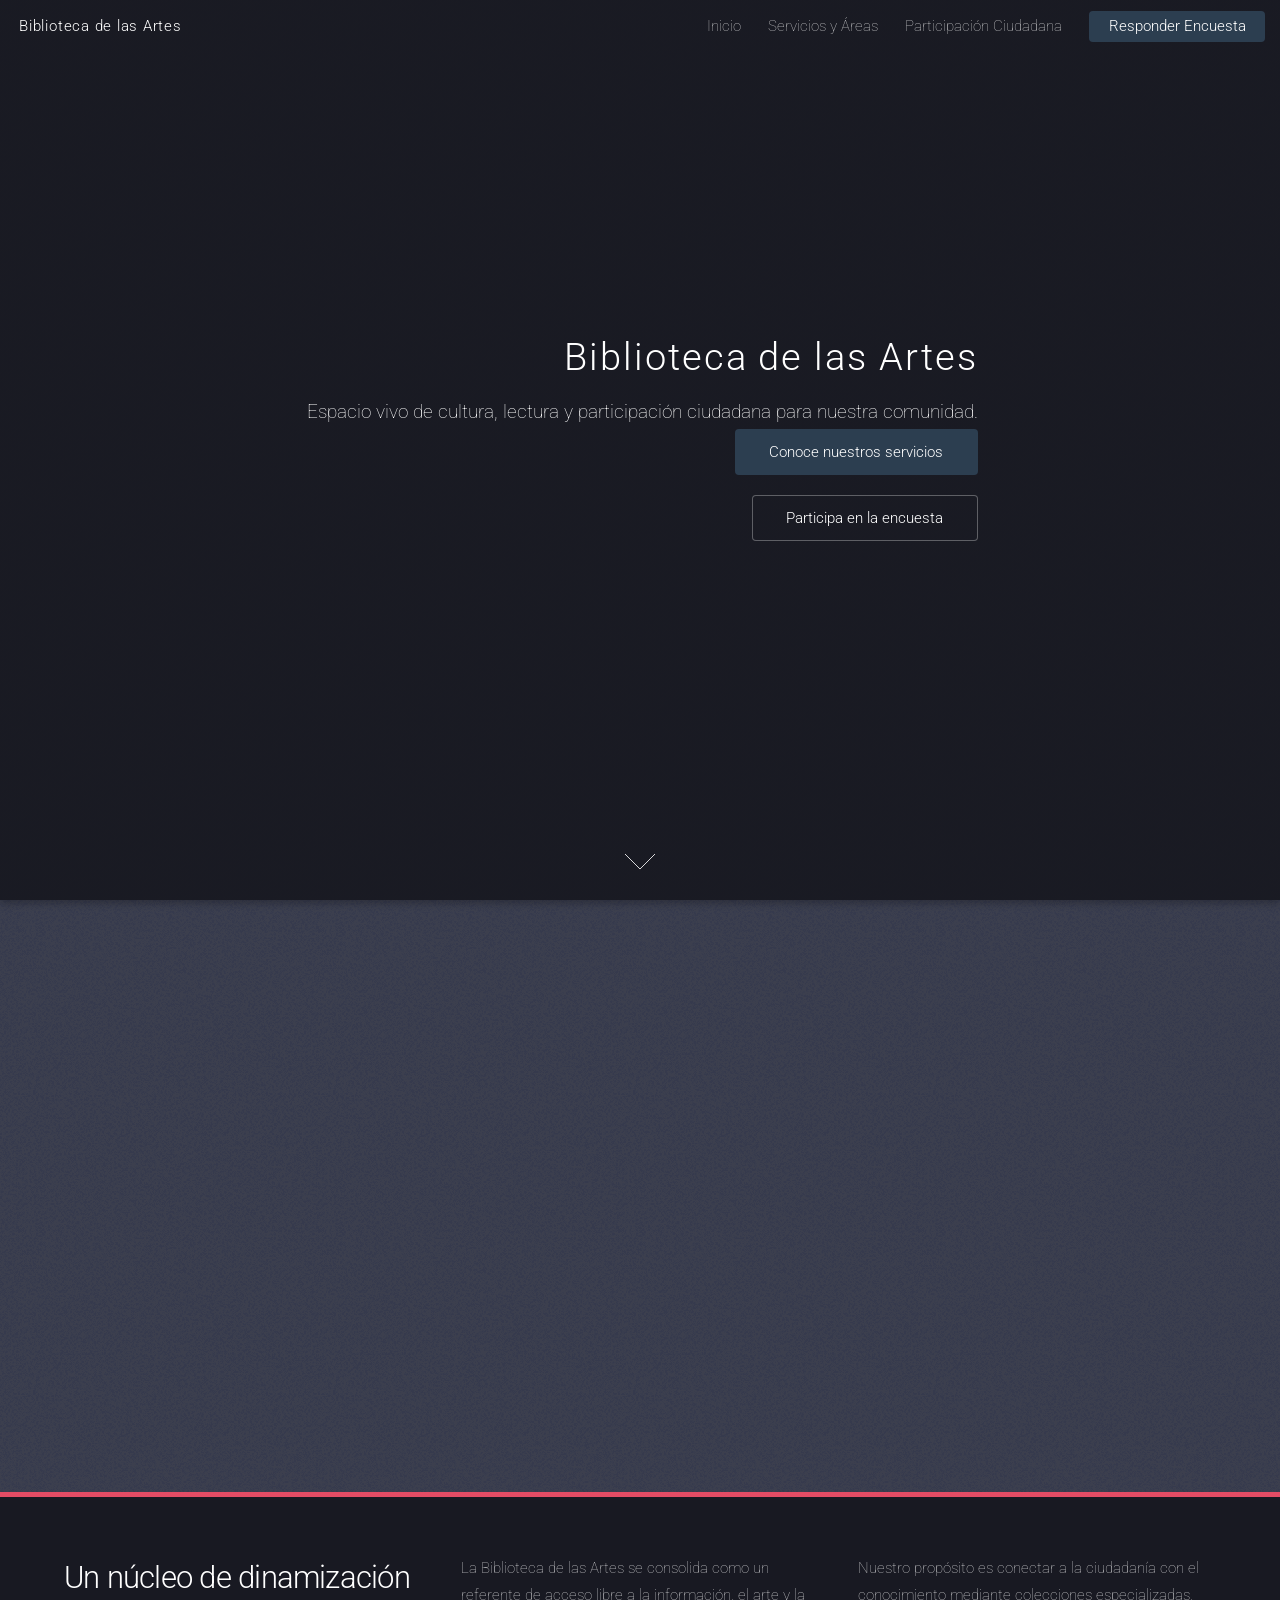
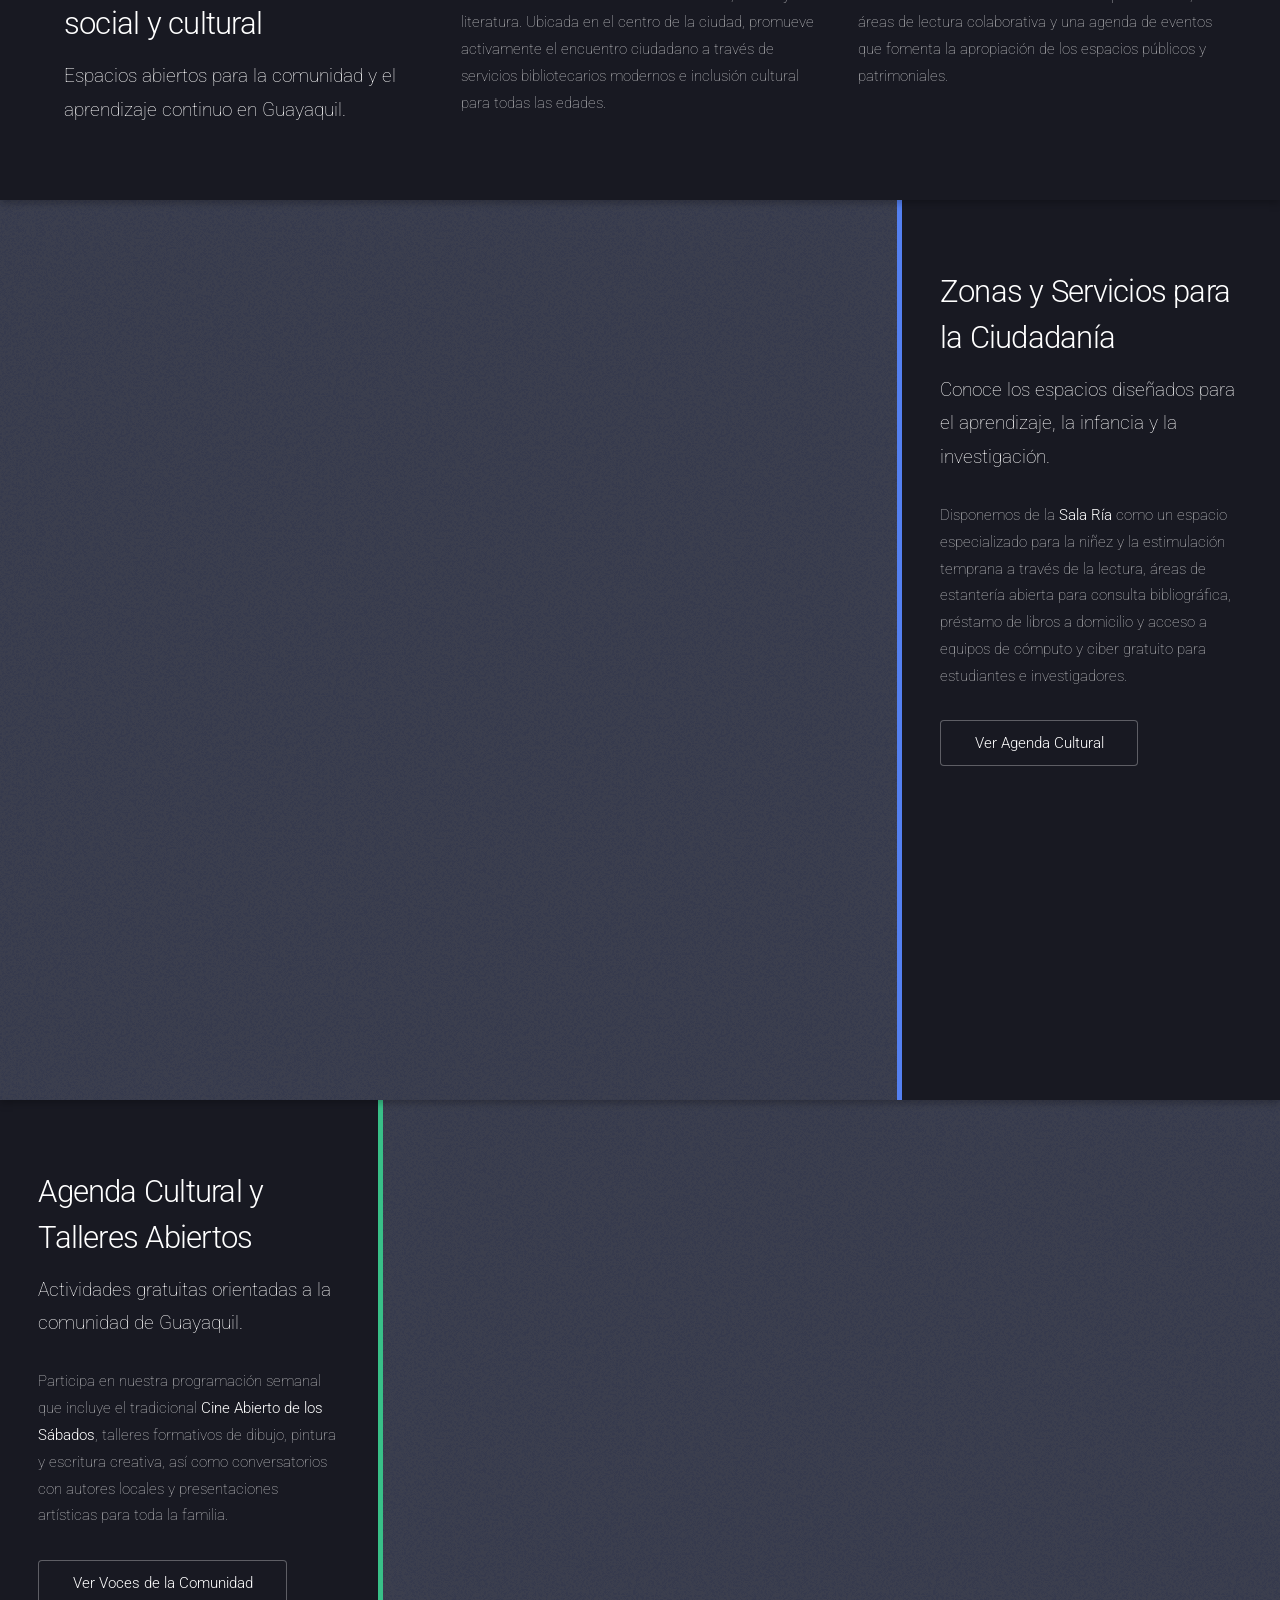
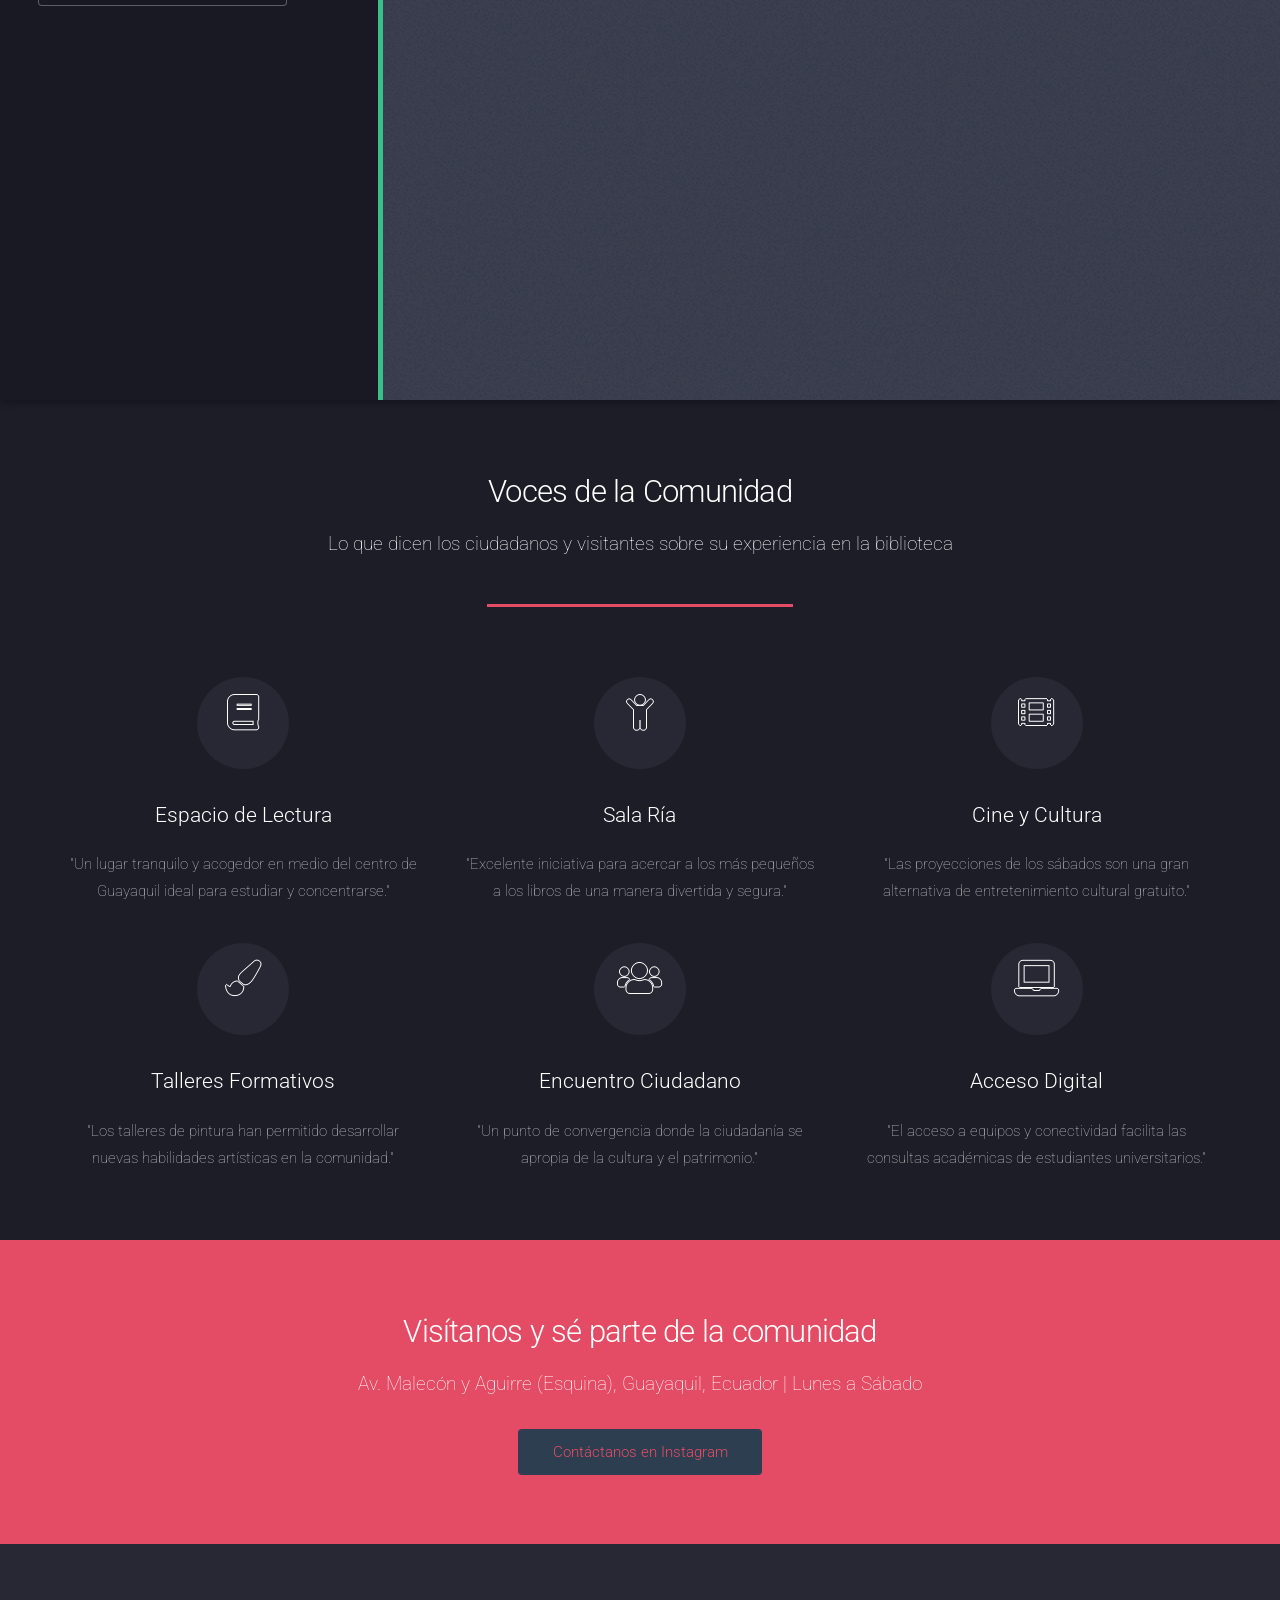
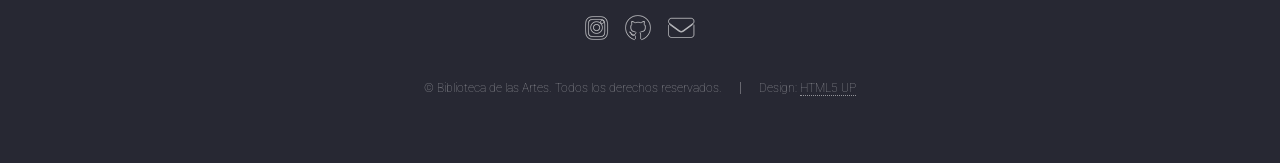
==== index.html @ ed542884 "feat: actualizar Header" ====
<!DOCTYPE HTML>
<!--
	Landed by HTML5 UP
	html5up.net | @ajlkn
	Free for personal and commercial use under the CCA 3.0 license (html5up.net/license)
-->
<html>
	<head>
		<title>Biblioteca de las Artes | Explorando la cultura con la web</title>
		<meta charset="utf-8" />
		<meta name="viewport" content="width=device-width, initial-scale=1, user-scalable=no" />
		<link rel="stylesheet" href="assets/css/main.css" />
		<noscript><link rel="stylesheet" href="assets/css/noscript.css" /></noscript>
	</head>
	<body class="is-preload landing">
		<div id="page-wrapper">

			<!-- Header -->
				<header id="header">
					<h1 id="logo"><a href="index.html">Biblioteca de las Artes</a></h1>
					<nav id="nav">
						<ul>
							<li><a href="index.html">Inicio</a></li>
							<li>
								<a href="#servicios">Servicios y Áreas</a>
								<ul>
									<li><a href="#talleres">Talleres y Eventos</a></li>
									<li><a href="#colecciones">Colecciones Especiales</a></li>
									<li><a href="#espacios">Reserva de Espacios</a></li>
								</ul>
							</li>
							<li><a href="no-sidebar.html">Participación Ciudadana</a></li>
							<li><a href="#encuesta" class="button primary">Responder Encuesta</a></li>
						</ul>
					</nav>
				</header>

			<!-- Banner -->
				<section id="banner">
					<div class="content">
						<header>
							<h2>Biblioteca de las Artes</h2>
							<p>Espacio vivo de cultura, lectura y participación ciudadana para nuestra comunidad.</p>
						</header>
						<ul class="actions stacked">
							<li><a href="#servicios" class="button primary scrolly">Conoce nuestros servicios</a></li>
							<li><a href="#encuesta" class="button scrolly">Participa en la encuesta</a></li>
						</ul>
					</div>
					<a href="#servicios" class="goto-next scrolly">Siguiente</a>
				</section>

			<!-- One: Sobre el Espacio -->
				<section id="one" class="spotlight style1 bottom">
					<span class="image fit main"><img src="images/pic02.jpg" alt="Espacios de la Biblioteca" /></span>
					<div class="content">
						<div class="container">
							<div class="row">
								<div class="col-4 col-12-medium">
									<header>
										<h2>Un núcleo de dinamización social y cultural</h2>
										<p>Espacios abiertos para la comunidad y el aprendizaje continuo en Guayaquil.</p>
									</header>
								</div>
								<div class="col-4 col-12-medium">
									<p>La Biblioteca de las Artes se consolida como un referente de acceso libre a la información, el arte y la literatura. Ubicada en el centro de la ciudad, promueve activamente el encuentro ciudadano a través de servicios bibliotecarios modernos e inclusión cultural para todas las edades.</p>
								</div>
								<div class="col-4 col-12-medium">
									<p>Nuestro propósito es conectar a la ciudadanía con el conocimiento mediante colecciones especializadas, áreas de lectura colaborativa y una agenda de eventos que fomenta la apropiación de los espacios públicos y patrimoniales.</p>
								</div>
							</div>
						</div>
					</div>
					<a href="#two" class="more scrolly">Saber más</a>
				</section>

			<!-- Two -->
				<section id="two" class="spotlight style2 right">
					<span class="image fit main"><img src="images/pic03.jpg" alt="Zonas y Servicios" /></span>
					<div class="content">
						<header>
							<h2>Zonas y Servicios para la Ciudadanía</h2>
							<p>Conoce los espacios diseñados para el aprendizaje, la infancia y la investigación.</p>
						</header>
						<p>Disponemos de la <strong>Sala Ría</strong> como un espacio especializado para la niñez y la estimulación temprana a través de la lectura, áreas de estantería abierta para consulta bibliográfica, préstamo de libros a domicilio y acceso a equipos de cómputo y ciber gratuito para estudiantes e investigadores.</p>
						<ul class="actions">
							<li><a href="#three" class="button">Ver Agenda Cultural</a></li>
						</ul>
					</div>
					<a href="#three" class="more scrolly">Saber más</a>
				</section>

			<!-- Three -->
				<section id="three" class="spotlight style3 left">
					<span class="image fit main bottom"><img src="images/pic04.jpg" alt="Agenda Cultural" /></span>
					<div class="content">
						<header>
							<h2>Agenda Cultural y Talleres Abiertos</h2>
							<p>Actividades gratuitas orientadas a la comunidad de Guayaquil.</p>
						</header>
						<p>Participa en nuestra programación semanal que incluye el tradicional <strong>Cine Abierto de los Sábados</strong>, talleres formativos de dibujo, pintura y escritura creativa, así como conversatorios con autores locales y presentaciones artísticas para toda la familia.</p>
						<ul class="actions">
							<li><a href="#four" class="button">Ver Voces de la Comunidad</a></li>
						</ul>
					</div>
					<a href="#four" class="more scrolly">Saber más</a>
				</section>

			<!-- Four-->
				<section id="four" class="wrapper style1 special fade-up">
					<div class="container">
						<header class="major">
							<h2>Voces de la Comunidad</h2>
							<p>Lo que dicen los ciudadanos y visitantes sobre su experiencia en la biblioteca</p>
						</header>
						<div class="box alt">
							<div class="row gtr-uniform">
								<section class="col-4 col-6-medium col-12-xsmall">
									<span class="icon solid alt major fa-book"></span>
									<h3>Espacio de Lectura</h3>
									<p>"Un lugar tranquilo y acogedor en medio del centro de Guayaquil ideal para estudiar y concentrarse."</p>
								</section>
								<section class="col-4 col-6-medium col-12-xsmall">
									<span class="icon solid alt major fa-child"></span>
									<h3>Sala Ría</h3>
									<p>"Excelente iniciativa para acercar a los más pequeños a los libros de una manera divertida y segura."</p>
								</section>
								<section class="col-4 col-6-medium col-12-xsmall">
									<span class="icon solid alt major fa-film"></span>
									<h3>Cine y Cultura</h3>
                                    <p>"Las proyecciones de los sábados son una gran alternativa de entretenimiento cultural gratuito."</p>
								</section>
								<section class="col-4 col-6-medium col-12-xsmall">
									<span class="icon solid alt major fa-paint-brush"></span>
									<h3>Talleres Formativos</h3>
									<p>"Los talleres de pintura han permitido desarrollar nuevas habilidades artísticas en la comunidad."</p>
								</section>
								<section class="col-4 col-6-medium col-12-xsmall">
									<span class="icon solid alt major fa-users"></span>
									<h3>Encuentro Ciudadano</h3>
									<p>"Un punto de convergencia donde la ciudadanía se apropia de la cultura y el patrimonio."</p>
								</section>
								<section class="col-4 col-6-medium col-12-xsmall">
									<span class="icon solid alt major fa-laptop"></span>
									<h3>Acceso Digital</h3>
									<p>"El acceso a equipos y conectividad facilita las consultas académicas de estudiantes universitarios."</p>
								</section>
							</div>
						</div>
					</div>
				</section>


			<!-- Five: Contacto -->
				<section id="five" class="wrapper style2 special fade">
					<div class="container">
						<header>
							<h2>Visítanos y sé parte de la comunidad</h2>
							<p>Av. Malecón y Aguirre (Esquina), Guayaquil, Ecuador | Lunes a Sábado</p>
						</header>
						<ul class="actions special">
							<li><a href="https://www.instagram.com/bibliouartes" target="_blank" class="button primary">Contáctanos en Instagram</a></li>
						</ul>
					</div>
				</section>

			<!-- Footer -->
				<footer id="footer">
					<ul class="icons">
						<li><a href="https://www.instagram.com/bibliouartes" target="_blank" class="icon brands alt fa-instagram"><span class="label">Instagram</span></a></li>
						<li><a href="https://github.com/CBalla-05/explorando-la-cultura-con-la-web" target="_blank" class="icon brands alt fa-github"><span class="label">GitHub</span></a></li>
						<li><a href="mailto:biblioteca@artes.edu.ec" class="icon solid alt fa-envelope"><span class="label">Email</span></a></li>
					</ul>
					<ul class="copyright">
						<li>&copy; Biblioteca de las Artes. Todos los derechos reservados.</li><li>Design: <a href="http://html5up.net">HTML5 UP</a></li>
					</ul>
				</footer>

		</div>

		<!-- Scripts -->
			<script src="assets/js/jquery.min.js"></script>
			<script src="assets/js/jquery.scrolly.min.js"></script>
			<script src="assets/js/jquery.dropotron.min.js"></script>
			<script src="assets/js/jquery.scrollex.min.js"></script>
			<script src="assets/js/browser.min.js"></script>
			<script src="assets/js/breakpoints.min.js"></script>
			<script src="assets/js/util.js"></script>
			<script src="assets/js/main.js"></script>

	</body>
</html>
---- assets/css/main.css ----
@import url("fontawesome-all.min.css");
@import url("https://fonts.googleapis.com/css?family=Roboto:100,300,100italic,300italic");

/*
	Landed by HTML5 UP
	html5up.net | @ajlkn
	Free for personal and commercial use under the CCA 3.0 license (html5up.net/license)
*/

html, body, div, span, applet, object,
iframe, h1, h2, h3, h4, h5, h6, p, blockquote,
pre, a, abbr, acronym, address, big, cite,
code, del, dfn, em, img, ins, kbd, q, s, samp,
small, strike, strong, sub, sup, tt, var, b,
u, i, center, dl, dt, dd, ol, ul, li, fieldset,
form, label, legend, table, caption, tbody,
tfoot, thead, tr, th, td, article, aside,
canvas, details, embed, figure, figcaption,
footer, header, hgroup, menu, nav, output, ruby,
section, summary, time, mark, audio, video {
	margin: 0;
	padding: 0;
	border: 0;
	font-size: 100%;
	font: inherit;
	vertical-align: baseline;}

article, aside, details, figcaption, figure,
footer, header, hgroup, menu, nav, section {
	display: block;}

body {
	line-height: 1;
}

ol, ul {
	list-style: none;
}

blockquote, q {
	quotes: none;
}

	blockquote:before, blockquote:after, q:before, q:after {
		content: '';
		content: none;
	}

table {
	border-collapse: collapse;
	border-spacing: 0;
}

body {
	-webkit-text-size-adjust: none;
}

mark {
	background-color: transparent;
	color: inherit;
}

input::-moz-focus-inner {
	border: 0;
	padding: 0;
}

input, select, textarea {
	-moz-appearance: none;
	-webkit-appearance: none;
	-ms-appearance: none;
	appearance: none;
}

/* Basic */

	html {
		box-sizing: border-box;
	}

	*, *:before, *:after {
		box-sizing: inherit;
	}

	html, body {
		background: #1c1d26;
	}

	body.is-preload *, body.is-preload *:before, body.is-preload *:after {
		-moz-animation: none !important;
		-webkit-animation: none !important;
		-ms-animation: none !important;
		animation: none !important;
		-moz-transition: none !important;
		-webkit-transition: none !important;
		-ms-transition: none !important;
		transition: none !important;
	}

	body, input, select, textarea {
		color: rgba(255, 255, 255, 0.75);
		font-family: "Roboto", Helvetica, sans-serif;
		font-size: 15pt;
		font-weight: 100;
		line-height: 1.75em;
	}

	a {
		-moz-transition: border-color 0.2s ease-in-out, color 0.2s ease-in-out;
		-webkit-transition: border-color 0.2s ease-in-out, color 0.2s ease-in-out;
		-ms-transition: border-color 0.2s ease-in-out, color 0.2s ease-in-out;
		transition: border-color 0.2s ease-in-out, color 0.2s ease-in-out;
		border-bottom: dotted 1px;
		color: #e44c65;
		text-decoration: none;
	}

		a:hover {
			color: #e44c65 !important;
			border-bottom-color: transparent;
		}

	strong, b {
		color: #ffffff;
		font-weight: 300;
	}

	em, i {
		font-style: italic;
	}

	p {
		margin: 0 0 2em 0;
	}

	h1, h2, h3, h4, h5, h6 {
		color: #ffffff;
		font-weight: 300;
		line-height: 1em;
		margin: 0 0 1em 0;
	}

		h1 a, h2 a, h3 a, h4 a, h5 a, h6 a {
			color: inherit;
			border: 0;
		}

	h2 {
		font-size: 2em;
		line-height: 1.5em;
		letter-spacing: -0.025em;
	}

	h3 {
		font-size: 1.35em;
		line-height: 1.5em;
	}

	h4 {
		font-size: 1.1em;
		line-height: 1.5em;
	}

	h5 {
		font-size: 0.9em;
		line-height: 1.5em;
	}

	h6 {
		font-size: 0.7em;
		line-height: 1.5em;
	}

	sub {
		font-size: 0.8em;
		position: relative;
		top: 0.5em;
	}

	sup {
		font-size: 0.8em;
		position: relative;
		top: -0.5em;
	}

	hr {
		border: 0;
		border-bottom: solid 1px rgba(255, 255, 255, 0.3);
		margin: 3em 0;
	}

		hr.major {
			margin: 4em 0;
		}

	blockquote {
		border-left: solid 4px rgba(255, 255, 255, 0.3);
		font-style: italic;
		margin: 0 0 2em 0;
		padding: 0.5em 0 0.5em 2em;
	}

	code {
		background: rgba(255, 255, 255, 0.075);
		border-radius: 4px;
		font-family: "Courier New", monospace;
		font-size: 0.9em;
		margin: 0 0.25em;
		padding: 0.25em 0.65em;
	}

	pre {
		-webkit-overflow-scrolling: touch;
		font-family: "Courier New", monospace;
		font-size: 0.9em;
		margin: 0 0 2em 0;
	}

		pre code {
			display: block;
			line-height: 1.75em;
			padding: 1em 1.5em;
			overflow-x: auto;
		}

	.align-left {
		text-align: left;
	}

	.align-center {
		text-align: center;
	}

	.align-right {
		text-align: right;
	}

/* Loader */

	@-moz-keyframes spinner-show {
		0% {
			opacity: 0;
		}

		100% {
			opacity: 1;
		}
	}

	@-webkit-keyframes spinner-show {
		0% {
			opacity: 0;
		}

		100% {
			opacity: 1;
		}
	}

	@-ms-keyframes spinner-show {
		0% {
			opacity: 0;
		}

		100% {
			opacity: 1;
		}
	}

	@keyframes spinner-show {
		0% {
			opacity: 0;
		}

		100% {
			opacity: 1;
		}
	}

	@-moz-keyframes spinner-hide {
		0% {
			color: rgba(255, 255, 255, 0.15);
			z-index: 100001;
			-moz-transform: scale(1) rotate(0deg);
			-webkit-transform: scale(1) rotate(0deg);
			-ms-transform: scale(1) rotate(0deg);
			transform: scale(1) rotate(0deg);
		}

		99% {
			color: #1c1d26;
			z-index: 100001;
			-moz-transform: scale(0.5) rotate(360deg);
			-webkit-transform: scale(0.5) rotate(360deg);
			-ms-transform: scale(0.5) rotate(360deg);
			transform: scale(0.5) rotate(360deg);
		}

		100% {
			color: #1c1d26;
			z-index: -1;
			-moz-transform: scale(0.5) rotate(360deg);
			-webkit-transform: scale(0.5) rotate(360deg);
			-ms-transform: scale(0.5) rotate(360deg);
			transform: scale(0.5) rotate(360deg);
		}
	}

	@-webkit-keyframes spinner-hide {
		0% {
			color: rgba(255, 255, 255, 0.15);
			z-index: 100001;
			-moz-transform: scale(1) rotate(0deg);
			-webkit-transform: scale(1) rotate(0deg);
			-ms-transform: scale(1) rotate(0deg);
			transform: scale(1) rotate(0deg);
		}

		99% {
			color: #1c1d26;
			z-index: 100001;
			-moz-transform: scale(0.5) rotate(360deg);
			-webkit-transform: scale(0.5) rotate(360deg);
			-ms-transform: scale(0.5) rotate(360deg);
			transform: scale(0.5) rotate(360deg);
		}

		100% {
			color: #1c1d26;
			z-index: -1;
			-moz-transform: scale(0.5) rotate(360deg);
			-webkit-transform: scale(0.5) rotate(360deg);
			-ms-transform: scale(0.5) rotate(360deg);
			transform: scale(0.5) rotate(360deg);
		}
	}

	@-ms-keyframes spinner-hide {
		0% {
			color: rgba(255, 255, 255, 0.15);
			z-index: 100001;
			-moz-transform: scale(1) rotate(0deg);
			-webkit-transform: scale(1) rotate(0deg);
			-ms-transform: scale(1) rotate(0deg);
			transform: scale(1) rotate(0deg);
		}

		99% {
			color: #1c1d26;
			z-index: 100001;
			-moz-transform: scale(0.5) rotate(360deg);
			-webkit-transform: scale(0.5) rotate(360deg);
			-ms-transform: scale(0.5) rotate(360deg);
			transform: scale(0.5) rotate(360deg);
		}

		100% {
			color: #1c1d26;
			z-index: -1;
			-moz-transform: scale(0.5) rotate(360deg);
			-webkit-transform: scale(0.5) rotate(360deg);
			-ms-transform: scale(0.5) rotate(360deg);
			transform: scale(0.5) rotate(360deg);
		}
	}

	@keyframes spinner-hide {
		0% {
			color: rgba(255, 255, 255, 0.15);
			z-index: 100001;
			-moz-transform: scale(1) rotate(0deg);
			-webkit-transform: scale(1) rotate(0deg);
			-ms-transform: scale(1) rotate(0deg);
			transform: scale(1) rotate(0deg);
		}

		99% {
			color: #1c1d26;
			z-index: 100001;
			-moz-transform: scale(0.5) rotate(360deg);
			-webkit-transform: scale(0.5) rotate(360deg);
			-ms-transform: scale(0.5) rotate(360deg);
			transform: scale(0.5) rotate(360deg);
		}

		100% {
			color: #1c1d26;
			z-index: -1;
			-moz-transform: scale(0.5) rotate(360deg);
			-webkit-transform: scale(0.5) rotate(360deg);
			-ms-transform: scale(0.5) rotate(360deg);
			transform: scale(0.5) rotate(360deg);
		}
	}

	@-moz-keyframes spinner-rotate {
		0% {
			-moz-transform: scale(1) rotate(0deg);
			-webkit-transform: scale(1) rotate(0deg);
			-ms-transform: scale(1) rotate(0deg);
			transform: scale(1) rotate(0deg);
		}

		100% {
			-moz-transform: scale(1) rotate(360deg);
			-webkit-transform: scale(1) rotate(360deg);
			-ms-transform: scale(1) rotate(360deg);
			transform: scale(1) rotate(360deg);
		}
	}

	@-webkit-keyframes spinner-rotate {
		0% {
			-moz-transform: scale(1) rotate(0deg);
			-webkit-transform: scale(1) rotate(0deg);
			-ms-transform: scale(1) rotate(0deg);
			transform: scale(1) rotate(0deg);
		}

		100% {
			-moz-transform: scale(1) rotate(360deg);
			-webkit-transform: scale(1) rotate(360deg);
			-ms-transform: scale(1) rotate(360deg);
			transform: scale(1) rotate(360deg);
		}
	}

	@-ms-keyframes spinner-rotate {
		0% {
			-moz-transform: scale(1) rotate(0deg);
			-webkit-transform: scale(1) rotate(0deg);
			-ms-transform: scale(1) rotate(0deg);
			transform: scale(1) rotate(0deg);
		}

		100% {
			-moz-transform: scale(1) rotate(360deg);
			-webkit-transform: scale(1) rotate(360deg);
			-ms-transform: scale(1) rotate(360deg);
			transform: scale(1) rotate(360deg);
		}
	}

	@keyframes spinner-rotate {
		0% {
			-moz-transform: scale(1) rotate(0deg);
			-webkit-transform: scale(1) rotate(0deg);
			-ms-transform: scale(1) rotate(0deg);
			transform: scale(1) rotate(0deg);
		}

		100% {
			-moz-transform: scale(1) rotate(360deg);
			-webkit-transform: scale(1) rotate(360deg);
			-ms-transform: scale(1) rotate(360deg);
			transform: scale(1) rotate(360deg);
		}
	}

	@-moz-keyframes overlay-hide {
		0% {
			opacity: 1;
			z-index: 100000;
		}

		15% {
			opacity: 1;
			z-index: 100000;
		}

		99% {
			opacity: 0;
			z-index: 100000;
		}

		100% {
			opacity: 0;
			z-index: -1;
		}
	}

	@-webkit-keyframes overlay-hide {
		0% {
			opacity: 1;
			z-index: 100000;
		}

		15% {
			opacity: 1;
			z-index: 100000;
		}

		99% {
			opacity: 0;
			z-index: 100000;
		}

		100% {
			opacity: 0;
			z-index: -1;
		}
	}

	@-ms-keyframes overlay-hide {
		0% {
			opacity: 1;
			z-index: 100000;
		}

		15% {
			opacity: 1;
			z-index: 100000;
		}

		99% {
			opacity: 0;
			z-index: 100000;
		}

		100% {
			opacity: 0;
			z-index: -1;
		}
	}

	@keyframes overlay-hide {
		0% {
			opacity: 1;
			z-index: 100000;
		}

		15% {
			opacity: 1;
			z-index: 100000;
		}

		99% {
			opacity: 0;
			z-index: 100000;
		}

		100% {
			opacity: 0;
			z-index: -1;
		}
	}

	body.landing {
		text-decoration: none;
	}

		body.landing:before {
			-moz-osx-font-smoothing: grayscale;
			-webkit-font-smoothing: antialiased;
			display: inline-block;
			font-style: normal;
			font-variant: normal;
			text-rendering: auto;
			line-height: 1;
			text-transform: none !important;
			font-family: 'Font Awesome 5 Free';
			font-weight: 900;
		}

		body.landing:before {
			-moz-animation: spinner-show 1.5s 1 0.25s ease forwards, spinner-hide 0.25s ease-in-out forwards !important;
			-webkit-animation: spinner-show 1.5s 1 0.25s ease forwards, spinner-hide 0.25s ease-in-out forwards !important;
			-ms-animation: spinner-show 1.5s 1 0.25s ease forwards, spinner-hide 0.25s ease-in-out forwards !important;
			animation: spinner-show 1.5s 1 0.25s ease forwards, spinner-hide 0.25s ease-in-out forwards !important;
			-moz-transform-origin: 50% 50%;
			-webkit-transform-origin: 50% 50%;
			-ms-transform-origin: 50% 50%;
			transform-origin: 50% 50%;
			color: rgba(255, 255, 255, 0.15);
			content: '\f1ce';
			cursor: default;
			display: block;
			font-size: 2em;
			height: 2em;
			left: 50%;
			line-height: 2em;
			margin: -1em 0 0 -1em;
			opacity: 0;
			position: fixed;
			text-align: center;
			top: 50%;
			width: 2em;
			z-index: -1;
		}

		body.landing:after {
			-moz-animation: overlay-hide 1.5s ease-in forwards !important;
			-webkit-animation: overlay-hide 1.5s ease-in forwards !important;
			-ms-animation: overlay-hide 1.5s ease-in forwards !important;
			animation: overlay-hide 1.5s ease-in forwards !important;
			background: #1c1d26;
			content: '';
			display: block;
			height: 100%;
			left: 0;
			opacity: 0;
			position: fixed;
			top: 0;
			width: 100%;
			z-index: -1;
		}

		body.landing.is-preload:before {
			-moz-animation: spinner-show 1.5s 1 0.25s ease forwards, spinner-rotate 0.75s infinite linear !important;
			-webkit-animation: spinner-show 1.5s 1 0.25s ease forwards, spinner-rotate 0.75s infinite linear !important;
			-ms-animation: spinner-show 1.5s 1 0.25s ease forwards, spinner-rotate 0.75s infinite linear !important;
			animation: spinner-show 1.5s 1 0.25s ease forwards, spinner-rotate 0.75s infinite linear !important;
			z-index: 100001;
		}

		body.landing.is-preload:after {
			-moz-animation: none !important;
			-webkit-animation: none !important;
			-ms-animation: none !important;
			animation: none !important;
			opacity: 1;
			z-index: 100000;
		}

	@media (-webkit-min-device-pixel-ratio: 2) {

		body.landing:before {
			line-height: 2.025em;
		}

	}

/* Container */

	.container {
		margin: 0 auto;
		max-width: calc(100% - 4em);
		width: 70em;
	}

		.container.xsmall {
			width: 17.5em;
		}

		.container.small {
			width: 35em;
		}

		.container.medium {
			width: 52.5em;
		}

		.container.large {
			width: 87.5em;
		}

		.container.xlarge {
			width: 105em;
		}

		.container.max {
			width: 100%;
		}

		@media screen and (max-width: 1280px) {

			.container {
				width: 90%;
				max-width: 100%;
			}

		}

		@media screen and (max-width: 980px) {

			.container {
				width: 100% !important;
			}

		}

/* Row */

	.row {
		display: flex;
		flex-wrap: wrap;
		box-sizing: border-box;
		align-items: stretch;
	}

		.row > * {
			box-sizing: border-box;
		}

		.row.gtr-uniform > * > :last-child {
			margin-bottom: 0;
		}

		.row.aln-left {
			justify-content: flex-start;
		}

		.row.aln-center {
			justify-content: center;
		}

		.row.aln-right {
			justify-content: flex-end;
		}

		.row.aln-top {
			align-items: flex-start;
		}

		.row.aln-middle {
			align-items: center;
		}

		.row.aln-bottom {
			align-items: flex-end;
		}

		.row > .imp {
			order: -1;
		}

		.row > .col-1 {
			width: 8.33333%;
		}

		.row > .off-1 {
			margin-left: 8.33333%;
		}

		.row > .col-2 {
			width: 16.66667%;
		}

		.row > .off-2 {
			margin-left: 16.66667%;
		}

		.row > .col-3 {
			width: 25%;
		}

		.row > .off-3 {
			margin-left: 25%;
		}

		.row > .col-4 {
			width: 33.33333%;
		}

		.row > .off-4 {
			margin-left: 33.33333%;
		}

		.row > .col-5 {
			width: 41.66667%;
		}

		.row > .off-5 {
			margin-left: 41.66667%;
		}

		.row > .col-6 {
			width: 50%;
		}

		.row > .off-6 {
			margin-left: 50%;
		}

		.row > .col-7 {
			width: 58.33333%;
		}

		.row > .off-7 {
			margin-left: 58.33333%;
		}

		.row > .col-8 {
			width: 66.66667%;
		}

		.row > .off-8 {
			margin-left: 66.66667%;
		}

		.row > .col-9 {
			width: 75%;
		}

		.row > .off-9 {
			margin-left: 75%;
		}

		.row > .col-10 {
			width: 83.33333%;
		}

		.row > .off-10 {
			margin-left: 83.33333%;
		}

		.row > .col-11 {
			width: 91.66667%;
		}

		.row > .off-11 {
			margin-left: 91.66667%;
		}

		.row > .col-12 {
			width: 100%;
		}

		.row > .off-12 {
			margin-left: 100%;
		}

		.row.gtr-0 {
			margin-top: 0;
			margin-left: 0em;
		}

			.row.gtr-0 > * {
				padding: 0 0 0 0em;
			}

			.row.gtr-0.gtr-uniform {
				margin-top: 0em;
			}

				.row.gtr-0.gtr-uniform > * {
					padding-top: 0em;
				}

		.row.gtr-25 {
			margin-top: 0;
			margin-left: -0.625em;
		}

			.row.gtr-25 > * {
				padding: 0 0 0 0.625em;
			}

			.row.gtr-25.gtr-uniform {
				margin-top: -0.625em;
			}

				.row.gtr-25.gtr-uniform > * {
					padding-top: 0.625em;
				}

		.row.gtr-50 {
			margin-top: 0;
			margin-left: -1.25em;
		}

			.row.gtr-50 > * {
				padding: 0 0 0 1.25em;
			}

			.row.gtr-50.gtr-uniform {
				margin-top: -1.25em;
			}

				.row.gtr-50.gtr-uniform > * {
					padding-top: 1.25em;
				}

		.row {
			margin-top: 0;
			margin-left: -2.5em;
		}

			.row > * {
				padding: 0 0 0 2.5em;
			}

			.row.gtr-uniform {
				margin-top: -2.5em;
			}

				.row.gtr-uniform > * {
					padding-top: 2.5em;
				}

		.row.gtr-150 {
			margin-top: 0;
			margin-left: -3.75em;
		}

			.row.gtr-150 > * {
				padding: 0 0 0 3.75em;
			}

			.row.gtr-150.gtr-uniform {
				margin-top: -3.75em;
			}

				.row.gtr-150.gtr-uniform > * {
					padding-top: 3.75em;
				}

		.row.gtr-200 {
			margin-top: 0;
			margin-left: -5em;
		}

			.row.gtr-200 > * {
				padding: 0 0 0 5em;
			}

			.row.gtr-200.gtr-uniform {
				margin-top: -5em;
			}

				.row.gtr-200.gtr-uniform > * {
					padding-top: 5em;
				}

		@media screen and (max-width: 1680px) {

			.row {
				display: flex;
				flex-wrap: wrap;
				box-sizing: border-box;
				align-items: stretch;
			}

				.row > * {
					box-sizing: border-box;
				}

				.row.gtr-uniform > * > :last-child {
					margin-bottom: 0;
				}

				.row.aln-left {
					justify-content: flex-start;
				}

				.row.aln-center {
					justify-content: center;
				}

				.row.aln-right {
					justify-content: flex-end;
				}

				.row.aln-top {
					align-items: flex-start;
				}

				.row.aln-middle {
					align-items: center;
				}

				.row.aln-bottom {
					align-items: flex-end;
				}

				.row > .imp-xlarge {
					order: -1;
				}

				.row > .col-1-xlarge {
					width: 8.33333%;
				}

				.row > .off-1-xlarge {
					margin-left: 8.33333%;
				}

				.row > .col-2-xlarge {
					width: 16.66667%;
				}

				.row > .off-2-xlarge {
					margin-left: 16.66667%;
				}

				.row > .col-3-xlarge {
					width: 25%;
				}

				.row > .off-3-xlarge {
					margin-left: 25%;
				}

				.row > .col-4-xlarge {
					width: 33.33333%;
				}

				.row > .off-4-xlarge {
					margin-left: 33.33333%;
				}

				.row > .col-5-xlarge {
					width: 41.66667%;
				}

				.row > .off-5-xlarge {
					margin-left: 41.66667%;
				}

				.row > .col-6-xlarge {
					width: 50%;
				}

				.row > .off-6-xlarge {
					margin-left: 50%;
				}

				.row > .col-7-xlarge {
					width: 58.33333%;
				}

				.row > .off-7-xlarge {
					margin-left: 58.33333%;
				}

				.row > .col-8-xlarge {
					width: 66.66667%;
				}

				.row > .off-8-xlarge {
					margin-left: 66.66667%;
				}

				.row > .col-9-xlarge {
					width: 75%;
				}

				.row > .off-9-xlarge {
					margin-left: 75%;
				}

				.row > .col-10-xlarge {
					width: 83.33333%;
				}

				.row > .off-10-xlarge {
					margin-left: 83.33333%;
				}

				.row > .col-11-xlarge {
					width: 91.66667%;
				}

				.row > .off-11-xlarge {
					margin-left: 91.66667%;
				}

				.row > .col-12-xlarge {
					width: 100%;
				}

				.row > .off-12-xlarge {
					margin-left: 100%;
				}

				.row.gtr-0 {
					margin-top: 0;
					margin-left: 0em;
				}

					.row.gtr-0 > * {
						padding: 0 0 0 0em;
					}

					.row.gtr-0.gtr-uniform {
						margin-top: 0em;
					}

						.row.gtr-0.gtr-uniform > * {
							padding-top: 0em;
						}

				.row.gtr-25 {
					margin-top: 0;
					margin-left: -0.625em;
				}

					.row.gtr-25 > * {
						padding: 0 0 0 0.625em;
					}

					.row.gtr-25.gtr-uniform {
						margin-top: -0.625em;
					}

						.row.gtr-25.gtr-uniform > * {
							padding-top: 0.625em;
						}

				.row.gtr-50 {
					margin-top: 0;
					margin-left: -1.25em;
				}

					.row.gtr-50 > * {
						padding: 0 0 0 1.25em;
					}

					.row.gtr-50.gtr-uniform {
						margin-top: -1.25em;
					}

						.row.gtr-50.gtr-uniform > * {
							padding-top: 1.25em;
						}

				.row {
					margin-top: 0;
					margin-left: -2.5em;
				}

					.row > * {
						padding: 0 0 0 2.5em;
					}

					.row.gtr-uniform {
						margin-top: -2.5em;
					}

						.row.gtr-uniform > * {
							padding-top: 2.5em;
						}

				.row.gtr-150 {
					margin-top: 0;
					margin-left: -3.75em;
				}

					.row.gtr-150 > * {
						padding: 0 0 0 3.75em;
					}

					.row.gtr-150.gtr-uniform {
						margin-top: -3.75em;
					}

						.row.gtr-150.gtr-uniform > * {
							padding-top: 3.75em;
						}

				.row.gtr-200 {
					margin-top: 0;
					margin-left: -5em;
				}

					.row.gtr-200 > * {
						padding: 0 0 0 5em;
					}

					.row.gtr-200.gtr-uniform {
						margin-top: -5em;
					}

						.row.gtr-200.gtr-uniform > * {
							padding-top: 5em;
						}

		}

		@media screen and (max-width: 1280px) {

			.row {
				display: flex;
				flex-wrap: wrap;
				box-sizing: border-box;
				align-items: stretch;
			}

				.row > * {
					box-sizing: border-box;
				}

				.row.gtr-uniform > * > :last-child {
					margin-bottom: 0;
				}

				.row.aln-left {
					justify-content: flex-start;
				}

				.row.aln-center {
					justify-content: center;
				}

				.row.aln-right {
					justify-content: flex-end;
				}

				.row.aln-top {
					align-items: flex-start;
				}

				.row.aln-middle {
					align-items: center;
				}

				.row.aln-bottom {
					align-items: flex-end;
				}

				.row > .imp-large {
					order: -1;
				}

				.row > .col-1-large {
					width: 8.33333%;
				}

				.row > .off-1-large {
					margin-left: 8.33333%;
				}

				.row > .col-2-large {
					width: 16.66667%;
				}

				.row > .off-2-large {
					margin-left: 16.66667%;
				}

				.row > .col-3-large {
					width: 25%;
				}

				.row > .off-3-large {
					margin-left: 25%;
				}

				.row > .col-4-large {
					width: 33.33333%;
				}

				.row > .off-4-large {
					margin-left: 33.33333%;
				}

				.row > .col-5-large {
					width: 41.66667%;
				}

				.row > .off-5-large {
					margin-left: 41.66667%;
				}

				.row > .col-6-large {
					width: 50%;
				}

				.row > .off-6-large {
					margin-left: 50%;
				}

				.row > .col-7-large {
					width: 58.33333%;
				}

				.row > .off-7-large {
					margin-left: 58.33333%;
				}

				.row > .col-8-large {
					width: 66.66667%;
				}

				.row > .off-8-large {
					margin-left: 66.66667%;
				}

				.row > .col-9-large {
					width: 75%;
				}

				.row > .off-9-large {
					margin-left: 75%;
				}

				.row > .col-10-large {
					width: 83.33333%;
				}

				.row > .off-10-large {
					margin-left: 83.33333%;
				}

				.row > .col-11-large {
					width: 91.66667%;
				}

				.row > .off-11-large {
					margin-left: 91.66667%;
				}

				.row > .col-12-large {
					width: 100%;
				}

				.row > .off-12-large {
					margin-left: 100%;
				}

				.row.gtr-0 {
					margin-top: 0;
					margin-left: 0em;
				}

					.row.gtr-0 > * {
						padding: 0 0 0 0em;
					}

					.row.gtr-0.gtr-uniform {
						margin-top: 0em;
					}

						.row.gtr-0.gtr-uniform > * {
							padding-top: 0em;
						}

				.row.gtr-25 {
					margin-top: 0;
					margin-left: -0.625em;
				}

					.row.gtr-25 > * {
						padding: 0 0 0 0.625em;
					}

					.row.gtr-25.gtr-uniform {
						margin-top: -0.625em;
					}

						.row.gtr-25.gtr-uniform > * {
							padding-top: 0.625em;
						}

				.row.gtr-50 {
					margin-top: 0;
					margin-left: -1.25em;
				}

					.row.gtr-50 > * {
						padding: 0 0 0 1.25em;
					}

					.row.gtr-50.gtr-uniform {
						margin-top: -1.25em;
					}

						.row.gtr-50.gtr-uniform > * {
							padding-top: 1.25em;
						}

				.row {
					margin-top: 0;
					margin-left: -2.5em;
				}

					.row > * {
						padding: 0 0 0 2.5em;
					}

					.row.gtr-uniform {
						margin-top: -2.5em;
					}

						.row.gtr-uniform > * {
							padding-top: 2.5em;
						}

				.row.gtr-150 {
					margin-top: 0;
					margin-left: -3.75em;
				}

					.row.gtr-150 > * {
						padding: 0 0 0 3.75em;
					}

					.row.gtr-150.gtr-uniform {
						margin-top: -3.75em;
					}

						.row.gtr-150.gtr-uniform > * {
							padding-top: 3.75em;
						}

				.row.gtr-200 {
					margin-top: 0;
					margin-left: -5em;
				}

					.row.gtr-200 > * {
						padding: 0 0 0 5em;
					}

					.row.gtr-200.gtr-uniform {
						margin-top: -5em;
					}

						.row.gtr-200.gtr-uniform > * {
							padding-top: 5em;
						}

		}

		@media screen and (max-width: 980px) {

			.row {
				display: flex;
				flex-wrap: wrap;
				box-sizing: border-box;
				align-items: stretch;
			}

				.row > * {
					box-sizing: border-box;
				}

				.row.gtr-uniform > * > :last-child {
					margin-bottom: 0;
				}

				.row.aln-left {
					justify-content: flex-start;
				}

				.row.aln-center {
					justify-content: center;
				}

				.row.aln-right {
					justify-content: flex-end;
				}

				.row.aln-top {
					align-items: flex-start;
				}

				.row.aln-middle {
					align-items: center;
				}

				.row.aln-bottom {
					align-items: flex-end;
				}

				.row > .imp-medium {
					order: -1;
				}

				.row > .col-1-medium {
					width: 8.33333%;
				}

				.row > .off-1-medium {
					margin-left: 8.33333%;
				}

				.row > .col-2-medium {
					width: 16.66667%;
				}

				.row > .off-2-medium {
					margin-left: 16.66667%;
				}

				.row > .col-3-medium {
					width: 25%;
				}

				.row > .off-3-medium {
					margin-left: 25%;
				}

				.row > .col-4-medium {
					width: 33.33333%;
				}

				.row > .off-4-medium {
					margin-left: 33.33333%;
				}

				.row > .col-5-medium {
					width: 41.66667%;
				}

				.row > .off-5-medium {
					margin-left: 41.66667%;
				}

				.row > .col-6-medium {
					width: 50%;
				}

				.row > .off-6-medium {
					margin-left: 50%;
				}

				.row > .col-7-medium {
					width: 58.33333%;
				}

				.row > .off-7-medium {
					margin-left: 58.33333%;
				}

				.row > .col-8-medium {
					width: 66.66667%;
				}

				.row > .off-8-medium {
					margin-left: 66.66667%;
				}

				.row > .col-9-medium {
					width: 75%;
				}

				.row > .off-9-medium {
					margin-left: 75%;
				}

				.row > .col-10-medium {
					width: 83.33333%;
				}

				.row > .off-10-medium {
					margin-left: 83.33333%;
				}

				.row > .col-11-medium {
					width: 91.66667%;
				}

				.row > .off-11-medium {
					margin-left: 91.66667%;
				}

				.row > .col-12-medium {
					width: 100%;
				}

				.row > .off-12-medium {
					margin-left: 100%;
				}

				.row.gtr-0 {
					margin-top: 0;
					margin-left: 0em;
				}

					.row.gtr-0 > * {
						padding: 0 0 0 0em;
					}

					.row.gtr-0.gtr-uniform {
						margin-top: 0em;
					}

						.row.gtr-0.gtr-uniform > * {
							padding-top: 0em;
						}

				.row.gtr-25 {
					margin-top: 0;
					margin-left: -0.625em;
				}

					.row.gtr-25 > * {
						padding: 0 0 0 0.625em;
					}

					.row.gtr-25.gtr-uniform {
						margin-top: -0.625em;
					}

						.row.gtr-25.gtr-uniform > * {
							padding-top: 0.625em;
						}

				.row.gtr-50 {
					margin-top: 0;
					margin-left: -1.25em;
				}

					.row.gtr-50 > * {
						padding: 0 0 0 1.25em;
					}

					.row.gtr-50.gtr-uniform {
						margin-top: -1.25em;
					}

						.row.gtr-50.gtr-uniform > * {
							padding-top: 1.25em;
						}

				.row {
					margin-top: 0;
					margin-left: -2.5em;
				}

					.row > * {
						padding: 0 0 0 2.5em;
					}

					.row.gtr-uniform {
						margin-top: -2.5em;
					}

						.row.gtr-uniform > * {
							padding-top: 2.5em;
						}

				.row.gtr-150 {
					margin-top: 0;
					margin-left: -3.75em;
				}

					.row.gtr-150 > * {
						padding: 0 0 0 3.75em;
					}

					.row.gtr-150.gtr-uniform {
						margin-top: -3.75em;
					}

						.row.gtr-150.gtr-uniform > * {
							padding-top: 3.75em;
						}

				.row.gtr-200 {
					margin-top: 0;
					margin-left: -5em;
				}

					.row.gtr-200 > * {
						padding: 0 0 0 5em;
					}

					.row.gtr-200.gtr-uniform {
						margin-top: -5em;
					}

						.row.gtr-200.gtr-uniform > * {
							padding-top: 5em;
						}

		}

		@media screen and (max-width: 736px) {

			.row {
				display: flex;
				flex-wrap: wrap;
				box-sizing: border-box;
				align-items: stretch;
			}

				.row > * {
					box-sizing: border-box;
				}

				.row.gtr-uniform > * > :last-child {
					margin-bottom: 0;
				}

				.row.aln-left {
					justify-content: flex-start;
				}

				.row.aln-center {
					justify-content: center;
				}

				.row.aln-right {
					justify-content: flex-end;
				}

				.row.aln-top {
					align-items: flex-start;
				}

				.row.aln-middle {
					align-items: center;
				}

				.row.aln-bottom {
					align-items: flex-end;
				}

				.row > .imp-small {
					order: -1;
				}

				.row > .col-1-small {
					width: 8.33333%;
				}

				.row > .off-1-small {
					margin-left: 8.33333%;
				}

				.row > .col-2-small {
					width: 16.66667%;
				}

				.row > .off-2-small {
					margin-left: 16.66667%;
				}

				.row > .col-3-small {
					width: 25%;
				}

				.row > .off-3-small {
					margin-left: 25%;
				}

				.row > .col-4-small {
					width: 33.33333%;
				}

				.row > .off-4-small {
					margin-left: 33.33333%;
				}

				.row > .col-5-small {
					width: 41.66667%;
				}

				.row > .off-5-small {
					margin-left: 41.66667%;
				}

				.row > .col-6-small {
					width: 50%;
				}

				.row > .off-6-small {
					margin-left: 50%;
				}

				.row > .col-7-small {
					width: 58.33333%;
				}

				.row > .off-7-small {
					margin-left: 58.33333%;
				}

				.row > .col-8-small {
					width: 66.66667%;
				}

				.row > .off-8-small {
					margin-left: 66.66667%;
				}

				.row > .col-9-small {
					width: 75%;
				}

				.row > .off-9-small {
					margin-left: 75%;
				}

				.row > .col-10-small {
					width: 83.33333%;
				}

				.row > .off-10-small {
					margin-left: 83.33333%;
				}

				.row > .col-11-small {
					width: 91.66667%;
				}

				.row > .off-11-small {
					margin-left: 91.66667%;
				}

				.row > .col-12-small {
					width: 100%;
				}

				.row > .off-12-small {
					margin-left: 100%;
				}

				.row.gtr-0 {
					margin-top: 0;
					margin-left: 0em;
				}

					.row.gtr-0 > * {
						padding: 0 0 0 0em;
					}

					.row.gtr-0.gtr-uniform {
						margin-top: 0em;
					}

						.row.gtr-0.gtr-uniform > * {
							padding-top: 0em;
						}

				.row.gtr-25 {
					margin-top: 0;
					margin-left: -0.625em;
				}

					.row.gtr-25 > * {
						padding: 0 0 0 0.625em;
					}

					.row.gtr-25.gtr-uniform {
						margin-top: -0.625em;
					}

						.row.gtr-25.gtr-uniform > * {
							padding-top: 0.625em;
						}

				.row.gtr-50 {
					margin-top: 0;
					margin-left: -1.25em;
				}

					.row.gtr-50 > * {
						padding: 0 0 0 1.25em;
					}

					.row.gtr-50.gtr-uniform {
						margin-top: -1.25em;
					}

						.row.gtr-50.gtr-uniform > * {
							padding-top: 1.25em;
						}

				.row {
					margin-top: 0;
					margin-left: -2.5em;
				}

					.row > * {
						padding: 0 0 0 2.5em;
					}

					.row.gtr-uniform {
						margin-top: -2.5em;
					}

						.row.gtr-uniform > * {
							padding-top: 2.5em;
						}

				.row.gtr-150 {
					margin-top: 0;
					margin-left: -3.75em;
				}

					.row.gtr-150 > * {
						padding: 0 0 0 3.75em;
					}

					.row.gtr-150.gtr-uniform {
						margin-top: -3.75em;
					}

						.row.gtr-150.gtr-uniform > * {
							padding-top: 3.75em;
						}

				.row.gtr-200 {
					margin-top: 0;
					margin-left: -5em;
				}

					.row.gtr-200 > * {
						padding: 0 0 0 5em;
					}

					.row.gtr-200.gtr-uniform {
						margin-top: -5em;
					}

						.row.gtr-200.gtr-uniform > * {
							padding-top: 5em;
						}

		}

		@media screen and (max-width: 480px) {

			.row {
				display: flex;
				flex-wrap: wrap;
				box-sizing: border-box;
				align-items: stretch;
			}

				.row > * {
					box-sizing: border-box;
				}

				.row.gtr-uniform > * > :last-child {
					margin-bottom: 0;
				}

				.row.aln-left {
					justify-content: flex-start;
				}

				.row.aln-center {
					justify-content: center;
				}

				.row.aln-right {
					justify-content: flex-end;
				}

				.row.aln-top {
					align-items: flex-start;
				}

				.row.aln-middle {
					align-items: center;
				}

				.row.aln-bottom {
					align-items: flex-end;
				}

				.row > .imp-xsmall {
					order: -1;
				}

				.row > .col-1-xsmall {
					width: 8.33333%;
				}

				.row > .off-1-xsmall {
					margin-left: 8.33333%;
				}

				.row > .col-2-xsmall {
					width: 16.66667%;
				}

				.row > .off-2-xsmall {
					margin-left: 16.66667%;
				}

				.row > .col-3-xsmall {
					width: 25%;
				}

				.row > .off-3-xsmall {
					margin-left: 25%;
				}

				.row > .col-4-xsmall {
					width: 33.33333%;
				}

				.row > .off-4-xsmall {
					margin-left: 33.33333%;
				}

				.row > .col-5-xsmall {
					width: 41.66667%;
				}

				.row > .off-5-xsmall {
					margin-left: 41.66667%;
				}

				.row > .col-6-xsmall {
					width: 50%;
				}

				.row > .off-6-xsmall {
					margin-left: 50%;
				}

				.row > .col-7-xsmall {
					width: 58.33333%;
				}

				.row > .off-7-xsmall {
					margin-left: 58.33333%;
				}

				.row > .col-8-xsmall {
					width: 66.66667%;
				}

				.row > .off-8-xsmall {
					margin-left: 66.66667%;
				}

				.row > .col-9-xsmall {
					width: 75%;
				}

				.row > .off-9-xsmall {
					margin-left: 75%;
				}

				.row > .col-10-xsmall {
					width: 83.33333%;
				}

				.row > .off-10-xsmall {
					margin-left: 83.33333%;
				}

				.row > .col-11-xsmall {
					width: 91.66667%;
				}

				.row > .off-11-xsmall {
					margin-left: 91.66667%;
				}

				.row > .col-12-xsmall {
					width: 100%;
				}

				.row > .off-12-xsmall {
					margin-left: 100%;
				}

				.row.gtr-0 {
					margin-top: 0;
					margin-left: 0em;
				}

					.row.gtr-0 > * {
						padding: 0 0 0 0em;
					}

					.row.gtr-0.gtr-uniform {
						margin-top: 0em;
					}

						.row.gtr-0.gtr-uniform > * {
							padding-top: 0em;
						}

				.row.gtr-25 {
					margin-top: 0;
					margin-left: -0.625em;
				}

					.row.gtr-25 > * {
						padding: 0 0 0 0.625em;
					}

					.row.gtr-25.gtr-uniform {
						margin-top: -0.625em;
					}

						.row.gtr-25.gtr-uniform > * {
							padding-top: 0.625em;
						}

				.row.gtr-50 {
					margin-top: 0;
					margin-left: -1.25em;
				}

					.row.gtr-50 > * {
						padding: 0 0 0 1.25em;
					}

					.row.gtr-50.gtr-uniform {
						margin-top: -1.25em;
					}

						.row.gtr-50.gtr-uniform > * {
							padding-top: 1.25em;
						}

				.row {
					margin-top: 0;
					margin-left: -2.5em;
				}

					.row > * {
						padding: 0 0 0 2.5em;
					}

					.row.gtr-uniform {
						margin-top: -2.5em;
					}

						.row.gtr-uniform > * {
							padding-top: 2.5em;
						}

				.row.gtr-150 {
					margin-top: 0;
					margin-left: -3.75em;
				}

					.row.gtr-150 > * {
						padding: 0 0 0 3.75em;
					}

					.row.gtr-150.gtr-uniform {
						margin-top: -3.75em;
					}

						.row.gtr-150.gtr-uniform > * {
							padding-top: 3.75em;
						}

				.row.gtr-200 {
					margin-top: 0;
					margin-left: -5em;
				}

					.row.gtr-200 > * {
						padding: 0 0 0 5em;
					}

					.row.gtr-200.gtr-uniform {
						margin-top: -5em;
					}

						.row.gtr-200.gtr-uniform > * {
							padding-top: 5em;
						}

		}

/* Section/Article */

	section.special, article.special {
		text-align: center;
	}

	header p {
		color: #ffffff;
		position: relative;
		margin: 0 0 1.5em 0;
	}

	header h2 + p {
		font-size: 1.25em;
		margin-top: -1em;
		line-height: 1.75em;
	}

	header h3 + p {
		font-size: 1.1em;
		margin-top: -0.8em;
		line-height: 1.75em;
	}

	header h4 + p,
	header h5 + p,
	header h6 + p {
		font-size: 0.9em;
		margin-top: -0.6em;
		line-height: 1.5em;
	}

	header.major {
		margin: 0 0 4em 0;
		position: relative;
		text-align: center;
	}

		header.major:after {
			background: #e44c65;
			content: '';
			display: inline-block;
			height: 0.2em;
			max-width: 20em;
			width: 75%;
		}

	footer.major {
		margin: 4em 0 0 0;
	}

/* Form */

	form {
		margin: 0 0 2em 0;
	}

		form.cta {
			max-width: 35em;
			margin-left: auto;
			margin-right: auto;
		}

	label {
		color: #ffffff;
		display: block;
		font-size: 0.9em;
		font-weight: 300;
		margin: 0 0 1em 0;
	}

	input[type="text"],
	input[type="password"],
	input[type="email"],
	select,
	textarea {
		-moz-appearance: none;
		-webkit-appearance: none;
		-ms-appearance: none;
		appearance: none;
		-moz-transition: border-color 0.2s ease-in-out;
		-webkit-transition: border-color 0.2s ease-in-out;
		-ms-transition: border-color 0.2s ease-in-out;
		transition: border-color 0.2s ease-in-out;
		background: transparent;
		border-radius: 4px;
		border: solid 1px rgba(255, 255, 255, 0.3);
		color: inherit;
		display: block;
		outline: 0;
		padding: 0 1em;
		text-decoration: none;
		width: 100%;
	}

		input[type="text"]:invalid,
		input[type="password"]:invalid,
		input[type="email"]:invalid,
		select:invalid,
		textarea:invalid {
			box-shadow: none;
		}

		input[type="text"]:focus,
		input[type="password"]:focus,
		input[type="email"]:focus,
		select:focus,
		textarea:focus {
			border-color: #e44c65;
		}

	select {
		background-image: url("data:image/svg+xml;charset=utf8,%3Csvg xmlns='http://www.w3.org/2000/svg' width='40' height='40' preserveAspectRatio='none' viewBox='0 0 40 40'%3E%3Cpath d='M9.4,12.3l10.4,10.4l10.4-10.4c0.2-0.2,0.5-0.4,0.9-0.4c0.3,0,0.6,0.1,0.9,0.4l3.3,3.3c0.2,0.2,0.4,0.5,0.4,0.9 c0,0.4-0.1,0.6-0.4,0.9L20.7,31.9c-0.2,0.2-0.5,0.4-0.9,0.4c-0.3,0-0.6-0.1-0.9-0.4L4.3,17.3c-0.2-0.2-0.4-0.5-0.4-0.9 c0-0.4,0.1-0.6,0.4-0.9l3.3-3.3c0.2-0.2,0.5-0.4,0.9-0.4S9.1,12.1,9.4,12.3z' fill='rgba(255, 255, 255, 0.3)' /%3E%3C/svg%3E");
		background-size: 1.25rem;
		background-repeat: no-repeat;
		background-position: calc(100% - 1rem) center;
		height: 3em;
		padding-right: 3em;
		text-overflow: ellipsis;
	}

		select option {
			color: #ffffff;
			background: #1c1d26;
		}

		select:focus::-ms-value {
			background-color: transparent;
		}

		select::-ms-expand {
			display: none;
		}

	input[type="text"],
	input[type="password"],
	input[type="email"],
	select {
		height: 3em;
	}

	textarea {
		padding: 0.75em 1em;
	}

	input[type="checkbox"],
	input[type="radio"] {
		-moz-appearance: none;
		-webkit-appearance: none;
		-ms-appearance: none;
		appearance: none;
		display: block;
		float: left;
		margin-right: -2em;
		opacity: 0;
		width: 1em;
		z-index: -1;
	}

		input[type="checkbox"] + label,
		input[type="radio"] + label {
			text-decoration: none;
			color: rgba(255, 255, 255, 0.75);
			cursor: pointer;
			display: inline-block;
			font-size: 1em;
			font-weight: 100;
			padding-left: 2.55em;
			padding-right: 0.75em;
			position: relative;
		}

			input[type="checkbox"] + label:before,
			input[type="radio"] + label:before {
				-moz-osx-font-smoothing: grayscale;
				-webkit-font-smoothing: antialiased;
				display: inline-block;
				font-style: normal;
				font-variant: normal;
				text-rendering: auto;
				line-height: 1;
				text-transform: none !important;
				font-family: 'Font Awesome 5 Free';
				font-weight: 900;
			}

			input[type="checkbox"] + label:before,
			input[type="radio"] + label:before {
				border-radius: 4px;
				border: solid 1px rgba(255, 255, 255, 0.3);
				content: '';
				display: inline-block;
				font-size: 0.8em;
				height: 2.25em;
				left: 0;
				line-height: 2.25em;
				position: absolute;
				text-align: center;
				top: 0;
				width: 2.25em;
			}

		input[type="checkbox"]:checked + label:before,
		input[type="radio"]:checked + label:before {
			background: rgba(255, 255, 255, 0.25);
			color: #ffffff;
			content: '\f00c';
		}

		input[type="checkbox"]:focus + label:before,
		input[type="radio"]:focus + label:before {
			border-color: #e44c65;
		}

	input[type="checkbox"] + label:before {
		border-radius: 4px;
	}

	input[type="radio"] + label:before {
		border-radius: 100%;
	}

	::-webkit-input-placeholder {
		color: rgba(255, 255, 255, 0.5) !important;
		opacity: 1.0;
	}

	:-moz-placeholder {
		color: rgba(255, 255, 255, 0.5) !important;
		opacity: 1.0;
	}

	::-moz-placeholder {
		color: rgba(255, 255, 255, 0.5) !important;
		opacity: 1.0;
	}

	:-ms-input-placeholder {
		color: rgba(255, 255, 255, 0.5) !important;
		opacity: 1.0;
	}

/* Box */

	.box {
		border-radius: 4px;
		border: solid 1px rgba(255, 255, 255, 0.3);
		margin-bottom: 2em;
		padding: 1.5em;
	}

		.box > :last-child,
		.box > :last-child > :last-child,
		.box > :last-child > :last-child > :last-child {
			margin-bottom: 0;
		}

		.box.alt {
			border: 0;
			border-radius: 0;
			padding: 0;
		}

/* Icon */

	.icon {
		text-decoration: none;
		border-bottom: none;
		position: relative;
	}

		.icon:before {
			-moz-osx-font-smoothing: grayscale;
			-webkit-font-smoothing: antialiased;
			display: inline-block;
			font-style: normal;
			font-variant: normal;
			text-rendering: auto;
			line-height: 1;
			text-transform: none !important;
			font-family: 'Font Awesome 5 Free';
			font-weight: 400;
		}

		.icon > .label {
			display: none;
		}

		.icon:before {
			line-height: inherit;
		}

		.icon.solid:before {
			font-weight: 900 !important;
		}

		.icon.brands:before {
			font-family: 'Font Awesome 5 Brands' !important;
		}

		.icon.alt {
			text-decoration: none;
		}

			.icon.alt:before {
				-moz-osx-font-smoothing: grayscale;
				-webkit-font-smoothing: antialiased;
				display: inline-block;
				font-style: normal;
				font-variant: normal;
				text-rendering: auto;
				line-height: 1;
				text-transform: none !important;
				font-family: 'Font Awesome 5 Free';
				font-weight: 400;
			}

			.icon.alt:before {
				color: #1c1d26 !important;
				text-shadow: 1px 0 0 #ffffff, -1px 0 0 #ffffff, 0 1px 0 #ffffff, 0 -1px 0 #ffffff;
			}

		.icon.major {
			background: #272833;
			border-radius: 100%;
			cursor: default;
			display: inline-block;
			height: 6em;
			line-height: 5.65em;
			margin: 0 0 2em 0;
			text-align: center;
			width: 6em;
		}

			.icon.major:before {
				font-size: 2.25em;
			}

			.icon.major.alt {
				text-decoration: none;
			}

				.icon.major.alt:before {
					-moz-osx-font-smoothing: grayscale;
					-webkit-font-smoothing: antialiased;
					display: inline-block;
					font-style: normal;
					font-variant: normal;
					text-rendering: auto;
					line-height: 1;
					text-transform: none !important;
					font-family: 'Font Awesome 5 Free';
					font-weight: 400;
				}

				.icon.major.alt:before {
					color: #272833 !important;
					text-shadow: 1px 0 0 #ffffff, -1px 0 0 #ffffff, 0 1px 0 #ffffff, 0 -1px 0 #ffffff;
				}

/* Image */

	.image {
		border-radius: 4px;
		border: 0;
		display: inline-block;
		position: relative;
		overflow: hidden;
	}

		.image:before {
			content: '';
			display: block;
			position: absolute;
			left: 0;
			top: 0;
			background-image: url("images/overlay.png");
			width: 100%;
			height: 100%;
			z-index: 1;
		}

		.image img {
			border-radius: 4px;
			display: block;
		}

		.image.left {
			float: left;
			margin: 0 1.5em 1em 0;
			top: 0.25em;
		}

		.image.right {
			float: right;
			margin: 0 0 1em 1.5em;
			top: 0.25em;
		}

		.image.left, .image.right {
			max-width: 40%;
		}

			.image.left img, .image.right img {
				width: 100%;
			}

		.image.fit {
			display: block;
			margin: 0 0 2em 0;
			width: 100%;
		}

			.image.fit img {
				width: 100%;
			}

/* List */

	ol {
		list-style: decimal;
		margin: 0 0 2em 0;
		padding-left: 1.25em;
	}

		ol li {
			padding-left: 0.25em;
		}

	ul {
		list-style: disc;
		margin: 0 0 2em 0;
		padding-left: 1em;
	}

		ul li {
			padding-left: 0.5em;
		}

		ul.alt {
			list-style: none;
			padding-left: 0;
		}

			ul.alt li {
				border-top: solid 1px rgba(255, 255, 255, 0.3);
				padding: 0.5em 0;
			}

				ul.alt li:first-child {
					border-top: 0;
					padding-top: 0;
				}

	dl {
		margin: 0 0 2em 0;
	}

/* Icons */

	ul.icons {
		cursor: default;
		list-style: none;
		padding-left: 0;
	}

		ul.icons li {
			display: inline-block;
			height: 2.5em;
			line-height: 2.5em;
			padding: 0 0.5em;
		}

			ul.icons li .icon {
				font-size: 0.8em;
			}

				ul.icons li .icon:before {
					font-size: 2em;
				}

/* Actions */

	ul.actions {
		display: -moz-flex;
		display: -webkit-flex;
		display: -ms-flex;
		display: flex;
		cursor: default;
		list-style: none;
		margin-left: -1em;
		padding-left: 0;
	}

		ul.actions li {
			padding: 0 0 0 1em;
			vertical-align: middle;
		}

		ul.actions.special {
			-moz-justify-content: center;
			-webkit-justify-content: center;
			-ms-justify-content: center;
			justify-content: center;
			width: 100%;
			margin-left: 0;
		}

			ul.actions.special li:first-child {
				padding-left: 0;
			}

		ul.actions.stacked {
			-moz-flex-direction: column;
			-webkit-flex-direction: column;
			-ms-flex-direction: column;
			flex-direction: column;
			margin-left: 0;
		}

			ul.actions.stacked li {
				padding: 1.3em 0 0 0;
			}

				ul.actions.stacked li:first-child {
					padding-top: 0;
				}

		ul.actions.fit {
			width: calc(100% + 1em);
		}

			ul.actions.fit li {
				-moz-flex-grow: 1;
				-webkit-flex-grow: 1;
				-ms-flex-grow: 1;
				flex-grow: 1;
				-moz-flex-shrink: 1;
				-webkit-flex-shrink: 1;
				-ms-flex-shrink: 1;
				flex-shrink: 1;
				width: 100%;
			}

				ul.actions.fit li > * {
					width: 100%;
				}

			ul.actions.fit.stacked {
				width: 100%;
			}

		@media screen and (max-width: 480px) {

			ul.actions:not(.fixed) {
				-moz-flex-direction: column;
				-webkit-flex-direction: column;
				-ms-flex-direction: column;
				flex-direction: column;
				margin-left: 0;
				width: 100% !important;
			}

				ul.actions:not(.fixed) li {
					-moz-flex-grow: 1;
					-webkit-flex-grow: 1;
					-ms-flex-grow: 1;
					flex-grow: 1;
					-moz-flex-shrink: 1;
					-webkit-flex-shrink: 1;
					-ms-flex-shrink: 1;
					flex-shrink: 1;
					padding: 1em 0 0 0;
					text-align: center;
					width: 100%;
				}

					ul.actions:not(.fixed) li > * {
						width: 100%;
					}

					ul.actions:not(.fixed) li:first-child {
						padding-top: 0;
					}

					ul.actions:not(.fixed) li input[type="submit"],
					ul.actions:not(.fixed) li input[type="reset"],
					ul.actions:not(.fixed) li input[type="button"],
					ul.actions:not(.fixed) li button,
					ul.actions:not(.fixed) li .button {
						width: 100%;
					}

						ul.actions:not(.fixed) li input[type="submit"].icon:before,
						ul.actions:not(.fixed) li input[type="reset"].icon:before,
						ul.actions:not(.fixed) li input[type="button"].icon:before,
						ul.actions:not(.fixed) li button.icon:before,
						ul.actions:not(.fixed) li .button.icon:before {
							margin-left: -0.5em;
						}

		}

/* Table */

	.table-wrapper {
		-webkit-overflow-scrolling: touch;
		overflow-x: auto;
	}

	table {
		margin: 0 0 2em 0;
		width: 100%;
	}

		table tbody tr {
			border: solid 1px rgba(255, 255, 255, 0.3);
			border-left: 0;
			border-right: 0;
		}

			table tbody tr:nth-child(2n + 1) {
				background-color: rgba(255, 255, 255, 0.075);
			}

		table td {
			padding: 0.75em 0.75em;
		}

		table th {
			color: #ffffff;
			font-size: 0.9em;
			font-weight: 300;
			padding: 0 0.75em 0.75em 0.75em;
			text-align: left;
		}

		table thead {
			border-bottom: solid 1px rgba(255, 255, 255, 0.3);
		}

		table tfoot {
			border-top: solid 1px rgba(255, 255, 255, 0.3);
		}

		table.alt {
			border-collapse: separate;
		}

			table.alt tbody tr td {
				border: solid 1px rgba(255, 255, 255, 0.3);
				border-left-width: 0;
				border-top-width: 0;
			}

				table.alt tbody tr td:first-child {
					border-left-width: 1px;
				}

			table.alt tbody tr:first-child td {
				border-top-width: 1px;
			}

			table.alt thead {
				border-bottom: 0;
			}

			table.alt tfoot {
				border-top: 0;
			}

/* Button */

	input[type="submit"],
	input[type="reset"],
	input[type="button"],
	.button {
		-moz-appearance: none;
		-webkit-appearance: none;
		-ms-appearance: none;
		appearance: none;
		-moz-transition: background-color 0.2s ease-in-out, color 0.2s ease-in-out, box-shadow 0.2s ease-in-out;
		-webkit-transition: background-color 0.2s ease-in-out, color 0.2s ease-in-out, box-shadow 0.2s ease-in-out;
		-ms-transition: background-color 0.2s ease-in-out, color 0.2s ease-in-out, box-shadow 0.2s ease-in-out;
		transition: background-color 0.2s ease-in-out, color 0.2s ease-in-out, box-shadow 0.2s ease-in-out;
		background-color: transparent;
		border-radius: 4px;
		border: 0;
		box-shadow: inset 0 0 0 1px rgba(255, 255, 255, 0.3);
		color: #ffffff !important;
		cursor: pointer;
		display: inline-block;
		font-weight: 300;
		height: 3em;
		line-height: 3em;
		padding: 0 2.25em;
		text-align: center;
		text-decoration: none;
		white-space: nowrap;
	}

		input[type="submit"]:hover, input[type="submit"]:active,
		input[type="reset"]:hover,
		input[type="reset"]:active,
		input[type="button"]:hover,
		input[type="button"]:active,
		.button:hover,
		.button:active {
			box-shadow: inset 0 0 0 1px #e44c65;
			color: #e44c65 !important;
		}

		input[type="submit"]:active,
		input[type="reset"]:active,
		input[type="button"]:active,
		.button:active {
			background-color: rgba(228, 76, 101, 0.15);
		}

		input[type="submit"].icon:before,
		input[type="reset"].icon:before,
		input[type="button"].icon:before,
		.button.icon:before {
			margin-right: 0.5em;
		}

		input[type="submit"].fit,
		input[type="reset"].fit,
		input[type="button"].fit,
		.button.fit {
			width: 100%;
		}

		input[type="submit"].small,
		input[type="reset"].small,
		input[type="button"].small,
		.button.small {
			font-size: 0.8em;
		}

		input[type="submit"].large,
		input[type="reset"].large,
		input[type="button"].large,
		.button.large {
			font-size: 1.35em;
		}

		input[type="submit"].primary,
		input[type="reset"].primary,
		input[type="button"].primary,
		.button.primary {
			background-color: #e44c65;
			box-shadow: none;
			color: #ffffff !important;
		}

			input[type="submit"].primary:hover,
			input[type="reset"].primary:hover,
			input[type="button"].primary:hover,
			.button.primary:hover {
				background-color: #e76278;
			}

			input[type="submit"].primary:active,
			input[type="reset"].primary:active,
			input[type="button"].primary:active,
			.button.primary:active {
				background-color: #e13652;
			}

		input[type="submit"].disabled, input[type="submit"]:disabled,
		input[type="reset"].disabled,
		input[type="reset"]:disabled,
		input[type="button"].disabled,
		input[type="button"]:disabled,
		.button.disabled,
		.button:disabled {
			background-color: rgba(255, 255, 255, 0.3) !important;
			box-shadow: none !important;
			color: #ffffff !important;
			cursor: default;
			opacity: 0.25;
		}

/* Goto Next */

	.goto-next {
		border: 0;
		bottom: 0;
		display: block;
		height: 5em;
		left: 50%;
		margin: 0 0 0 -5em;
		overflow: hidden;
		position: absolute;
		text-indent: 10em;
		white-space: nowrap;
		width: 10em;
		z-index: 1;
	}

		.goto-next:before {
			background-image: url("images/arrow.svg");
			background-position: center center;
			background-repeat: no-repeat;
			background-size: contain;
			content: '';
			display: block;
			height: 1.5em;
			left: 50%;
			margin: -0.75em 0 0 -1em;
			position: absolute;
			top: 50%;
			width: 2em;
			z-index: 1;
		}

/* Spotlight */

	.spotlight {
		background-attachment: fixed;
		background-position: center center;
		background-size: cover;
		box-shadow: 0 0.25em 0.5em 0 rgba(0, 0, 0, 0.25);
		height: 100vh;
		overflow: hidden;
		position: relative;
	}

		.spotlight:nth-last-of-type(1) {
			z-index: 1;
		}

		.spotlight:nth-last-of-type(2) {
			z-index: 2;
		}

		.spotlight:nth-last-of-type(3) {
			z-index: 3;
		}

		.spotlight:nth-last-of-type(4) {
			z-index: 4;
		}

		.spotlight:nth-last-of-type(5) {
			z-index: 5;
		}

		.spotlight:nth-last-of-type(6) {
			z-index: 6;
		}

		.spotlight:nth-last-of-type(7) {
			z-index: 7;
		}

		.spotlight:nth-last-of-type(8) {
			z-index: 8;
		}

		.spotlight:nth-last-of-type(9) {
			z-index: 9;
		}

		.spotlight:nth-last-of-type(10) {
			z-index: 10;
		}

		.spotlight:nth-last-of-type(11) {
			z-index: 11;
		}

		.spotlight:nth-last-of-type(12) {
			z-index: 12;
		}

		.spotlight:nth-last-of-type(13) {
			z-index: 13;
		}

		.spotlight:nth-last-of-type(14) {
			z-index: 14;
		}

		.spotlight:nth-last-of-type(15) {
			z-index: 15;
		}

		.spotlight:nth-last-of-type(16) {
			z-index: 16;
		}

		.spotlight:nth-last-of-type(17) {
			z-index: 17;
		}

		.spotlight:nth-last-of-type(18) {
			z-index: 18;
		}

		.spotlight:nth-last-of-type(19) {
			z-index: 19;
		}

		.spotlight:nth-last-of-type(20) {
			z-index: 20;
		}

		.spotlight:before {
			background-image: url("images/overlay.png");
			content: '';
			display: block;
			height: 100%;
			left: 0;
			top: 0;
			width: 100%;
		}

		.spotlight .image.main {
			display: none;
		}

			.spotlight .image.main img {
				position: relative;
			}

		.spotlight .content {
			-moz-transform: translate(0,0);
			-webkit-transform: translate(0,0);
			-ms-transform: translate(0,0);
			transform: translate(0,0);
			-moz-transition: -moz-transform 1s ease, opacity 1s ease;
			-webkit-transition: -webkit-transform 1s ease, opacity 1s ease;
			-ms-transition: -ms-transform 1s ease, opacity 1s ease;
			transition: transform 1s ease, opacity 1s ease;
			background: rgba(23, 24, 32, 0.95);
			border-style: solid;
			opacity: 1;
			position: absolute;
		}

		.spotlight .goto-next {
			-moz-transform: translate(0,0);
			-webkit-transform: translate(0,0);
			-ms-transform: translate(0,0);
			transform: translate(0,0);
			-moz-transition: -moz-transform 0.75s ease, opacity 1s ease-in;
			-webkit-transition: -webkit-transform 0.75s ease, opacity 1s ease-in;
			-ms-transition: -ms-transform 0.75s ease, opacity 1s ease-in;
			transition: transform 0.75s ease, opacity 1s ease-in;
			-moz-transition-delay: 0.5s;
			-webkit-transition-delay: 0.5s;
			-ms-transition-delay: 0.5s;
			transition-delay: 0.5s;
			opacity: 1;
		}

		.spotlight.top .content, .spotlight.bottom .content {
			left: 0;
			padding: 5.1em 0 3.1em 0;
			width: 100%;
		}

		.spotlight.top .content {
			border-bottom-width: 0.35em;
			top: 0;
		}

		.spotlight.bottom .content {
			border-top-width: 0.35em;
			bottom: 0;
		}

		.spotlight.left .content, .spotlight.right .content {
			height: 101%;
			padding: 6em 3em;
			top: 0;
			width: 28em;
		}

		.spotlight.left .content {
			border-right-width: 0.35em;
			left: 0;
		}

		.spotlight.right .content {
			border-left-width: 0.35em;
			right: 0;
		}

		.spotlight.style1 .content {
			border-color: #e44c65;
		}

		.spotlight.style2 .content {
			border-color: #5480f1;
		}

		.spotlight.style3 .content {
			border-color: #39c088;
		}

		.spotlight.inactive .content {
			opacity: 0;
		}

		.spotlight.inactive .goto-next {
			-moz-transform: translate(0,1.5em);
			-webkit-transform: translate(0,1.5em);
			-ms-transform: translate(0,1.5em);
			transform: translate(0,1.5em);
			opacity: 0;
		}

		.spotlight.inactive.top .content {
			-moz-transform: translate(0,-5em);
			-webkit-transform: translate(0,-5em);
			-ms-transform: translate(0,-5em);
			transform: translate(0,-5em);
		}

		.spotlight.inactive.bottom .content {
			-moz-transform: translate(0,5em);
			-webkit-transform: translate(0,5em);
			-ms-transform: translate(0,5em);
			transform: translate(0,5em);
		}

		.spotlight.inactive.left .content {
			-moz-transform: translate(-5em,0);
			-webkit-transform: translate(-5em,0);
			-ms-transform: translate(-5em,0);
			transform: translate(-5em,0);
		}

		.spotlight.inactive.right .content {
			-moz-transform: translate(5em,0);
			-webkit-transform: translate(5em,0);
			-ms-transform: translate(5em,0);
			transform: translate(5em,0);
		}

	body.is-touch .spotlight {
		background-attachment: scroll;
	}

/* Wrapper */

	.wrapper {
		padding: 6em 0 4em 0;
	}

		.wrapper.style2 {
			background: #e44c65;
		}

			.wrapper.style2 input[type="text"]:focus,
			.wrapper.style2 input[type="password"]:focus,
			.wrapper.style2 input[type="email"]:focus,
			.wrapper.style2 select:focus,
			.wrapper.style2 textarea:focus {
				border-color: rgba(255, 255, 255, 0.5);
			}

			.wrapper.style2 input[type="submit"]:hover, .wrapper.style2 input[type="submit"]:active,
			.wrapper.style2 input[type="reset"]:hover,
			.wrapper.style2 input[type="reset"]:active,
			.wrapper.style2 input[type="button"]:hover,
			.wrapper.style2 input[type="button"]:active,
			.wrapper.style2 .button:hover,
			.wrapper.style2 .button:active {
				background-color: rgba(255, 255, 255, 0.075) !important;
				box-shadow: inset 0 0 0 1px rgba(255, 255, 255, 0.5) !important;
				color: #ffffff !important;
			}

			.wrapper.style2 input[type="submit"]:active,
			.wrapper.style2 input[type="reset"]:active,
			.wrapper.style2 input[type="button"]:active,
			.wrapper.style2 .button:active {
				background-color: rgba(255, 255, 255, 0.25) !important;
			}

			.wrapper.style2 input[type="submit"].primary,
			.wrapper.style2 input[type="reset"].primary,
			.wrapper.style2 input[type="button"].primary,
			.wrapper.style2 .button.primary {
				background-color: #ffffff;
				color: #e44c65 !important;
			}

				.wrapper.style2 input[type="submit"].primary:hover, .wrapper.style2 input[type="submit"].primary:active,
				.wrapper.style2 input[type="reset"].primary:hover,
				.wrapper.style2 input[type="reset"].primary:active,
				.wrapper.style2 input[type="button"].primary:hover,
				.wrapper.style2 input[type="button"].primary:active,
				.wrapper.style2 .button.primary:hover,
				.wrapper.style2 .button.primary:active {
					background-color: rgba(255, 255, 255, 0.075) !important;
					box-shadow: inset 0 0 0 1px rgba(255, 255, 255, 0.5) !important;
					color: #ffffff !important;
				}

				.wrapper.style2 input[type="submit"].primary:active,
				.wrapper.style2 input[type="reset"].primary:active,
				.wrapper.style2 input[type="button"].primary:active,
				.wrapper.style2 .button.primary:active {
					background-color: rgba(255, 255, 255, 0.25) !important;
				}

		.wrapper.fade-down > .container {
			-moz-transform: translate(0,0);
			-webkit-transform: translate(0,0);
			-ms-transform: translate(0,0);
			transform: translate(0,0);
			-moz-transition: -moz-transform 1s ease, opacity 1s ease;
			-webkit-transition: -webkit-transform 1s ease, opacity 1s ease;
			-ms-transition: -ms-transform 1s ease, opacity 1s ease;
			transition: transform 1s ease, opacity 1s ease;
			opacity: 1;
		}

		.wrapper.fade-down.inactive > .container {
			-moz-transform: translate(0,-1em);
			-webkit-transform: translate(0,-1em);
			-ms-transform: translate(0,-1em);
			transform: translate(0,-1em);
			opacity: 0;
		}

		.wrapper.fade-up > .container {
			-moz-transform: translate(0,0);
			-webkit-transform: translate(0,0);
			-ms-transform: translate(0,0);
			transform: translate(0,0);
			-moz-transition: -moz-transform 1s ease, opacity 1s ease;
			-webkit-transition: -webkit-transform 1s ease, opacity 1s ease;
			-ms-transition: -ms-transform 1s ease, opacity 1s ease;
			transition: transform 1s ease, opacity 1s ease;
			opacity: 1;
		}

		.wrapper.fade-up.inactive > .container {
			-moz-transform: translate(0,1em);
			-webkit-transform: translate(0,1em);
			-ms-transform: translate(0,1em);
			transform: translate(0,1em);
			opacity: 0;
		}

		.wrapper.fade > .container {
			-moz-transition: opacity 1s ease;
			-webkit-transition: opacity 1s ease;
			-ms-transition: opacity 1s ease;
			transition: opacity 1s ease;
			opacity: 1;
		}

		.wrapper.fade.inactive > .container {
			opacity: 0;
		}

/* Dropotron */

	.dropotron {
		background: rgba(39, 40, 51, 0.965);
		border-radius: 4px;
		box-shadow: 0 0.075em 0.35em 0 rgba(0, 0, 0, 0.125);
		list-style: none;
		margin-top: calc(-0.25em + 1px);
		min-width: 12em;
		padding: 0.25em 0;
	}

		.dropotron > li {
			border-top: solid 1px rgba(255, 255, 255, 0.035);
			padding: 0;
		}

			.dropotron > li a, .dropotron > li span {
				border: 0;
				color: rgba(255, 255, 255, 0.75);
				display: block;
				padding: 0.1em 1em;
				text-decoration: none;
			}

			.dropotron > li:first-child {
				border-top: 0;
			}

			.dropotron > li.active > a, .dropotron > li.active > span {
				color: #e44c65;
			}

		.dropotron.level-0 {
			font-size: 0.8em;
			margin-top: 1em;
		}

			.dropotron.level-0:before {
				-moz-transform: rotate(45deg);
				-webkit-transform: rotate(45deg);
				-ms-transform: rotate(45deg);
				transform: rotate(45deg);
				background: #272833;
				content: '';
				display: block;
				height: 1em;
				position: absolute;
				right: 1.5em;
				top: -0.5em;
				width: 1em;
			}

	body.landing .dropotron.level-0 {
		margin-top: 0;
	}

/* Header */

	#page-wrapper {
		padding-top: 3.5em;
	}

	#header {
		background: rgba(39, 40, 51, 0.965);
		box-shadow: 0 0 0.25em 0 rgba(0, 0, 0, 0.25);
		cursor: default;
		height: 3.5em;
		left: 0;
		line-height: 3.5em;
		position: fixed;
		top: 0;
		width: 100%;
		z-index: 100;
	}

		#header h1 {
			height: inherit;
			left: 1.25em;
			line-height: inherit;
			margin: 0;
			position: absolute;
			top: 0;
		}

		#header nav {
			position: absolute;
			right: 1em;
			top: 0;
		}

			#header nav ul {
				margin: 0;
			}

				#header nav ul li {
					display: inline-block;
					margin-left: 1em;
				}

					#header nav ul li a, #header nav ul li span {
						border: 0;
						color: inherit;
						display: inline-block;
						height: inherit;
						line-height: inherit;
						outline: 0;
					}

						#header nav ul li a.button, #header nav ul li span.button {
							height: 2em;
							line-height: 2em;
							padding: 0 1.25em;
						}

						#header nav ul li a:not(.button):before, #header nav ul li span:not(.button):before {
							margin-right: 0.5em;
						}

					#header nav ul li.active > a, #header nav ul li.active > span {
						color: #e44c65;
					}

					#header nav ul li > ul {
						display: none;
					}

	body.landing #page-wrapper {
		padding-top: 0;
	}

	body.landing #header {
		background: transparent;
		box-shadow: none;
		position: absolute;
	}

/* Banner */

	#banner {
		background-attachment: fixed;
		background-color: #272833;
		background-image: url("../../images/banner.jpg");
		background-position: center center;
		background-size: cover;
		box-shadow: 0 0.25em 0.5em 0 rgba(0, 0, 0, 0.25);
		min-height: 100vh;
		position: relative;
		text-align: center;
		z-index: 21;
	}

		#banner:before {
			content: '';
			display: inline-block;
			height: 100vh;
			vertical-align: middle;
			width: 1%;
		}

		#banner:after {
			background-image: -moz-linear-gradient(top, rgba(23, 24, 32, 0.95), rgba(23, 24, 32, 0.95)), url("images/overlay.png");;
			background-image: -webkit-linear-gradient(top, rgba(23, 24, 32, 0.95), rgba(23, 24, 32, 0.95)), url("images/overlay.png");;
			background-image: -ms-linear-gradient(top, rgba(23, 24, 32, 0.95), rgba(23, 24, 32, 0.95)), url("images/overlay.png");;
			background-image: linear-gradient(top, rgba(23, 24, 32, 0.95), rgba(23, 24, 32, 0.95)), url("images/overlay.png");;
			content: '';
			display: block;
			height: 100%;
			left: 0;
			position: absolute;
			top: 0;
			width: 100%;
		}

		#banner .content {
			display: inline-block;
			margin-right: 1%;
			max-width: 95%;
			padding: 6em;
			position: relative;
			text-align: right;
			vertical-align: middle;
			z-index: 1;
		}

			#banner .content header {
				display: inline-block;
				vertical-align: middle;
			}

				#banner .content header h2 {
					font-size: 2.5em;
					margin: 0;
				}

				#banner .content header p {
					margin: 0.5em 0 0 0;
					top: 0;
				}

			#banner .content .image {
				border-radius: 100%;
				display: inline-block;
				height: 18em;
				margin-left: 3em;
				vertical-align: middle;
				width: 18em;
			}

				#banner .content .image img {
					border-radius: 100%;
					display: block;
					width: 100%;
				}

	body.is-touch #banner {
		background-attachment: scroll;
	}

/* Footer */

	#footer {
		background: #272833;
		padding: 6em 0;
		text-align: center;
	}

		#footer .icons .icon.alt {
			text-decoration: none;
		}

			#footer .icons .icon.alt:before {
				-moz-osx-font-smoothing: grayscale;
				-webkit-font-smoothing: antialiased;
				display: inline-block;
				font-style: normal;
				font-variant: normal;
				text-rendering: auto;
				line-height: 1;
				text-transform: none !important;
				font-family: 'Font Awesome 5 Free';
				font-weight: 400;
			}

			#footer .icons .icon.alt:before {
				color: #272833 !important;
				text-shadow: 1px 0 0 rgba(255, 255, 255, 0.5), -1px 0 0 rgba(255, 255, 255, 0.5), 0 1px 0 rgba(255, 255, 255, 0.5), 0 -1px 0 rgba(255, 255, 255, 0.5);
			}

		#footer .copyright {
			color: rgba(255, 255, 255, 0.5);
			font-size: 0.8em;
			line-height: 1em;
			margin: 2em 0 0 0;
			padding: 0;
			text-align: center;
		}

			#footer .copyright li {
				border-left: solid 1px rgba(255, 255, 255, 0.3);
				display: inline-block;
				list-style: none;
				margin-left: 1.5em;
				padding-left: 1.5em;
			}

				#footer .copyright li:first-child {
					border-left: 0;
					margin-left: 0;
					padding-left: 0;
				}

				#footer .copyright li a {
					color: inherit;
				}

/* XLarge */

	@media screen and (max-width: 1680px) {

		/* Basic */

			body, input, select, textarea {
				font-size: 13pt;
			}

	}

/* Large */

	@media screen and (max-width: 1280px) {

		/* Basic */

			body, input, select, textarea {
				font-size: 11.5pt;
			}

		/* Spotlight */

			.spotlight.top .content {
				padding: 3.825em 0 1.825em 0;
			}

			.spotlight.bottom .content {
				padding: 3.825em 0 2.95em 0;
			}

			.spotlight.left .content, .spotlight.right .content {
				padding: 4.5em 2.5em;
				width: 25em;
			}

		/* Wrapper */

			.wrapper {
				padding: 4.5em 0 2.5em 0;
			}

		/* Dropotron */

			.dropotron.level-0 {
				font-size: 1em;
			}

		/* Banner */

			#banner .content {
				padding: 4.5em;
			}

		/* Footer */

			#footer {
				padding: 4.5em 0;
			}

	}

/* Medium */

	@media screen and (max-width: 980px) {

		/* Basic */

			body, input, select, textarea {
				font-size: 12pt;
			}

		/* Spotlight */

			.spotlight {
				background-attachment: scroll;
				height: auto;
			}

				.spotlight .image.main {
					display: block;
					margin: 0;
					max-height: 40vh;
					overflow: hidden;
				}

				.spotlight .content {
					background-color: #1c1d26;
					border-width: 0 !important;
					border-top-width: 0.35em !important;
					bottom: auto !important;
					left: auto !important;
					padding: 4.5em 2.5em 2.5em 2.5em !important;
					position: relative;
					right: auto !important;
					text-align: center;
					top: auto !important;
					width: 100% !important;
				}

					.spotlight .content ul.actions {
						-moz-justify-content: center;
						-webkit-justify-content: center;
						-ms-justify-content: center;
						justify-content: center;
						width: 100%;
						margin-left: 0;
					}

						.spotlight .content ul.actions li:first-child {
							padding-left: 0;
						}

				.spotlight .goto-next {
					display: none;
				}

		/* Wrapper */

			.wrapper {
				padding: 4.5em 2.5em 2.5em 2.5em;
			}

		/* Banner */

			#banner {
				background-attachment: scroll;
			}

				#banner .goto-next {
					height: 7em;
				}

				#banner .content {
					padding: 9em 0;
					text-align: center;
				}

					#banner .content header {
						display: block;
						margin: 0 0 2em 0;
						text-align: center;
					}

					#banner .content .image {
						margin: 0;
					}

		/* Footer */

			#footer {
				padding: 4.5em 0;
			}

	}

/* Small */

	#navPanel, #titleBar {
		display: none;
	}

	@media screen and (max-width: 736px) {

		/* Basic */

			html, body {
				overflow-x: hidden;
			}

			body, input, select, textarea {
				font-size: 12pt;
			}

			h2 {
				font-size: 1.5em;
			}

			h3 {
				font-size: 1.2em;
			}

			h4 {
				font-size: 1em;
			}

		/* Section/Article */

			header p br {
				display: none;
			}

			header h2 + p {
				font-size: 1em;
			}

			header h3 + p {
				font-size: 1em;
			}

			header h4 + p,
			header h5 + p,
			header h6 + p {
				font-size: 0.9em;
			}

			header.major {
				margin: 0 0 2em 0;
			}

		/* Goto Next */

			.goto-next:before {
				height: 0.8em;
				margin: -0.4em 0 0 -0.6em;
				width: 1.2em;
			}

		/* Spotlight */

			.spotlight {
				box-shadow: 0 0.125em 0.5em 0 rgba(0, 0, 0, 0.25);
			}

				.spotlight .image.main {
					max-height: 60vh;
				}

				.spotlight .content {
					border-top-width: 0.2em !important;
					padding: 3.25em 1.5em 1.25em 1.5em !important;
				}

		/* Wrapper */

			.wrapper {
				padding: 3.25em 1.5em 1.25em 1.5em;
			}

		/* Header */

			#header {
				display: none;
			}

		/* Banner */

			#banner {
				box-shadow: 0 0.125em 0.5em 0 rgba(0, 0, 0, 0.25);
				min-height: calc(100vh - 44px);
			}

				#banner:before {
					height: calc(100vh - 44px);
				}

				#banner .content {
					padding: 4.0625em 1.5em 4.875em 1.5em;
				}

					#banner .content header h2 {
						font-size: 1.5em;
					}

					#banner .content .image {
						height: 9em;
						width: 9em;
					}

		/* Nav */

			#page-wrapper {
				-moz-backface-visibility: hidden;
				-webkit-backface-visibility: hidden;
				-ms-backface-visibility: hidden;
				backface-visibility: hidden;
				-moz-transition: -moz-transform 0.5s ease;
				-webkit-transition: -webkit-transform 0.5s ease;
				-ms-transition: -ms-transform 0.5s ease;
				transition: transform 0.5s ease;
				padding-bottom: 1px;
				padding-top: 44px !important;
			}

			#titleBar {
				-moz-backface-visibility: hidden;
				-webkit-backface-visibility: hidden;
				-ms-backface-visibility: hidden;
				backface-visibility: hidden;
				-moz-transition: -moz-transform 0.5s ease;
				-webkit-transition: -webkit-transform 0.5s ease;
				-ms-transition: -ms-transform 0.5s ease;
				transition: transform 0.5s ease;
				display: block;
				height: 44px;
				left: 0;
				position: fixed;
				top: 0;
				width: 100%;
				z-index: 10001;
				background: #272833;
				box-shadow: 0 0.125em 0.125em 0 rgba(0, 0, 0, 0.125);
			}

				#titleBar .title {
					color: #ffffff;
					display: block;
					font-weight: 300;
					height: 44px;
					line-height: 44px;
					text-align: center;
				}

					#titleBar .title a {
						color: inherit;
						border: 0;
					}

				#titleBar .toggle {
					text-decoration: none;
					height: 60px;
					left: 0;
					position: absolute;
					top: 0;
					width: 90px;
					outline: 0;
					border: 0;
				}

					#titleBar .toggle:before {
						-moz-osx-font-smoothing: grayscale;
						-webkit-font-smoothing: antialiased;
						display: inline-block;
						font-style: normal;
						font-variant: normal;
						text-rendering: auto;
						line-height: 1;
						text-transform: none !important;
						font-family: 'Font Awesome 5 Free';
						font-weight: 900;
					}

					#titleBar .toggle:before {
						background: #e44c65;
						color: rgba(255, 255, 255, 0.5);
						content: '\f0c9';
						display: block;
						font-size: 18px;
						height: 44px;
						left: 0;
						line-height: 44px;
						position: absolute;
						text-align: center;
						top: 0;
						width: 54px;
					}

			#navPanel {
				-moz-backface-visibility: hidden;
				-webkit-backface-visibility: hidden;
				-ms-backface-visibility: hidden;
				backface-visibility: hidden;
				-moz-transform: translateX(-275px);
				-webkit-transform: translateX(-275px);
				-ms-transform: translateX(-275px);
				transform: translateX(-275px);
				-moz-transition: -moz-transform 0.5s ease;
				-webkit-transition: -webkit-transform 0.5s ease;
				-ms-transition: -ms-transform 0.5s ease;
				transition: transform 0.5s ease;
				display: block;
				height: 100%;
				left: 0;
				overflow-y: auto;
				position: fixed;
				top: 0;
				width: 275px;
				z-index: 10002;
				background: #181920;
				padding: 0.75em 1.25em;
			}

				#navPanel .link {
					border: 0;
					border-top: solid 1px rgba(255, 255, 255, 0.05);
					color: rgba(255, 255, 255, 0.75);
					display: block;
					height: 3em;
					line-height: 3em;
					text-decoration: none;
				}

					#navPanel .link:hover {
						color: inherit !important;
					}

					#navPanel .link:first-child {
						border-top: 0;
					}

					#navPanel .link.depth-0 {
						color: #ffffff;
						font-weight: 300;
					}

					#navPanel .link .indent-1 {
						display: inline-block;
						width: 1.25em;
					}

					#navPanel .link .indent-2 {
						display: inline-block;
						width: 2.5em;
					}

					#navPanel .link .indent-3 {
						display: inline-block;
						width: 3.75em;
					}

					#navPanel .link .indent-4 {
						display: inline-block;
						width: 5em;
					}

					#navPanel .link .indent-5 {
						display: inline-block;
						width: 6.25em;
					}

			body.navPanel-visible #page-wrapper {
				-moz-transform: translateX(275px);
				-webkit-transform: translateX(275px);
				-ms-transform: translateX(275px);
				transform: translateX(275px);
			}

			body.navPanel-visible #titleBar {
				-moz-transform: translateX(275px);
				-webkit-transform: translateX(275px);
				-ms-transform: translateX(275px);
				transform: translateX(275px);
			}

			body.navPanel-visible #navPanel {
				-moz-transform: translateX(0);
				-webkit-transform: translateX(0);
				-ms-transform: translateX(0);
				transform: translateX(0);
			}

		/* Footer */

			#footer {
				padding: 3.25em 1.5em;
			}

	}

/* XSmall */

	@media screen and (max-width: 480px) {

		/* Basic */

			html, body {
				min-width: 320px;
			}

			body, input, select, textarea {
				font-size: 12pt;
			}

		/* Button */

			input[type="submit"],
			input[type="reset"],
			input[type="button"],
			.button {
				padding: 0;
			}

		/* Spotlight */

			.spotlight .image.main {
				max-height: 50vh;
			}

			.spotlight .content {
				padding: 3em 1.25em 1em 1.25em !important;
			}

		/* Wrapper */

			.wrapper {
				padding: 3em 1.25em 1em 1.25em;
			}

		/* Banner */

			#banner .content {
				padding: 3em 1.5625em 5.25em 1.5625em;
			}

		/* Footer */

			#footer {
				padding: 3em 1.25em;
			}

				#footer .copyright {
					line-height: inherit;
				}

					#footer .copyright li {
						border-left: 0;
						display: block;
						margin: 0;
						padding: 0;
					}

	}

/* ==========================================================
   Personalización visual para la Biblioteca de las Artes
   Sprint 2 - Identidad cultural y artística
   ========================================================== */

/* Cambiar el color de acento principal de los botones y elementos interactivos */
.button.primary, 
input[type="submit"].primary, 
input[type="button"].primary, 
button.primary {
    background-color: #2c3e50 !important; /* Azul institucional sobrio */
}

.button.primary:hover, 
input[type="submit"].primary:hover, 
input[type="submit"]:hover {
    background-color: #34495e !important;
}

/* Consistencia visual en los títulos principales y la cabecera */
#banner h2, #header h1 a {
    letter-spacing: 0.05em;
}
---- assets/css/noscript.css ----
/*
	Landed by HTML5 UP
	html5up.net | @ajlkn
	Free for personal and commercial use under the CCA 3.0 license (html5up.net/license)
*/

/* Loader */

	body.landing.is-preload:before {
		display: none;
	}

	body.landing.is-preload:after {
		display: none;
	}
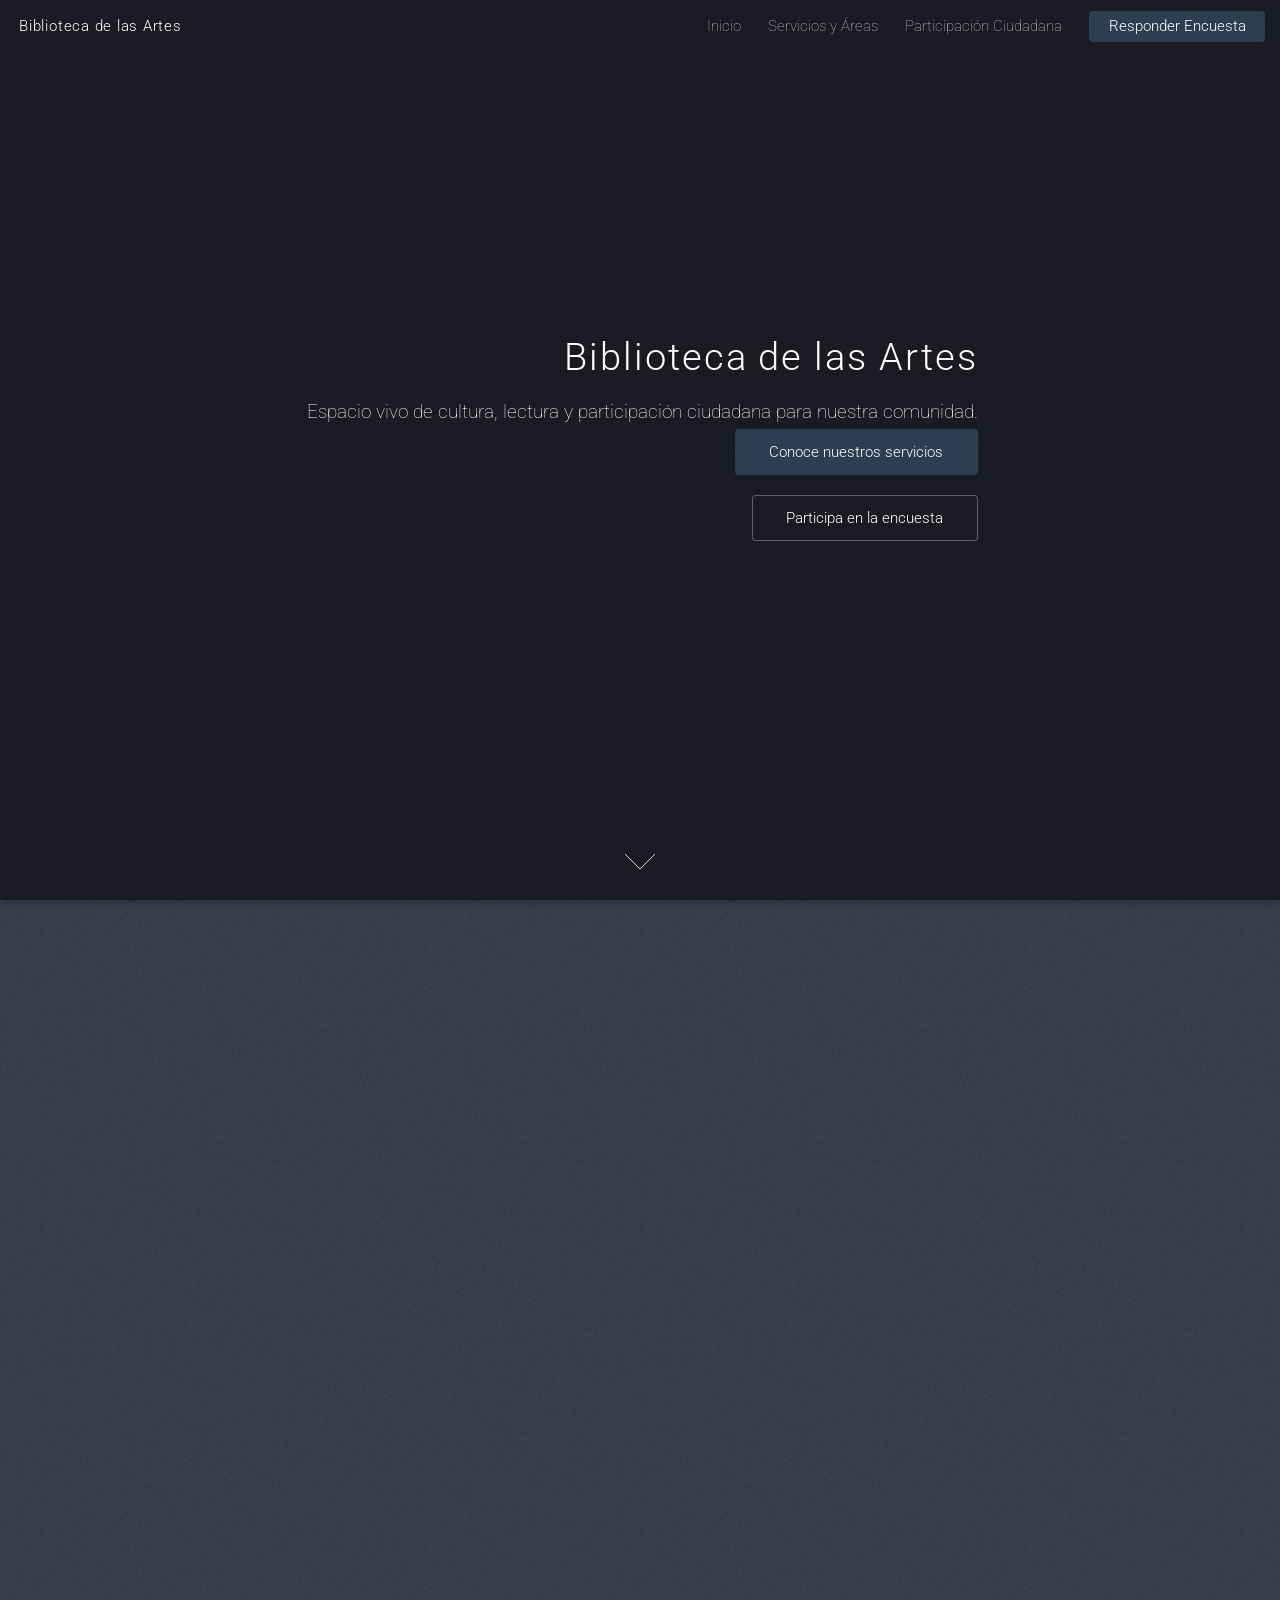
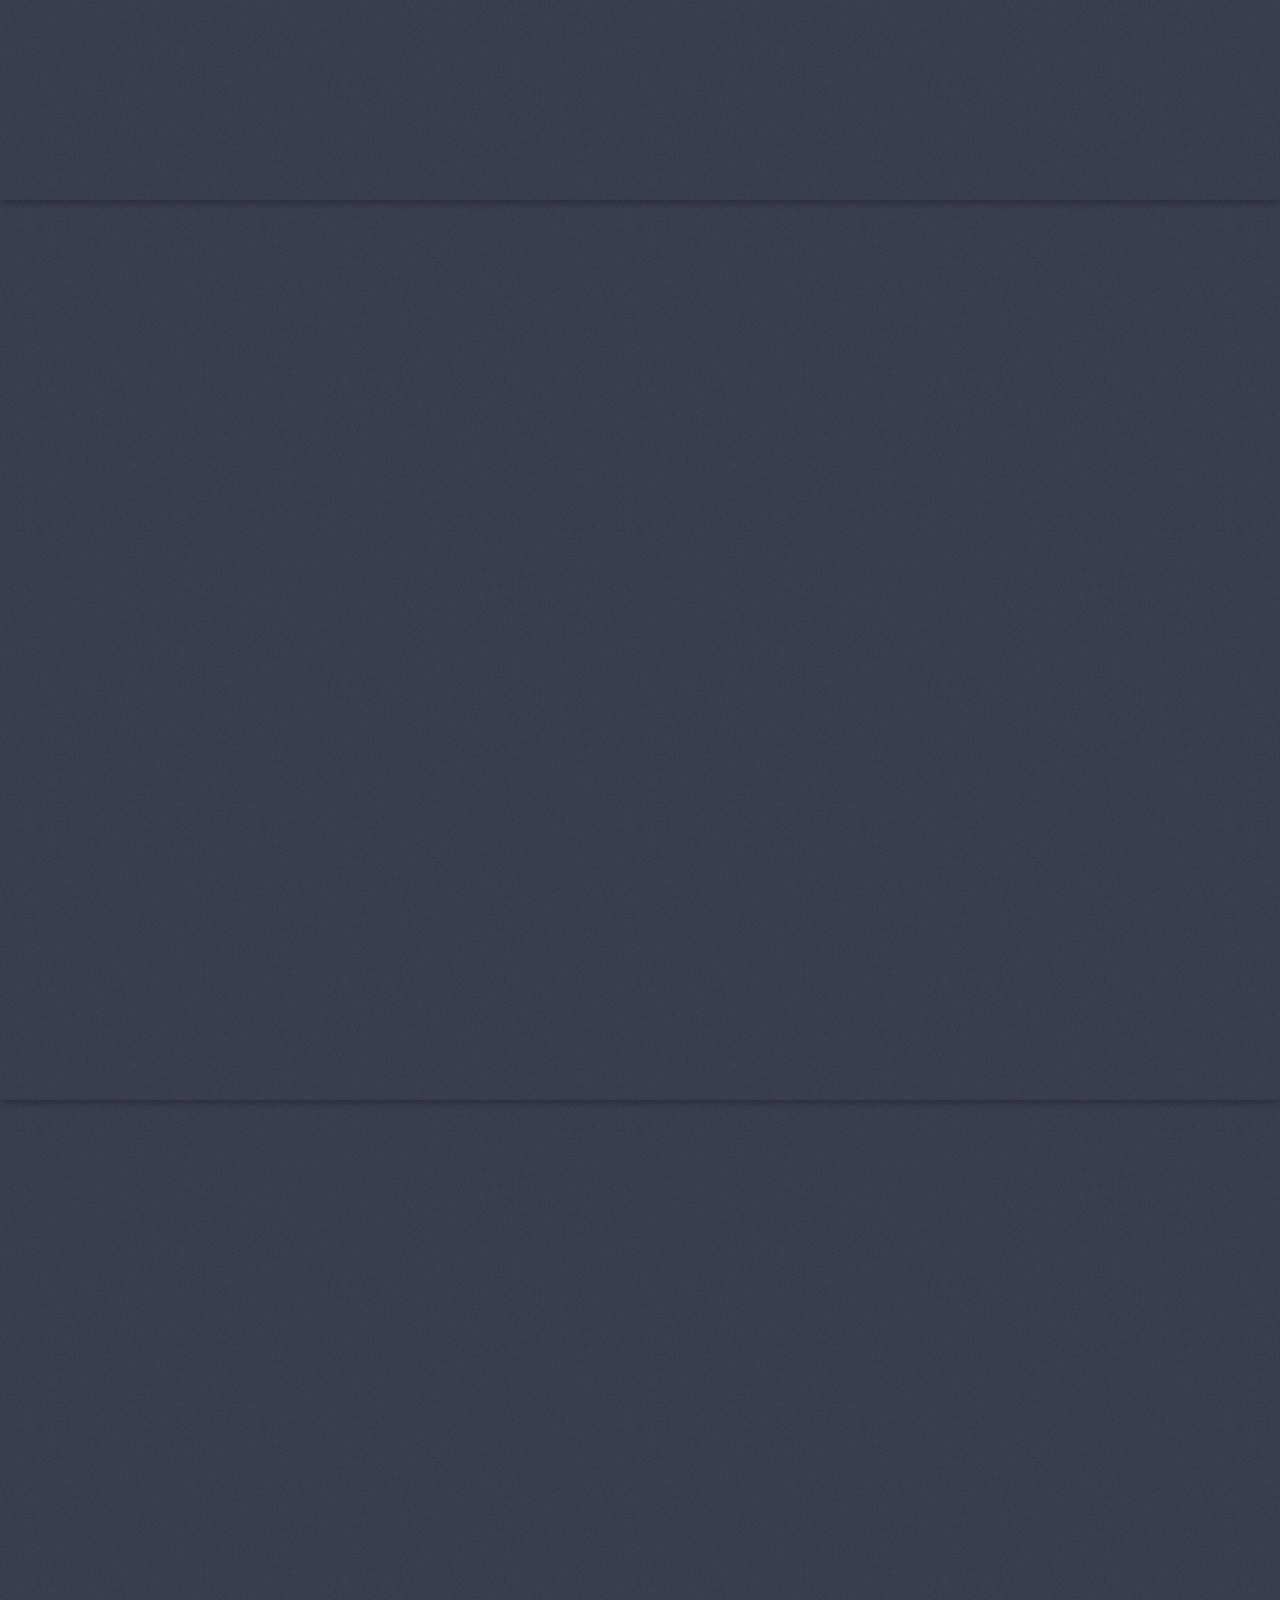
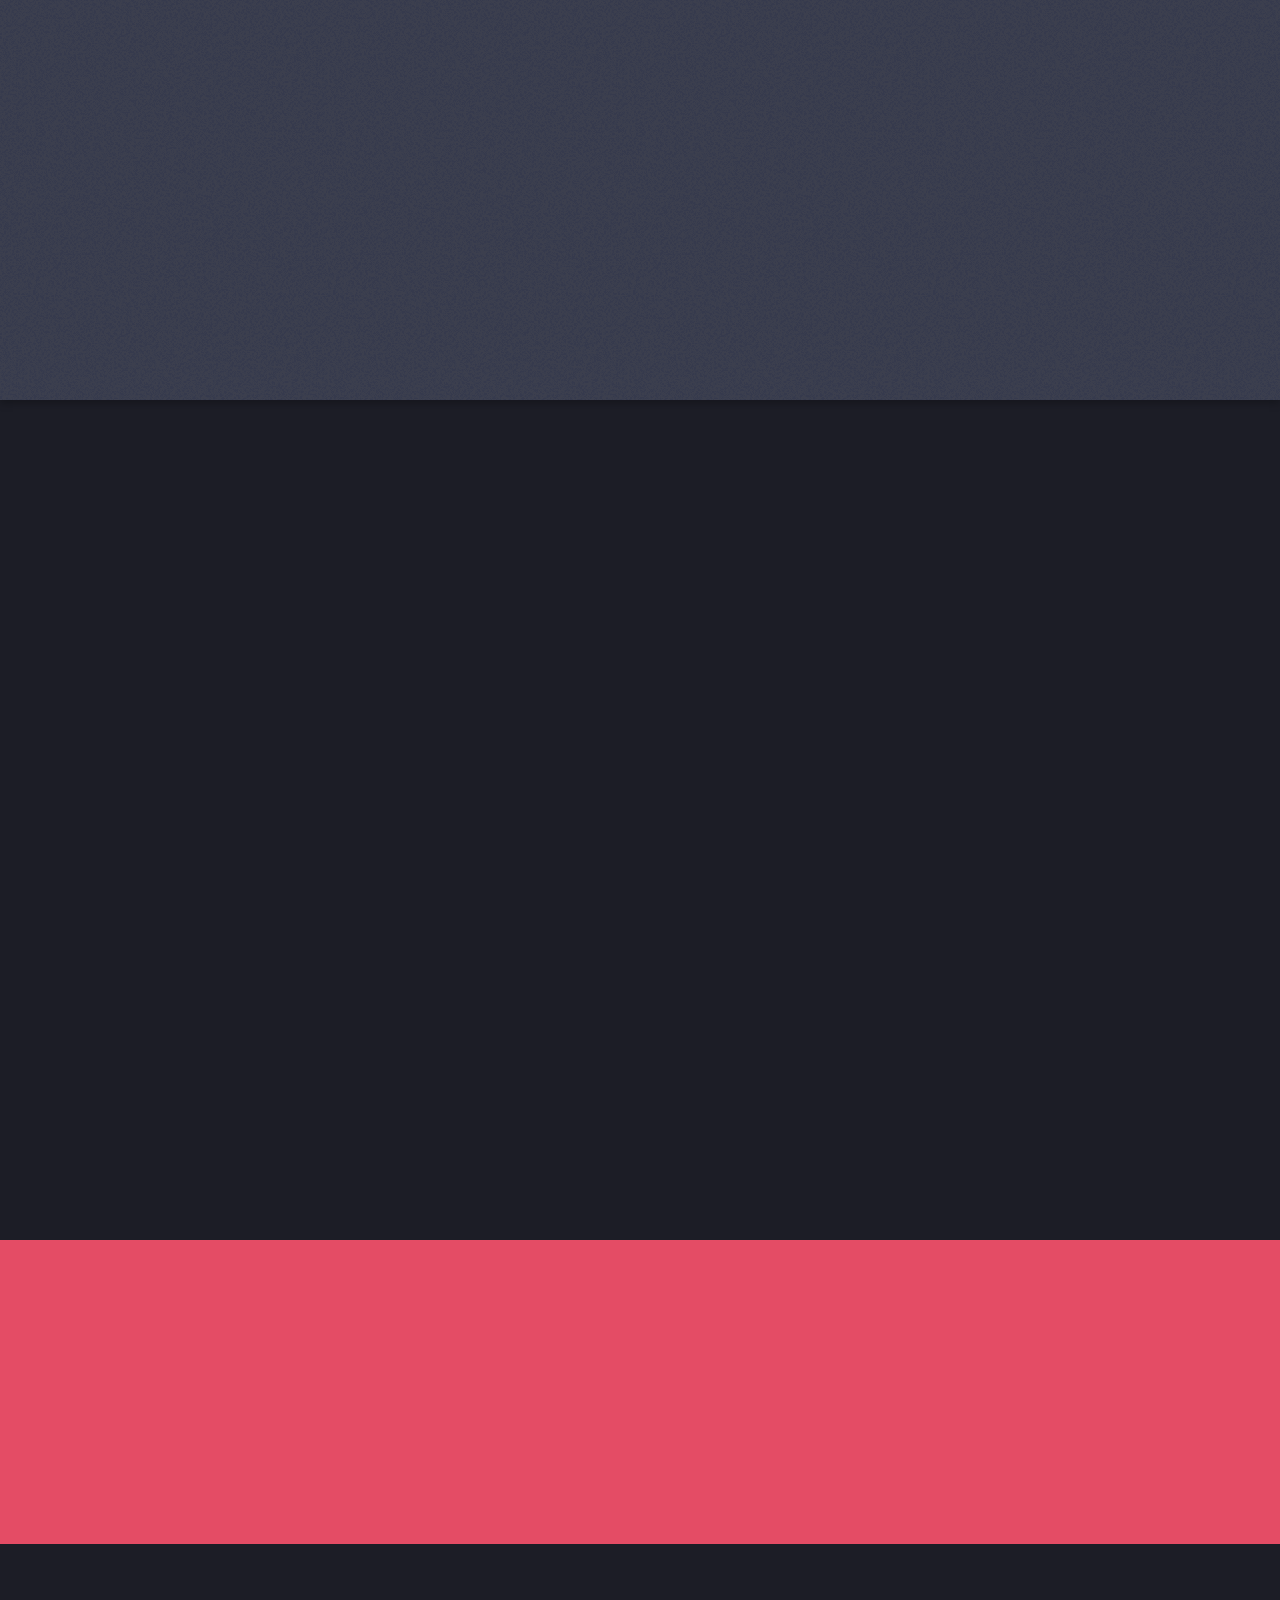
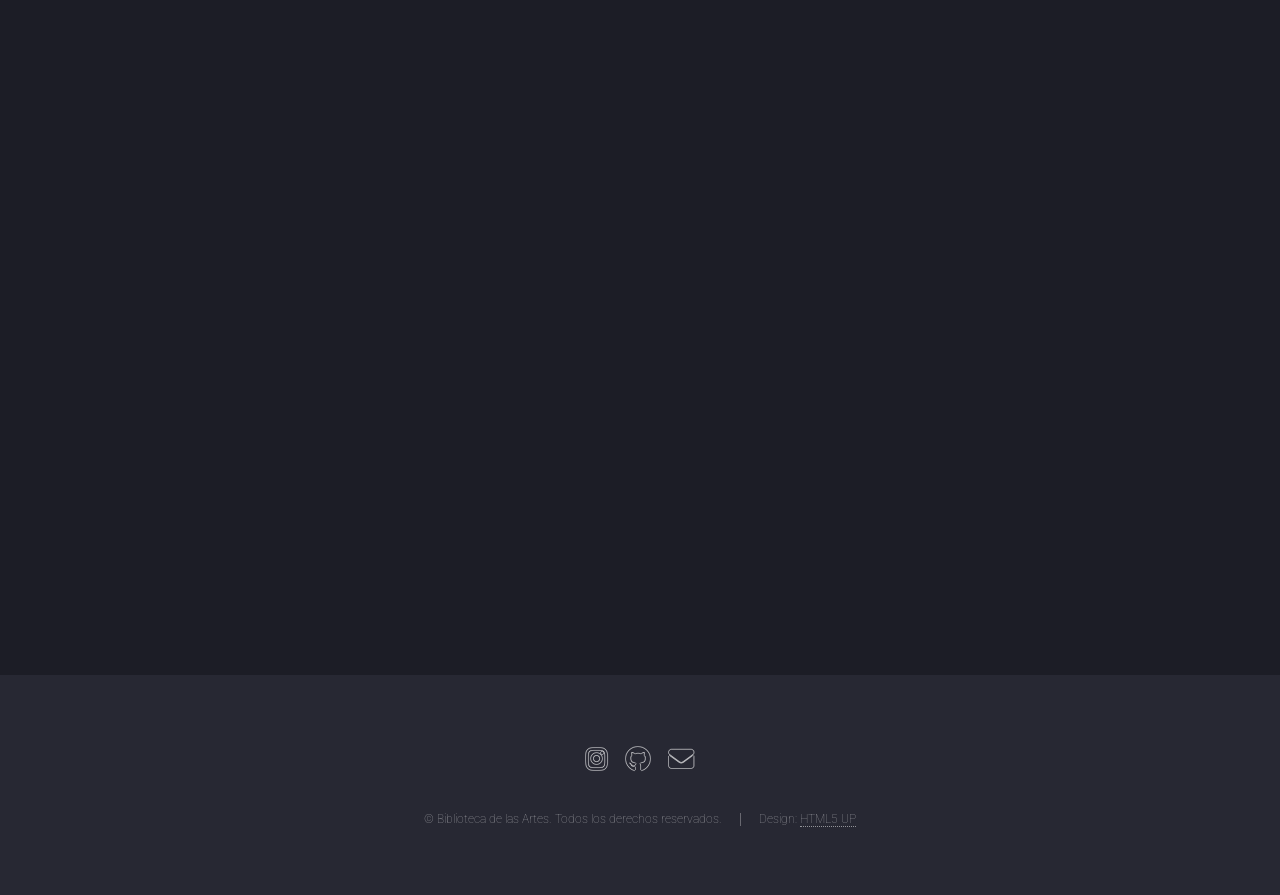
==== commit 1faa4edf: "feat: agregar formulario de encuesta de participacion ciudadana en index.html" ====
--- a/index.html
+++ b/index.html
@@ -163,6 +163,44 @@
 						</ul>
 					</div>
 				</section>
+				
+			<!-- Sección Encuesta y Formulario de Participación -->
+				<section id="encuesta" class="wrapper style1 special fade-up">
+					<div class="container">
+						<header class="major">
+							<h2>Encuesta de Participación Ciudadana</h2>
+							<p>Tu opinión es fundamental para mejorar nuestros servicios culturales y espacios de lectura.</p>
+						</header>
+
+						<form method="post" action="#" class="cta">
+							<div class="row gtr-uniform">
+								<div class="col-6 col-12-xsmall">
+									<input type="text" name="name" id="name" value="" placeholder="Nombre completo" required />
+								</div>
+								<div class="col-6 col-12-xsmall">
+									<input type="email" name="email" id="email" value="" placeholder="Correo electrónico" required />
+								</div>
+								<div class="col-12">
+									<select name="frecuencia" id="frecuencia" required>
+										<option value="">¿Con qué frecuencia visitas la Biblioteca de las Artes?</option>
+										<option value="semanal">Varias veces a la semana</option>
+										<option value="mensual">Una o dos veces al mes</option>
+										<option value="eventual">Ocasionalmente para eventos</option>
+										<option value="primera_vez">Es mi primera vez / En línea</option>
+									</select>
+								</div>
+								<div class="col-12">
+									<textarea name="sugerencias" id="sugerencias" placeholder="¿Qué talleres, colecciones o actividades te gustaría que implementemos?" rows="4"></textarea>
+								</div>
+								<div class="col-12">
+									<ul class="actions special">
+										<li><input type="submit" value="Enviar Encuesta" class="primary" /></li>
+									</ul>
+								</div>
+							</div>
+						</form>
+					</div>
+				</section>
 
 			<!-- Footer -->
 				<footer id="footer">
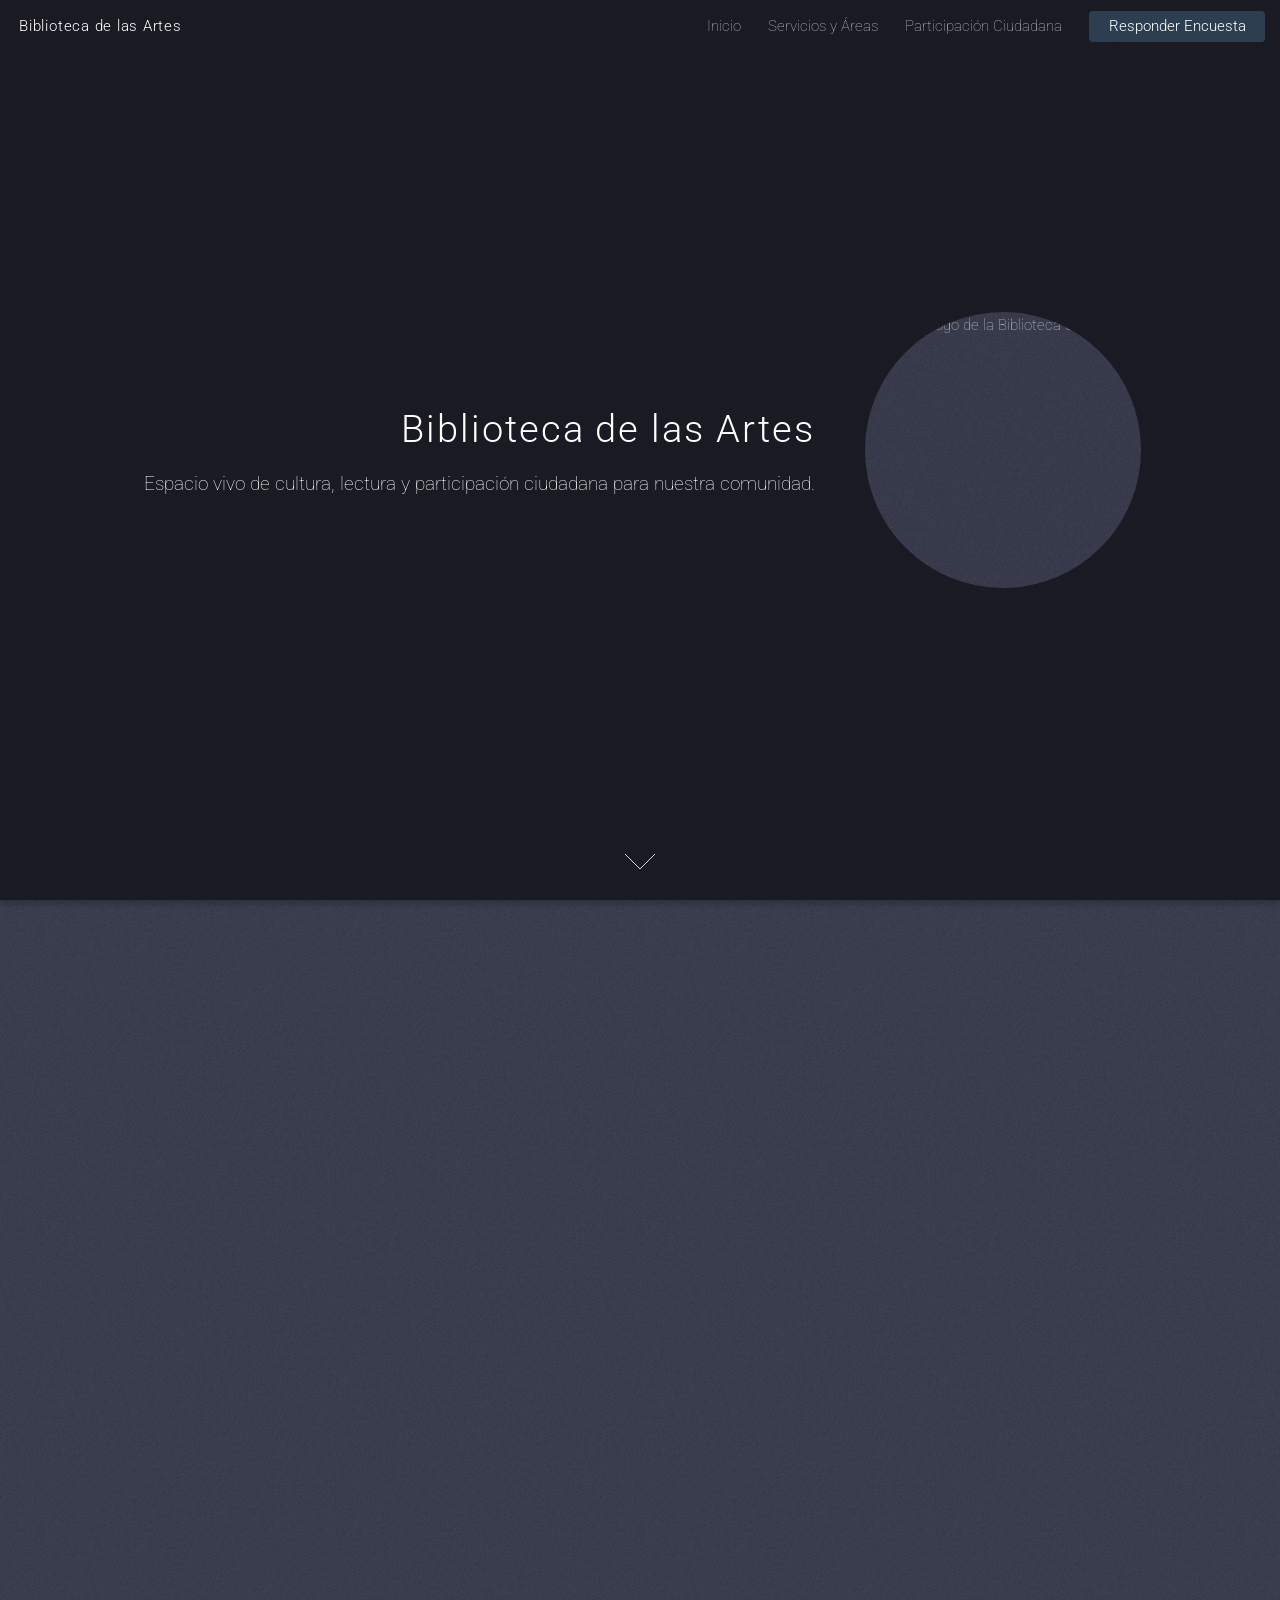
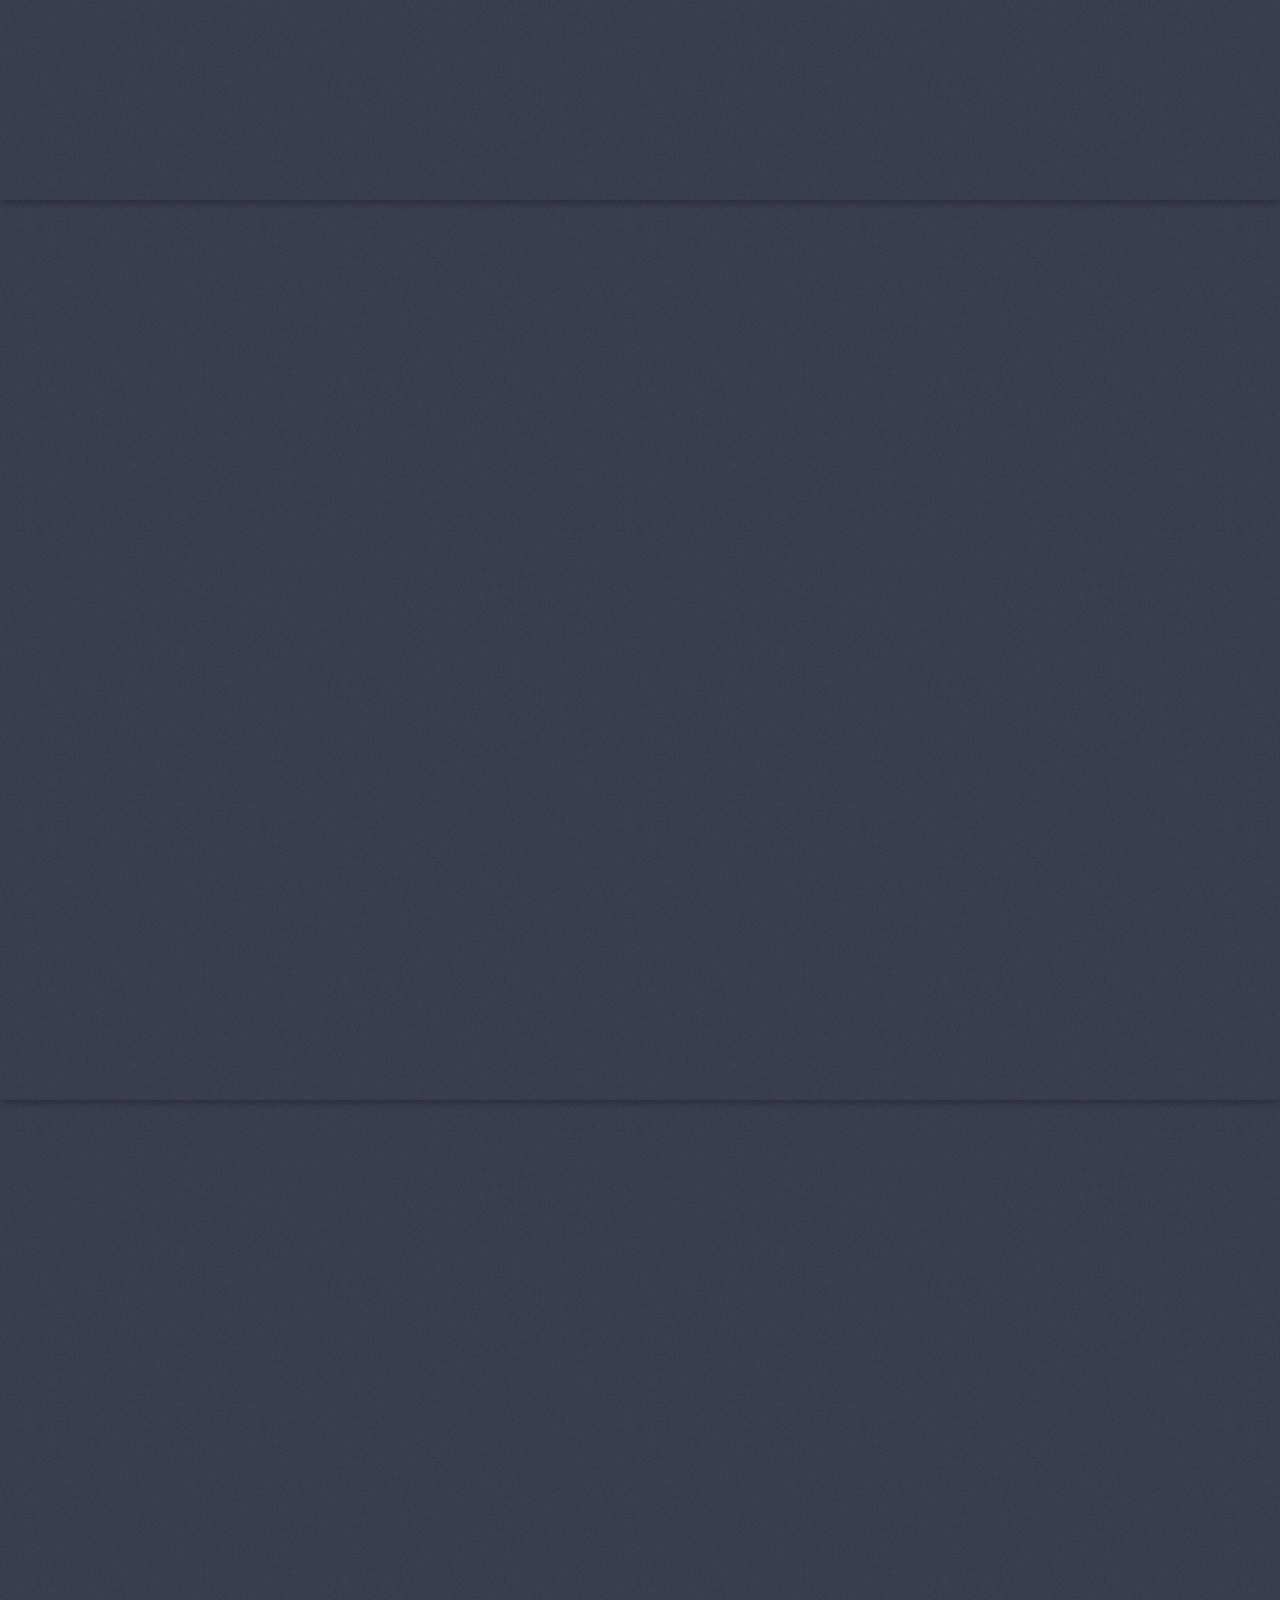
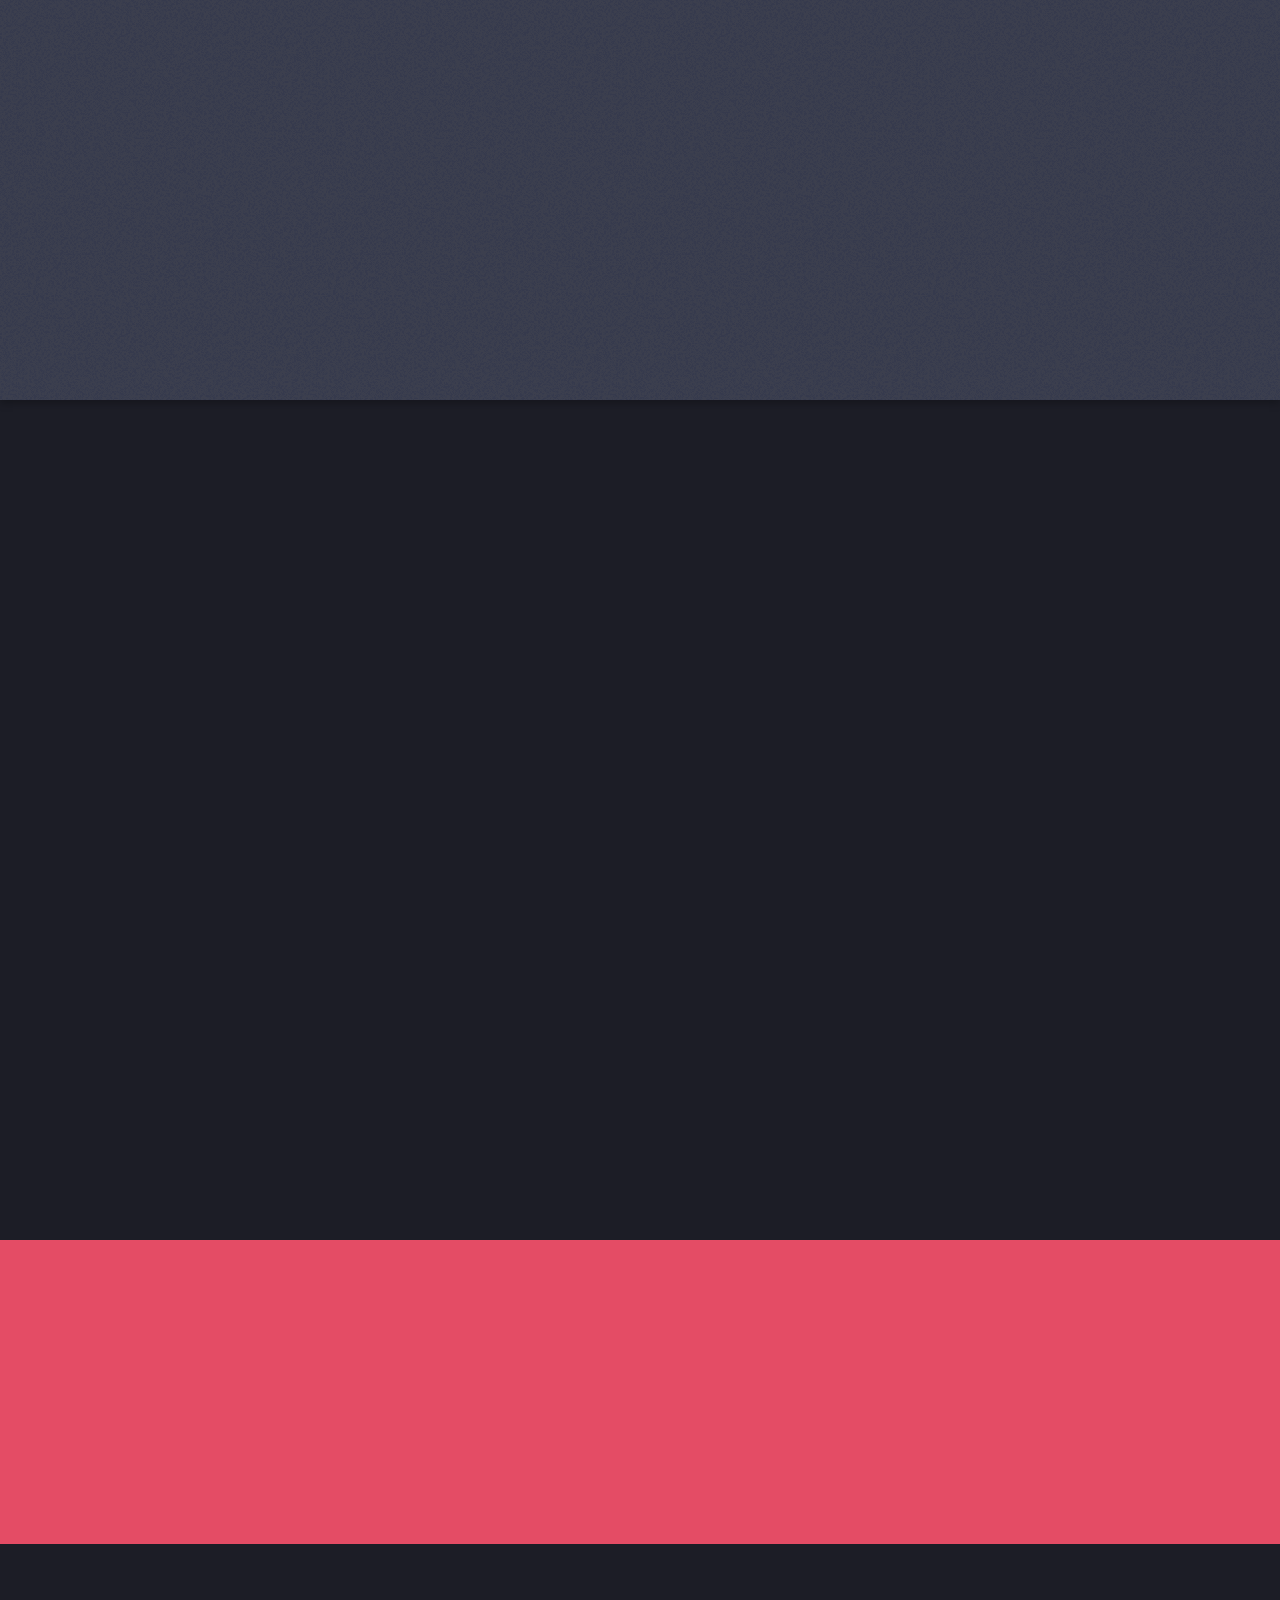
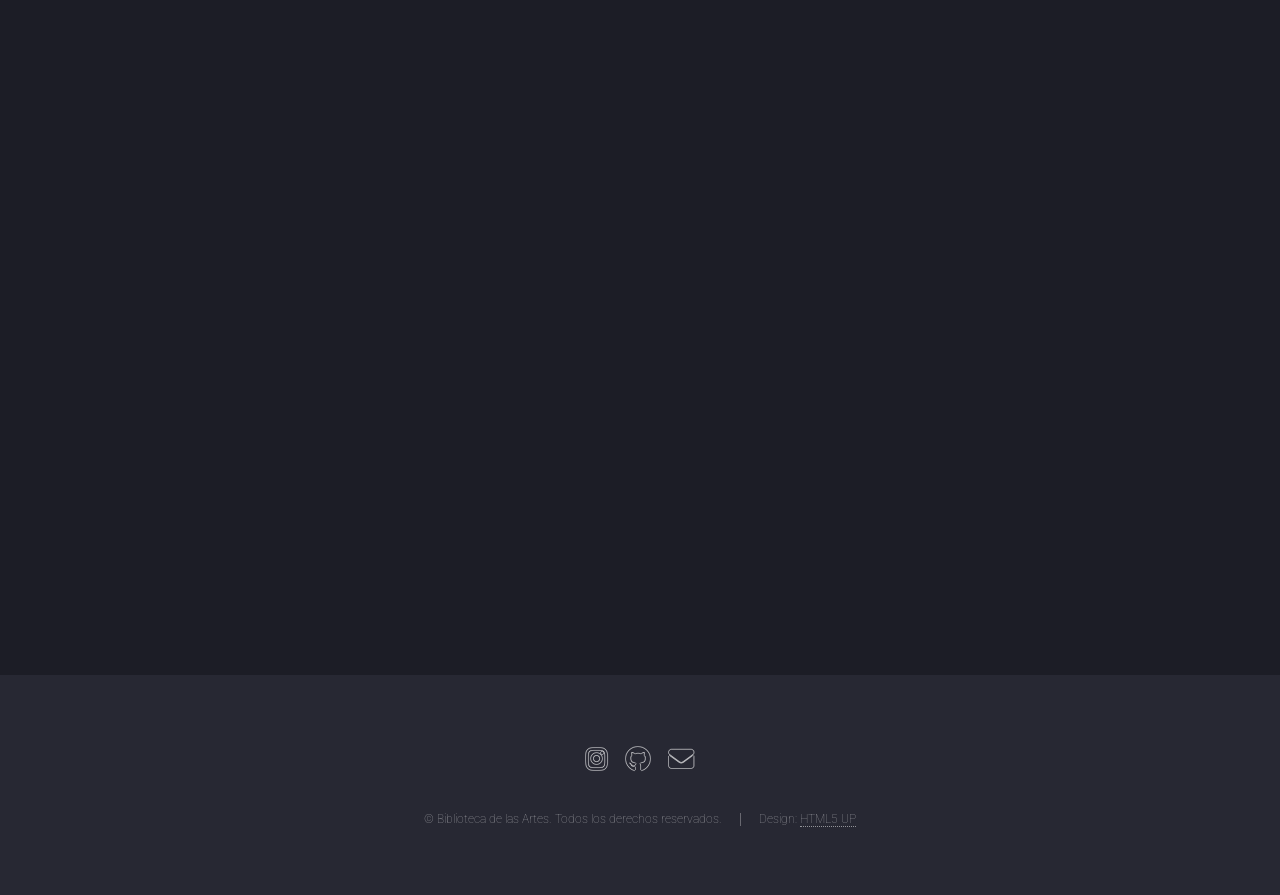
==== commit 32f72b95: "feat: agregar imagen del logo de la biblioteca en la carpeta images y actualizar el banner" ====
--- a/index.html
+++ b/index.html
@@ -42,10 +42,7 @@
 							<h2>Biblioteca de las Artes</h2>
 							<p>Espacio vivo de cultura, lectura y participación ciudadana para nuestra comunidad.</p>
 						</header>
-						<ul class="actions stacked">
-							<li><a href="#servicios" class="button primary scrolly">Conoce nuestros servicios</a></li>
-							<li><a href="#encuesta" class="button scrolly">Participa en la encuesta</a></li>
-						</ul>
+						<span class="image"><img src="images/logo-biblioteca.jpg" alt="Logo de la Biblioteca de las Artes" /></span>
 					</div>
 					<a href="#servicios" class="goto-next scrolly">Siguiente</a>
 				</section>
@@ -163,7 +160,7 @@
 						</ul>
 					</div>
 				</section>
-				
+
 			<!-- Sección Encuesta y Formulario de Participación -->
 				<section id="encuesta" class="wrapper style1 special fade-up">
 					<div class="container">
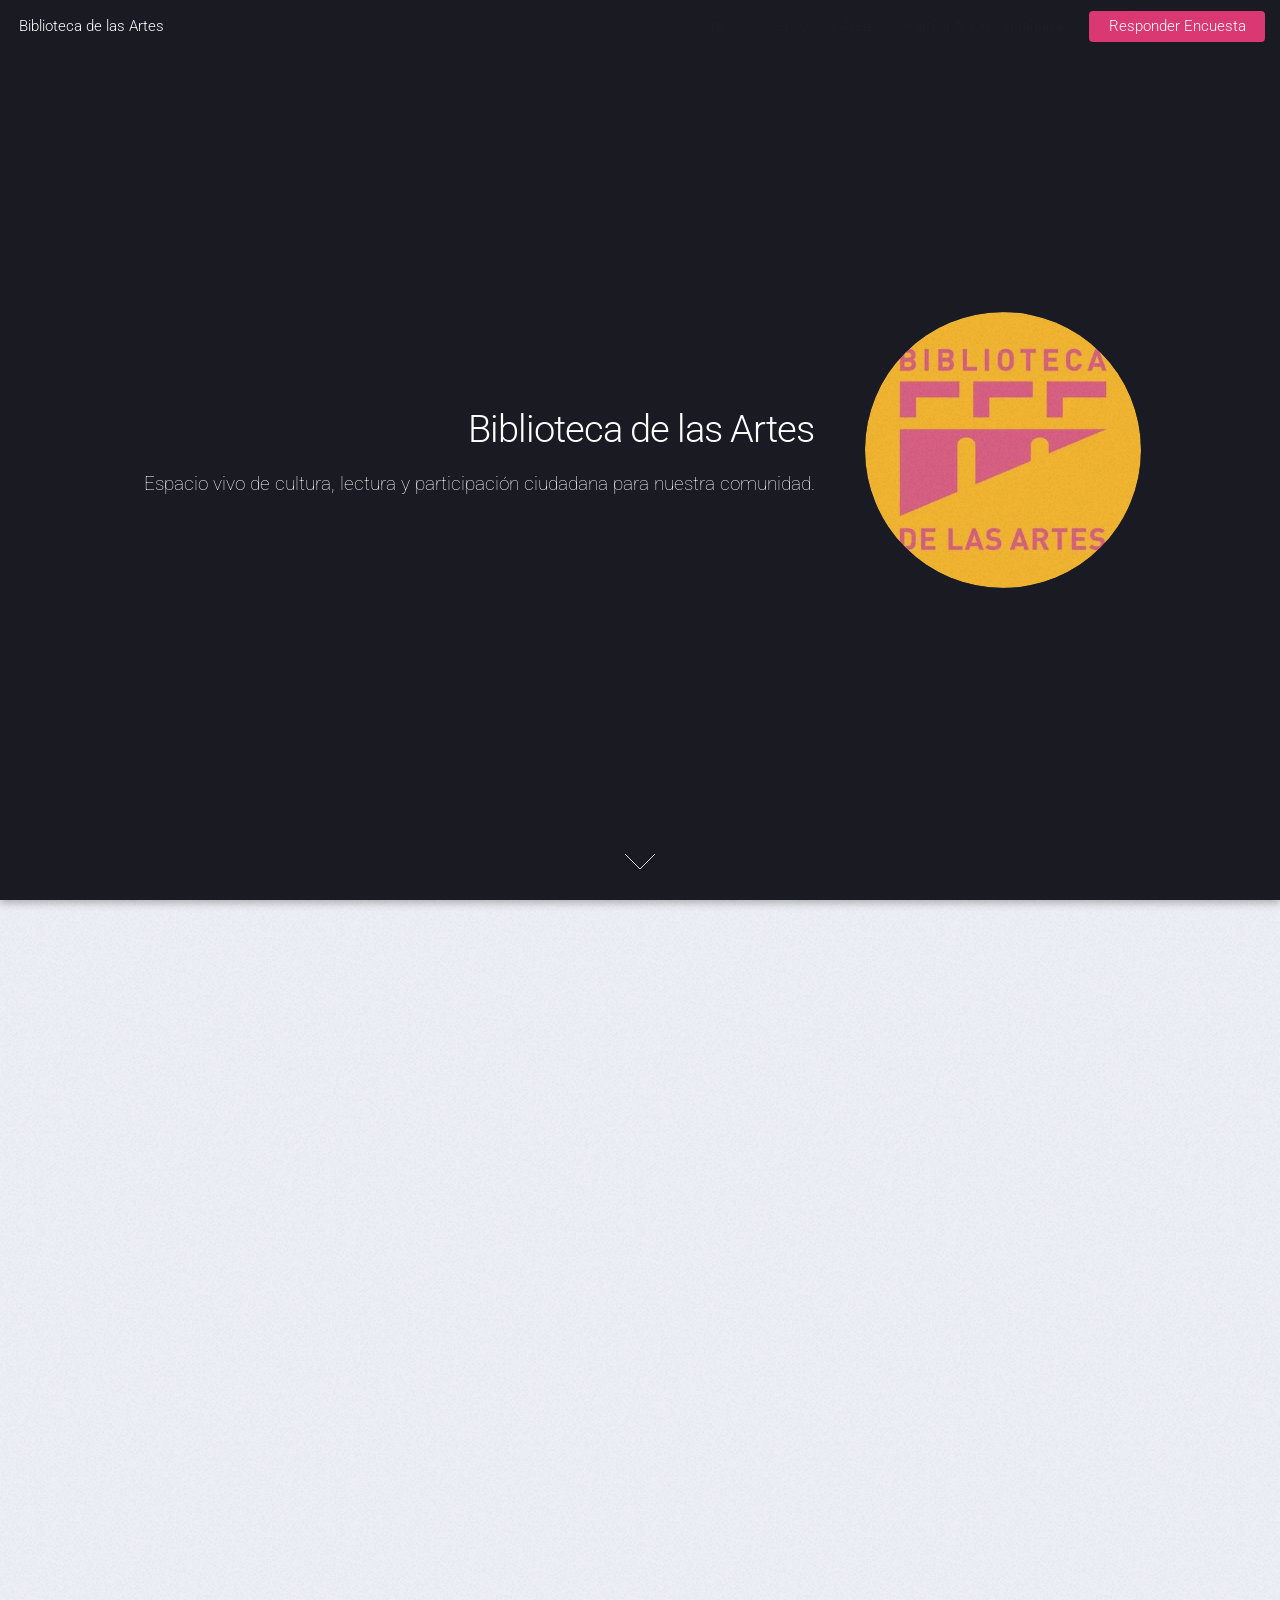
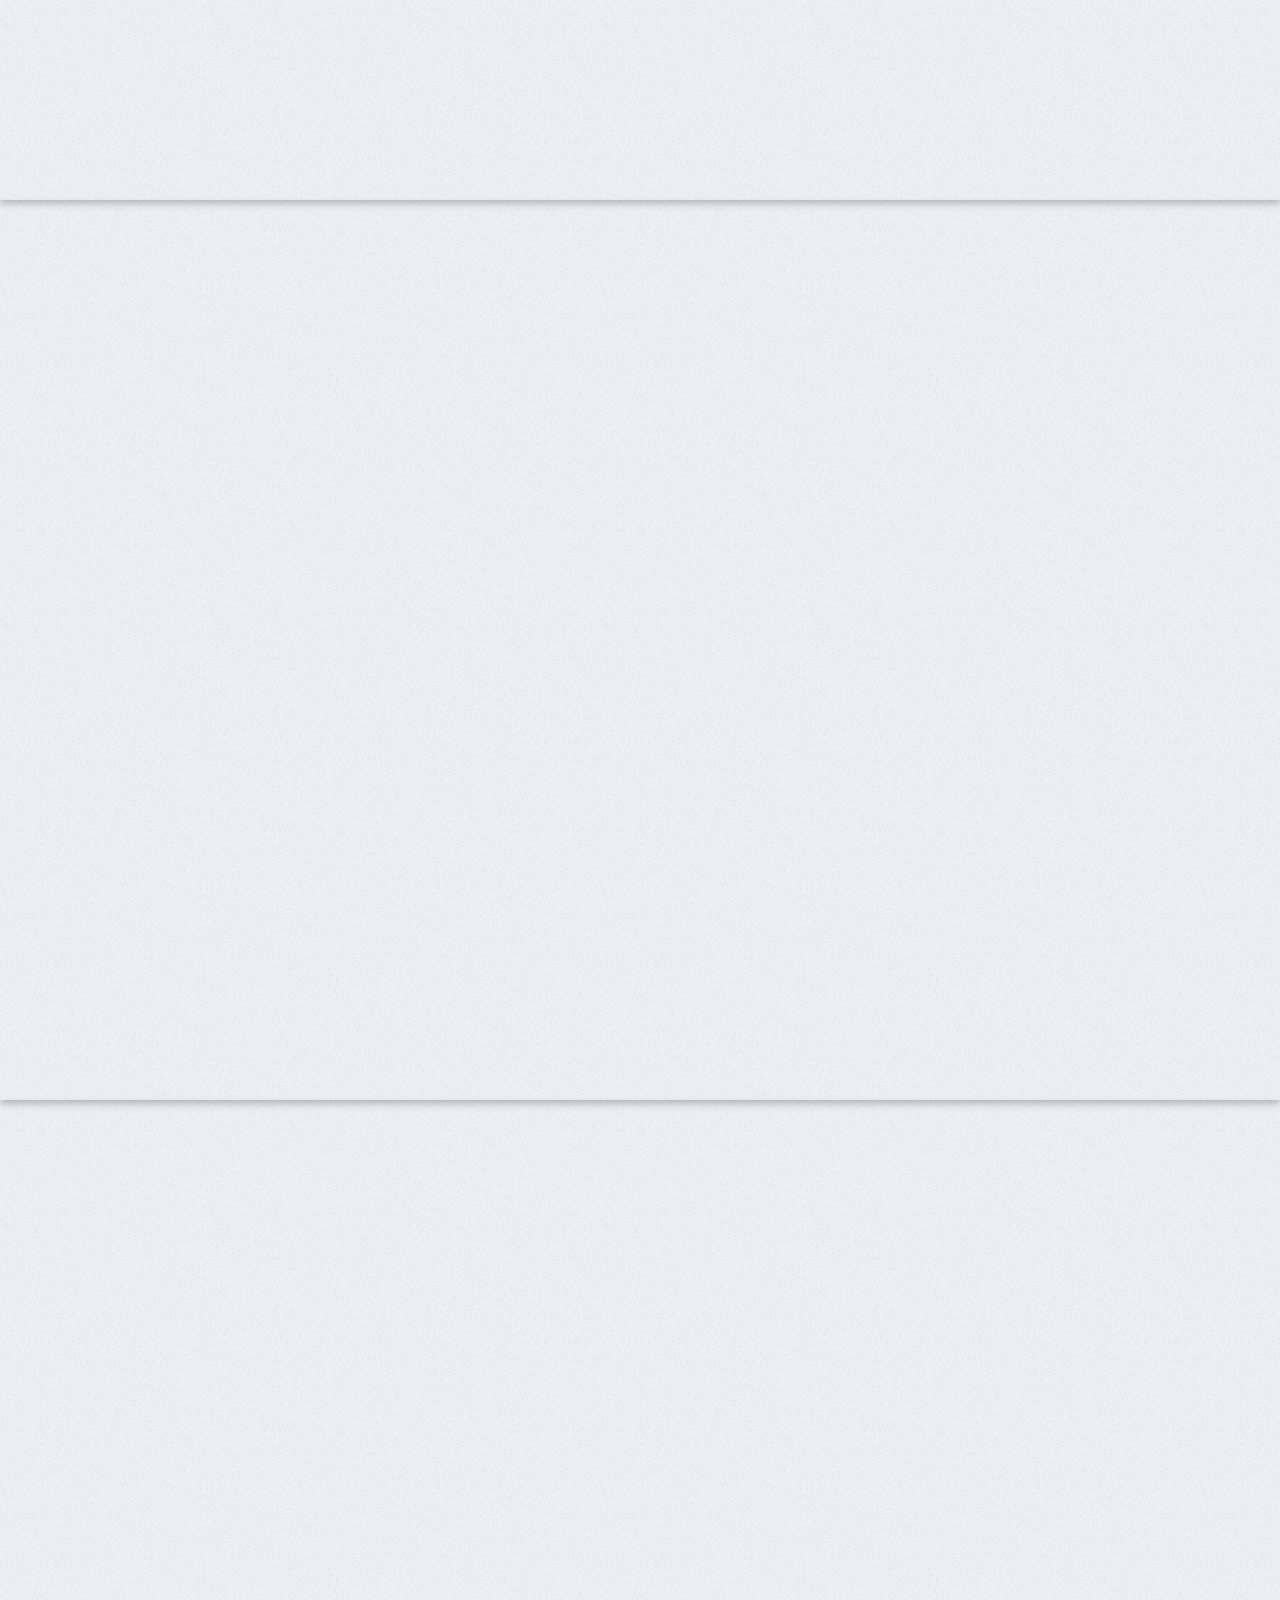
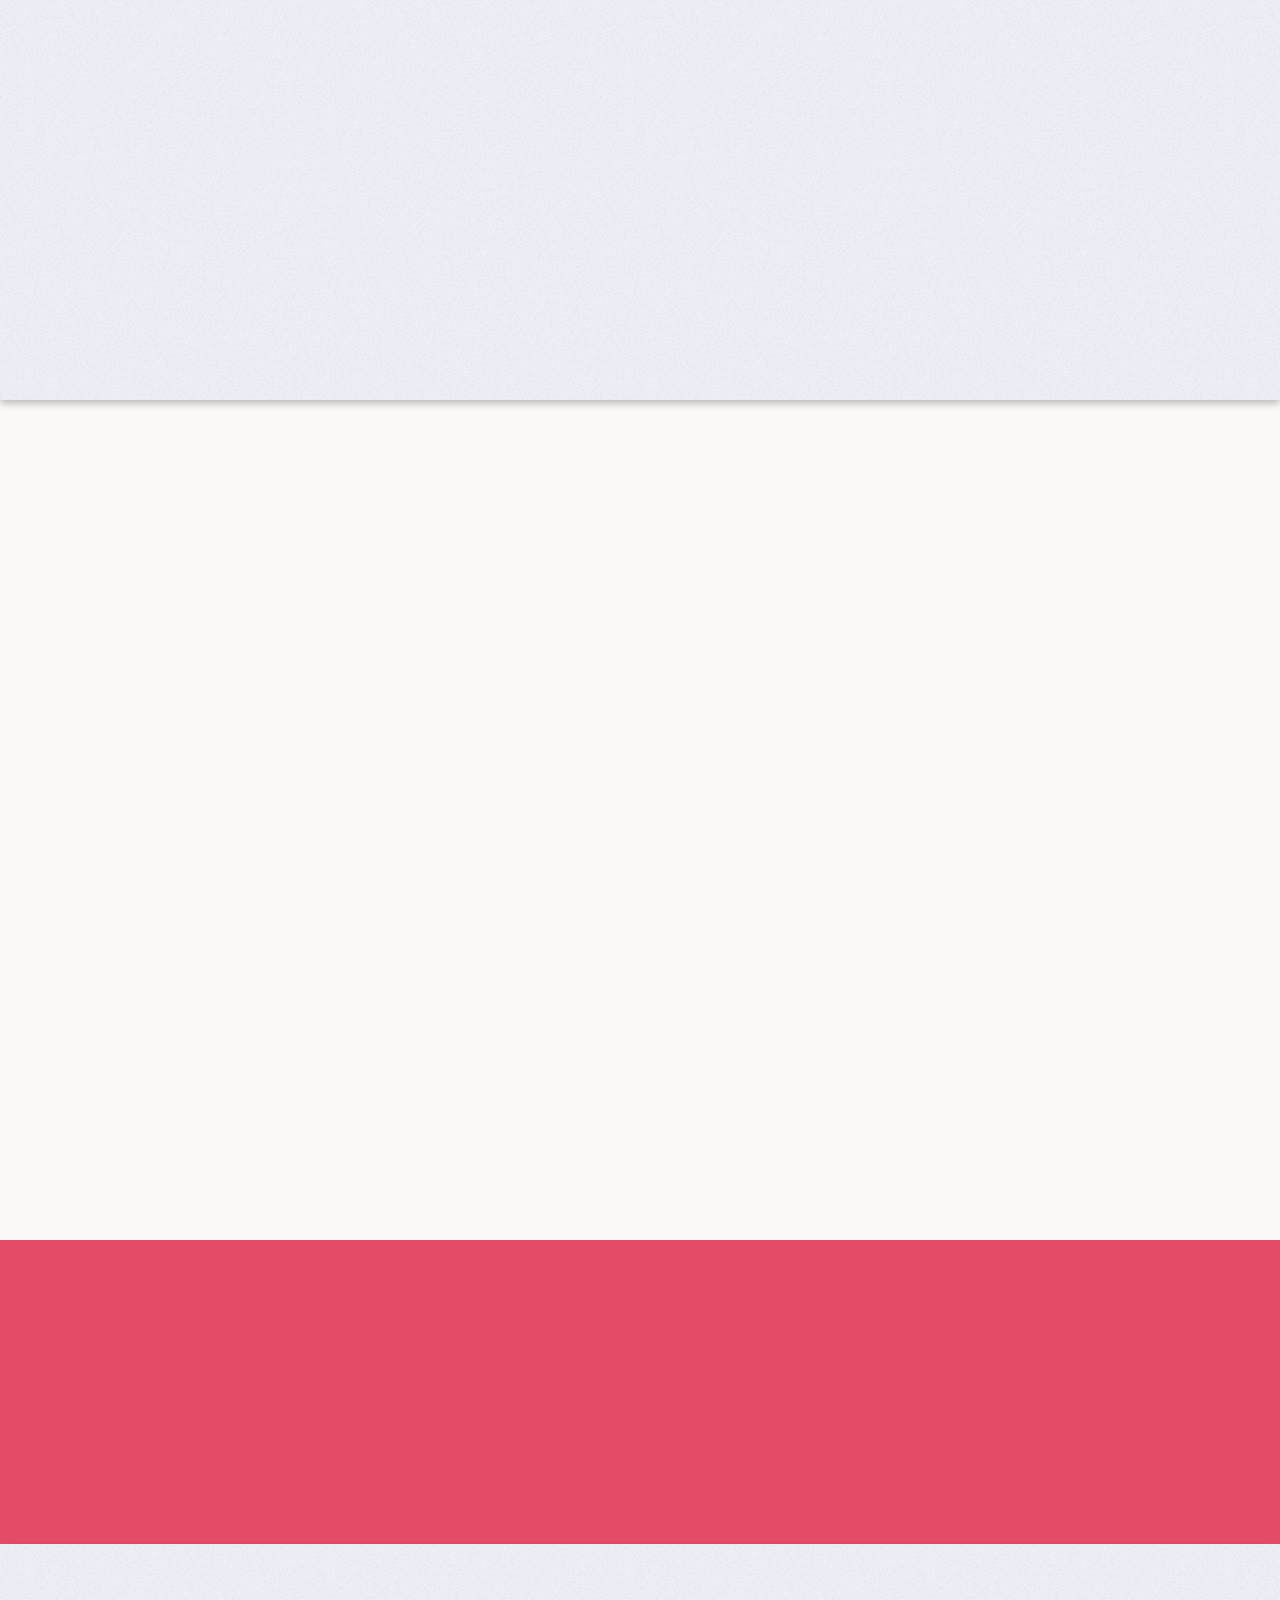
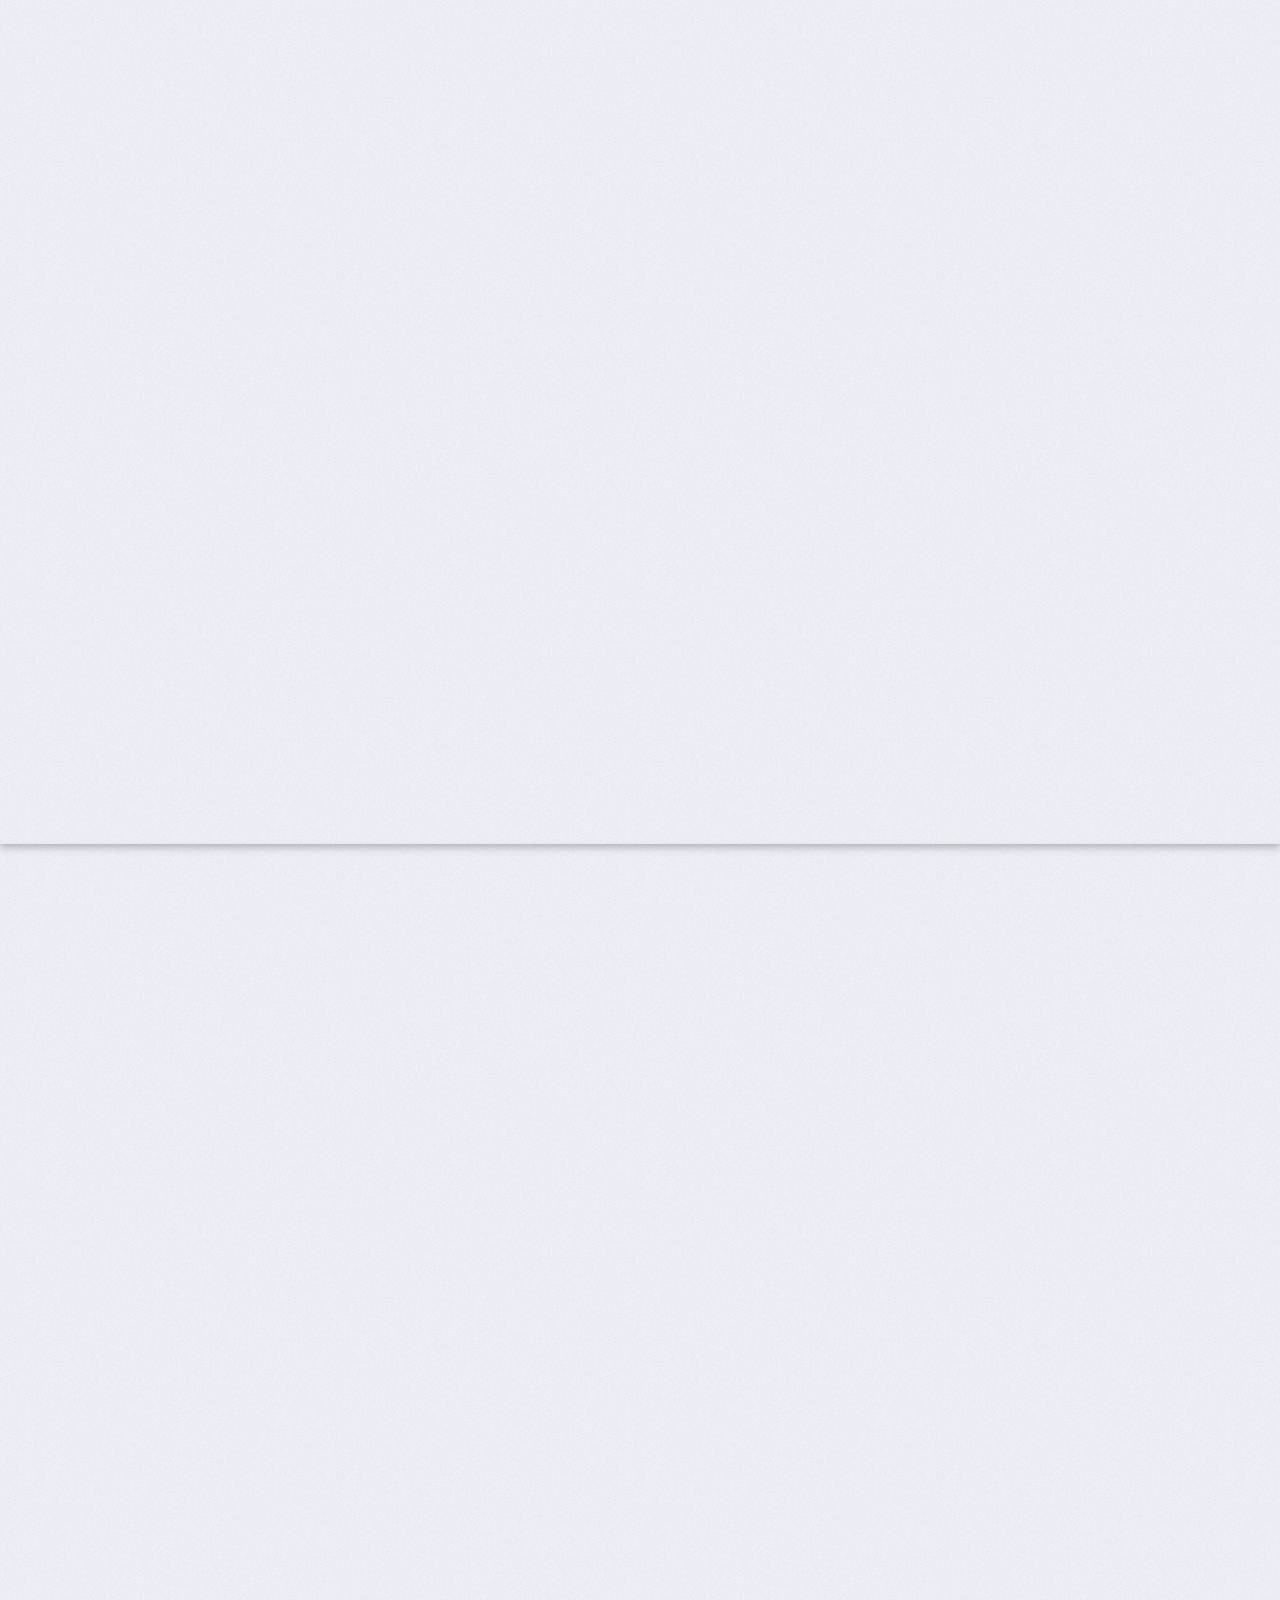
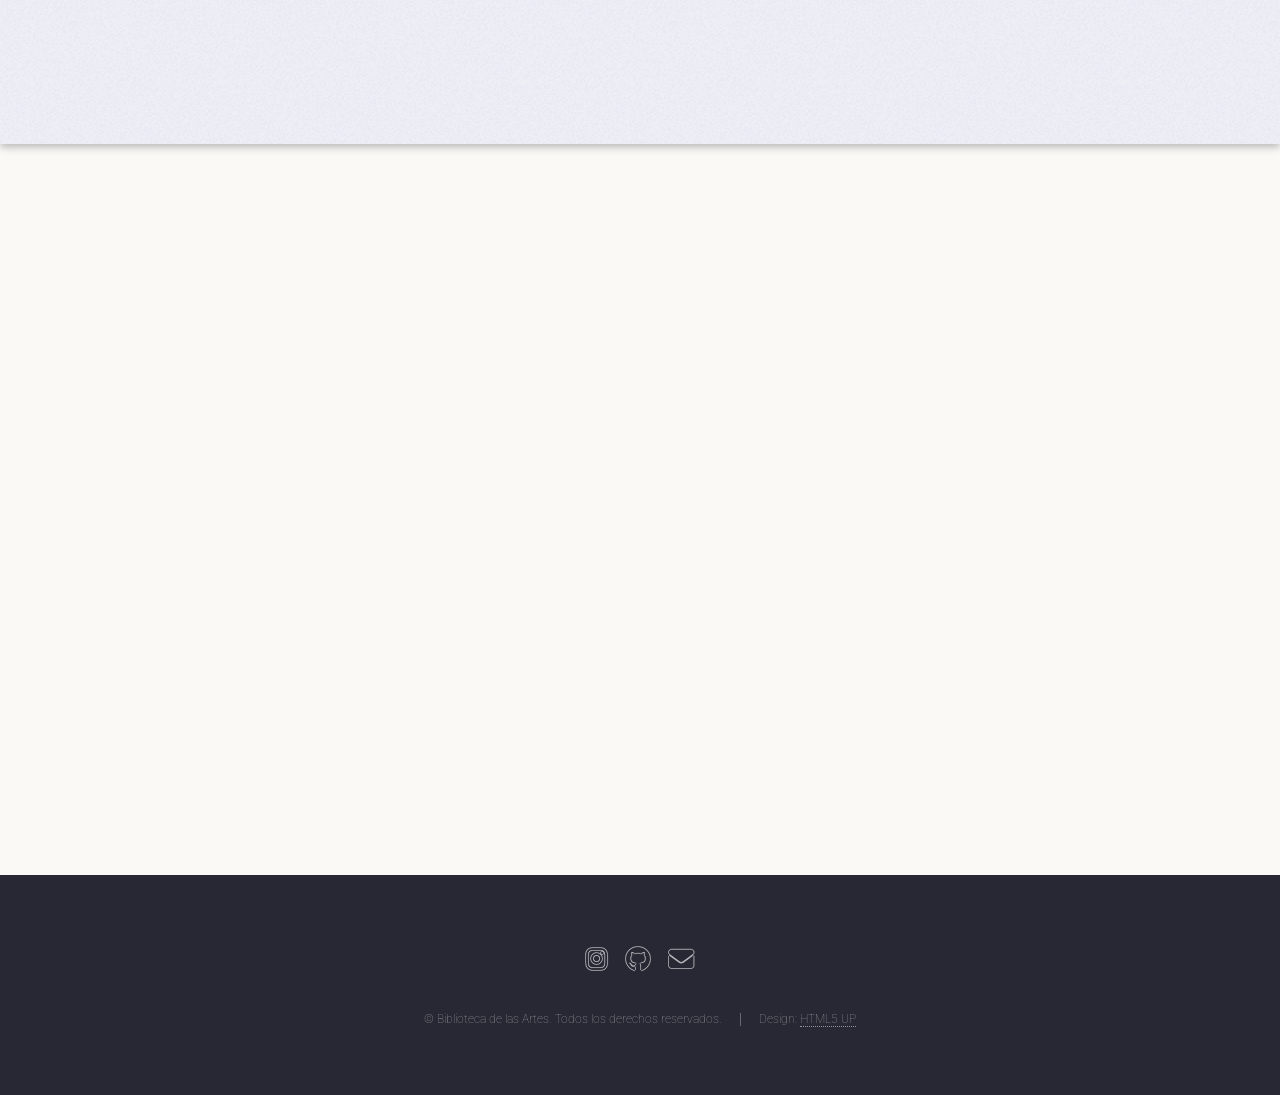
==== commit 8ce24631: "Servicios Culturales y el spotlight 2 Talleres y Agenda Cultural" ====
--- a/index.html
+++ b/index.html
@@ -160,7 +160,45 @@
 						</ul>
 					</div>
 				</section>
-
+			<!-- Spotlight 1: Servicios Culturales -->
+				<section id="servicios" class="spotlight style1 bottom">
+					<span class="image main"><img src="images/pic02.jpg" alt="Salas de lectura de la Biblioteca de las Artes" /></span>
+					<div class="content">
+						<div class="container">
+							<div class="row">
+								<div class="col-4 col-12-medium">
+									<header>
+										<h2>Espacios de Aprendizaje y Creación</h2>
+										<p>Infraestructura diseñada para la investigación artística y el encuentro comunitario.</p>
+									</header>
+								</div>
+								<div class="col-4 col-12-medium">
+									<p>Contamos con salas de lectura general, estantería abierta, mediateca y áreas de estudio colaborativo. La biblioteca facilita el acceso libre a fuentes biblio-hemerográficas especializadas en artes visuales, música, cine y literatura.</p>
+								</div>
+								<div class="col-4 col-12-medium">
+									<p>Además, promovemos actividades de vinculación con la sociedad mediante talleres infantiles, clubes de lectura y exposiciones temporales abiertas a todo el público.</p>
+								</div>
+							</div>
+						</div>
+					</div>
+					<a href="#talleres" class="goto-next scrolly">Siguiente</a>
+				</section>
+
+			<!-- Spotlight 2: Talleres y Agenda Cultural -->
+				<section id="talleres" class="spotlight style2 right">
+					<span class="image main"><img src="images/pic03.jpg" alt="Taller de artes plásticas en la biblioteca" /></span>
+					<div class="content">
+						<header>
+							<h2>Agenda y Talleres Comunitarios</h2>
+							<p>Formación continua e intercambio cultural para todas las edades.</p>
+						</header>
+						<p>Participa en nuestros programas mensuales que incluyen laboratorios de escritura creativa, talleres de encuadernación, proyecciones cinematográficas y conversatorios con artistas locales e internacionales.</p>
+						<ul class="actions">
+							<li><a href="left-sidebar.html" class="button">Ver Agenda de Eventos</a></li>
+						</ul>
+					</div>
+					<a href="#encuesta" class="goto-next scrolly">Siguiente</a>
+				</section>
 			<!-- Sección Encuesta y Formulario de Participación -->
 				<section id="encuesta" class="wrapper style1 special fade-up">
 					<div class="container">
--- a/assets/css/main.css
+++ b/assets/css/main.css
@@ -4115,21 +4115,35 @@
    Sprint 2 - Identidad cultural y artística
    ========================================================== */
 
-/* Cambiar el color de acento principal de los botones y elementos interactivos */
-.button.primary, 
+/* Variables con la paleta de colores oficial */
+:root {
+    --brand-yellow: #F4C430;   /* Amarillo institucional */
+    --brand-magenta: #D93873;  /* Magenta / Rosa Artes (Acento destacado) */
+    --brand-dark: #1F2421;     /* Texto oscuro para contraste visual */
+    --brand-bg: #FAF9F6;       /* Fondo claro tipo papel/lectura */
+}
+
+/* 1. Fondo general adaptado */
+body, #page-wrapper {
+    background-color: var(--brand-bg) !important;
+    color: var(--brand-dark);
+}
+
+/* 2. Botones Primarios (Ajustado en Magenta con texto blanco para legibilidad alta) */
 input[type="submit"].primary, 
+input[type="reset"].primary, 
 input[type="button"].primary, 
-button.primary {
-    background-color: #2c3e50 !important; /* Azul institucional sobrio */
+.button.primary {
+    background-color: var(--brand-magenta) !important;
+    color: #ffffff !important;
+    box-shadow: none !important;
+    border: none;
 }
 
-.button.primary:hover, 
 input[type="submit"].primary:hover, 
-input[type="submit"]:hover {
-    background-color: #34495e !important;
+input[type="reset"].primary:hover, 
+input[type="button"].primary:hover, 
+.button.primary:hover {
+    background-color: #b82a5c !important; /* Magenta un poco más oscuro al pasar el cursor */
+    color: #ffffff !important;
 }
-
-/* Consistencia visual en los títulos principales y la cabecera */
-#banner h2, #header h1 a {
-    letter-spacing: 0.05em;
-}
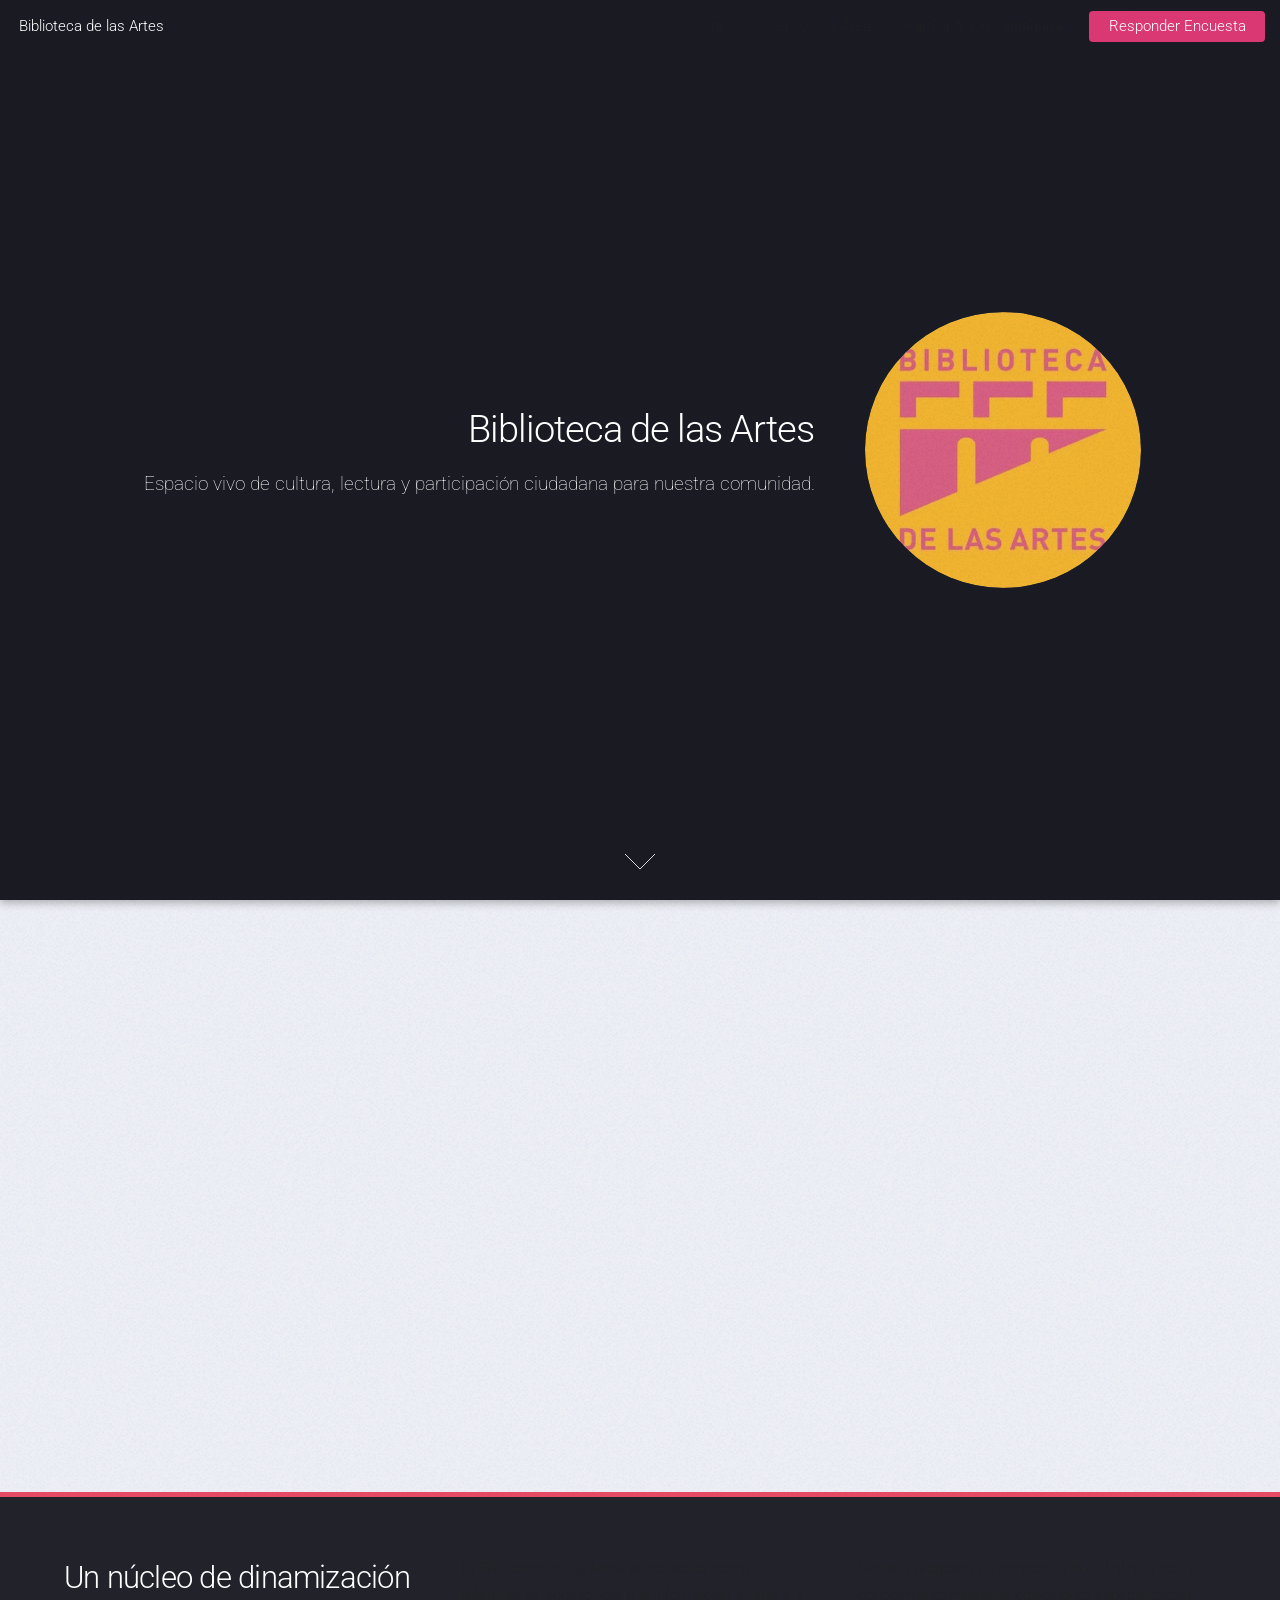
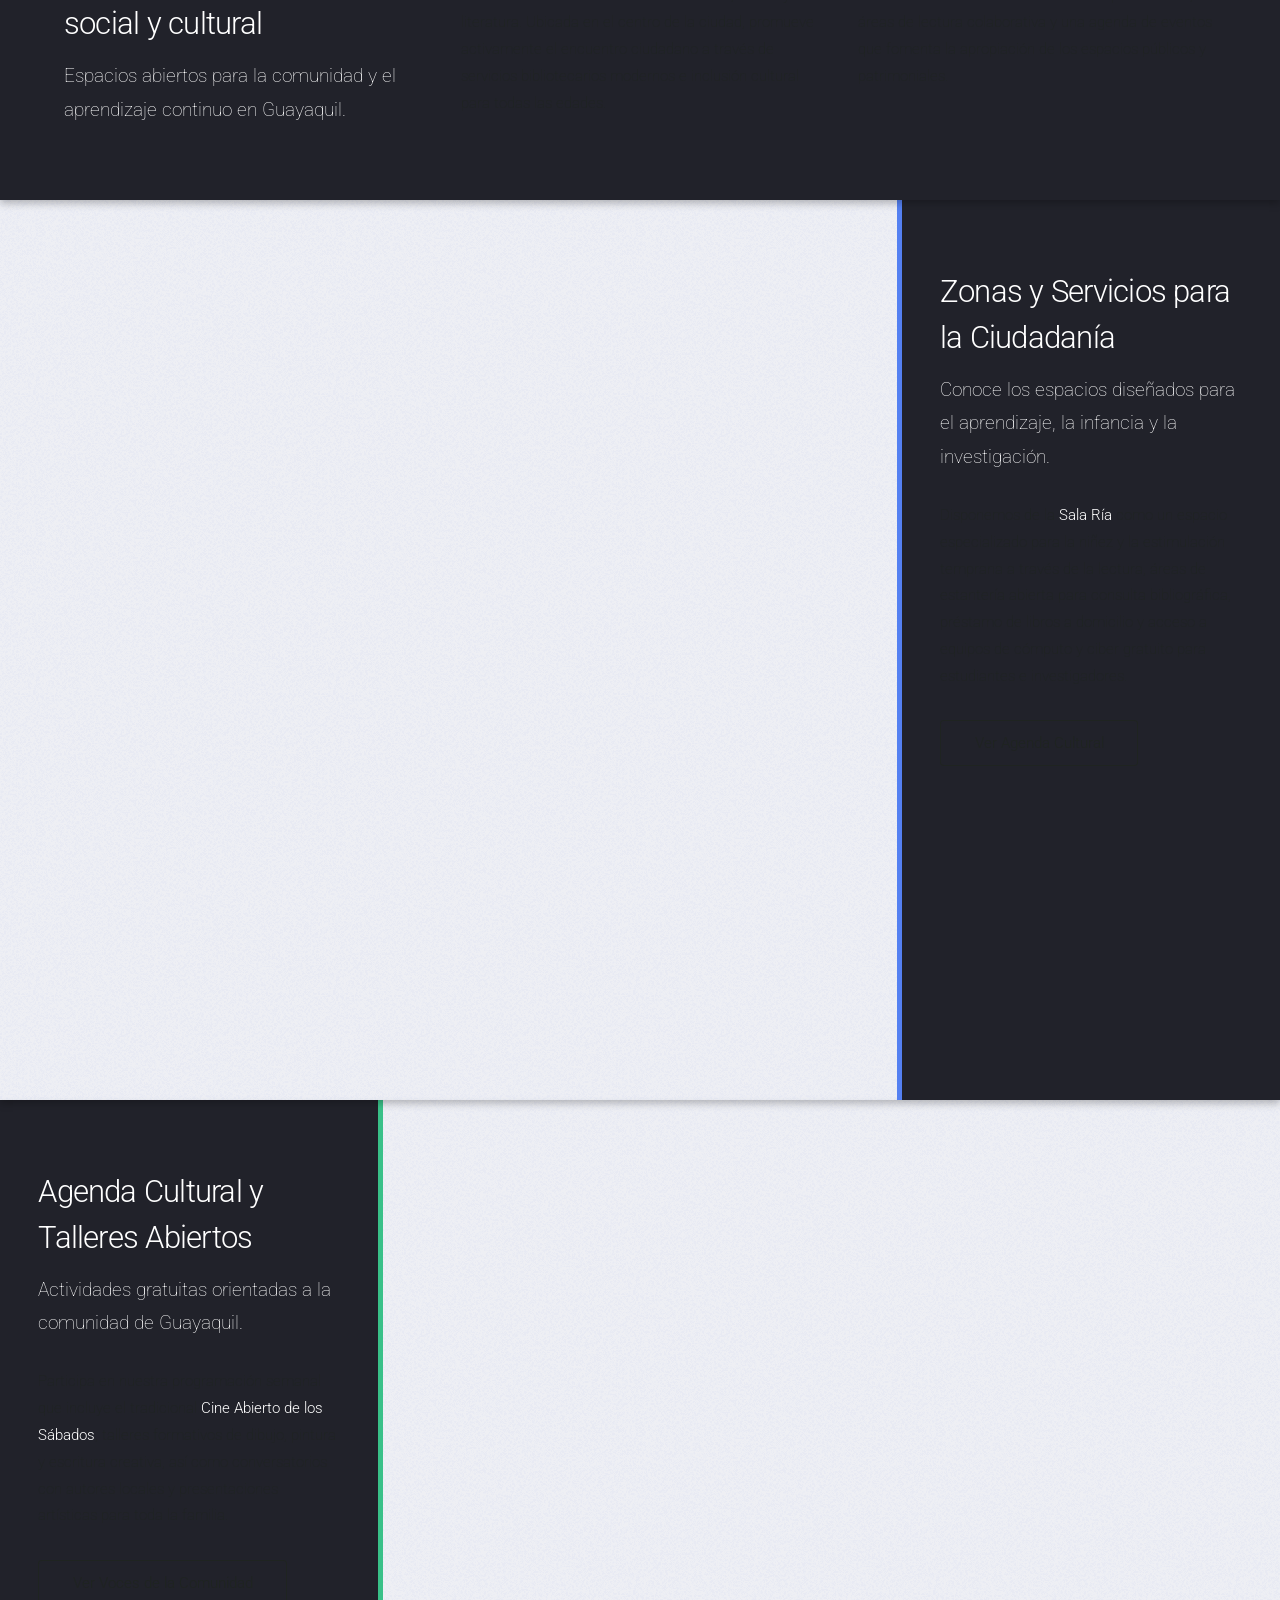
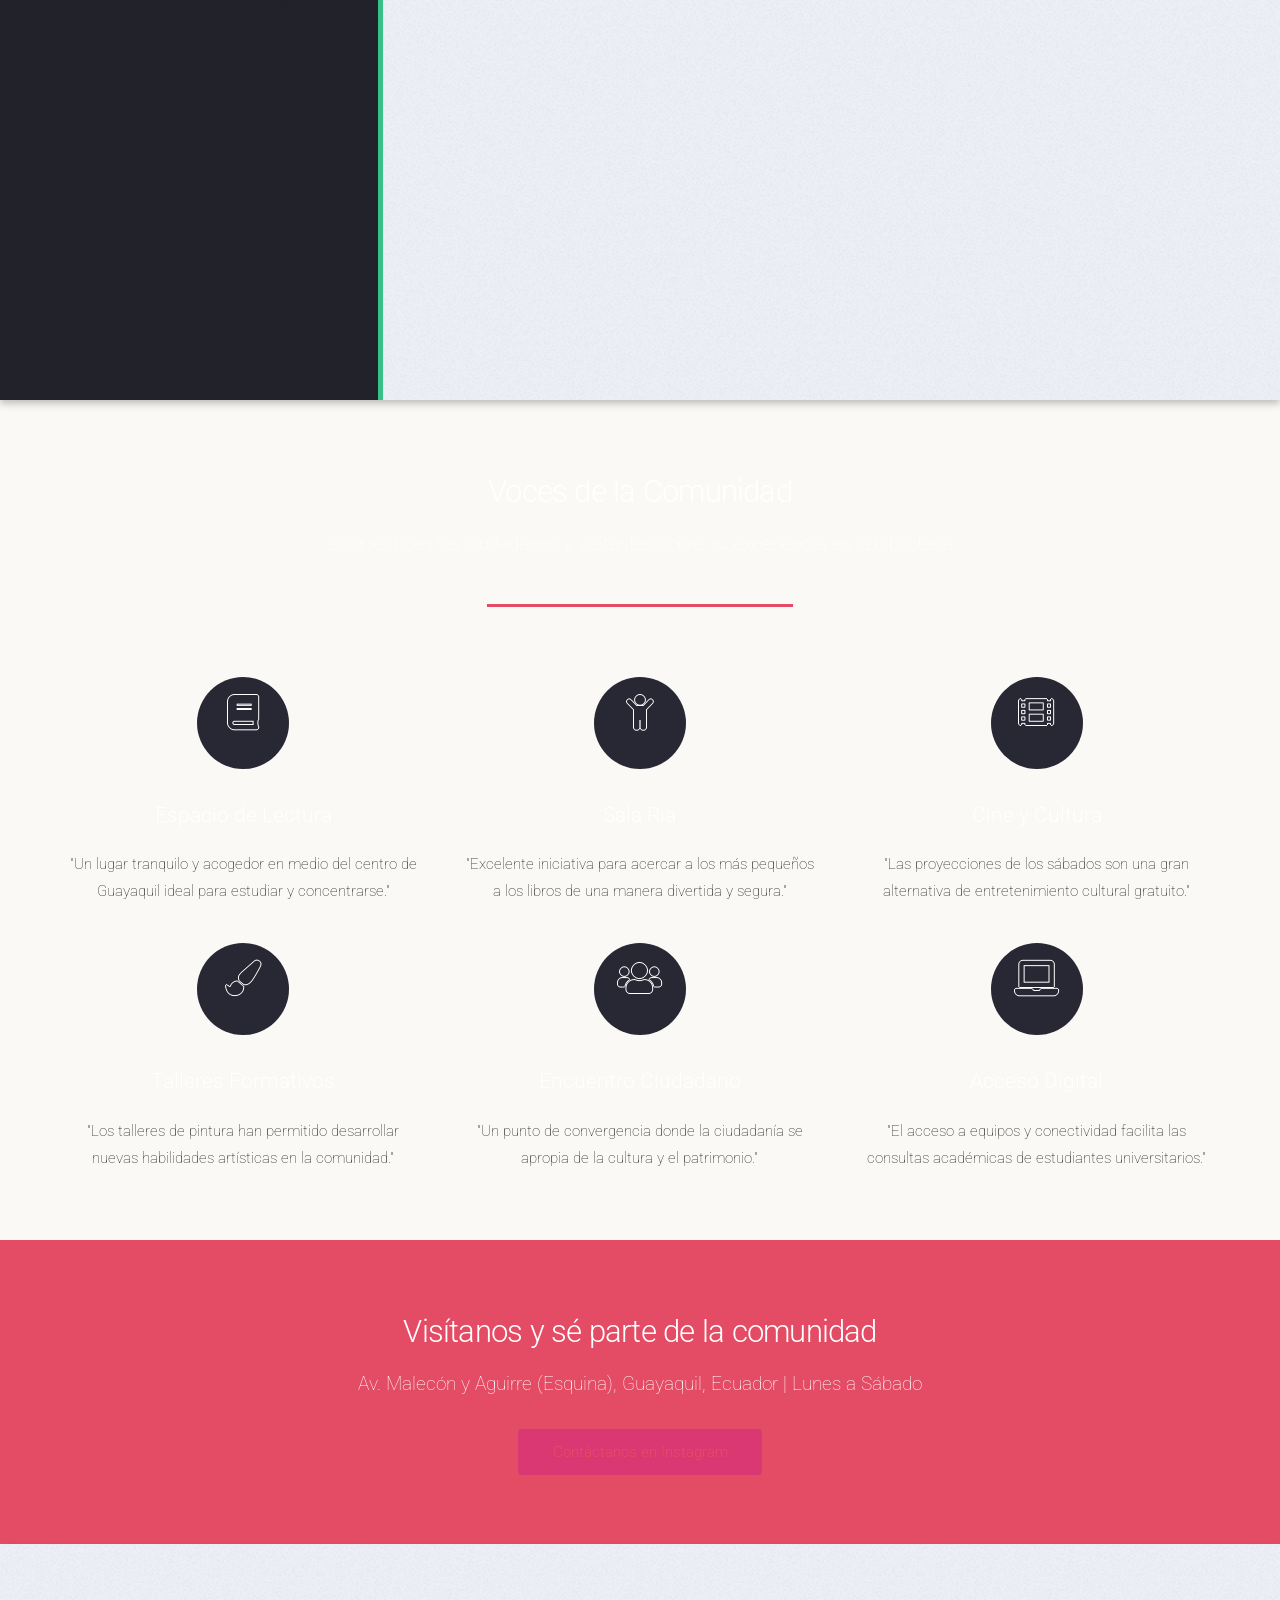
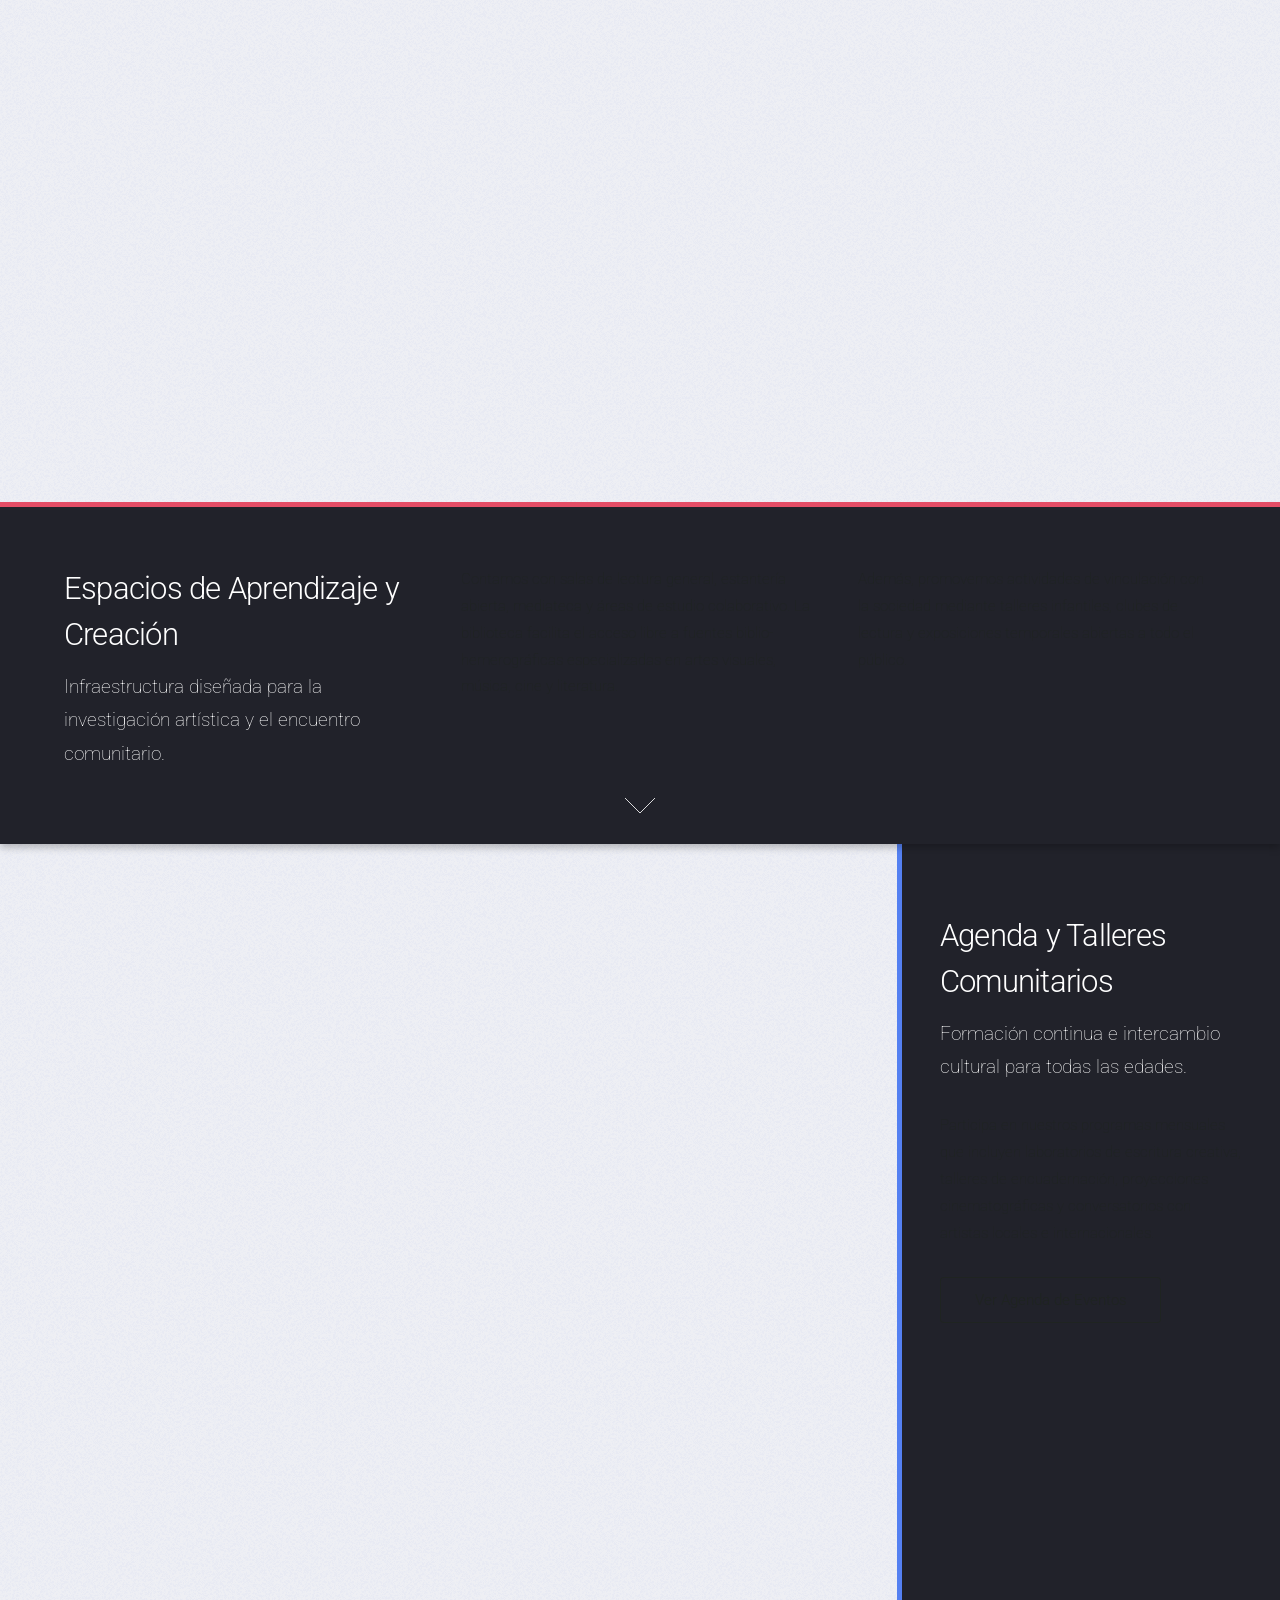
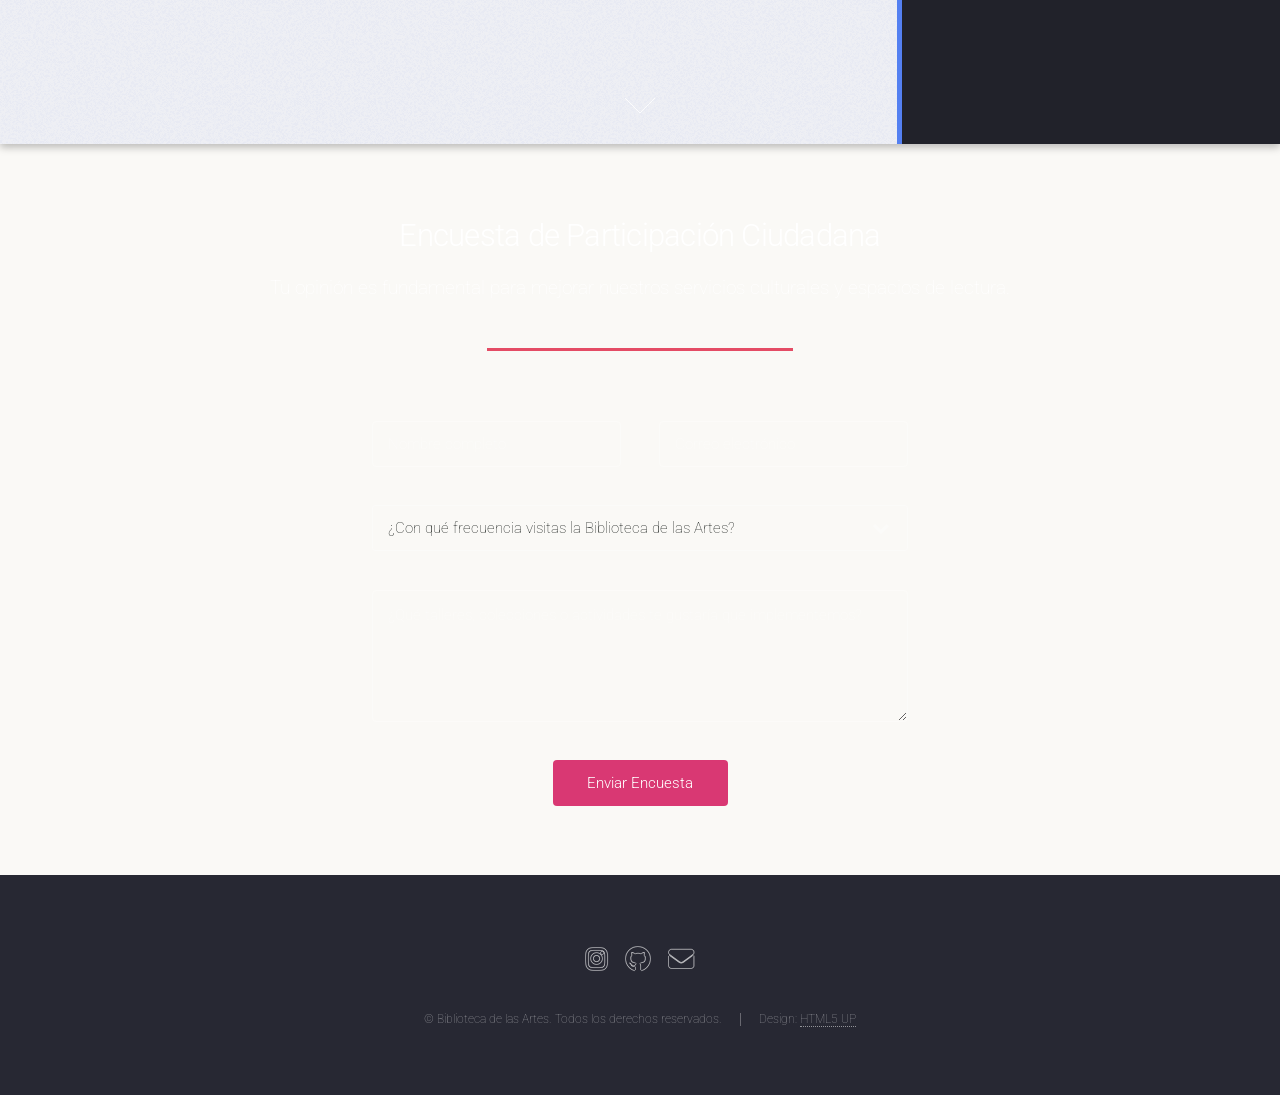
==== commit 30d04839: "Se agrego en el archivo main.css Botones secundarios" ====
--- a/index.html
+++ b/index.html
@@ -253,8 +253,8 @@
 
 		<!-- Scripts -->
 			<script src="assets/js/jquery.min.js"></script>
+			<script src="assets/js/jquery.dropotron.min.js"></script>
 			<script src="assets/js/jquery.scrolly.min.js"></script>
-			<script src="assets/js/jquery.dropotron.min.js"></script>
 			<script src="assets/js/jquery.scrollex.min.js"></script>
 			<script src="assets/js/browser.min.js"></script>
 			<script src="assets/js/breakpoints.min.js"></script>
--- a/assets/css/main.css
+++ b/assets/css/main.css
@@ -4147,3 +4147,22 @@
     background-color: #b82a5c !important; /* Magenta un poco más oscuro al pasar el cursor */
     color: #ffffff !important;
 }
+
+/* 3. Botones Secundarios */
+.button, 
+input[type="submit"], 
+input[type="reset"], 
+input[type="button"] {
+    box-shadow: inset 0 0 0 1px var(--brand-dark) !important;
+    color: var(--brand-dark) !important;
+}
+
+.button:hover, 
+input[type="submit"]:hover, 
+input[type="reset"]:hover, 
+input[type="button"]:hover {
+    box-shadow: inset 0 0 0 1px var(--brand-magenta) !important;
+    color: var(--brand-magenta) !important;
+}
+
+
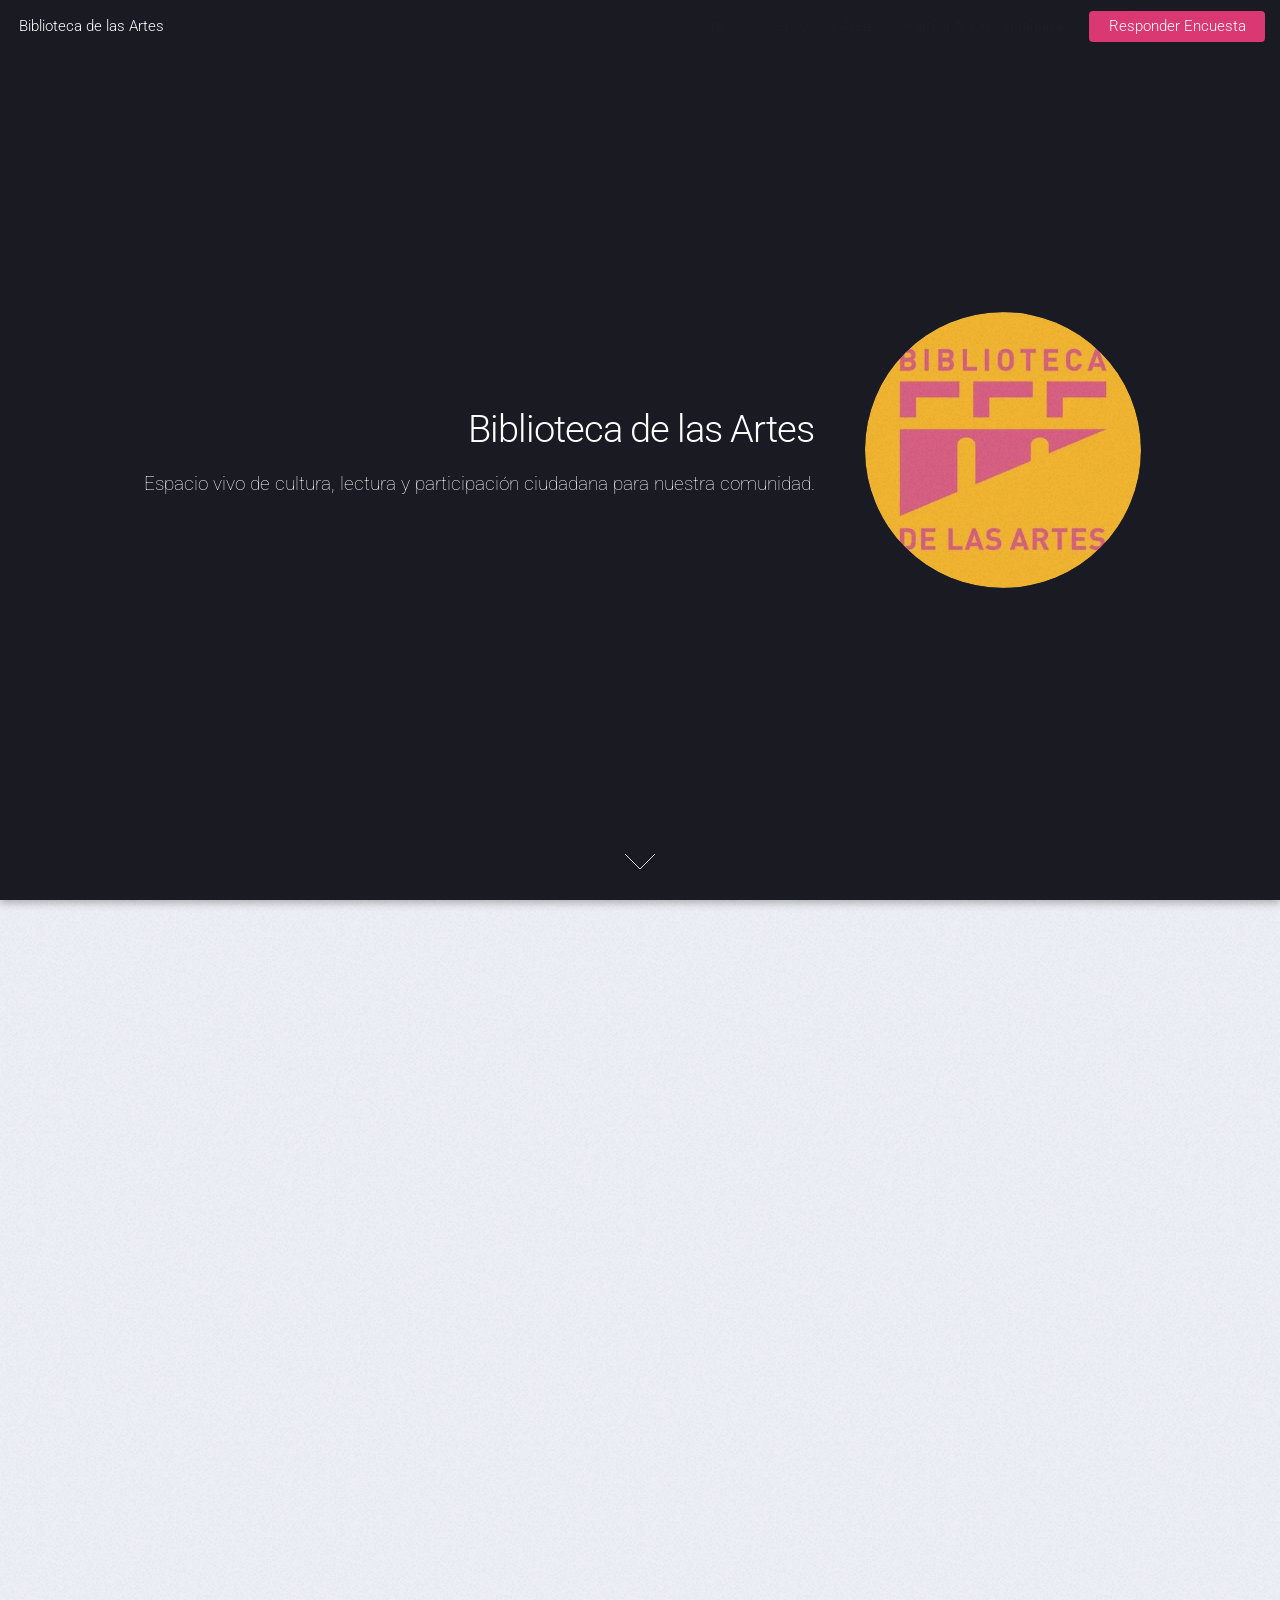
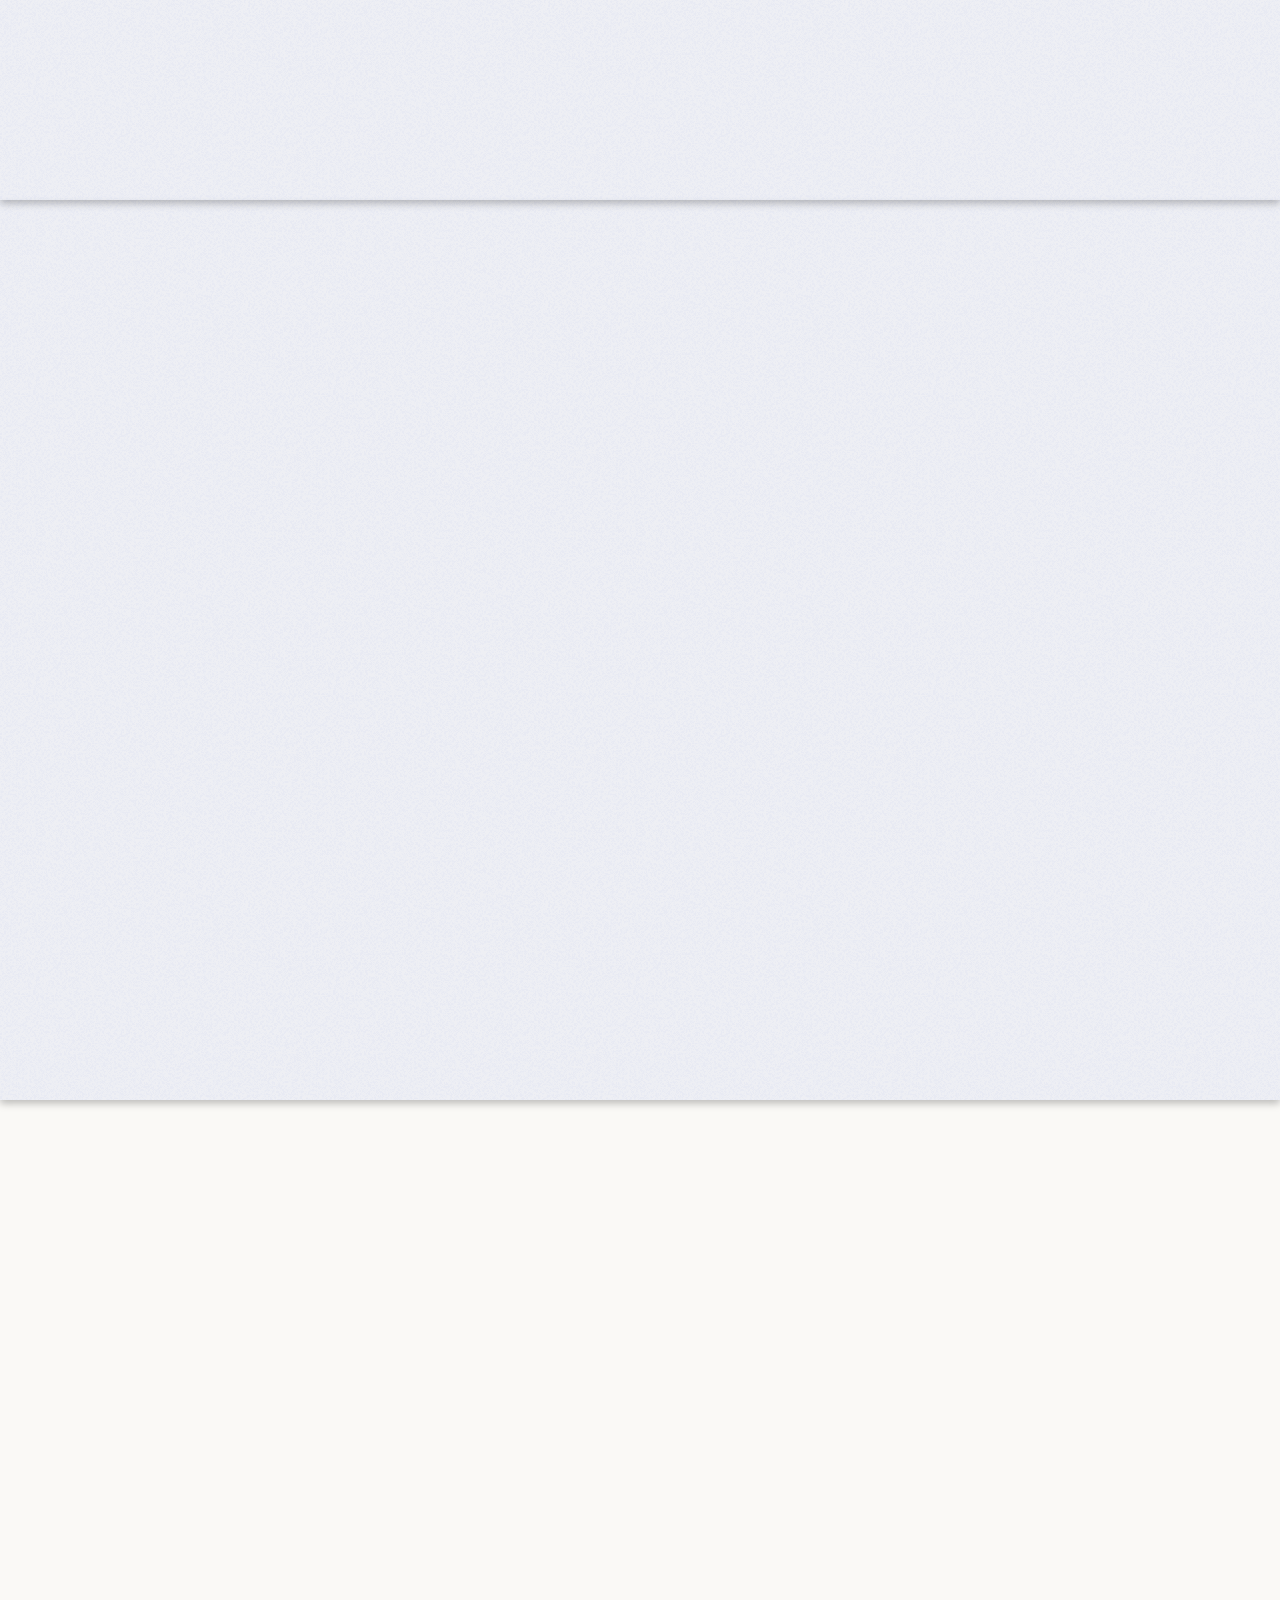
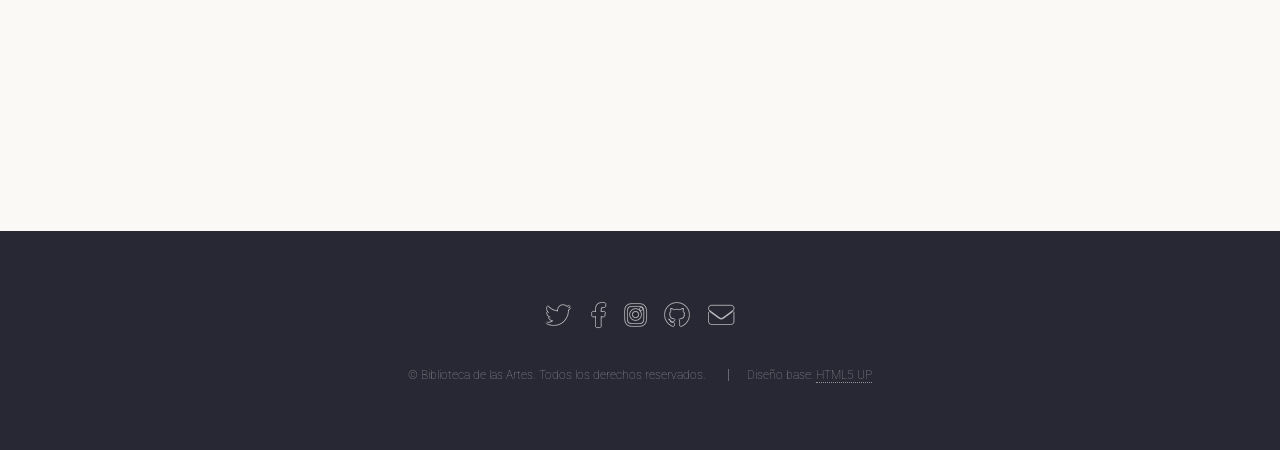
==== commit 1c7abf70: "feat: corregir secciones y cambiar footer" ====
--- a/index.html
+++ b/index.html
@@ -47,119 +47,6 @@
 					<a href="#servicios" class="goto-next scrolly">Siguiente</a>
 				</section>
 
-			<!-- One: Sobre el Espacio -->
-				<section id="one" class="spotlight style1 bottom">
-					<span class="image fit main"><img src="images/pic02.jpg" alt="Espacios de la Biblioteca" /></span>
-					<div class="content">
-						<div class="container">
-							<div class="row">
-								<div class="col-4 col-12-medium">
-									<header>
-										<h2>Un núcleo de dinamización social y cultural</h2>
-										<p>Espacios abiertos para la comunidad y el aprendizaje continuo en Guayaquil.</p>
-									</header>
-								</div>
-								<div class="col-4 col-12-medium">
-									<p>La Biblioteca de las Artes se consolida como un referente de acceso libre a la información, el arte y la literatura. Ubicada en el centro de la ciudad, promueve activamente el encuentro ciudadano a través de servicios bibliotecarios modernos e inclusión cultural para todas las edades.</p>
-								</div>
-								<div class="col-4 col-12-medium">
-									<p>Nuestro propósito es conectar a la ciudadanía con el conocimiento mediante colecciones especializadas, áreas de lectura colaborativa y una agenda de eventos que fomenta la apropiación de los espacios públicos y patrimoniales.</p>
-								</div>
-							</div>
-						</div>
-					</div>
-					<a href="#two" class="more scrolly">Saber más</a>
-				</section>
-
-			<!-- Two -->
-				<section id="two" class="spotlight style2 right">
-					<span class="image fit main"><img src="images/pic03.jpg" alt="Zonas y Servicios" /></span>
-					<div class="content">
-						<header>
-							<h2>Zonas y Servicios para la Ciudadanía</h2>
-							<p>Conoce los espacios diseñados para el aprendizaje, la infancia y la investigación.</p>
-						</header>
-						<p>Disponemos de la <strong>Sala Ría</strong> como un espacio especializado para la niñez y la estimulación temprana a través de la lectura, áreas de estantería abierta para consulta bibliográfica, préstamo de libros a domicilio y acceso a equipos de cómputo y ciber gratuito para estudiantes e investigadores.</p>
-						<ul class="actions">
-							<li><a href="#three" class="button">Ver Agenda Cultural</a></li>
-						</ul>
-					</div>
-					<a href="#three" class="more scrolly">Saber más</a>
-				</section>
-
-			<!-- Three -->
-				<section id="three" class="spotlight style3 left">
-					<span class="image fit main bottom"><img src="images/pic04.jpg" alt="Agenda Cultural" /></span>
-					<div class="content">
-						<header>
-							<h2>Agenda Cultural y Talleres Abiertos</h2>
-							<p>Actividades gratuitas orientadas a la comunidad de Guayaquil.</p>
-						</header>
-						<p>Participa en nuestra programación semanal que incluye el tradicional <strong>Cine Abierto de los Sábados</strong>, talleres formativos de dibujo, pintura y escritura creativa, así como conversatorios con autores locales y presentaciones artísticas para toda la familia.</p>
-						<ul class="actions">
-							<li><a href="#four" class="button">Ver Voces de la Comunidad</a></li>
-						</ul>
-					</div>
-					<a href="#four" class="more scrolly">Saber más</a>
-				</section>
-
-			<!-- Four-->
-				<section id="four" class="wrapper style1 special fade-up">
-					<div class="container">
-						<header class="major">
-							<h2>Voces de la Comunidad</h2>
-							<p>Lo que dicen los ciudadanos y visitantes sobre su experiencia en la biblioteca</p>
-						</header>
-						<div class="box alt">
-							<div class="row gtr-uniform">
-								<section class="col-4 col-6-medium col-12-xsmall">
-									<span class="icon solid alt major fa-book"></span>
-									<h3>Espacio de Lectura</h3>
-									<p>"Un lugar tranquilo y acogedor en medio del centro de Guayaquil ideal para estudiar y concentrarse."</p>
-								</section>
-								<section class="col-4 col-6-medium col-12-xsmall">
-									<span class="icon solid alt major fa-child"></span>
-									<h3>Sala Ría</h3>
-									<p>"Excelente iniciativa para acercar a los más pequeños a los libros de una manera divertida y segura."</p>
-								</section>
-								<section class="col-4 col-6-medium col-12-xsmall">
-									<span class="icon solid alt major fa-film"></span>
-									<h3>Cine y Cultura</h3>
-                                    <p>"Las proyecciones de los sábados son una gran alternativa de entretenimiento cultural gratuito."</p>
-								</section>
-								<section class="col-4 col-6-medium col-12-xsmall">
-									<span class="icon solid alt major fa-paint-brush"></span>
-									<h3>Talleres Formativos</h3>
-									<p>"Los talleres de pintura han permitido desarrollar nuevas habilidades artísticas en la comunidad."</p>
-								</section>
-								<section class="col-4 col-6-medium col-12-xsmall">
-									<span class="icon solid alt major fa-users"></span>
-									<h3>Encuentro Ciudadano</h3>
-									<p>"Un punto de convergencia donde la ciudadanía se apropia de la cultura y el patrimonio."</p>
-								</section>
-								<section class="col-4 col-6-medium col-12-xsmall">
-									<span class="icon solid alt major fa-laptop"></span>
-									<h3>Acceso Digital</h3>
-									<p>"El acceso a equipos y conectividad facilita las consultas académicas de estudiantes universitarios."</p>
-								</section>
-							</div>
-						</div>
-					</div>
-				</section>
-
-
-			<!-- Five: Contacto -->
-				<section id="five" class="wrapper style2 special fade">
-					<div class="container">
-						<header>
-							<h2>Visítanos y sé parte de la comunidad</h2>
-							<p>Av. Malecón y Aguirre (Esquina), Guayaquil, Ecuador | Lunes a Sábado</p>
-						</header>
-						<ul class="actions special">
-							<li><a href="https://www.instagram.com/bibliouartes" target="_blank" class="button primary">Contáctanos en Instagram</a></li>
-						</ul>
-					</div>
-				</section>
 			<!-- Spotlight 1: Servicios Culturales -->
 				<section id="servicios" class="spotlight style1 bottom">
 					<span class="image main"><img src="images/pic02.jpg" alt="Salas de lectura de la Biblioteca de las Artes" /></span>
@@ -199,6 +86,7 @@
 					</div>
 					<a href="#encuesta" class="goto-next scrolly">Siguiente</a>
 				</section>
+
 			<!-- Sección Encuesta y Formulario de Participación -->
 				<section id="encuesta" class="wrapper style1 special fade-up">
 					<div class="container">
@@ -240,12 +128,15 @@
 			<!-- Footer -->
 				<footer id="footer">
 					<ul class="icons">
-						<li><a href="https://www.instagram.com/bibliouartes" target="_blank" class="icon brands alt fa-instagram"><span class="label">Instagram</span></a></li>
-						<li><a href="https://github.com/CBalla-05/explorando-la-cultura-con-la-web" target="_blank" class="icon brands alt fa-github"><span class="label">GitHub</span></a></li>
-						<li><a href="mailto:biblioteca@artes.edu.ec" class="icon solid alt fa-envelope"><span class="label">Email</span></a></li>
+						<li><a href="#" class="icon brands alt fa-twitter"><span class="label">Twitter</span></a></li>
+						<li><a href="#" class="icon brands alt fa-facebook-f"><span class="label">Facebook</span></a></li>
+						<li><a href="#" class="icon brands alt fa-instagram"><span class="label">Instagram</span></a></li>
+						<li><a href="#" class="icon brands alt fa-github"><span class="label">GitHub</span></a></li>
+						<li><a href="#" class="icon solid alt fa-envelope"><span class="label">Email</span></a></li>
 					</ul>
 					<ul class="copyright">
-						<li>&copy; Biblioteca de las Artes. Todos los derechos reservados.</li><li>Design: <a href="http://html5up.net">HTML5 UP</a></li>
+						<li>&copy; Biblioteca de las Artes. Todos los derechos reservados.</li>
+						<li>Diseño base: <a href="http://html5up.net">HTML5 UP</a></li>
 					</ul>
 				</footer>
 
--- a/assets/css/main.css
+++ b/assets/css/main.css
@@ -4165,4 +4165,17 @@
     color: var(--brand-magenta) !important;
 }
 
-
+/* 4. Enlaces del sitio */
+a {
+    color: var(--brand-magenta);
+}
+
+a:hover {
+    color: var(--brand-dark) !important;
+}
+
+/* 5. Línea decorativa del título */
+header.major:after {
+    background: var(--brand-yellow) !important;
+    height: 0.25em !important;
+}
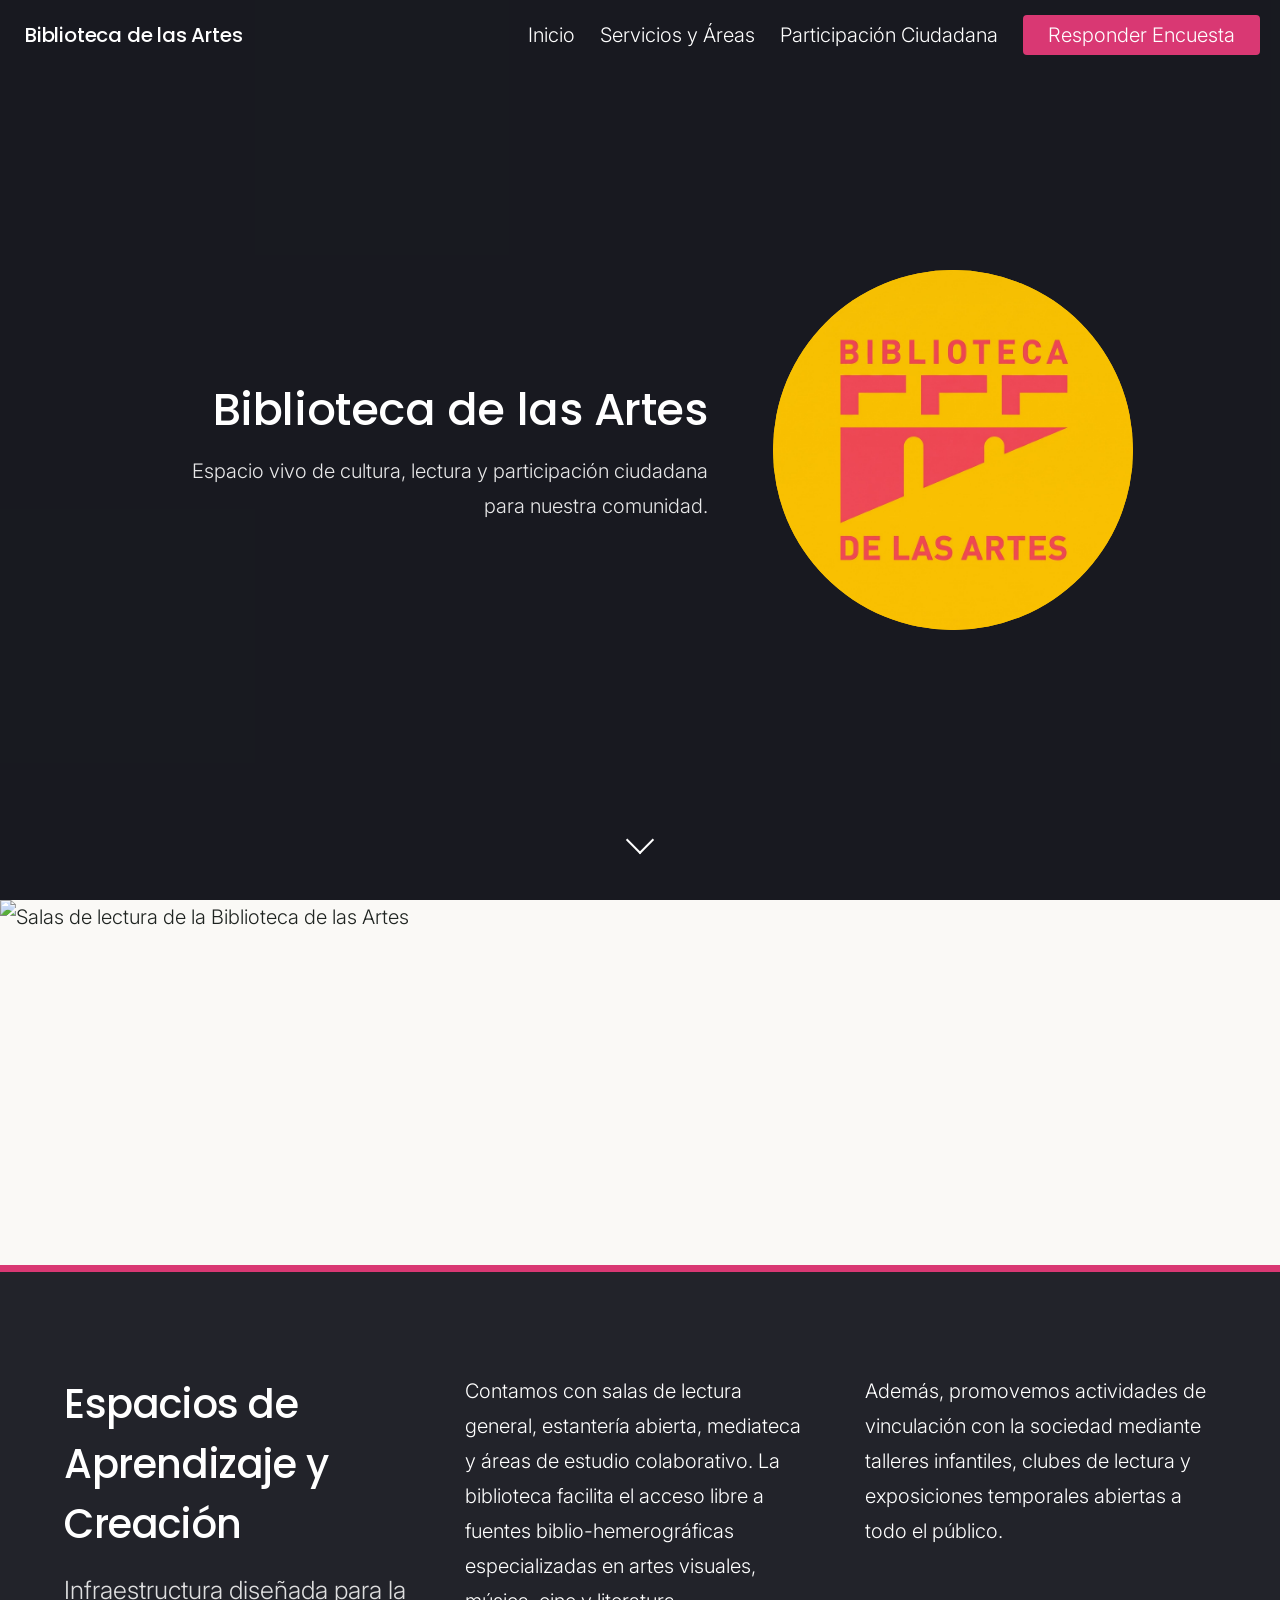
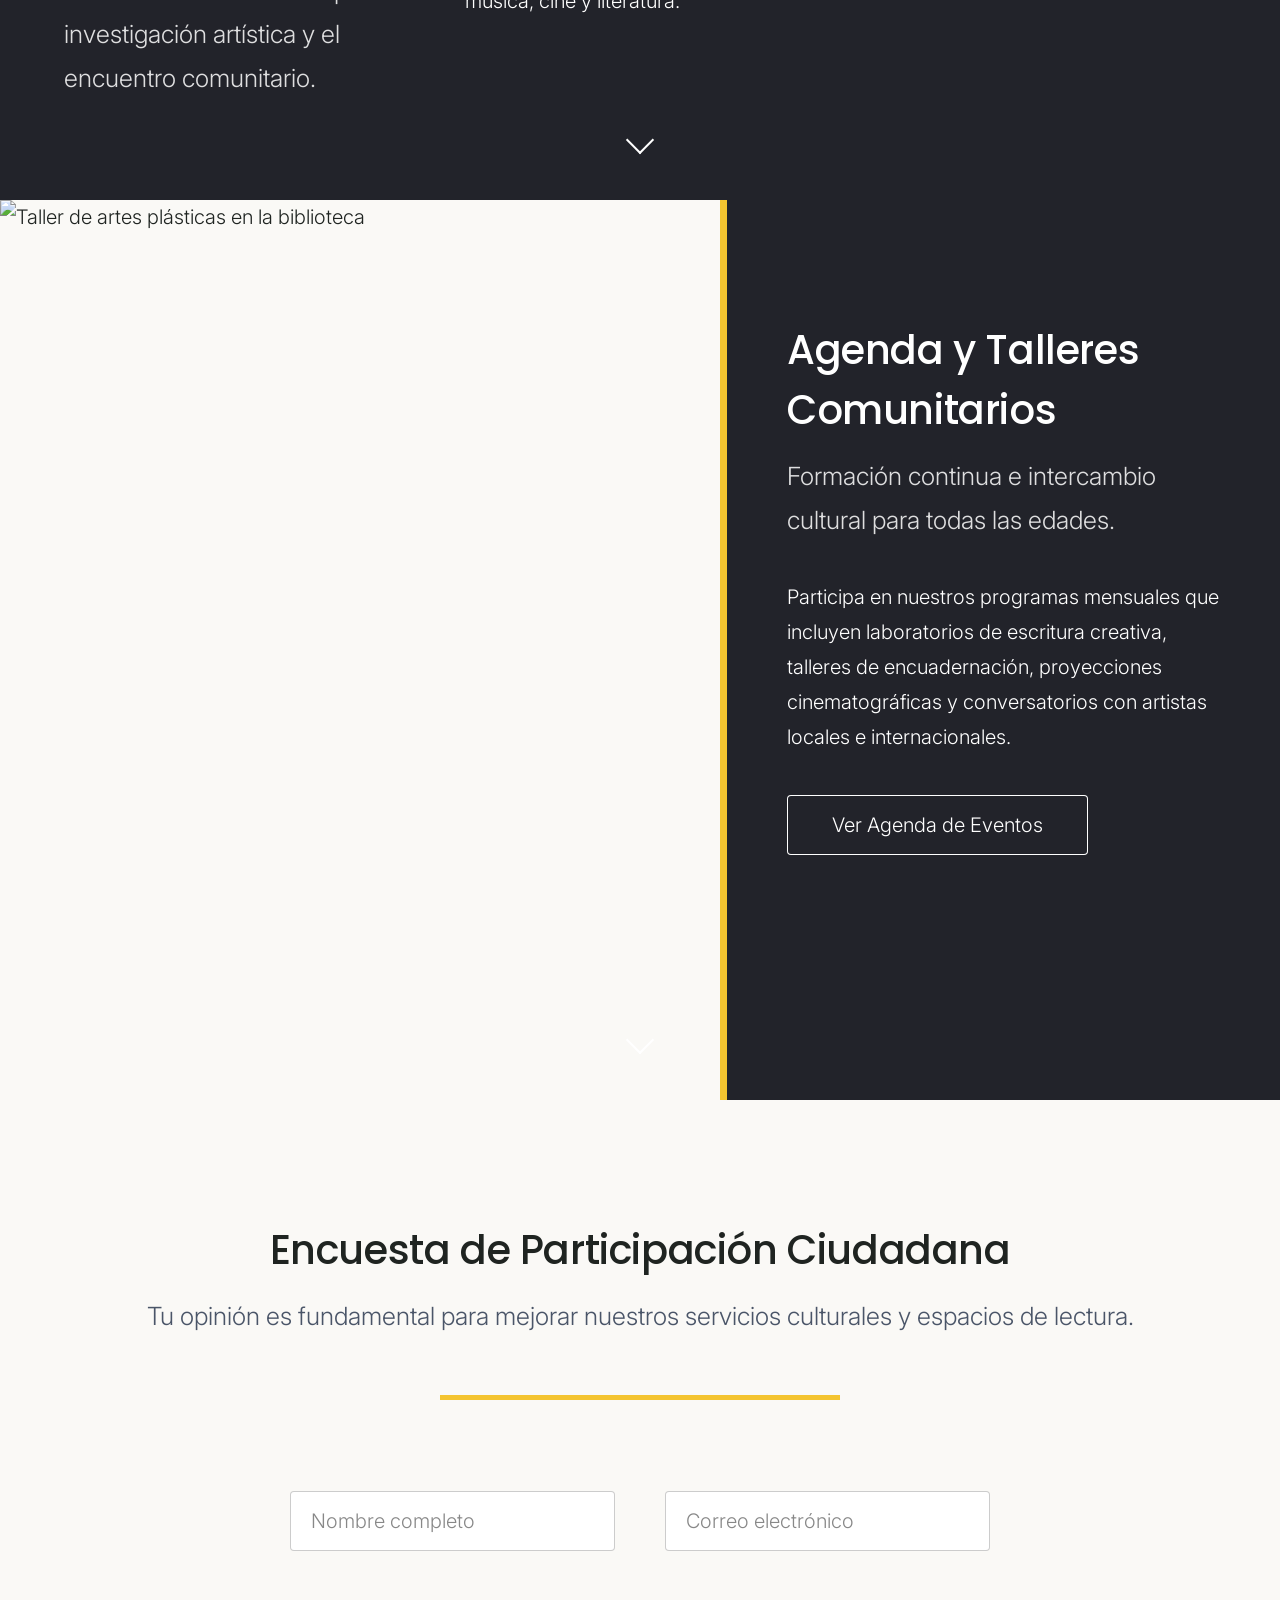
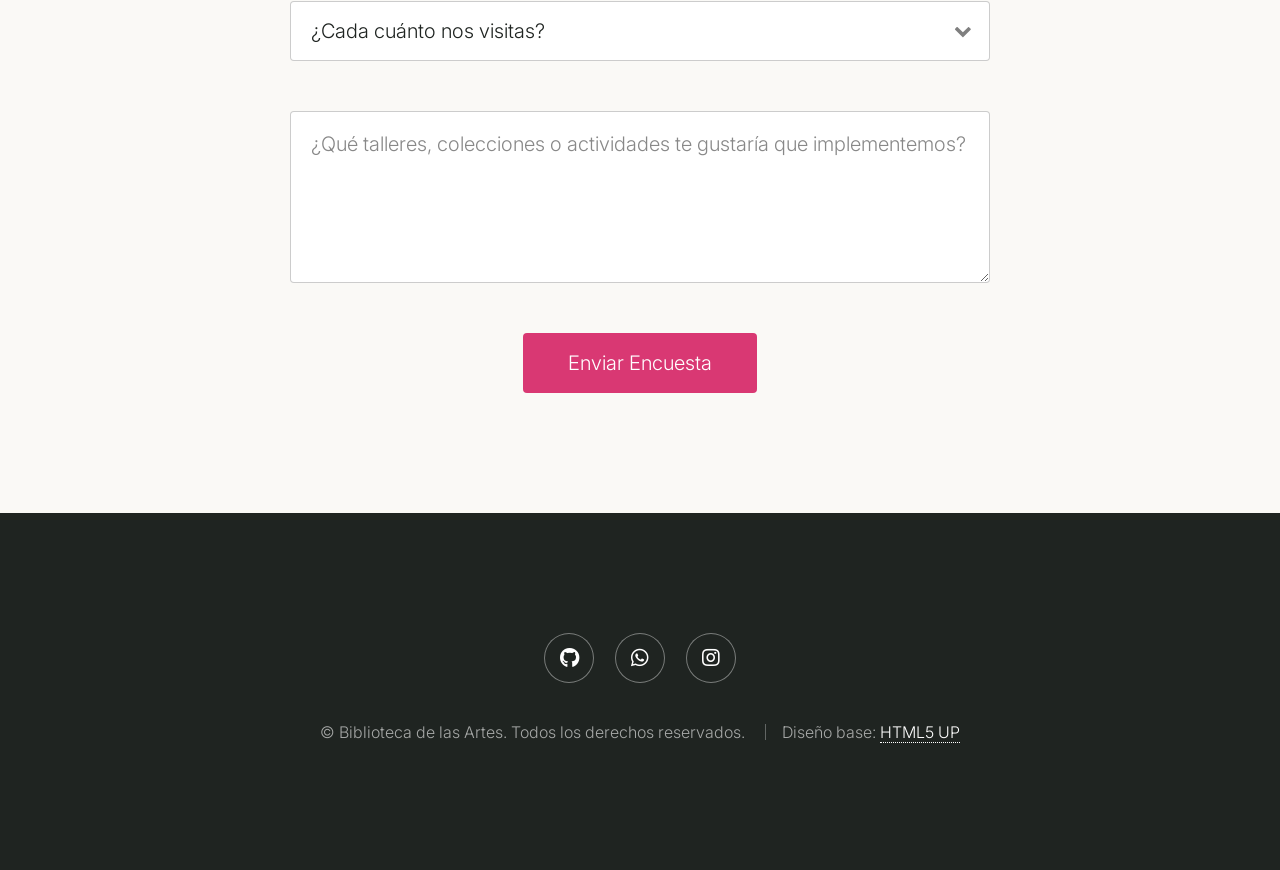
==== commit 6f9ec56c: "fix: Se se modifico en el HTML la parte de enlaces de redes, y en el main.css se corrigio problemas " ====
--- a/index.html
+++ b/index.html
@@ -8,7 +8,7 @@
 	<head>
 		<title>Biblioteca de las Artes | Explorando la cultura con la web</title>
 		<meta charset="utf-8" />
-		<meta name="viewport" content="width=device-width, initial-scale=1, user-scalable=no" />
+		<meta name="viewport" content="width=device-width, initial-scale=1" />
 		<link rel="stylesheet" href="assets/css/main.css" />
 		<noscript><link rel="stylesheet" href="assets/css/noscript.css" /></noscript>
 	</head>
@@ -42,7 +42,7 @@
 							<h2>Biblioteca de las Artes</h2>
 							<p>Espacio vivo de cultura, lectura y participación ciudadana para nuestra comunidad.</p>
 						</header>
-						<span class="image"><img src="images/logo-biblioteca.jpg" alt="Logo de la Biblioteca de las Artes" /></span>
+						<span class="image"><img src="images/logo-biblioteca.png" alt="Logo de la Biblioteca de las Artes" /></span>
 					</div>
 					<a href="#servicios" class="goto-next scrolly">Siguiente</a>
 				</section>
@@ -105,7 +105,7 @@
 								</div>
 								<div class="col-12">
 									<select name="frecuencia" id="frecuencia" required>
-										<option value="">¿Con qué frecuencia visitas la Biblioteca de las Artes?</option>
+										<option value="">¿Cada cuánto nos visitas?</option>
 										<option value="semanal">Varias veces a la semana</option>
 										<option value="mensual">Una o dos veces al mes</option>
 										<option value="eventual">Ocasionalmente para eventos</option>
@@ -128,11 +128,9 @@
 			<!-- Footer -->
 				<footer id="footer">
 					<ul class="icons">
-						<li><a href="#" class="icon brands alt fa-twitter"><span class="label">Twitter</span></a></li>
-						<li><a href="#" class="icon brands alt fa-facebook-f"><span class="label">Facebook</span></a></li>
-						<li><a href="#" class="icon brands alt fa-instagram"><span class="label">Instagram</span></a></li>
-						<li><a href="#" class="icon brands alt fa-github"><span class="label">GitHub</span></a></li>
-						<li><a href="#" class="icon solid alt fa-envelope"><span class="label">Email</span></a></li>
+						<li><a href="https://github.com/cballa-05" class="icon brands alt fa-github" target="_blank" rel="noopener" aria-label="GitHub"><span class="label">GitHub</span></a></li>
+						<li><a href="https://whatsapp.com/channel/0029VarUfghHltYImKMChr0y" class="icon brands alt fa-whatsapp" target="_blank" rel="noopener" aria-label="WhatsApp"><span class="label">WhatsApp</span></a></li>
+						<li><a href="https://www.instagram.com/bibliouartes?utm_source=ig_web_button_share_sheet&rpxt=ZDNlZDc0MzIxNw==" class="icon brands alt fa-instagram" target="_blank" rel="noopener" aria-label="Instagram"><span class="label">Instagram</span></a></li>
 					</ul>
 					<ul class="copyright">
 						<li>&copy; Biblioteca de las Artes. Todos los derechos reservados.</li>
--- a/assets/css/main.css
+++ b/assets/css/main.css
@@ -1,5 +1,5 @@
 @import url("fontawesome-all.min.css");
-@import url("https://fonts.googleapis.com/css?family=Roboto:100,300,100italic,300italic");
+@import url("https://fonts.googleapis.com/css2?family=Inter:wght@300;400;500&family=Poppins:wght@300;400;500;600&display=swap");
 
 /*
 	Landed by HTML5 UP
@@ -83,7 +83,7 @@
 	}
 
 	html, body {
-		background: #1c1d26;
+		background: #FAF9F6;
 	}
 
 	body.is-preload *, body.is-preload *:before, body.is-preload *:after {
@@ -98,10 +98,10 @@
 	}
 
 	body, input, select, textarea {
-		color: rgba(255, 255, 255, 0.75);
-		font-family: "Roboto", Helvetica, sans-serif;
+		color: #1F2421;
+		font-family: "Inter", "Open Sans", Helvetica, Arial, sans-serif;
 		font-size: 15pt;
-		font-weight: 100;
+		font-weight: 300;
 		line-height: 1.75em;
 	}
 
@@ -111,18 +111,18 @@
 		-ms-transition: border-color 0.2s ease-in-out, color 0.2s ease-in-out;
 		transition: border-color 0.2s ease-in-out, color 0.2s ease-in-out;
 		border-bottom: dotted 1px;
-		color: #e44c65;
+		color: #D93873;
 		text-decoration: none;
 	}
 
 		a:hover {
-			color: #e44c65 !important;
+			color: #1F2421 !important;
 			border-bottom-color: transparent;
 		}
 
 	strong, b {
-		color: #ffffff;
-		font-weight: 300;
+		color: #1F2421;
+		font-weight: 400;
 	}
 
 	em, i {
@@ -134,7 +134,7 @@
 	}
 
 	h1, h2, h3, h4, h5, h6 {
-		color: #ffffff;
+		color: #1F2421;
 		font-weight: 300;
 		line-height: 1em;
 		margin: 0 0 1em 0;
@@ -185,7 +185,7 @@
 
 	hr {
 		border: 0;
-		border-bottom: solid 1px rgba(255, 255, 255, 0.3);
+		border-bottom: solid 1px rgba(0, 0, 0, 0.15);
 		margin: 3em 0;
 	}
 
@@ -194,14 +194,14 @@
 		}
 
 	blockquote {
-		border-left: solid 4px rgba(255, 255, 255, 0.3);
+		border-left: solid 4px #D93873;
 		font-style: italic;
 		margin: 0 0 2em 0;
 		padding: 0.5em 0 0.5em 2em;
 	}
 
 	code {
-		background: rgba(255, 255, 255, 0.075);
+		background: rgba(0, 0, 0, 0.05);
 		border-radius: 4px;
 		font-family: "Courier New", monospace;
 		font-size: 0.9em;
@@ -235,401 +235,6 @@
 		text-align: right;
 	}
 
-/* Loader */
-
-	@-moz-keyframes spinner-show {
-		0% {
-			opacity: 0;
-		}
-
-		100% {
-			opacity: 1;
-		}
-	}
-
-	@-webkit-keyframes spinner-show {
-		0% {
-			opacity: 0;
-		}
-
-		100% {
-			opacity: 1;
-		}
-	}
-
-	@-ms-keyframes spinner-show {
-		0% {
-			opacity: 0;
-		}
-
-		100% {
-			opacity: 1;
-		}
-	}
-
-	@keyframes spinner-show {
-		0% {
-			opacity: 0;
-		}
-
-		100% {
-			opacity: 1;
-		}
-	}
-
-	@-moz-keyframes spinner-hide {
-		0% {
-			color: rgba(255, 255, 255, 0.15);
-			z-index: 100001;
-			-moz-transform: scale(1) rotate(0deg);
-			-webkit-transform: scale(1) rotate(0deg);
-			-ms-transform: scale(1) rotate(0deg);
-			transform: scale(1) rotate(0deg);
-		}
-
-		99% {
-			color: #1c1d26;
-			z-index: 100001;
-			-moz-transform: scale(0.5) rotate(360deg);
-			-webkit-transform: scale(0.5) rotate(360deg);
-			-ms-transform: scale(0.5) rotate(360deg);
-			transform: scale(0.5) rotate(360deg);
-		}
-
-		100% {
-			color: #1c1d26;
-			z-index: -1;
-			-moz-transform: scale(0.5) rotate(360deg);
-			-webkit-transform: scale(0.5) rotate(360deg);
-			-ms-transform: scale(0.5) rotate(360deg);
-			transform: scale(0.5) rotate(360deg);
-		}
-	}
-
-	@-webkit-keyframes spinner-hide {
-		0% {
-			color: rgba(255, 255, 255, 0.15);
-			z-index: 100001;
-			-moz-transform: scale(1) rotate(0deg);
-			-webkit-transform: scale(1) rotate(0deg);
-			-ms-transform: scale(1) rotate(0deg);
-			transform: scale(1) rotate(0deg);
-		}
-
-		99% {
-			color: #1c1d26;
-			z-index: 100001;
-			-moz-transform: scale(0.5) rotate(360deg);
-			-webkit-transform: scale(0.5) rotate(360deg);
-			-ms-transform: scale(0.5) rotate(360deg);
-			transform: scale(0.5) rotate(360deg);
-		}
-
-		100% {
-			color: #1c1d26;
-			z-index: -1;
-			-moz-transform: scale(0.5) rotate(360deg);
-			-webkit-transform: scale(0.5) rotate(360deg);
-			-ms-transform: scale(0.5) rotate(360deg);
-			transform: scale(0.5) rotate(360deg);
-		}
-	}
-
-	@-ms-keyframes spinner-hide {
-		0% {
-			color: rgba(255, 255, 255, 0.15);
-			z-index: 100001;
-			-moz-transform: scale(1) rotate(0deg);
-			-webkit-transform: scale(1) rotate(0deg);
-			-ms-transform: scale(1) rotate(0deg);
-			transform: scale(1) rotate(0deg);
-		}
-
-		99% {
-			color: #1c1d26;
-			z-index: 100001;
-			-moz-transform: scale(0.5) rotate(360deg);
-			-webkit-transform: scale(0.5) rotate(360deg);
-			-ms-transform: scale(0.5) rotate(360deg);
-			transform: scale(0.5) rotate(360deg);
-		}
-
-		100% {
-			color: #1c1d26;
-			z-index: -1;
-			-moz-transform: scale(0.5) rotate(360deg);
-			-webkit-transform: scale(0.5) rotate(360deg);
-			-ms-transform: scale(0.5) rotate(360deg);
-			transform: scale(0.5) rotate(360deg);
-		}
-	}
-
-	@keyframes spinner-hide {
-		0% {
-			color: rgba(255, 255, 255, 0.15);
-			z-index: 100001;
-			-moz-transform: scale(1) rotate(0deg);
-			-webkit-transform: scale(1) rotate(0deg);
-			-ms-transform: scale(1) rotate(0deg);
-			transform: scale(1) rotate(0deg);
-		}
-
-		99% {
-			color: #1c1d26;
-			z-index: 100001;
-			-moz-transform: scale(0.5) rotate(360deg);
-			-webkit-transform: scale(0.5) rotate(360deg);
-			-ms-transform: scale(0.5) rotate(360deg);
-			transform: scale(0.5) rotate(360deg);
-		}
-
-		100% {
-			color: #1c1d26;
-			z-index: -1;
-			-moz-transform: scale(0.5) rotate(360deg);
-			-webkit-transform: scale(0.5) rotate(360deg);
-			-ms-transform: scale(0.5) rotate(360deg);
-			transform: scale(0.5) rotate(360deg);
-		}
-	}
-
-	@-moz-keyframes spinner-rotate {
-		0% {
-			-moz-transform: scale(1) rotate(0deg);
-			-webkit-transform: scale(1) rotate(0deg);
-			-ms-transform: scale(1) rotate(0deg);
-			transform: scale(1) rotate(0deg);
-		}
-
-		100% {
-			-moz-transform: scale(1) rotate(360deg);
-			-webkit-transform: scale(1) rotate(360deg);
-			-ms-transform: scale(1) rotate(360deg);
-			transform: scale(1) rotate(360deg);
-		}
-	}
-
-	@-webkit-keyframes spinner-rotate {
-		0% {
-			-moz-transform: scale(1) rotate(0deg);
-			-webkit-transform: scale(1) rotate(0deg);
-			-ms-transform: scale(1) rotate(0deg);
-			transform: scale(1) rotate(0deg);
-		}
-
-		100% {
-			-moz-transform: scale(1) rotate(360deg);
-			-webkit-transform: scale(1) rotate(360deg);
-			-ms-transform: scale(1) rotate(360deg);
-			transform: scale(1) rotate(360deg);
-		}
-	}
-
-	@-ms-keyframes spinner-rotate {
-		0% {
-			-moz-transform: scale(1) rotate(0deg);
-			-webkit-transform: scale(1) rotate(0deg);
-			-ms-transform: scale(1) rotate(0deg);
-			transform: scale(1) rotate(0deg);
-		}
-
-		100% {
-			-moz-transform: scale(1) rotate(360deg);
-			-webkit-transform: scale(1) rotate(360deg);
-			-ms-transform: scale(1) rotate(360deg);
-			transform: scale(1) rotate(360deg);
-		}
-	}
-
-	@keyframes spinner-rotate {
-		0% {
-			-moz-transform: scale(1) rotate(0deg);
-			-webkit-transform: scale(1) rotate(0deg);
-			-ms-transform: scale(1) rotate(0deg);
-			transform: scale(1) rotate(0deg);
-		}
-
-		100% {
-			-moz-transform: scale(1) rotate(360deg);
-			-webkit-transform: scale(1) rotate(360deg);
-			-ms-transform: scale(1) rotate(360deg);
-			transform: scale(1) rotate(360deg);
-		}
-	}
-
-	@-moz-keyframes overlay-hide {
-		0% {
-			opacity: 1;
-			z-index: 100000;
-		}
-
-		15% {
-			opacity: 1;
-			z-index: 100000;
-		}
-
-		99% {
-			opacity: 0;
-			z-index: 100000;
-		}
-
-		100% {
-			opacity: 0;
-			z-index: -1;
-		}
-	}
-
-	@-webkit-keyframes overlay-hide {
-		0% {
-			opacity: 1;
-			z-index: 100000;
-		}
-
-		15% {
-			opacity: 1;
-			z-index: 100000;
-		}
-
-		99% {
-			opacity: 0;
-			z-index: 100000;
-		}
-
-		100% {
-			opacity: 0;
-			z-index: -1;
-		}
-	}
-
-	@-ms-keyframes overlay-hide {
-		0% {
-			opacity: 1;
-			z-index: 100000;
-		}
-
-		15% {
-			opacity: 1;
-			z-index: 100000;
-		}
-
-		99% {
-			opacity: 0;
-			z-index: 100000;
-		}
-
-		100% {
-			opacity: 0;
-			z-index: -1;
-		}
-	}
-
-	@keyframes overlay-hide {
-		0% {
-			opacity: 1;
-			z-index: 100000;
-		}
-
-		15% {
-			opacity: 1;
-			z-index: 100000;
-		}
-
-		99% {
-			opacity: 0;
-			z-index: 100000;
-		}
-
-		100% {
-			opacity: 0;
-			z-index: -1;
-		}
-	}
-
-	body.landing {
-		text-decoration: none;
-	}
-
-		body.landing:before {
-			-moz-osx-font-smoothing: grayscale;
-			-webkit-font-smoothing: antialiased;
-			display: inline-block;
-			font-style: normal;
-			font-variant: normal;
-			text-rendering: auto;
-			line-height: 1;
-			text-transform: none !important;
-			font-family: 'Font Awesome 5 Free';
-			font-weight: 900;
-		}
-
-		body.landing:before {
-			-moz-animation: spinner-show 1.5s 1 0.25s ease forwards, spinner-hide 0.25s ease-in-out forwards !important;
-			-webkit-animation: spinner-show 1.5s 1 0.25s ease forwards, spinner-hide 0.25s ease-in-out forwards !important;
-			-ms-animation: spinner-show 1.5s 1 0.25s ease forwards, spinner-hide 0.25s ease-in-out forwards !important;
-			animation: spinner-show 1.5s 1 0.25s ease forwards, spinner-hide 0.25s ease-in-out forwards !important;
-			-moz-transform-origin: 50% 50%;
-			-webkit-transform-origin: 50% 50%;
-			-ms-transform-origin: 50% 50%;
-			transform-origin: 50% 50%;
-			color: rgba(255, 255, 255, 0.15);
-			content: '\f1ce';
-			cursor: default;
-			display: block;
-			font-size: 2em;
-			height: 2em;
-			left: 50%;
-			line-height: 2em;
-			margin: -1em 0 0 -1em;
-			opacity: 0;
-			position: fixed;
-			text-align: center;
-			top: 50%;
-			width: 2em;
-			z-index: -1;
-		}
-
-		body.landing:after {
-			-moz-animation: overlay-hide 1.5s ease-in forwards !important;
-			-webkit-animation: overlay-hide 1.5s ease-in forwards !important;
-			-ms-animation: overlay-hide 1.5s ease-in forwards !important;
-			animation: overlay-hide 1.5s ease-in forwards !important;
-			background: #1c1d26;
-			content: '';
-			display: block;
-			height: 100%;
-			left: 0;
-			opacity: 0;
-			position: fixed;
-			top: 0;
-			width: 100%;
-			z-index: -1;
-		}
-
-		body.landing.is-preload:before {
-			-moz-animation: spinner-show 1.5s 1 0.25s ease forwards, spinner-rotate 0.75s infinite linear !important;
-			-webkit-animation: spinner-show 1.5s 1 0.25s ease forwards, spinner-rotate 0.75s infinite linear !important;
-			-ms-animation: spinner-show 1.5s 1 0.25s ease forwards, spinner-rotate 0.75s infinite linear !important;
-			animation: spinner-show 1.5s 1 0.25s ease forwards, spinner-rotate 0.75s infinite linear !important;
-			z-index: 100001;
-		}
-
-		body.landing.is-preload:after {
-			-moz-animation: none !important;
-			-webkit-animation: none !important;
-			-ms-animation: none !important;
-			animation: none !important;
-			opacity: 1;
-			z-index: 100000;
-		}
-
-	@media (-webkit-min-device-pixel-ratio: 2) {
-
-		body.landing:before {
-			line-height: 2.025em;
-		}
-
-	}
-
 /* Container */
 
 	.container {
@@ -686,1465 +291,49 @@
 		flex-wrap: wrap;
 		box-sizing: border-box;
 		align-items: stretch;
+		margin-top: 0;
+		margin-left: -2.5em;
 	}
 
 		.row > * {
 			box-sizing: border-box;
-		}
-
-		.row.gtr-uniform > * > :last-child {
-			margin-bottom: 0;
-		}
-
-		.row.aln-left {
-			justify-content: flex-start;
-		}
-
-		.row.aln-center {
-			justify-content: center;
-		}
-
-		.row.aln-right {
-			justify-content: flex-end;
-		}
-
-		.row.aln-top {
-			align-items: flex-start;
-		}
-
-		.row.aln-middle {
-			align-items: center;
-		}
-
-		.row.aln-bottom {
-			align-items: flex-end;
-		}
-
-		.row > .imp {
-			order: -1;
-		}
-
-		.row > .col-1 {
-			width: 8.33333%;
-		}
-
-		.row > .off-1 {
-			margin-left: 8.33333%;
-		}
-
-		.row > .col-2 {
-			width: 16.66667%;
-		}
-
-		.row > .off-2 {
-			margin-left: 16.66667%;
-		}
-
-		.row > .col-3 {
-			width: 25%;
-		}
-
-		.row > .off-3 {
-			margin-left: 25%;
-		}
-
-		.row > .col-4 {
-			width: 33.33333%;
-		}
-
-		.row > .off-4 {
-			margin-left: 33.33333%;
-		}
-
-		.row > .col-5 {
-			width: 41.66667%;
-		}
-
-		.row > .off-5 {
-			margin-left: 41.66667%;
-		}
-
-		.row > .col-6 {
-			width: 50%;
-		}
-
-		.row > .off-6 {
-			margin-left: 50%;
-		}
-
-		.row > .col-7 {
-			width: 58.33333%;
-		}
-
-		.row > .off-7 {
-			margin-left: 58.33333%;
-		}
-
-		.row > .col-8 {
-			width: 66.66667%;
-		}
-
-		.row > .off-8 {
-			margin-left: 66.66667%;
-		}
-
-		.row > .col-9 {
-			width: 75%;
-		}
-
-		.row > .off-9 {
-			margin-left: 75%;
-		}
-
-		.row > .col-10 {
-			width: 83.33333%;
-		}
-
-		.row > .off-10 {
-			margin-left: 83.33333%;
-		}
-
-		.row > .col-11 {
-			width: 91.66667%;
-		}
-
-		.row > .off-11 {
-			margin-left: 91.66667%;
-		}
-
-		.row > .col-12 {
-			width: 100%;
-		}
-
-		.row > .off-12 {
-			margin-left: 100%;
-		}
-
-		.row.gtr-0 {
-			margin-top: 0;
-			margin-left: 0em;
-		}
-
-			.row.gtr-0 > * {
-				padding: 0 0 0 0em;
-			}
-
-			.row.gtr-0.gtr-uniform {
-				margin-top: 0em;
-			}
-
-				.row.gtr-0.gtr-uniform > * {
-					padding-top: 0em;
-				}
-
-		.row.gtr-25 {
-			margin-top: 0;
-			margin-left: -0.625em;
-		}
-
-			.row.gtr-25 > * {
-				padding: 0 0 0 0.625em;
-			}
-
-			.row.gtr-25.gtr-uniform {
-				margin-top: -0.625em;
-			}
-
-				.row.gtr-25.gtr-uniform > * {
-					padding-top: 0.625em;
-				}
-
-		.row.gtr-50 {
-			margin-top: 0;
-			margin-left: -1.25em;
-		}
-
-			.row.gtr-50 > * {
-				padding: 0 0 0 1.25em;
-			}
-
-			.row.gtr-50.gtr-uniform {
-				margin-top: -1.25em;
-			}
-
-				.row.gtr-50.gtr-uniform > * {
-					padding-top: 1.25em;
-				}
-
-		.row {
-			margin-top: 0;
-			margin-left: -2.5em;
-		}
-
-			.row > * {
-				padding: 0 0 0 2.5em;
-			}
-
-			.row.gtr-uniform {
-				margin-top: -2.5em;
-			}
-
-				.row.gtr-uniform > * {
-					padding-top: 2.5em;
-				}
-
-		.row.gtr-150 {
-			margin-top: 0;
-			margin-left: -3.75em;
-		}
-
-			.row.gtr-150 > * {
-				padding: 0 0 0 3.75em;
-			}
-
-			.row.gtr-150.gtr-uniform {
-				margin-top: -3.75em;
-			}
-
-				.row.gtr-150.gtr-uniform > * {
-					padding-top: 3.75em;
-				}
-
-		.row.gtr-200 {
-			margin-top: 0;
-			margin-left: -5em;
-		}
-
-			.row.gtr-200 > * {
-				padding: 0 0 0 5em;
-			}
-
-			.row.gtr-200.gtr-uniform {
-				margin-top: -5em;
-			}
-
-				.row.gtr-200.gtr-uniform > * {
-					padding-top: 5em;
-				}
-
-		@media screen and (max-width: 1680px) {
-
-			.row {
-				display: flex;
-				flex-wrap: wrap;
-				box-sizing: border-box;
-				align-items: stretch;
-			}
-
-				.row > * {
-					box-sizing: border-box;
-				}
-
-				.row.gtr-uniform > * > :last-child {
-					margin-bottom: 0;
-				}
-
-				.row.aln-left {
-					justify-content: flex-start;
-				}
-
-				.row.aln-center {
-					justify-content: center;
-				}
-
-				.row.aln-right {
-					justify-content: flex-end;
-				}
-
-				.row.aln-top {
-					align-items: flex-start;
-				}
-
-				.row.aln-middle {
-					align-items: center;
-				}
-
-				.row.aln-bottom {
-					align-items: flex-end;
-				}
-
-				.row > .imp-xlarge {
-					order: -1;
-				}
-
-				.row > .col-1-xlarge {
-					width: 8.33333%;
-				}
-
-				.row > .off-1-xlarge {
-					margin-left: 8.33333%;
-				}
-
-				.row > .col-2-xlarge {
-					width: 16.66667%;
-				}
-
-				.row > .off-2-xlarge {
-					margin-left: 16.66667%;
-				}
-
-				.row > .col-3-xlarge {
-					width: 25%;
-				}
-
-				.row > .off-3-xlarge {
-					margin-left: 25%;
-				}
-
-				.row > .col-4-xlarge {
-					width: 33.33333%;
-				}
-
-				.row > .off-4-xlarge {
-					margin-left: 33.33333%;
-				}
-
-				.row > .col-5-xlarge {
-					width: 41.66667%;
-				}
-
-				.row > .off-5-xlarge {
-					margin-left: 41.66667%;
-				}
-
-				.row > .col-6-xlarge {
-					width: 50%;
-				}
-
-				.row > .off-6-xlarge {
-					margin-left: 50%;
-				}
-
-				.row > .col-7-xlarge {
-					width: 58.33333%;
-				}
-
-				.row > .off-7-xlarge {
-					margin-left: 58.33333%;
-				}
-
-				.row > .col-8-xlarge {
-					width: 66.66667%;
-				}
-
-				.row > .off-8-xlarge {
-					margin-left: 66.66667%;
-				}
-
-				.row > .col-9-xlarge {
-					width: 75%;
-				}
-
-				.row > .off-9-xlarge {
-					margin-left: 75%;
-				}
-
-				.row > .col-10-xlarge {
-					width: 83.33333%;
-				}
-
-				.row > .off-10-xlarge {
-					margin-left: 83.33333%;
-				}
-
-				.row > .col-11-xlarge {
-					width: 91.66667%;
-				}
-
-				.row > .off-11-xlarge {
-					margin-left: 91.66667%;
-				}
-
-				.row > .col-12-xlarge {
-					width: 100%;
-				}
-
-				.row > .off-12-xlarge {
-					margin-left: 100%;
-				}
-
-				.row.gtr-0 {
-					margin-top: 0;
-					margin-left: 0em;
-				}
-
-					.row.gtr-0 > * {
-						padding: 0 0 0 0em;
-					}
-
-					.row.gtr-0.gtr-uniform {
-						margin-top: 0em;
-					}
-
-						.row.gtr-0.gtr-uniform > * {
-							padding-top: 0em;
-						}
-
-				.row.gtr-25 {
-					margin-top: 0;
-					margin-left: -0.625em;
-				}
-
-					.row.gtr-25 > * {
-						padding: 0 0 0 0.625em;
-					}
-
-					.row.gtr-25.gtr-uniform {
-						margin-top: -0.625em;
-					}
-
-						.row.gtr-25.gtr-uniform > * {
-							padding-top: 0.625em;
-						}
-
-				.row.gtr-50 {
-					margin-top: 0;
-					margin-left: -1.25em;
-				}
-
-					.row.gtr-50 > * {
-						padding: 0 0 0 1.25em;
-					}
-
-					.row.gtr-50.gtr-uniform {
-						margin-top: -1.25em;
-					}
-
-						.row.gtr-50.gtr-uniform > * {
-							padding-top: 1.25em;
-						}
-
-				.row {
-					margin-top: 0;
-					margin-left: -2.5em;
-				}
-
-					.row > * {
-						padding: 0 0 0 2.5em;
-					}
-
-					.row.gtr-uniform {
-						margin-top: -2.5em;
-					}
-
-						.row.gtr-uniform > * {
-							padding-top: 2.5em;
-						}
-
-				.row.gtr-150 {
-					margin-top: 0;
-					margin-left: -3.75em;
-				}
-
-					.row.gtr-150 > * {
-						padding: 0 0 0 3.75em;
-					}
-
-					.row.gtr-150.gtr-uniform {
-						margin-top: -3.75em;
-					}
-
-						.row.gtr-150.gtr-uniform > * {
-							padding-top: 3.75em;
-						}
-
-				.row.gtr-200 {
-					margin-top: 0;
-					margin-left: -5em;
-				}
-
-					.row.gtr-200 > * {
-						padding: 0 0 0 5em;
-					}
-
-					.row.gtr-200.gtr-uniform {
-						margin-top: -5em;
-					}
-
-						.row.gtr-200.gtr-uniform > * {
-							padding-top: 5em;
-						}
-
-		}
-
-		@media screen and (max-width: 1280px) {
-
-			.row {
-				display: flex;
-				flex-wrap: wrap;
-				box-sizing: border-box;
-				align-items: stretch;
-			}
-
-				.row > * {
-					box-sizing: border-box;
-				}
-
-				.row.gtr-uniform > * > :last-child {
-					margin-bottom: 0;
-				}
-
-				.row.aln-left {
-					justify-content: flex-start;
-				}
-
-				.row.aln-center {
-					justify-content: center;
-				}
-
-				.row.aln-right {
-					justify-content: flex-end;
-				}
-
-				.row.aln-top {
-					align-items: flex-start;
-				}
-
-				.row.aln-middle {
-					align-items: center;
-				}
-
-				.row.aln-bottom {
-					align-items: flex-end;
-				}
-
-				.row > .imp-large {
-					order: -1;
-				}
-
-				.row > .col-1-large {
-					width: 8.33333%;
-				}
-
-				.row > .off-1-large {
-					margin-left: 8.33333%;
-				}
-
-				.row > .col-2-large {
-					width: 16.66667%;
-				}
-
-				.row > .off-2-large {
-					margin-left: 16.66667%;
-				}
-
-				.row > .col-3-large {
-					width: 25%;
-				}
-
-				.row > .off-3-large {
-					margin-left: 25%;
-				}
-
-				.row > .col-4-large {
-					width: 33.33333%;
-				}
-
-				.row > .off-4-large {
-					margin-left: 33.33333%;
-				}
-
-				.row > .col-5-large {
-					width: 41.66667%;
-				}
-
-				.row > .off-5-large {
-					margin-left: 41.66667%;
-				}
-
-				.row > .col-6-large {
-					width: 50%;
-				}
-
-				.row > .off-6-large {
-					margin-left: 50%;
-				}
-
-				.row > .col-7-large {
-					width: 58.33333%;
-				}
-
-				.row > .off-7-large {
-					margin-left: 58.33333%;
-				}
-
-				.row > .col-8-large {
-					width: 66.66667%;
-				}
-
-				.row > .off-8-large {
-					margin-left: 66.66667%;
-				}
-
-				.row > .col-9-large {
-					width: 75%;
-				}
-
-				.row > .off-9-large {
-					margin-left: 75%;
-				}
-
-				.row > .col-10-large {
-					width: 83.33333%;
-				}
-
-				.row > .off-10-large {
-					margin-left: 83.33333%;
-				}
-
-				.row > .col-11-large {
-					width: 91.66667%;
-				}
-
-				.row > .off-11-large {
-					margin-left: 91.66667%;
-				}
-
-				.row > .col-12-large {
-					width: 100%;
-				}
-
-				.row > .off-12-large {
-					margin-left: 100%;
-				}
-
-				.row.gtr-0 {
-					margin-top: 0;
-					margin-left: 0em;
-				}
-
-					.row.gtr-0 > * {
-						padding: 0 0 0 0em;
-					}
-
-					.row.gtr-0.gtr-uniform {
-						margin-top: 0em;
-					}
-
-						.row.gtr-0.gtr-uniform > * {
-							padding-top: 0em;
-						}
-
-				.row.gtr-25 {
-					margin-top: 0;
-					margin-left: -0.625em;
-				}
-
-					.row.gtr-25 > * {
-						padding: 0 0 0 0.625em;
-					}
-
-					.row.gtr-25.gtr-uniform {
-						margin-top: -0.625em;
-					}
-
-						.row.gtr-25.gtr-uniform > * {
-							padding-top: 0.625em;
-						}
-
-				.row.gtr-50 {
-					margin-top: 0;
-					margin-left: -1.25em;
-				}
-
-					.row.gtr-50 > * {
-						padding: 0 0 0 1.25em;
-					}
-
-					.row.gtr-50.gtr-uniform {
-						margin-top: -1.25em;
-					}
-
-						.row.gtr-50.gtr-uniform > * {
-							padding-top: 1.25em;
-						}
-
-				.row {
-					margin-top: 0;
-					margin-left: -2.5em;
-				}
-
-					.row > * {
-						padding: 0 0 0 2.5em;
-					}
-
-					.row.gtr-uniform {
-						margin-top: -2.5em;
-					}
-
-						.row.gtr-uniform > * {
-							padding-top: 2.5em;
-						}
-
-				.row.gtr-150 {
-					margin-top: 0;
-					margin-left: -3.75em;
-				}
-
-					.row.gtr-150 > * {
-						padding: 0 0 0 3.75em;
-					}
-
-					.row.gtr-150.gtr-uniform {
-						margin-top: -3.75em;
-					}
-
-						.row.gtr-150.gtr-uniform > * {
-							padding-top: 3.75em;
-						}
-
-				.row.gtr-200 {
-					margin-top: 0;
-					margin-left: -5em;
-				}
-
-					.row.gtr-200 > * {
-						padding: 0 0 0 5em;
-					}
-
-					.row.gtr-200.gtr-uniform {
-						margin-top: -5em;
-					}
-
-						.row.gtr-200.gtr-uniform > * {
-							padding-top: 5em;
-						}
-
-		}
+			padding: 0 0 0 2.5em;
+		}
+
+		.row.gtr-uniform {
+			margin-top: -2.5em;
+		}
+
+			.row.gtr-uniform > * {
+				padding-top: 2.5em;
+			}
+
+			.row.gtr-uniform > * > :last-child {
+				margin-bottom: 0;
+			}
+
+		.row > .col-1 { width: 8.33333%; }
+		.row > .col-2 { width: 16.66667%; }
+		.row > .col-3 { width: 25%; }
+		.row > .col-4 { width: 33.33333%; }
+		.row > .col-5 { width: 41.66667%; }
+		.row > .col-6 { width: 50%; }
+		.row > .col-7 { width: 58.33333%; }
+		.row > .col-8 { width: 66.66667%; }
+		.row > .col-9 { width: 75%; }
+		.row > .col-10 { width: 83.33333%; }
+		.row > .col-11 { width: 91.66667%; }
+		.row > .col-12 { width: 100%; }
 
 		@media screen and (max-width: 980px) {
-
-			.row {
-				display: flex;
-				flex-wrap: wrap;
-				box-sizing: border-box;
-				align-items: stretch;
-			}
-
-				.row > * {
-					box-sizing: border-box;
-				}
-
-				.row.gtr-uniform > * > :last-child {
-					margin-bottom: 0;
-				}
-
-				.row.aln-left {
-					justify-content: flex-start;
-				}
-
-				.row.aln-center {
-					justify-content: center;
-				}
-
-				.row.aln-right {
-					justify-content: flex-end;
-				}
-
-				.row.aln-top {
-					align-items: flex-start;
-				}
-
-				.row.aln-middle {
-					align-items: center;
-				}
-
-				.row.aln-bottom {
-					align-items: flex-end;
-				}
-
-				.row > .imp-medium {
-					order: -1;
-				}
-
-				.row > .col-1-medium {
-					width: 8.33333%;
-				}
-
-				.row > .off-1-medium {
-					margin-left: 8.33333%;
-				}
-
-				.row > .col-2-medium {
-					width: 16.66667%;
-				}
-
-				.row > .off-2-medium {
-					margin-left: 16.66667%;
-				}
-
-				.row > .col-3-medium {
-					width: 25%;
-				}
-
-				.row > .off-3-medium {
-					margin-left: 25%;
-				}
-
-				.row > .col-4-medium {
-					width: 33.33333%;
-				}
-
-				.row > .off-4-medium {
-					margin-left: 33.33333%;
-				}
-
-				.row > .col-5-medium {
-					width: 41.66667%;
-				}
-
-				.row > .off-5-medium {
-					margin-left: 41.66667%;
-				}
-
-				.row > .col-6-medium {
-					width: 50%;
-				}
-
-				.row > .off-6-medium {
-					margin-left: 50%;
-				}
-
-				.row > .col-7-medium {
-					width: 58.33333%;
-				}
-
-				.row > .off-7-medium {
-					margin-left: 58.33333%;
-				}
-
-				.row > .col-8-medium {
-					width: 66.66667%;
-				}
-
-				.row > .off-8-medium {
-					margin-left: 66.66667%;
-				}
-
-				.row > .col-9-medium {
-					width: 75%;
-				}
-
-				.row > .off-9-medium {
-					margin-left: 75%;
-				}
-
-				.row > .col-10-medium {
-					width: 83.33333%;
-				}
-
-				.row > .off-10-medium {
-					margin-left: 83.33333%;
-				}
-
-				.row > .col-11-medium {
-					width: 91.66667%;
-				}
-
-				.row > .off-11-medium {
-					margin-left: 91.66667%;
-				}
-
-				.row > .col-12-medium {
-					width: 100%;
-				}
-
-				.row > .off-12-medium {
-					margin-left: 100%;
-				}
-
-				.row.gtr-0 {
-					margin-top: 0;
-					margin-left: 0em;
-				}
-
-					.row.gtr-0 > * {
-						padding: 0 0 0 0em;
-					}
-
-					.row.gtr-0.gtr-uniform {
-						margin-top: 0em;
-					}
-
-						.row.gtr-0.gtr-uniform > * {
-							padding-top: 0em;
-						}
-
-				.row.gtr-25 {
-					margin-top: 0;
-					margin-left: -0.625em;
-				}
-
-					.row.gtr-25 > * {
-						padding: 0 0 0 0.625em;
-					}
-
-					.row.gtr-25.gtr-uniform {
-						margin-top: -0.625em;
-					}
-
-						.row.gtr-25.gtr-uniform > * {
-							padding-top: 0.625em;
-						}
-
-				.row.gtr-50 {
-					margin-top: 0;
-					margin-left: -1.25em;
-				}
-
-					.row.gtr-50 > * {
-						padding: 0 0 0 1.25em;
-					}
-
-					.row.gtr-50.gtr-uniform {
-						margin-top: -1.25em;
-					}
-
-						.row.gtr-50.gtr-uniform > * {
-							padding-top: 1.25em;
-						}
-
-				.row {
-					margin-top: 0;
-					margin-left: -2.5em;
-				}
-
-					.row > * {
-						padding: 0 0 0 2.5em;
-					}
-
-					.row.gtr-uniform {
-						margin-top: -2.5em;
-					}
-
-						.row.gtr-uniform > * {
-							padding-top: 2.5em;
-						}
-
-				.row.gtr-150 {
-					margin-top: 0;
-					margin-left: -3.75em;
-				}
-
-					.row.gtr-150 > * {
-						padding: 0 0 0 3.75em;
-					}
-
-					.row.gtr-150.gtr-uniform {
-						margin-top: -3.75em;
-					}
-
-						.row.gtr-150.gtr-uniform > * {
-							padding-top: 3.75em;
-						}
-
-				.row.gtr-200 {
-					margin-top: 0;
-					margin-left: -5em;
-				}
-
-					.row.gtr-200 > * {
-						padding: 0 0 0 5em;
-					}
-
-					.row.gtr-200.gtr-uniform {
-						margin-top: -5em;
-					}
-
-						.row.gtr-200.gtr-uniform > * {
-							padding-top: 5em;
-						}
-
-		}
-
-		@media screen and (max-width: 736px) {
-
-			.row {
-				display: flex;
-				flex-wrap: wrap;
-				box-sizing: border-box;
-				align-items: stretch;
-			}
-
-				.row > * {
-					box-sizing: border-box;
-				}
-
-				.row.gtr-uniform > * > :last-child {
-					margin-bottom: 0;
-				}
-
-				.row.aln-left {
-					justify-content: flex-start;
-				}
-
-				.row.aln-center {
-					justify-content: center;
-				}
-
-				.row.aln-right {
-					justify-content: flex-end;
-				}
-
-				.row.aln-top {
-					align-items: flex-start;
-				}
-
-				.row.aln-middle {
-					align-items: center;
-				}
-
-				.row.aln-bottom {
-					align-items: flex-end;
-				}
-
-				.row > .imp-small {
-					order: -1;
-				}
-
-				.row > .col-1-small {
-					width: 8.33333%;
-				}
-
-				.row > .off-1-small {
-					margin-left: 8.33333%;
-				}
-
-				.row > .col-2-small {
-					width: 16.66667%;
-				}
-
-				.row > .off-2-small {
-					margin-left: 16.66667%;
-				}
-
-				.row > .col-3-small {
-					width: 25%;
-				}
-
-				.row > .off-3-small {
-					margin-left: 25%;
-				}
-
-				.row > .col-4-small {
-					width: 33.33333%;
-				}
-
-				.row > .off-4-small {
-					margin-left: 33.33333%;
-				}
-
-				.row > .col-5-small {
-					width: 41.66667%;
-				}
-
-				.row > .off-5-small {
-					margin-left: 41.66667%;
-				}
-
-				.row > .col-6-small {
-					width: 50%;
-				}
-
-				.row > .off-6-small {
-					margin-left: 50%;
-				}
-
-				.row > .col-7-small {
-					width: 58.33333%;
-				}
-
-				.row > .off-7-small {
-					margin-left: 58.33333%;
-				}
-
-				.row > .col-8-small {
-					width: 66.66667%;
-				}
-
-				.row > .off-8-small {
-					margin-left: 66.66667%;
-				}
-
-				.row > .col-9-small {
-					width: 75%;
-				}
-
-				.row > .off-9-small {
-					margin-left: 75%;
-				}
-
-				.row > .col-10-small {
-					width: 83.33333%;
-				}
-
-				.row > .off-10-small {
-					margin-left: 83.33333%;
-				}
-
-				.row > .col-11-small {
-					width: 91.66667%;
-				}
-
-				.row > .off-11-small {
-					margin-left: 91.66667%;
-				}
-
-				.row > .col-12-small {
-					width: 100%;
-				}
-
-				.row > .off-12-small {
-					margin-left: 100%;
-				}
-
-				.row.gtr-0 {
-					margin-top: 0;
-					margin-left: 0em;
-				}
-
-					.row.gtr-0 > * {
-						padding: 0 0 0 0em;
-					}
-
-					.row.gtr-0.gtr-uniform {
-						margin-top: 0em;
-					}
-
-						.row.gtr-0.gtr-uniform > * {
-							padding-top: 0em;
-						}
-
-				.row.gtr-25 {
-					margin-top: 0;
-					margin-left: -0.625em;
-				}
-
-					.row.gtr-25 > * {
-						padding: 0 0 0 0.625em;
-					}
-
-					.row.gtr-25.gtr-uniform {
-						margin-top: -0.625em;
-					}
-
-						.row.gtr-25.gtr-uniform > * {
-							padding-top: 0.625em;
-						}
-
-				.row.gtr-50 {
-					margin-top: 0;
-					margin-left: -1.25em;
-				}
-
-					.row.gtr-50 > * {
-						padding: 0 0 0 1.25em;
-					}
-
-					.row.gtr-50.gtr-uniform {
-						margin-top: -1.25em;
-					}
-
-						.row.gtr-50.gtr-uniform > * {
-							padding-top: 1.25em;
-						}
-
-				.row {
-					margin-top: 0;
-					margin-left: -2.5em;
-				}
-
-					.row > * {
-						padding: 0 0 0 2.5em;
-					}
-
-					.row.gtr-uniform {
-						margin-top: -2.5em;
-					}
-
-						.row.gtr-uniform > * {
-							padding-top: 2.5em;
-						}
-
-				.row.gtr-150 {
-					margin-top: 0;
-					margin-left: -3.75em;
-				}
-
-					.row.gtr-150 > * {
-						padding: 0 0 0 3.75em;
-					}
-
-					.row.gtr-150.gtr-uniform {
-						margin-top: -3.75em;
-					}
-
-						.row.gtr-150.gtr-uniform > * {
-							padding-top: 3.75em;
-						}
-
-				.row.gtr-200 {
-					margin-top: 0;
-					margin-left: -5em;
-				}
-
-					.row.gtr-200 > * {
-						padding: 0 0 0 5em;
-					}
-
-					.row.gtr-200.gtr-uniform {
-						margin-top: -5em;
-					}
-
-						.row.gtr-200.gtr-uniform > * {
-							padding-top: 5em;
-						}
-
+			.row > .col-12-medium { width: 100%; }
+			.row > .col-6-medium { width: 50%; }
+			.row > .col-4-medium { width: 33.33333%; }
 		}
 
 		@media screen and (max-width: 480px) {
-
-			.row {
-				display: flex;
-				flex-wrap: wrap;
-				box-sizing: border-box;
-				align-items: stretch;
-			}
-
-				.row > * {
-					box-sizing: border-box;
-				}
-
-				.row.gtr-uniform > * > :last-child {
-					margin-bottom: 0;
-				}
-
-				.row.aln-left {
-					justify-content: flex-start;
-				}
-
-				.row.aln-center {
-					justify-content: center;
-				}
-
-				.row.aln-right {
-					justify-content: flex-end;
-				}
-
-				.row.aln-top {
-					align-items: flex-start;
-				}
-
-				.row.aln-middle {
-					align-items: center;
-				}
-
-				.row.aln-bottom {
-					align-items: flex-end;
-				}
-
-				.row > .imp-xsmall {
-					order: -1;
-				}
-
-				.row > .col-1-xsmall {
-					width: 8.33333%;
-				}
-
-				.row > .off-1-xsmall {
-					margin-left: 8.33333%;
-				}
-
-				.row > .col-2-xsmall {
-					width: 16.66667%;
-				}
-
-				.row > .off-2-xsmall {
-					margin-left: 16.66667%;
-				}
-
-				.row > .col-3-xsmall {
-					width: 25%;
-				}
-
-				.row > .off-3-xsmall {
-					margin-left: 25%;
-				}
-
-				.row > .col-4-xsmall {
-					width: 33.33333%;
-				}
-
-				.row > .off-4-xsmall {
-					margin-left: 33.33333%;
-				}
-
-				.row > .col-5-xsmall {
-					width: 41.66667%;
-				}
-
-				.row > .off-5-xsmall {
-					margin-left: 41.66667%;
-				}
-
-				.row > .col-6-xsmall {
-					width: 50%;
-				}
-
-				.row > .off-6-xsmall {
-					margin-left: 50%;
-				}
-
-				.row > .col-7-xsmall {
-					width: 58.33333%;
-				}
-
-				.row > .off-7-xsmall {
-					margin-left: 58.33333%;
-				}
-
-				.row > .col-8-xsmall {
-					width: 66.66667%;
-				}
-
-				.row > .off-8-xsmall {
-					margin-left: 66.66667%;
-				}
-
-				.row > .col-9-xsmall {
-					width: 75%;
-				}
-
-				.row > .off-9-xsmall {
-					margin-left: 75%;
-				}
-
-				.row > .col-10-xsmall {
-					width: 83.33333%;
-				}
-
-				.row > .off-10-xsmall {
-					margin-left: 83.33333%;
-				}
-
-				.row > .col-11-xsmall {
-					width: 91.66667%;
-				}
-
-				.row > .off-11-xsmall {
-					margin-left: 91.66667%;
-				}
-
-				.row > .col-12-xsmall {
-					width: 100%;
-				}
-
-				.row > .off-12-xsmall {
-					margin-left: 100%;
-				}
-
-				.row.gtr-0 {
-					margin-top: 0;
-					margin-left: 0em;
-				}
-
-					.row.gtr-0 > * {
-						padding: 0 0 0 0em;
-					}
-
-					.row.gtr-0.gtr-uniform {
-						margin-top: 0em;
-					}
-
-						.row.gtr-0.gtr-uniform > * {
-							padding-top: 0em;
-						}
-
-				.row.gtr-25 {
-					margin-top: 0;
-					margin-left: -0.625em;
-				}
-
-					.row.gtr-25 > * {
-						padding: 0 0 0 0.625em;
-					}
-
-					.row.gtr-25.gtr-uniform {
-						margin-top: -0.625em;
-					}
-
-						.row.gtr-25.gtr-uniform > * {
-							padding-top: 0.625em;
-						}
-
-				.row.gtr-50 {
-					margin-top: 0;
-					margin-left: -1.25em;
-				}
-
-					.row.gtr-50 > * {
-						padding: 0 0 0 1.25em;
-					}
-
-					.row.gtr-50.gtr-uniform {
-						margin-top: -1.25em;
-					}
-
-						.row.gtr-50.gtr-uniform > * {
-							padding-top: 1.25em;
-						}
-
-				.row {
-					margin-top: 0;
-					margin-left: -2.5em;
-				}
-
-					.row > * {
-						padding: 0 0 0 2.5em;
-					}
-
-					.row.gtr-uniform {
-						margin-top: -2.5em;
-					}
-
-						.row.gtr-uniform > * {
-							padding-top: 2.5em;
-						}
-
-				.row.gtr-150 {
-					margin-top: 0;
-					margin-left: -3.75em;
-				}
-
-					.row.gtr-150 > * {
-						padding: 0 0 0 3.75em;
-					}
-
-					.row.gtr-150.gtr-uniform {
-						margin-top: -3.75em;
-					}
-
-						.row.gtr-150.gtr-uniform > * {
-							padding-top: 3.75em;
-						}
-
-				.row.gtr-200 {
-					margin-top: 0;
-					margin-left: -5em;
-				}
-
-					.row.gtr-200 > * {
-						padding: 0 0 0 5em;
-					}
-
-					.row.gtr-200.gtr-uniform {
-						margin-top: -5em;
-					}
-
-						.row.gtr-200.gtr-uniform > * {
-							padding-top: 5em;
-						}
-
+			.row > .col-12-xsmall { width: 100%; }
+			.row > .col-6-xsmall { width: 50%; }
 		}
 
 /* Section/Article */
@@ -2154,7 +343,7 @@
 	}
 
 	header p {
-		color: #ffffff;
+		color: #1F2421;
 		position: relative;
 		margin: 0 0 1.5em 0;
 	}
@@ -2165,20 +354,6 @@
 		line-height: 1.75em;
 	}
 
-	header h3 + p {
-		font-size: 1.1em;
-		margin-top: -0.8em;
-		line-height: 1.75em;
-	}
-
-	header h4 + p,
-	header h5 + p,
-	header h6 + p {
-		font-size: 0.9em;
-		margin-top: -0.6em;
-		line-height: 1.5em;
-	}
-
 	header.major {
 		margin: 0 0 4em 0;
 		position: relative;
@@ -2186,17 +361,13 @@
 	}
 
 		header.major:after {
-			background: #e44c65;
+			background: #F4C430;
 			content: '';
 			display: inline-block;
-			height: 0.2em;
+			height: 0.25em;
 			max-width: 20em;
 			width: 75%;
 		}
-
-	footer.major {
-		margin: 4em 0 0 0;
-	}
 
 /* Form */
 
@@ -2211,7 +382,7 @@
 		}
 
 	label {
-		color: #ffffff;
+		color: #1F2421;
 		display: block;
 		font-size: 0.9em;
 		font-weight: 300;
@@ -2227,14 +398,11 @@
 		-webkit-appearance: none;
 		-ms-appearance: none;
 		appearance: none;
-		-moz-transition: border-color 0.2s ease-in-out;
-		-webkit-transition: border-color 0.2s ease-in-out;
-		-ms-transition: border-color 0.2s ease-in-out;
 		transition: border-color 0.2s ease-in-out;
-		background: transparent;
+		background: #ffffff;
 		border-radius: 4px;
-		border: solid 1px rgba(255, 255, 255, 0.3);
-		color: inherit;
+		border: solid 1px rgba(0, 0, 0, 0.2);
+		color: #1F2421 !important;
 		display: block;
 		outline: 0;
 		padding: 0 1em;
@@ -2242,43 +410,26 @@
 		width: 100%;
 	}
 
-		input[type="text"]:invalid,
-		input[type="password"]:invalid,
-		input[type="email"]:invalid,
-		select:invalid,
-		textarea:invalid {
-			box-shadow: none;
-		}
-
 		input[type="text"]:focus,
 		input[type="password"]:focus,
 		input[type="email"]:focus,
 		select:focus,
 		textarea:focus {
-			border-color: #e44c65;
+			border-color: #D93873;
 		}
 
 	select {
-		background-image: url("data:image/svg+xml;charset=utf8,%3Csvg xmlns='http://www.w3.org/2000/svg' width='40' height='40' preserveAspectRatio='none' viewBox='0 0 40 40'%3E%3Cpath d='M9.4,12.3l10.4,10.4l10.4-10.4c0.2-0.2,0.5-0.4,0.9-0.4c0.3,0,0.6,0.1,0.9,0.4l3.3,3.3c0.2,0.2,0.4,0.5,0.4,0.9 c0,0.4-0.1,0.6-0.4,0.9L20.7,31.9c-0.2,0.2-0.5,0.4-0.9,0.4c-0.3,0-0.6-0.1-0.9-0.4L4.3,17.3c-0.2-0.2-0.4-0.5-0.4-0.9 c0-0.4,0.1-0.6,0.4-0.9l3.3-3.3c0.2-0.2,0.5-0.4,0.9-0.4S9.1,12.1,9.4,12.3z' fill='rgba(255, 255, 255, 0.3)' /%3E%3C/svg%3E");
+		background-image: url("data:image/svg+xml;charset=utf8,%3Csvg xmlns='http://www.w3.org/2000/svg' width='40' height='40' preserveAspectRatio='none' viewBox='0 0 40 40'%3E%3Cpath d='M9.4,12.3l10.4,10.4l10.4-10.4c0.2-0.2,0.5-0.4,0.9-0.4c0.3,0,0.6,0.1,0.9,0.4l3.3,3.3c0.2,0.2,0.4,0.5,0.4,0.9 c0,0.4-0.1,0.6-0.4,0.9L20.7,31.9c-0.2,0.2-0.5,0.4-0.9,0.4c-0.3,0-0.6-0.1-0.9-0.4L4.3,17.3c-0.2-0.2-0.4-0.5-0.4-0.9 c0-0.4,0.1-0.6,0.4-0.9l3.3-3.3c0.2-0.2,0.5-0.4,0.9-0.4S9.1,12.1,9.4,12.3z' fill='rgba(0, 0, 0, 0.5)' /%3E%3C/svg%3E");
 		background-size: 1.25rem;
 		background-repeat: no-repeat;
 		background-position: calc(100% - 1rem) center;
 		height: 3em;
 		padding-right: 3em;
-		text-overflow: ellipsis;
 	}
 
 		select option {
-			color: #ffffff;
-			background: #1c1d26;
-		}
-
-		select:focus::-ms-value {
-			background-color: transparent;
-		}
-
-		select::-ms-expand {
-			display: none;
+			color: #1F2421;
+			background: #ffffff;
 		}
 
 	input[type="text"],
@@ -2292,531 +443,10 @@
 		padding: 0.75em 1em;
 	}
 
-	input[type="checkbox"],
-	input[type="radio"] {
-		-moz-appearance: none;
-		-webkit-appearance: none;
-		-ms-appearance: none;
-		appearance: none;
-		display: block;
-		float: left;
-		margin-right: -2em;
-		opacity: 0;
-		width: 1em;
-		z-index: -1;
-	}
-
-		input[type="checkbox"] + label,
-		input[type="radio"] + label {
-			text-decoration: none;
-			color: rgba(255, 255, 255, 0.75);
-			cursor: pointer;
-			display: inline-block;
-			font-size: 1em;
-			font-weight: 100;
-			padding-left: 2.55em;
-			padding-right: 0.75em;
-			position: relative;
-		}
-
-			input[type="checkbox"] + label:before,
-			input[type="radio"] + label:before {
-				-moz-osx-font-smoothing: grayscale;
-				-webkit-font-smoothing: antialiased;
-				display: inline-block;
-				font-style: normal;
-				font-variant: normal;
-				text-rendering: auto;
-				line-height: 1;
-				text-transform: none !important;
-				font-family: 'Font Awesome 5 Free';
-				font-weight: 900;
-			}
-
-			input[type="checkbox"] + label:before,
-			input[type="radio"] + label:before {
-				border-radius: 4px;
-				border: solid 1px rgba(255, 255, 255, 0.3);
-				content: '';
-				display: inline-block;
-				font-size: 0.8em;
-				height: 2.25em;
-				left: 0;
-				line-height: 2.25em;
-				position: absolute;
-				text-align: center;
-				top: 0;
-				width: 2.25em;
-			}
-
-		input[type="checkbox"]:checked + label:before,
-		input[type="radio"]:checked + label:before {
-			background: rgba(255, 255, 255, 0.25);
-			color: #ffffff;
-			content: '\f00c';
-		}
-
-		input[type="checkbox"]:focus + label:before,
-		input[type="radio"]:focus + label:before {
-			border-color: #e44c65;
-		}
-
-	input[type="checkbox"] + label:before {
-		border-radius: 4px;
-	}
-
-	input[type="radio"] + label:before {
-		border-radius: 100%;
-	}
-
-	::-webkit-input-placeholder {
-		color: rgba(255, 255, 255, 0.5) !important;
-		opacity: 1.0;
-	}
-
-	:-moz-placeholder {
-		color: rgba(255, 255, 255, 0.5) !important;
-		opacity: 1.0;
-	}
-
-	::-moz-placeholder {
-		color: rgba(255, 255, 255, 0.5) !important;
-		opacity: 1.0;
-	}
-
-	:-ms-input-placeholder {
-		color: rgba(255, 255, 255, 0.5) !important;
-		opacity: 1.0;
-	}
-
-/* Box */
-
-	.box {
-		border-radius: 4px;
-		border: solid 1px rgba(255, 255, 255, 0.3);
-		margin-bottom: 2em;
-		padding: 1.5em;
-	}
-
-		.box > :last-child,
-		.box > :last-child > :last-child,
-		.box > :last-child > :last-child > :last-child {
-			margin-bottom: 0;
-		}
-
-		.box.alt {
-			border: 0;
-			border-radius: 0;
-			padding: 0;
-		}
-
-/* Icon */
-
-	.icon {
-		text-decoration: none;
-		border-bottom: none;
-		position: relative;
-	}
-
-		.icon:before {
-			-moz-osx-font-smoothing: grayscale;
-			-webkit-font-smoothing: antialiased;
-			display: inline-block;
-			font-style: normal;
-			font-variant: normal;
-			text-rendering: auto;
-			line-height: 1;
-			text-transform: none !important;
-			font-family: 'Font Awesome 5 Free';
-			font-weight: 400;
-		}
-
-		.icon > .label {
-			display: none;
-		}
-
-		.icon:before {
-			line-height: inherit;
-		}
-
-		.icon.solid:before {
-			font-weight: 900 !important;
-		}
-
-		.icon.brands:before {
-			font-family: 'Font Awesome 5 Brands' !important;
-		}
-
-		.icon.alt {
-			text-decoration: none;
-		}
-
-			.icon.alt:before {
-				-moz-osx-font-smoothing: grayscale;
-				-webkit-font-smoothing: antialiased;
-				display: inline-block;
-				font-style: normal;
-				font-variant: normal;
-				text-rendering: auto;
-				line-height: 1;
-				text-transform: none !important;
-				font-family: 'Font Awesome 5 Free';
-				font-weight: 400;
-			}
-
-			.icon.alt:before {
-				color: #1c1d26 !important;
-				text-shadow: 1px 0 0 #ffffff, -1px 0 0 #ffffff, 0 1px 0 #ffffff, 0 -1px 0 #ffffff;
-			}
-
-		.icon.major {
-			background: #272833;
-			border-radius: 100%;
-			cursor: default;
-			display: inline-block;
-			height: 6em;
-			line-height: 5.65em;
-			margin: 0 0 2em 0;
-			text-align: center;
-			width: 6em;
-		}
-
-			.icon.major:before {
-				font-size: 2.25em;
-			}
-
-			.icon.major.alt {
-				text-decoration: none;
-			}
-
-				.icon.major.alt:before {
-					-moz-osx-font-smoothing: grayscale;
-					-webkit-font-smoothing: antialiased;
-					display: inline-block;
-					font-style: normal;
-					font-variant: normal;
-					text-rendering: auto;
-					line-height: 1;
-					text-transform: none !important;
-					font-family: 'Font Awesome 5 Free';
-					font-weight: 400;
-				}
-
-				.icon.major.alt:before {
-					color: #272833 !important;
-					text-shadow: 1px 0 0 #ffffff, -1px 0 0 #ffffff, 0 1px 0 #ffffff, 0 -1px 0 #ffffff;
-				}
-
-/* Image */
-
-	.image {
-		border-radius: 4px;
-		border: 0;
-		display: inline-block;
-		position: relative;
-		overflow: hidden;
-	}
-
-		.image:before {
-			content: '';
-			display: block;
-			position: absolute;
-			left: 0;
-			top: 0;
-			background-image: url("images/overlay.png");
-			width: 100%;
-			height: 100%;
-			z-index: 1;
-		}
-
-		.image img {
-			border-radius: 4px;
-			display: block;
-		}
-
-		.image.left {
-			float: left;
-			margin: 0 1.5em 1em 0;
-			top: 0.25em;
-		}
-
-		.image.right {
-			float: right;
-			margin: 0 0 1em 1.5em;
-			top: 0.25em;
-		}
-
-		.image.left, .image.right {
-			max-width: 40%;
-		}
-
-			.image.left img, .image.right img {
-				width: 100%;
-			}
-
-		.image.fit {
-			display: block;
-			margin: 0 0 2em 0;
-			width: 100%;
-		}
-
-			.image.fit img {
-				width: 100%;
-			}
-
-/* List */
-
-	ol {
-		list-style: decimal;
-		margin: 0 0 2em 0;
-		padding-left: 1.25em;
-	}
-
-		ol li {
-			padding-left: 0.25em;
-		}
-
-	ul {
-		list-style: disc;
-		margin: 0 0 2em 0;
-		padding-left: 1em;
-	}
-
-		ul li {
-			padding-left: 0.5em;
-		}
-
-		ul.alt {
-			list-style: none;
-			padding-left: 0;
-		}
-
-			ul.alt li {
-				border-top: solid 1px rgba(255, 255, 255, 0.3);
-				padding: 0.5em 0;
-			}
-
-				ul.alt li:first-child {
-					border-top: 0;
-					padding-top: 0;
-				}
-
-	dl {
-		margin: 0 0 2em 0;
-	}
-
-/* Icons */
-
-	ul.icons {
-		cursor: default;
-		list-style: none;
-		padding-left: 0;
-	}
-
-		ul.icons li {
-			display: inline-block;
-			height: 2.5em;
-			line-height: 2.5em;
-			padding: 0 0.5em;
-		}
-
-			ul.icons li .icon {
-				font-size: 0.8em;
-			}
-
-				ul.icons li .icon:before {
-					font-size: 2em;
-				}
-
-/* Actions */
-
-	ul.actions {
-		display: -moz-flex;
-		display: -webkit-flex;
-		display: -ms-flex;
-		display: flex;
-		cursor: default;
-		list-style: none;
-		margin-left: -1em;
-		padding-left: 0;
-	}
-
-		ul.actions li {
-			padding: 0 0 0 1em;
-			vertical-align: middle;
-		}
-
-		ul.actions.special {
-			-moz-justify-content: center;
-			-webkit-justify-content: center;
-			-ms-justify-content: center;
-			justify-content: center;
-			width: 100%;
-			margin-left: 0;
-		}
-
-			ul.actions.special li:first-child {
-				padding-left: 0;
-			}
-
-		ul.actions.stacked {
-			-moz-flex-direction: column;
-			-webkit-flex-direction: column;
-			-ms-flex-direction: column;
-			flex-direction: column;
-			margin-left: 0;
-		}
-
-			ul.actions.stacked li {
-				padding: 1.3em 0 0 0;
-			}
-
-				ul.actions.stacked li:first-child {
-					padding-top: 0;
-				}
-
-		ul.actions.fit {
-			width: calc(100% + 1em);
-		}
-
-			ul.actions.fit li {
-				-moz-flex-grow: 1;
-				-webkit-flex-grow: 1;
-				-ms-flex-grow: 1;
-				flex-grow: 1;
-				-moz-flex-shrink: 1;
-				-webkit-flex-shrink: 1;
-				-ms-flex-shrink: 1;
-				flex-shrink: 1;
-				width: 100%;
-			}
-
-				ul.actions.fit li > * {
-					width: 100%;
-				}
-
-			ul.actions.fit.stacked {
-				width: 100%;
-			}
-
-		@media screen and (max-width: 480px) {
-
-			ul.actions:not(.fixed) {
-				-moz-flex-direction: column;
-				-webkit-flex-direction: column;
-				-ms-flex-direction: column;
-				flex-direction: column;
-				margin-left: 0;
-				width: 100% !important;
-			}
-
-				ul.actions:not(.fixed) li {
-					-moz-flex-grow: 1;
-					-webkit-flex-grow: 1;
-					-ms-flex-grow: 1;
-					flex-grow: 1;
-					-moz-flex-shrink: 1;
-					-webkit-flex-shrink: 1;
-					-ms-flex-shrink: 1;
-					flex-shrink: 1;
-					padding: 1em 0 0 0;
-					text-align: center;
-					width: 100%;
-				}
-
-					ul.actions:not(.fixed) li > * {
-						width: 100%;
-					}
-
-					ul.actions:not(.fixed) li:first-child {
-						padding-top: 0;
-					}
-
-					ul.actions:not(.fixed) li input[type="submit"],
-					ul.actions:not(.fixed) li input[type="reset"],
-					ul.actions:not(.fixed) li input[type="button"],
-					ul.actions:not(.fixed) li button,
-					ul.actions:not(.fixed) li .button {
-						width: 100%;
-					}
-
-						ul.actions:not(.fixed) li input[type="submit"].icon:before,
-						ul.actions:not(.fixed) li input[type="reset"].icon:before,
-						ul.actions:not(.fixed) li input[type="button"].icon:before,
-						ul.actions:not(.fixed) li button.icon:before,
-						ul.actions:not(.fixed) li .button.icon:before {
-							margin-left: -0.5em;
-						}
-
-		}
-
-/* Table */
-
-	.table-wrapper {
-		-webkit-overflow-scrolling: touch;
-		overflow-x: auto;
-	}
-
-	table {
-		margin: 0 0 2em 0;
-		width: 100%;
-	}
-
-		table tbody tr {
-			border: solid 1px rgba(255, 255, 255, 0.3);
-			border-left: 0;
-			border-right: 0;
-		}
-
-			table tbody tr:nth-child(2n + 1) {
-				background-color: rgba(255, 255, 255, 0.075);
-			}
-
-		table td {
-			padding: 0.75em 0.75em;
-		}
-
-		table th {
-			color: #ffffff;
-			font-size: 0.9em;
-			font-weight: 300;
-			padding: 0 0.75em 0.75em 0.75em;
-			text-align: left;
-		}
-
-		table thead {
-			border-bottom: solid 1px rgba(255, 255, 255, 0.3);
-		}
-
-		table tfoot {
-			border-top: solid 1px rgba(255, 255, 255, 0.3);
-		}
-
-		table.alt {
-			border-collapse: separate;
-		}
-
-			table.alt tbody tr td {
-				border: solid 1px rgba(255, 255, 255, 0.3);
-				border-left-width: 0;
-				border-top-width: 0;
-			}
-
-				table.alt tbody tr td:first-child {
-					border-left-width: 1px;
-				}
-
-			table.alt tbody tr:first-child td {
-				border-top-width: 1px;
-			}
-
-			table.alt thead {
-				border-bottom: 0;
-			}
-
-			table.alt tfoot {
-				border-top: 0;
-			}
+	::-webkit-input-placeholder { color: #888888 !important; opacity: 1.0; }
+	:-moz-placeholder { color: #888888 !important; opacity: 1.0; }
+	::-moz-placeholder { color: #888888 !important; opacity: 1.0; }
+	:-ms-input-placeholder { color: #888888 !important; opacity: 1.0; }
 
 /* Button */
 
@@ -2824,19 +454,13 @@
 	input[type="reset"],
 	input[type="button"],
 	.button {
-		-moz-appearance: none;
-		-webkit-appearance: none;
-		-ms-appearance: none;
 		appearance: none;
-		-moz-transition: background-color 0.2s ease-in-out, color 0.2s ease-in-out, box-shadow 0.2s ease-in-out;
-		-webkit-transition: background-color 0.2s ease-in-out, color 0.2s ease-in-out, box-shadow 0.2s ease-in-out;
-		-ms-transition: background-color 0.2s ease-in-out, color 0.2s ease-in-out, box-shadow 0.2s ease-in-out;
 		transition: background-color 0.2s ease-in-out, color 0.2s ease-in-out, box-shadow 0.2s ease-in-out;
 		background-color: transparent;
 		border-radius: 4px;
 		border: 0;
-		box-shadow: inset 0 0 0 1px rgba(255, 255, 255, 0.3);
-		color: #ffffff !important;
+		box-shadow: inset 0 0 0 1px #1F2421;
+		color: #1F2421 !important;
 		cursor: pointer;
 		display: inline-block;
 		font-weight: 300;
@@ -2848,58 +472,17 @@
 		white-space: nowrap;
 	}
 
-		input[type="submit"]:hover, input[type="submit"]:active,
-		input[type="reset"]:hover,
-		input[type="reset"]:active,
-		input[type="button"]:hover,
-		input[type="button"]:active,
-		.button:hover,
-		.button:active {
-			box-shadow: inset 0 0 0 1px #e44c65;
-			color: #e44c65 !important;
-		}
-
-		input[type="submit"]:active,
-		input[type="reset"]:active,
-		input[type="button"]:active,
-		.button:active {
-			background-color: rgba(228, 76, 101, 0.15);
-		}
-
-		input[type="submit"].icon:before,
-		input[type="reset"].icon:before,
-		input[type="button"].icon:before,
-		.button.icon:before {
-			margin-right: 0.5em;
-		}
-
-		input[type="submit"].fit,
-		input[type="reset"].fit,
-		input[type="button"].fit,
-		.button.fit {
-			width: 100%;
-		}
-
-		input[type="submit"].small,
-		input[type="reset"].small,
-		input[type="button"].small,
-		.button.small {
-			font-size: 0.8em;
-		}
-
-		input[type="submit"].large,
-		input[type="reset"].large,
-		input[type="button"].large,
-		.button.large {
-			font-size: 1.35em;
+		.button:hover {
+			box-shadow: inset 0 0 0 1px #D93873 !important;
+			color: #D93873 !important;
 		}
 
 		input[type="submit"].primary,
 		input[type="reset"].primary,
 		input[type="button"].primary,
 		.button.primary {
-			background-color: #e44c65;
-			box-shadow: none;
+			background-color: #D93873 !important;
+			box-shadow: none !important;
 			color: #ffffff !important;
 		}
 
@@ -2907,476 +490,19 @@
 			input[type="reset"].primary:hover,
 			input[type="button"].primary:hover,
 			.button.primary:hover {
-				background-color: #e76278;
-			}
-
-			input[type="submit"].primary:active,
-			input[type="reset"].primary:active,
-			input[type="button"].primary:active,
-			.button.primary:active {
-				background-color: #e13652;
-			}
-
-		input[type="submit"].disabled, input[type="submit"]:disabled,
-		input[type="reset"].disabled,
-		input[type="reset"]:disabled,
-		input[type="button"].disabled,
-		input[type="button"]:disabled,
-		.button.disabled,
-		.button:disabled {
-			background-color: rgba(255, 255, 255, 0.3) !important;
-			box-shadow: none !important;
-			color: #ffffff !important;
-			cursor: default;
-			opacity: 0.25;
-		}
-
-/* Goto Next */
-
-	.goto-next {
-		border: 0;
-		bottom: 0;
-		display: block;
-		height: 5em;
-		left: 50%;
-		margin: 0 0 0 -5em;
-		overflow: hidden;
-		position: absolute;
-		text-indent: 10em;
-		white-space: nowrap;
-		width: 10em;
-		z-index: 1;
-	}
-
-		.goto-next:before {
-			background-image: url("images/arrow.svg");
-			background-position: center center;
-			background-repeat: no-repeat;
-			background-size: contain;
-			content: '';
-			display: block;
-			height: 1.5em;
-			left: 50%;
-			margin: -0.75em 0 0 -1em;
-			position: absolute;
-			top: 50%;
-			width: 2em;
-			z-index: 1;
-		}
-
-/* Spotlight */
-
-	.spotlight {
-		background-attachment: fixed;
-		background-position: center center;
-		background-size: cover;
-		box-shadow: 0 0.25em 0.5em 0 rgba(0, 0, 0, 0.25);
-		height: 100vh;
-		overflow: hidden;
-		position: relative;
-	}
-
-		.spotlight:nth-last-of-type(1) {
-			z-index: 1;
-		}
-
-		.spotlight:nth-last-of-type(2) {
-			z-index: 2;
-		}
-
-		.spotlight:nth-last-of-type(3) {
-			z-index: 3;
-		}
-
-		.spotlight:nth-last-of-type(4) {
-			z-index: 4;
-		}
-
-		.spotlight:nth-last-of-type(5) {
-			z-index: 5;
-		}
-
-		.spotlight:nth-last-of-type(6) {
-			z-index: 6;
-		}
-
-		.spotlight:nth-last-of-type(7) {
-			z-index: 7;
-		}
-
-		.spotlight:nth-last-of-type(8) {
-			z-index: 8;
-		}
-
-		.spotlight:nth-last-of-type(9) {
-			z-index: 9;
-		}
-
-		.spotlight:nth-last-of-type(10) {
-			z-index: 10;
-		}
-
-		.spotlight:nth-last-of-type(11) {
-			z-index: 11;
-		}
-
-		.spotlight:nth-last-of-type(12) {
-			z-index: 12;
-		}
-
-		.spotlight:nth-last-of-type(13) {
-			z-index: 13;
-		}
-
-		.spotlight:nth-last-of-type(14) {
-			z-index: 14;
-		}
-
-		.spotlight:nth-last-of-type(15) {
-			z-index: 15;
-		}
-
-		.spotlight:nth-last-of-type(16) {
-			z-index: 16;
-		}
-
-		.spotlight:nth-last-of-type(17) {
-			z-index: 17;
-		}
-
-		.spotlight:nth-last-of-type(18) {
-			z-index: 18;
-		}
-
-		.spotlight:nth-last-of-type(19) {
-			z-index: 19;
-		}
-
-		.spotlight:nth-last-of-type(20) {
-			z-index: 20;
-		}
-
-		.spotlight:before {
-			background-image: url("images/overlay.png");
-			content: '';
-			display: block;
-			height: 100%;
-			left: 0;
-			top: 0;
-			width: 100%;
-		}
-
-		.spotlight .image.main {
-			display: none;
-		}
-
-			.spotlight .image.main img {
-				position: relative;
-			}
-
-		.spotlight .content {
-			-moz-transform: translate(0,0);
-			-webkit-transform: translate(0,0);
-			-ms-transform: translate(0,0);
-			transform: translate(0,0);
-			-moz-transition: -moz-transform 1s ease, opacity 1s ease;
-			-webkit-transition: -webkit-transform 1s ease, opacity 1s ease;
-			-ms-transition: -ms-transform 1s ease, opacity 1s ease;
-			transition: transform 1s ease, opacity 1s ease;
-			background: rgba(23, 24, 32, 0.95);
-			border-style: solid;
-			opacity: 1;
-			position: absolute;
-		}
-
-		.spotlight .goto-next {
-			-moz-transform: translate(0,0);
-			-webkit-transform: translate(0,0);
-			-ms-transform: translate(0,0);
-			transform: translate(0,0);
-			-moz-transition: -moz-transform 0.75s ease, opacity 1s ease-in;
-			-webkit-transition: -webkit-transform 0.75s ease, opacity 1s ease-in;
-			-ms-transition: -ms-transform 0.75s ease, opacity 1s ease-in;
-			transition: transform 0.75s ease, opacity 1s ease-in;
-			-moz-transition-delay: 0.5s;
-			-webkit-transition-delay: 0.5s;
-			-ms-transition-delay: 0.5s;
-			transition-delay: 0.5s;
-			opacity: 1;
-		}
-
-		.spotlight.top .content, .spotlight.bottom .content {
-			left: 0;
-			padding: 5.1em 0 3.1em 0;
-			width: 100%;
-		}
-
-		.spotlight.top .content {
-			border-bottom-width: 0.35em;
-			top: 0;
-		}
-
-		.spotlight.bottom .content {
-			border-top-width: 0.35em;
-			bottom: 0;
-		}
-
-		.spotlight.left .content, .spotlight.right .content {
-			height: 101%;
-			padding: 6em 3em;
-			top: 0;
-			width: 28em;
-		}
-
-		.spotlight.left .content {
-			border-right-width: 0.35em;
-			left: 0;
-		}
-
-		.spotlight.right .content {
-			border-left-width: 0.35em;
-			right: 0;
-		}
-
-		.spotlight.style1 .content {
-			border-color: #e44c65;
-		}
-
-		.spotlight.style2 .content {
-			border-color: #5480f1;
-		}
-
-		.spotlight.style3 .content {
-			border-color: #39c088;
-		}
-
-		.spotlight.inactive .content {
-			opacity: 0;
-		}
-
-		.spotlight.inactive .goto-next {
-			-moz-transform: translate(0,1.5em);
-			-webkit-transform: translate(0,1.5em);
-			-ms-transform: translate(0,1.5em);
-			transform: translate(0,1.5em);
-			opacity: 0;
-		}
-
-		.spotlight.inactive.top .content {
-			-moz-transform: translate(0,-5em);
-			-webkit-transform: translate(0,-5em);
-			-ms-transform: translate(0,-5em);
-			transform: translate(0,-5em);
-		}
-
-		.spotlight.inactive.bottom .content {
-			-moz-transform: translate(0,5em);
-			-webkit-transform: translate(0,5em);
-			-ms-transform: translate(0,5em);
-			transform: translate(0,5em);
-		}
-
-		.spotlight.inactive.left .content {
-			-moz-transform: translate(-5em,0);
-			-webkit-transform: translate(-5em,0);
-			-ms-transform: translate(-5em,0);
-			transform: translate(-5em,0);
-		}
-
-		.spotlight.inactive.right .content {
-			-moz-transform: translate(5em,0);
-			-webkit-transform: translate(5em,0);
-			-ms-transform: translate(5em,0);
-			transform: translate(5em,0);
-		}
-
-	body.is-touch .spotlight {
-		background-attachment: scroll;
-	}
-
-/* Wrapper */
-
-	.wrapper {
-		padding: 6em 0 4em 0;
-	}
-
-		.wrapper.style2 {
-			background: #e44c65;
-		}
-
-			.wrapper.style2 input[type="text"]:focus,
-			.wrapper.style2 input[type="password"]:focus,
-			.wrapper.style2 input[type="email"]:focus,
-			.wrapper.style2 select:focus,
-			.wrapper.style2 textarea:focus {
-				border-color: rgba(255, 255, 255, 0.5);
-			}
-
-			.wrapper.style2 input[type="submit"]:hover, .wrapper.style2 input[type="submit"]:active,
-			.wrapper.style2 input[type="reset"]:hover,
-			.wrapper.style2 input[type="reset"]:active,
-			.wrapper.style2 input[type="button"]:hover,
-			.wrapper.style2 input[type="button"]:active,
-			.wrapper.style2 .button:hover,
-			.wrapper.style2 .button:active {
-				background-color: rgba(255, 255, 255, 0.075) !important;
-				box-shadow: inset 0 0 0 1px rgba(255, 255, 255, 0.5) !important;
+				background-color: #b82a5c !important;
 				color: #ffffff !important;
 			}
 
-			.wrapper.style2 input[type="submit"]:active,
-			.wrapper.style2 input[type="reset"]:active,
-			.wrapper.style2 input[type="button"]:active,
-			.wrapper.style2 .button:active {
-				background-color: rgba(255, 255, 255, 0.25) !important;
-			}
-
-			.wrapper.style2 input[type="submit"].primary,
-			.wrapper.style2 input[type="reset"].primary,
-			.wrapper.style2 input[type="button"].primary,
-			.wrapper.style2 .button.primary {
-				background-color: #ffffff;
-				color: #e44c65 !important;
-			}
-
-				.wrapper.style2 input[type="submit"].primary:hover, .wrapper.style2 input[type="submit"].primary:active,
-				.wrapper.style2 input[type="reset"].primary:hover,
-				.wrapper.style2 input[type="reset"].primary:active,
-				.wrapper.style2 input[type="button"].primary:hover,
-				.wrapper.style2 input[type="button"].primary:active,
-				.wrapper.style2 .button.primary:hover,
-				.wrapper.style2 .button.primary:active {
-					background-color: rgba(255, 255, 255, 0.075) !important;
-					box-shadow: inset 0 0 0 1px rgba(255, 255, 255, 0.5) !important;
-					color: #ffffff !important;
-				}
-
-				.wrapper.style2 input[type="submit"].primary:active,
-				.wrapper.style2 input[type="reset"].primary:active,
-				.wrapper.style2 input[type="button"].primary:active,
-				.wrapper.style2 .button.primary:active {
-					background-color: rgba(255, 255, 255, 0.25) !important;
-				}
-
-		.wrapper.fade-down > .container {
-			-moz-transform: translate(0,0);
-			-webkit-transform: translate(0,0);
-			-ms-transform: translate(0,0);
-			transform: translate(0,0);
-			-moz-transition: -moz-transform 1s ease, opacity 1s ease;
-			-webkit-transition: -webkit-transform 1s ease, opacity 1s ease;
-			-ms-transition: -ms-transform 1s ease, opacity 1s ease;
-			transition: transform 1s ease, opacity 1s ease;
-			opacity: 1;
-		}
-
-		.wrapper.fade-down.inactive > .container {
-			-moz-transform: translate(0,-1em);
-			-webkit-transform: translate(0,-1em);
-			-ms-transform: translate(0,-1em);
-			transform: translate(0,-1em);
-			opacity: 0;
-		}
-
-		.wrapper.fade-up > .container {
-			-moz-transform: translate(0,0);
-			-webkit-transform: translate(0,0);
-			-ms-transform: translate(0,0);
-			transform: translate(0,0);
-			-moz-transition: -moz-transform 1s ease, opacity 1s ease;
-			-webkit-transition: -webkit-transform 1s ease, opacity 1s ease;
-			-ms-transition: -ms-transform 1s ease, opacity 1s ease;
-			transition: transform 1s ease, opacity 1s ease;
-			opacity: 1;
-		}
-
-		.wrapper.fade-up.inactive > .container {
-			-moz-transform: translate(0,1em);
-			-webkit-transform: translate(0,1em);
-			-ms-transform: translate(0,1em);
-			transform: translate(0,1em);
-			opacity: 0;
-		}
-
-		.wrapper.fade > .container {
-			-moz-transition: opacity 1s ease;
-			-webkit-transition: opacity 1s ease;
-			-ms-transition: opacity 1s ease;
-			transition: opacity 1s ease;
-			opacity: 1;
-		}
-
-		.wrapper.fade.inactive > .container {
-			opacity: 0;
-		}
-
-/* Dropotron */
-
-	.dropotron {
-		background: rgba(39, 40, 51, 0.965);
-		border-radius: 4px;
-		box-shadow: 0 0.075em 0.35em 0 rgba(0, 0, 0, 0.125);
-		list-style: none;
-		margin-top: calc(-0.25em + 1px);
-		min-width: 12em;
-		padding: 0.25em 0;
-	}
-
-		.dropotron > li {
-			border-top: solid 1px rgba(255, 255, 255, 0.035);
-			padding: 0;
-		}
-
-			.dropotron > li a, .dropotron > li span {
-				border: 0;
-				color: rgba(255, 255, 255, 0.75);
-				display: block;
-				padding: 0.1em 1em;
-				text-decoration: none;
-			}
-
-			.dropotron > li:first-child {
-				border-top: 0;
-			}
-
-			.dropotron > li.active > a, .dropotron > li.active > span {
-				color: #e44c65;
-			}
-
-		.dropotron.level-0 {
-			font-size: 0.8em;
-			margin-top: 1em;
-		}
-
-			.dropotron.level-0:before {
-				-moz-transform: rotate(45deg);
-				-webkit-transform: rotate(45deg);
-				-ms-transform: rotate(45deg);
-				transform: rotate(45deg);
-				background: #272833;
-				content: '';
-				display: block;
-				height: 1em;
-				position: absolute;
-				right: 1.5em;
-				top: -0.5em;
-				width: 1em;
-			}
-
-	body.landing .dropotron.level-0 {
-		margin-top: 0;
-	}
-
-/* Header */
+/* Header Nav */
 
 	#page-wrapper {
 		padding-top: 3.5em;
 	}
 
 	#header {
-		background: rgba(39, 40, 51, 0.965);
+		background: rgba(31, 36, 33, 0.95);
 		box-shadow: 0 0 0.25em 0 rgba(0, 0, 0, 0.25);
-		cursor: default;
 		height: 3.5em;
 		left: 0;
 		line-height: 3.5em;
@@ -3393,6 +519,7 @@
 			margin: 0;
 			position: absolute;
 			top: 0;
+			color: #ffffff;
 		}
 
 		#header nav {
@@ -3401,45 +528,25 @@
 			top: 0;
 		}
 
-			#header nav ul {
-				margin: 0;
-			}
-
-				#header nav ul li {
+			#header nav > ul > li {
+				display: inline-block;
+				margin-left: 1em;
+			}
+
+				#header nav > ul > li > a, #header nav > ul > li > span {
+					border: 0;
+					color: #ffffff;
 					display: inline-block;
-					margin-left: 1em;
+					height: inherit;
+					line-height: inherit;
 				}
 
-					#header nav ul li a, #header nav ul li span {
-						border: 0;
-						color: inherit;
-						display: inline-block;
-						height: inherit;
-						line-height: inherit;
-						outline: 0;
+					#header nav > ul > li > a.button {
+						height: 2em;
+						line-height: 2em;
+						padding: 0 1.25em;
+						color: #ffffff !important;
 					}
-
-						#header nav ul li a.button, #header nav ul li span.button {
-							height: 2em;
-							line-height: 2em;
-							padding: 0 1.25em;
-						}
-
-						#header nav ul li a:not(.button):before, #header nav ul li span:not(.button):before {
-							margin-right: 0.5em;
-						}
-
-					#header nav ul li.active > a, #header nav ul li.active > span {
-						color: #e44c65;
-					}
-
-					#header nav ul li > ul {
-						display: none;
-					}
-
-	body.landing #page-wrapper {
-		padding-top: 0;
-	}
 
 	body.landing #header {
 		background: transparent;
@@ -3451,30 +558,19 @@
 
 	#banner {
 		background-attachment: fixed;
-		background-color: #272833;
+		background-color: #1F2421;
 		background-image: url("../../images/banner.jpg");
 		background-position: center center;
 		background-size: cover;
-		box-shadow: 0 0.25em 0.5em 0 rgba(0, 0, 0, 0.25);
-		min-height: 100vh;
+		height: 100vh;
+		min-height: 35em;
 		position: relative;
 		text-align: center;
 		z-index: 21;
 	}
 
-		#banner:before {
-			content: '';
-			display: inline-block;
-			height: 100vh;
-			vertical-align: middle;
-			width: 1%;
-		}
-
 		#banner:after {
-			background-image: -moz-linear-gradient(top, rgba(23, 24, 32, 0.95), rgba(23, 24, 32, 0.95)), url("images/overlay.png");;
-			background-image: -webkit-linear-gradient(top, rgba(23, 24, 32, 0.95), rgba(23, 24, 32, 0.95)), url("images/overlay.png");;
-			background-image: -ms-linear-gradient(top, rgba(23, 24, 32, 0.95), rgba(23, 24, 32, 0.95)), url("images/overlay.png");;
-			background-image: linear-gradient(top, rgba(23, 24, 32, 0.95), rgba(23, 24, 32, 0.95)), url("images/overlay.png");;
+			background-color: rgba(23, 24, 32, 0.85);
 			content: '';
 			display: block;
 			height: 100%;
@@ -3486,29 +582,25 @@
 
 		#banner .content {
 			display: inline-block;
-			margin-right: 1%;
 			max-width: 95%;
 			padding: 6em;
 			position: relative;
 			text-align: right;
 			vertical-align: middle;
 			z-index: 1;
-		}
-
-			#banner .content header {
-				display: inline-block;
-				vertical-align: middle;
-			}
-
-				#banner .content header h2 {
-					font-size: 2.5em;
-					margin: 0;
-				}
-
-				#banner .content header p {
-					margin: 0.5em 0 0 0;
-					top: 0;
-				}
+			color: #ffffff;
+		}
+
+			#banner .content header h2 {
+				color: #ffffff !important;
+				font-size: 2.5em;
+				margin: 0;
+			}
+
+			#banner .content header p {
+				color: rgba(255, 255, 255, 0.9) !important;
+				margin: 0.5em 0 0 0;
+			}
 
 			#banner .content .image {
 				border-radius: 100%;
@@ -3525,657 +617,618 @@
 					width: 100%;
 				}
 
-	body.is-touch #banner {
-		background-attachment: scroll;
+/* Spotlight (Secciones Oscuras) */
+
+	.spotlight {
+		background-attachment: fixed;
+		background-position: center center;
+		background-size: cover;
+		height: 100vh;
+		position: relative;
+	}
+
+		.spotlight .content {
+			background: rgba(23, 24, 32, 0.95);
+			position: absolute;
+			color: #ffffff !important;
+		}
+
+		.spotlight .content h2,
+		.spotlight .content h3,
+		.spotlight .content p,
+		.spotlight .content strong {
+			color: #ffffff !important;
+		}
+
+		.spotlight .content header p {
+			color: rgba(255, 255, 255, 0.85) !important;
+		}
+
+		.spotlight .content .button {
+			box-shadow: inset 0 0 0 1px #ffffff !important;
+			color: #ffffff !important;
+		}
+
+			.spotlight .content .button:hover {
+				box-shadow: inset 0 0 0 1px #F4C430 !important;
+				color: #F4C430 !important;
+			}
+
+		.spotlight.top .content, .spotlight.bottom .content {
+			left: 0;
+			padding: 5.1em 0 3.1em 0;
+			width: 100%;
+		}
+
+		.spotlight.bottom .content { border-top: 0.35em solid #D93873; bottom: 0; }
+		.spotlight.right .content {
+			border-left: 0.35em solid #F4C430;
+			height: 101%;
+			padding: 6em 3em;
+			right: 0;
+			top: 0;
+			width: 28em;
+		}
+
+	@media screen and (max-width: 980px) {
+		.spotlight { height: auto; }
+		.spotlight .content { position: relative; width: 100% !important; padding: 4.5em 2.5em !important; text-align: center; }
+	}
+
+/* Wrapper (Sección de Encuesta y Páginas Claras) */
+
+	.wrapper {
+		padding: 6em 0 4em 0;
+		background-color: #FAF9F6;
+	}
+
+	.wrapper header h2 {
+		color: #1F2421 !important;
+	}
+
+	.wrapper header p {
+		color: #4A5568 !important;
 	}
 
 /* Footer */
 
 	#footer {
-		background: #272833;
+		background: #1F2421;
 		padding: 6em 0;
 		text-align: center;
-	}
-
-		#footer .icons .icon.alt {
-			text-decoration: none;
-		}
-
-			#footer .icons .icon.alt:before {
-				-moz-osx-font-smoothing: grayscale;
-				-webkit-font-smoothing: antialiased;
-				display: inline-block;
-				font-style: normal;
-				font-variant: normal;
-				text-rendering: auto;
-				line-height: 1;
-				text-transform: none !important;
-				font-family: 'Font Awesome 5 Free';
-				font-weight: 400;
-			}
-
-			#footer .icons .icon.alt:before {
-				color: #272833 !important;
-				text-shadow: 1px 0 0 rgba(255, 255, 255, 0.5), -1px 0 0 rgba(255, 255, 255, 0.5), 0 1px 0 rgba(255, 255, 255, 0.5), 0 -1px 0 rgba(255, 255, 255, 0.5);
-			}
+		color: #ffffff;
+	}
 
 		#footer .copyright {
-			color: rgba(255, 255, 255, 0.5);
+			color: rgba(255, 255, 255, 0.6);
 			font-size: 0.8em;
-			line-height: 1em;
-			margin: 2em 0 0 0;
+			margin-top: 2em;
+		}
+
+			#footer .copyright li a {
+				color: #ffffff;
+			}
+
+/* ==========================================================
+   CORRECCIONES: estilos que faltaban respecto a la plantilla
+   ========================================================== */
+
+/* Landing: el banner debe empezar arriba del todo (sin franja clara bajo el menú) */
+	body.landing #page-wrapper {
+		padding-top: 0;
+	}
+
+/* Enlaces sobre fondos oscuros: que no se vuelvan oscuros al pasar el mouse */
+	#header a:hover,
+	#footer a:hover,
+	.dropotron a:hover,
+	#navPanel a:hover {
+		color: #F4C430 !important;
+	}
+
+	a:focus-visible,
+	.button:focus-visible,
+	input:focus-visible,
+	select:focus-visible,
+	textarea:focus-visible {
+		outline: 2px solid #F4C430;
+		outline-offset: 2px;
+	}
+
+/* Banner: centrar el contenido verticalmente */
+	#banner:before {
+		content: '';
+		display: inline-block;
+		height: 100%;
+		margin-right: -0.25em;
+		vertical-align: middle;
+		width: 0;
+	}
+
+/* Flecha "Siguiente" (el texto queda oculto, solo se ve la flecha) */
+	.goto-next {
+		border: 0;
+		bottom: 0;
+		display: block;
+		height: 5em;
+		left: 50%;
+		margin-left: -5em;
+		overflow: hidden;
+		position: absolute;
+		text-indent: 10em;
+		white-space: nowrap;
+		width: 10em;
+		z-index: 2;
+	}
+
+		.goto-next:before {
+			border-bottom: solid 2px #ffffff;
+			border-right: solid 2px #ffffff;
+			content: '';
+			height: 1em;
+			left: 50%;
+			margin-left: -0.5em;
+			position: absolute;
+			top: 1.5em;
+			transform: rotate(45deg);
+			width: 1em;
+		}
+
+/* Botones en lista (Ver Agenda, Enviar Encuesta) */
+	ul.actions {
+		cursor: default;
+		display: flex;
+		list-style: none;
+		margin-left: -1em;
+		padding-left: 0;
+	}
+
+		ul.actions li {
+			padding: 0 0 0 1em;
+			vertical-align: middle;
+		}
+
+		ul.actions.special {
+			justify-content: center;
+			margin-left: 0;
+			width: 100%;
+		}
+
+			ul.actions.special li:first-child {
+				padding-left: 0;
+			}
+
+/* Íconos de redes sociales (Font Awesome) */
+	.icon {
+		border-bottom: 0;
+		position: relative;
+	}
+
+		.icon:before {
+			-webkit-font-smoothing: antialiased;
+			display: inline-block;
+			font-family: 'Font Awesome 5 Free';
+			font-style: normal;
+			font-variant: normal;
+			font-weight: 400;
+			line-height: 1;
+			text-rendering: auto;
+			text-transform: none !important;
+		}
+
+		.icon.solid:before {
+			font-weight: 900;
+		}
+
+		.icon.brands:before {
+			font-family: 'Font Awesome 5 Brands';
+		}
+
+		.icon > .label {
+			display: none;
+		}
+
+	ul.icons {
+		cursor: default;
+		list-style: none;
+		padding-left: 0;
+	}
+
+		ul.icons li {
+			display: inline-block;
+			padding: 0 0.4em;
+		}
+
+		#footer .icons a.icon {
+			color: #ffffff;
+			border: 0;
+		}
+
+		#footer .icons a.icon.alt:before {
+			border-radius: 100%;
+			box-shadow: inset 0 0 0 1px rgba(255, 255, 255, 0.4);
+			display: inline-block;
+			height: 2.5em;
+			line-height: 2.5em;
+			text-align: center;
+			width: 2.5em;
+		}
+
+		#footer .icons a.icon.alt:hover:before {
+			box-shadow: inset 0 0 0 1px #F4C430;
+		}
+
+/* Pie de página: créditos en línea */
+	ul.copyright li {
+		border-left: solid 1px rgba(255, 255, 255, 0.3);
+		display: inline-block;
+		line-height: 1;
+		margin-left: 1em;
+		padding-left: 1em;
+	}
+
+		ul.copyright li:first-child {
+			border-left: 0;
+			margin-left: 0;
+			padding-left: 0;
+		}
+
+/* Submenú desplegable (Dropotron) */
+	.dropotron {
+		background: rgba(31, 36, 33, 0.97);
+		border-radius: 4px;
+		box-shadow: 0 0.25em 0.75em rgba(0, 0, 0, 0.3);
+		line-height: 1;
+		list-style: none;
+		min-width: 14em;
+		padding: 0.75em 0;
+		text-align: left;
+	}
+
+		.dropotron li {
 			padding: 0;
-			text-align: center;
-		}
-
-			#footer .copyright li {
-				border-left: solid 1px rgba(255, 255, 255, 0.3);
-				display: inline-block;
-				list-style: none;
-				margin-left: 1.5em;
-				padding-left: 1.5em;
-			}
-
-				#footer .copyright li:first-child {
-					border-left: 0;
-					margin-left: 0;
-					padding-left: 0;
-				}
-
-				#footer .copyright li a {
-					color: inherit;
-				}
-
-/* XLarge */
-
-	@media screen and (max-width: 1680px) {
-
-		/* Basic */
-
-			body, input, select, textarea {
-				font-size: 13pt;
-			}
-
-	}
-
-/* Large */
-
-	@media screen and (max-width: 1280px) {
-
-		/* Basic */
-
-			body, input, select, textarea {
-				font-size: 11.5pt;
-			}
-
-		/* Spotlight */
-
-			.spotlight.top .content {
-				padding: 3.825em 0 1.825em 0;
-			}
-
-			.spotlight.bottom .content {
-				padding: 3.825em 0 2.95em 0;
-			}
-
-			.spotlight.left .content, .spotlight.right .content {
-				padding: 4.5em 2.5em;
-				width: 25em;
-			}
-
-		/* Wrapper */
-
-			.wrapper {
-				padding: 4.5em 0 2.5em 0;
-			}
-
-		/* Dropotron */
-
-			.dropotron.level-0 {
-				font-size: 1em;
-			}
-
-		/* Banner */
-
-			#banner .content {
-				padding: 4.5em;
-			}
-
-		/* Footer */
-
-			#footer {
-				padding: 4.5em 0;
-			}
-
-	}
-
-/* Medium */
+		}
+
+		.dropotron li a {
+			border: 0;
+			color: #ffffff;
+			display: block;
+			padding: 0.75em 1.5em;
+		}
+
+/* Barra superior y panel de navegación para pantallas pequeñas */
+	#titleBar,
+	#navPanel {
+		display: none;
+	}
 
 	@media screen and (max-width: 980px) {
 
-		/* Basic */
-
-			body, input, select, textarea {
-				font-size: 12pt;
-			}
-
-		/* Spotlight */
-
-			.spotlight {
-				background-attachment: scroll;
-				height: auto;
-			}
-
-				.spotlight .image.main {
-					display: block;
-					margin: 0;
-					max-height: 40vh;
-					overflow: hidden;
-				}
-
-				.spotlight .content {
-					background-color: #1c1d26;
-					border-width: 0 !important;
-					border-top-width: 0.35em !important;
-					bottom: auto !important;
-					left: auto !important;
-					padding: 4.5em 2.5em 2.5em 2.5em !important;
-					position: relative;
-					right: auto !important;
-					text-align: center;
-					top: auto !important;
-					width: 100% !important;
-				}
-
-					.spotlight .content ul.actions {
-						-moz-justify-content: center;
-						-webkit-justify-content: center;
-						-ms-justify-content: center;
-						justify-content: center;
-						width: 100%;
-						margin-left: 0;
-					}
-
-						.spotlight .content ul.actions li:first-child {
-							padding-left: 0;
-						}
-
-				.spotlight .goto-next {
-					display: none;
-				}
-
-		/* Wrapper */
-
-			.wrapper {
-				padding: 4.5em 2.5em 2.5em 2.5em;
-			}
-
-		/* Banner */
-
-			#banner {
-				background-attachment: scroll;
-			}
-
-				#banner .goto-next {
-					height: 7em;
-				}
-
-				#banner .content {
-					padding: 9em 0;
-					text-align: center;
-				}
-
-					#banner .content header {
-						display: block;
-						margin: 0 0 2em 0;
-						text-align: center;
-					}
-
-					#banner .content .image {
-						margin: 0;
-					}
-
-		/* Footer */
-
-			#footer {
-				padding: 4.5em 0;
-			}
-
-	}
-
-/* Small */
-
-	#navPanel, #titleBar {
-		display: none;
-	}
-
-	@media screen and (max-width: 736px) {
-
-		/* Basic */
-
-			html, body {
-				overflow-x: hidden;
-			}
-
-			body, input, select, textarea {
-				font-size: 12pt;
-			}
-
-			h2 {
-				font-size: 1.5em;
-			}
-
-			h3 {
-				font-size: 1.2em;
-			}
-
-			h4 {
-				font-size: 1em;
-			}
-
-		/* Section/Article */
-
-			header p br {
-				display: none;
-			}
-
-			header h2 + p {
-				font-size: 1em;
-			}
-
-			header h3 + p {
-				font-size: 1em;
-			}
-
-			header h4 + p,
-			header h5 + p,
-			header h6 + p {
-				font-size: 0.9em;
-			}
-
-			header.major {
-				margin: 0 0 2em 0;
-			}
-
-		/* Goto Next */
-
-			.goto-next:before {
-				height: 0.8em;
-				margin: -0.4em 0 0 -0.6em;
-				width: 1.2em;
-			}
-
-		/* Spotlight */
-
-			.spotlight {
-				box-shadow: 0 0.125em 0.5em 0 rgba(0, 0, 0, 0.25);
-			}
-
-				.spotlight .image.main {
-					max-height: 60vh;
-				}
-
-				.spotlight .content {
-					border-top-width: 0.2em !important;
-					padding: 3.25em 1.5em 1.25em 1.5em !important;
-				}
-
-		/* Wrapper */
-
-			.wrapper {
-				padding: 3.25em 1.5em 1.25em 1.5em;
-			}
-
-		/* Header */
-
-			#header {
-				display: none;
-			}
-
-		/* Banner */
-
-			#banner {
-				box-shadow: 0 0.125em 0.5em 0 rgba(0, 0, 0, 0.25);
-				min-height: calc(100vh - 44px);
-			}
-
-				#banner:before {
-					height: calc(100vh - 44px);
-				}
-
-				#banner .content {
-					padding: 4.0625em 1.5em 4.875em 1.5em;
-				}
-
-					#banner .content header h2 {
-						font-size: 1.5em;
-					}
-
-					#banner .content .image {
-						height: 9em;
-						width: 9em;
-					}
-
-		/* Nav */
-
-			#page-wrapper {
-				-moz-backface-visibility: hidden;
-				-webkit-backface-visibility: hidden;
-				-ms-backface-visibility: hidden;
-				backface-visibility: hidden;
-				-moz-transition: -moz-transform 0.5s ease;
-				-webkit-transition: -webkit-transform 0.5s ease;
-				-ms-transition: -ms-transform 0.5s ease;
-				transition: transform 0.5s ease;
-				padding-bottom: 1px;
-				padding-top: 44px !important;
-			}
-
-			#titleBar {
-				-moz-backface-visibility: hidden;
-				-webkit-backface-visibility: hidden;
-				-ms-backface-visibility: hidden;
-				backface-visibility: hidden;
-				-moz-transition: -moz-transform 0.5s ease;
-				-webkit-transition: -webkit-transform 0.5s ease;
-				-ms-transition: -ms-transform 0.5s ease;
-				transition: transform 0.5s ease;
-				display: block;
+		#header {
+			display: none;
+		}
+
+		#page-wrapper,
+		body.landing #page-wrapper {
+			padding-top: 0;
+			transition: transform 0.5s ease;
+		}
+
+		#titleBar {
+			background: rgba(31, 36, 33, 0.95);
+			display: block;
+			height: 44px;
+			left: 0;
+			position: fixed;
+			top: 0;
+			transition: transform 0.5s ease;
+			width: 100%;
+			z-index: 10001;
+		}
+
+			#titleBar .toggle {
+				border: 0;
+				color: #ffffff;
 				height: 44px;
 				left: 0;
-				position: fixed;
+				position: absolute;
 				top: 0;
-				width: 100%;
-				z-index: 10001;
-				background: #272833;
-				box-shadow: 0 0.125em 0.125em 0 rgba(0, 0, 0, 0.125);
-			}
-
-				#titleBar .title {
-					color: #ffffff;
+				width: 4em;
+			}
+
+				#titleBar .toggle:before {
+					-webkit-font-smoothing: antialiased;
+					content: '\f0c9';
+					font-family: 'Font Awesome 5 Free';
+					font-weight: 900;
+					height: 44px;
+					left: 0;
+					line-height: 44px;
+					position: absolute;
+					text-align: center;
+					top: 0;
+					width: 4em;
+				}
+
+			#titleBar .title {
+				color: #ffffff;
+				display: block;
+				font-weight: 300;
+				height: 44px;
+				line-height: 44px;
+				text-align: center;
+			}
+
+			#titleBar .title a {
+				border: 0;
+				color: inherit;
+			}
+
+		#navPanel {
+			background: #1F2421;
+			display: block;
+			height: 100%;
+			left: 0;
+			overflow-y: auto;
+			position: fixed;
+			top: 0;
+			transform: translateX(-275px);
+			transition: transform 0.5s ease;
+			width: 275px;
+			z-index: 10003;
+		}
+
+			#navPanel .link {
+				border: 0;
+				border-top: solid 1px rgba(255, 255, 255, 0.1);
+				color: #ffffff;
+				display: block;
+				line-height: 1.4;
+				min-height: 44px;
+				padding: 0.7em 1em;
+			}
+
+				#navPanel .link:first-child {
+					border-top: 0;
+				}
+
+				#navPanel .link .indent-1 {
+					display: inline-block;
+					width: 1em;
+				}
+
+		body.navPanel-visible #navPanel {
+			box-shadow: 0 0 1.5em rgba(0, 0, 0, 0.5);
+			transform: translateX(0);
+		}
+
+		body.navPanel-visible:after {
+			background: rgba(0, 0, 0, 0.5);
+			bottom: 0;
+			content: '';
+			left: 0;
+			position: fixed;
+			right: 0;
+			top: 0;
+			z-index: 10002;
+		}
+
+		/* Banner en pantallas pequeñas */
+		#banner {
+			height: auto;
+			min-height: 0;
+			padding: 7em 0 6em 0;
+		}
+
+			#banner:before {
+				display: none;
+			}
+
+			#banner .content {
+				padding: 2em 1.5em;
+				text-align: center;
+			}
+
+				#banner .content .image {
 					display: block;
-					font-weight: 300;
-					height: 44px;
-					line-height: 44px;
-					text-align: center;
+					height: 12em;
+					margin: 2em auto 0 auto;
+					width: 12em;
 				}
 
-					#titleBar .title a {
-						color: inherit;
-						border: 0;
-					}
-
-				#titleBar .toggle {
-					text-decoration: none;
-					height: 60px;
-					left: 0;
-					position: absolute;
-					top: 0;
-					width: 90px;
-					outline: 0;
-					border: 0;
+		.spotlight .content .row > * {
+			padding-bottom: 0;
+		}
+	}
+
+
+/* ==========================================================
+   TIPOGRAFÍA: títulos con Poppins, texto y datos con Inter
+   ========================================================== */
+
+	h1, h2, h3, h4, h5, h6,
+	#logo, #titleBar .title {
+		font-family: "Poppins", "Montserrat", Helvetica, Arial, sans-serif;
+		font-weight: 500;
+		letter-spacing: -0.01em;
+	}
+
+	h2 {
+		letter-spacing: -0.01em;
+	}
+
+/* ==========================================================
+   PRIMERA SECCIÓN: texto a la izquierda, imagen circular a la derecha
+   ========================================================== */
+
+	#banner .content header {
+		display: inline-block;
+		max-width: 28em;
+		text-align: right;
+		vertical-align: middle;
+	}
+
+		#banner .content header h2 {
+			font-size: 2.25em;
+		}
+
+		#banner .content header p {
+			font-size: 1em;
+		}
+
+	/* Logo: queda completo dentro del círculo, con margen alrededor */
+	#banner .content .image {
+		background-color: #F7BF02;
+		overflow: hidden;
+	}
+
+		#banner .content .image img {
+			height: 100%;
+			object-fit: cover;
+			transform: scale(1.2);
+		}
+
+	@media screen and (max-width: 1280px) {
+
+		#banner .content {
+			padding: 3em;
+		}
+
+	}
+
+	@media screen and (max-width: 980px) {
+
+		#banner .content header {
+			display: block;
+			max-width: none;
+			text-align: center;
+		}
+
+	}
+
+/* ENCUESTA */
+
+	#encuesta {
+		background-color: #FAF9F6;
+		clear: both;
+		position: relative;
+		z-index: 30;
+	}
+
+	.spotlight.right .content {
+		height: 100%;
+	}
+
+
+/* ENCUADRE GENERAL Y ADAPTACIÓN A CELULARES */
+
+	/* Nunca debe aparecer scroll horizontal */
+	body {
+		overflow-x: hidden;
+	}
+
+	#page-wrapper {
+		overflow-x: clip;
+	}
+
+	img {
+		max-width: 100%;
+	}
+
+	@media screen and (max-width: 980px) {
+
+		/* "fixed" se ve mal en celulares (imágenes ampliadas o saltando) */
+		#banner,
+		.spotlight {
+			background-attachment: scroll;
+		}
+
+		/* Las fotos de las secciones se muestran arriba del texto */
+		.spotlight {
+			background-image: none !important;
+		}
+
+			.spotlight .image.main {
+				display: block !important;
+				position: relative;
+			}
+
+				.spotlight .image.main img {
+					display: block;
+					height: 15em;
+					object-fit: cover;
+					width: 100%;
 				}
 
-					#titleBar .toggle:before {
-						-moz-osx-font-smoothing: grayscale;
-						-webkit-font-smoothing: antialiased;
-						display: inline-block;
-						font-style: normal;
-						font-variant: normal;
-						text-rendering: auto;
-						line-height: 1;
-						text-transform: none !important;
-						font-family: 'Font Awesome 5 Free';
-						font-weight: 900;
-					}
-
-					#titleBar .toggle:before {
-						background: #e44c65;
-						color: rgba(255, 255, 255, 0.5);
-						content: '\f0c9';
-						display: block;
-						font-size: 18px;
-						height: 44px;
-						left: 0;
-						line-height: 44px;
-						position: absolute;
-						text-align: center;
-						top: 0;
-						width: 54px;
-					}
-
-			#navPanel {
-				-moz-backface-visibility: hidden;
-				-webkit-backface-visibility: hidden;
-				-ms-backface-visibility: hidden;
-				backface-visibility: hidden;
-				-moz-transform: translateX(-275px);
-				-webkit-transform: translateX(-275px);
-				-ms-transform: translateX(-275px);
-				transform: translateX(-275px);
-				-moz-transition: -moz-transform 0.5s ease;
-				-webkit-transition: -webkit-transform 0.5s ease;
-				-ms-transition: -ms-transform 0.5s ease;
-				transition: transform 0.5s ease;
-				display: block;
-				height: 100%;
-				left: 0;
-				overflow-y: auto;
-				position: fixed;
-				top: 0;
-				width: 275px;
-				z-index: 10002;
-				background: #181920;
-				padding: 0.75em 1.25em;
-			}
-
-				#navPanel .link {
-					border: 0;
-					border-top: solid 1px rgba(255, 255, 255, 0.05);
-					color: rgba(255, 255, 255, 0.75);
-					display: block;
-					height: 3em;
-					line-height: 3em;
-					text-decoration: none;
+			.spotlight .content,
+			.spotlight.right .content {
+				height: auto;
+			}
+
+			.spotlight.right .content {
+				border-left: 0;
+				border-top: 0.35em solid #F4C430;
+			}
+
+			.spotlight.bottom .content {
+				bottom: auto;
+			}
+
+		/* Márgenes laterales en la encuesta */
+		.wrapper .container {
+			padding-left: 1.5em;
+			padding-right: 1.5em;
+		}
+	}
+
+	@media screen and (max-width: 736px) {
+
+		body, input, select, textarea {
+			font-size: 13pt;
+		}
+
+		#banner {
+			padding: 6em 0 5em 0;
+		}
+
+			#banner .content {
+				padding: 1em 1.25em;
+			}
+
+				#banner .content header h2 {
+					font-size: 1.9em;
 				}
 
-					#navPanel .link:hover {
-						color: inherit !important;
-					}
-
-					#navPanel .link:first-child {
-						border-top: 0;
-					}
-
-					#navPanel .link.depth-0 {
-						color: #ffffff;
-						font-weight: 300;
-					}
-
-					#navPanel .link .indent-1 {
-						display: inline-block;
-						width: 1.25em;
-					}
-
-					#navPanel .link .indent-2 {
-						display: inline-block;
-						width: 2.5em;
-					}
-
-					#navPanel .link .indent-3 {
-						display: inline-block;
-						width: 3.75em;
-					}
-
-					#navPanel .link .indent-4 {
-						display: inline-block;
-						width: 5em;
-					}
-
-					#navPanel .link .indent-5 {
-						display: inline-block;
-						width: 6.25em;
-					}
-
-			body.navPanel-visible #page-wrapper {
-				-moz-transform: translateX(275px);
-				-webkit-transform: translateX(275px);
-				-ms-transform: translateX(275px);
-				transform: translateX(275px);
-			}
-
-			body.navPanel-visible #titleBar {
-				-moz-transform: translateX(275px);
-				-webkit-transform: translateX(275px);
-				-ms-transform: translateX(275px);
-				transform: translateX(275px);
-			}
-
-			body.navPanel-visible #navPanel {
-				-moz-transform: translateX(0);
-				-webkit-transform: translateX(0);
-				-ms-transform: translateX(0);
-				transform: translateX(0);
-			}
-
-		/* Footer */
-
-			#footer {
-				padding: 3.25em 1.5em;
-			}
-
-	}
-
-/* XSmall */
-
-	@media screen and (max-width: 480px) {
-
-		/* Basic */
-
-			html, body {
-				min-width: 320px;
-			}
-
-			body, input, select, textarea {
-				font-size: 12pt;
-			}
-
-		/* Button */
-
-			input[type="submit"],
-			input[type="reset"],
-			input[type="button"],
-			.button {
-				padding: 0;
-			}
-
-		/* Spotlight */
-
-			.spotlight .image.main {
-				max-height: 50vh;
-			}
-
-			.spotlight .content {
-				padding: 3em 1.25em 1em 1.25em !important;
-			}
-
-		/* Wrapper */
-
-			.wrapper {
-				padding: 3em 1.25em 1em 1.25em;
-			}
-
-		/* Banner */
-
-			#banner .content {
-				padding: 3em 1.5625em 5.25em 1.5625em;
-			}
-
-		/* Footer */
-
-			#footer {
-				padding: 3em 1.25em;
-			}
-
-				#footer .copyright {
-					line-height: inherit;
+				#banner .content .image {
+					height: 10em;
+					width: 10em;
 				}
 
-					#footer .copyright li {
-						border-left: 0;
-						display: block;
-						margin: 0;
-						padding: 0;
-					}
-
-	}
-
-/* ==========================================================
-   Personalización visual para la Biblioteca de las Artes
-   Sprint 2 - Identidad cultural y artística
-   ========================================================== */
-
-/* Variables con la paleta de colores oficial */
-:root {
-    --brand-yellow: #F4C430;   /* Amarillo institucional */
-    --brand-magenta: #D93873;  /* Magenta / Rosa Artes (Acento destacado) */
-    --brand-dark: #1F2421;     /* Texto oscuro para contraste visual */
-    --brand-bg: #FAF9F6;       /* Fondo claro tipo papel/lectura */
-}
-
-/* 1. Fondo general adaptado */
-body, #page-wrapper {
-    background-color: var(--brand-bg) !important;
-    color: var(--brand-dark);
-}
-
-/* 2. Botones Primarios (Ajustado en Magenta con texto blanco para legibilidad alta) */
-input[type="submit"].primary, 
-input[type="reset"].primary, 
-input[type="button"].primary, 
-.button.primary {
-    background-color: var(--brand-magenta) !important;
-    color: #ffffff !important;
-    box-shadow: none !important;
-    border: none;
-}
-
-input[type="submit"].primary:hover, 
-input[type="reset"].primary:hover, 
-input[type="button"].primary:hover, 
-.button.primary:hover {
-    background-color: #b82a5c !important; /* Magenta un poco más oscuro al pasar el cursor */
-    color: #ffffff !important;
-}
-
-/* 3. Botones Secundarios */
-.button, 
-input[type="submit"], 
-input[type="reset"], 
-input[type="button"] {
-    box-shadow: inset 0 0 0 1px var(--brand-dark) !important;
-    color: var(--brand-dark) !important;
-}
-
-.button:hover, 
-input[type="submit"]:hover, 
-input[type="reset"]:hover, 
-input[type="button"]:hover {
-    box-shadow: inset 0 0 0 1px var(--brand-magenta) !important;
-    color: var(--brand-magenta) !important;
-}
-
-/* 4. Enlaces del sitio */
-a {
-    color: var(--brand-magenta);
-}
-
-a:hover {
-    color: var(--brand-dark) !important;
-}
-
-/* 5. Línea decorativa del título */
-header.major:after {
-    background: var(--brand-yellow) !important;
-    height: 0.25em !important;
-}
+		.spotlight .content {
+			padding: 3.5em 1.5em 5.5em 1.5em !important;
+		}
+
+		.wrapper {
+			padding: 4em 0 3em 0;
+		}
+
+		header.major {
+			margin: 0 0 2.5em 0;
+		}
+
+		#footer {
+			padding: 4em 0;
+		}
+
+		ul.copyright li {
+			border-left: 0;
+			display: block;
+			line-height: 1.5;
+			margin: 0.5em 0 0 0;
+			padding: 0;
+		}
+
+			ul.copyright li:first-child {
+				margin-top: 0;
+			}
+	}
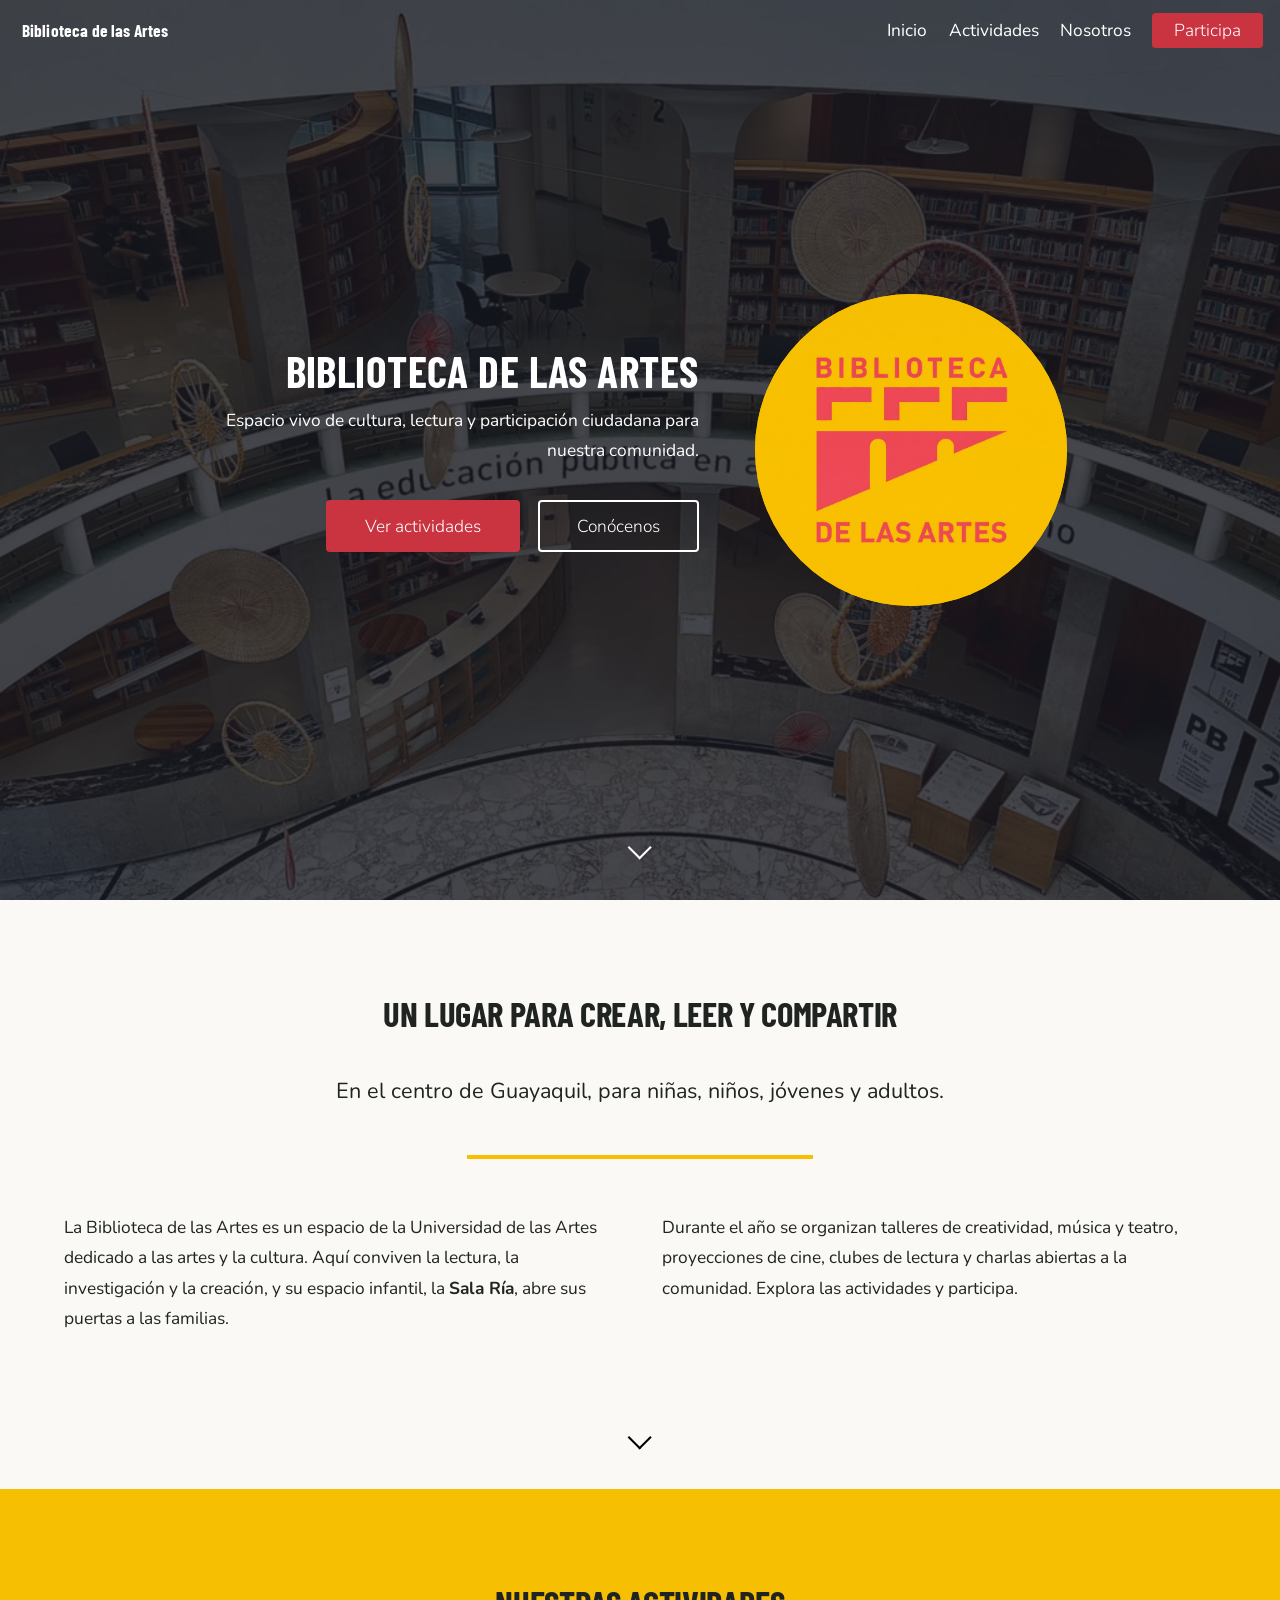
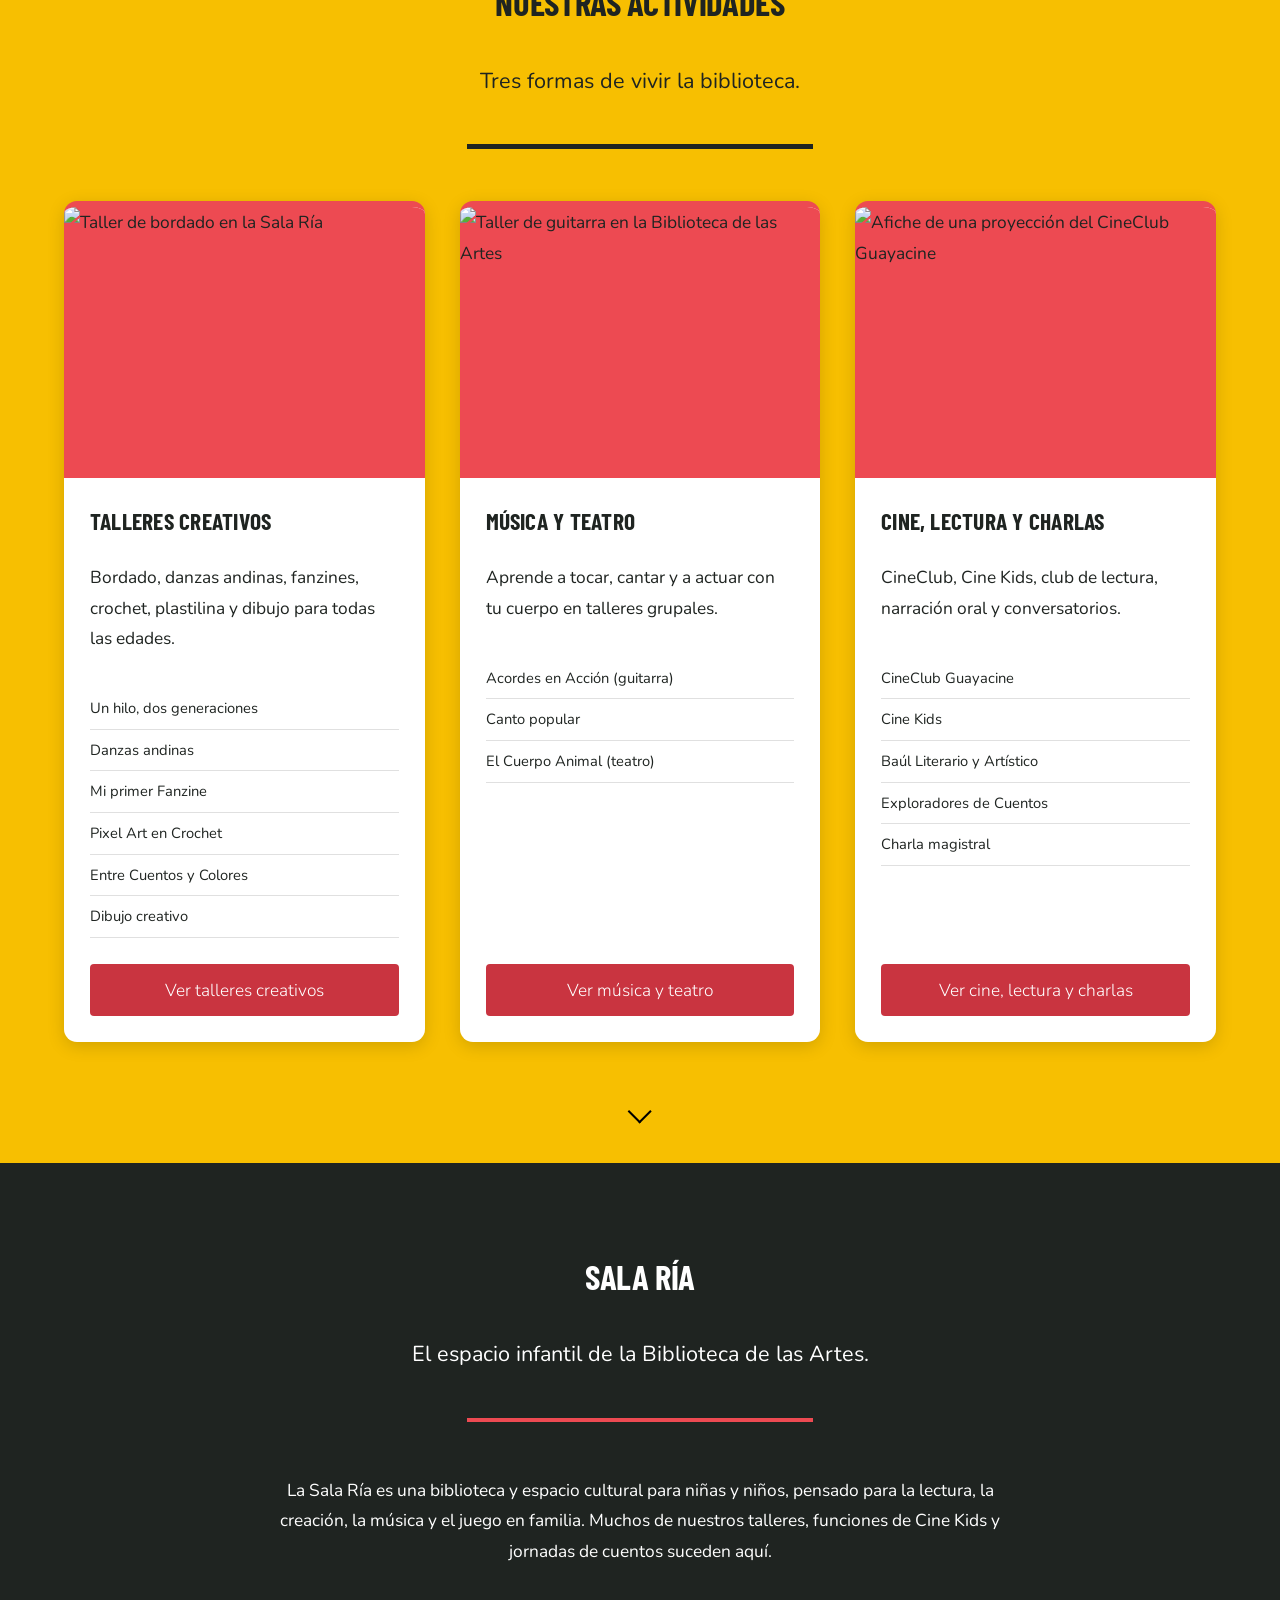
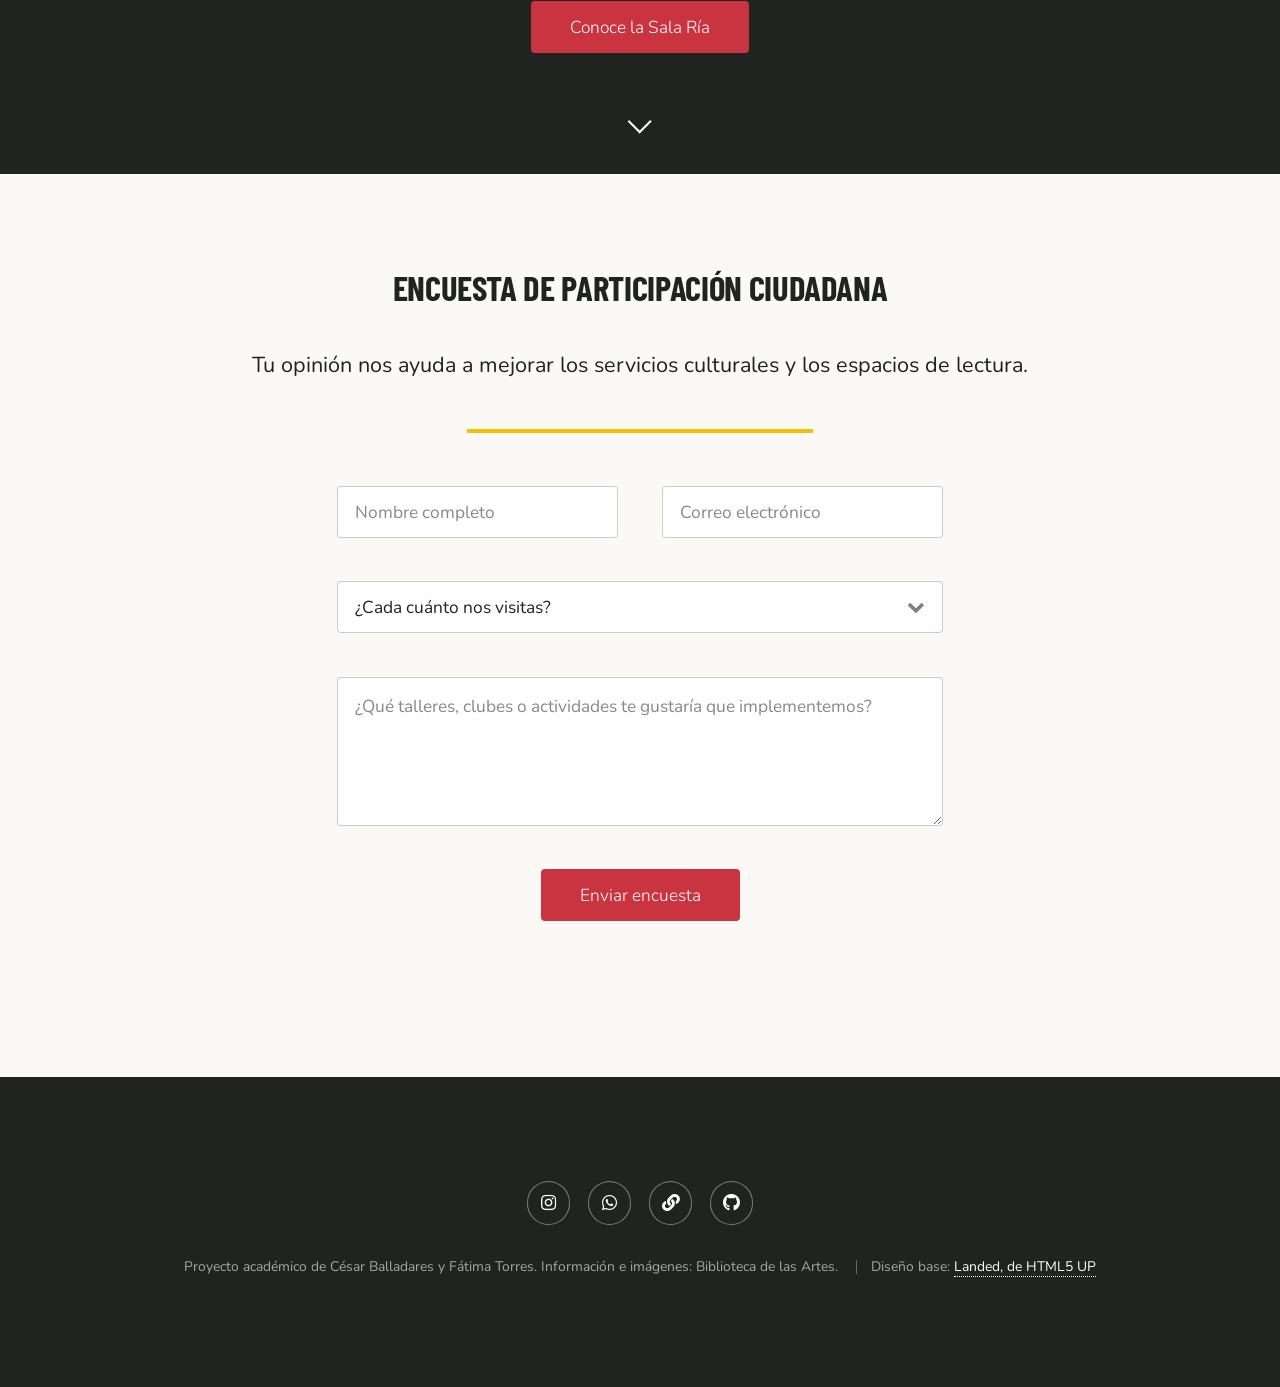
==== commit a6df9f6f: "feat: reestructura index.html con estructura semántica, navegación y actividades reales" ====
--- a/index.html
+++ b/index.html
@@ -4,152 +4,201 @@
 	html5up.net | @ajlkn
 	Free for personal and commercial use under the CCA 3.0 license (html5up.net/license)
 -->
-<html>
-	<head>
-		<title>Biblioteca de las Artes | Explorando la cultura con la web</title>
-		<meta charset="utf-8" />
-		<meta name="viewport" content="width=device-width, initial-scale=1" />
-		<link rel="stylesheet" href="assets/css/main.css" />
-		<noscript><link rel="stylesheet" href="assets/css/noscript.css" /></noscript>
-	</head>
-	<body class="is-preload landing">
-		<div id="page-wrapper">
-
-			<!-- Header -->
-				<header id="header">
-					<h1 id="logo"><a href="index.html">Biblioteca de las Artes</a></h1>
-					<nav id="nav">
-						<ul>
-							<li><a href="index.html">Inicio</a></li>
-							<li>
-								<a href="#servicios">Servicios y Áreas</a>
-								<ul>
-									<li><a href="#talleres">Talleres y Eventos</a></li>
-									<li><a href="#colecciones">Colecciones Especiales</a></li>
-									<li><a href="#espacios">Reserva de Espacios</a></li>
-								</ul>
-							</li>
-							<li><a href="no-sidebar.html">Participación Ciudadana</a></li>
-							<li><a href="#encuesta" class="button primary">Responder Encuesta</a></li>
-						</ul>
-					</nav>
-				</header>
-
-			<!-- Banner -->
-				<section id="banner">
-					<div class="content">
-						<header>
-							<h2>Biblioteca de las Artes</h2>
-							<p>Espacio vivo de cultura, lectura y participación ciudadana para nuestra comunidad.</p>
-						</header>
-						<span class="image"><img src="images/logo-biblioteca.png" alt="Logo de la Biblioteca de las Artes" /></span>
-					</div>
-					<a href="#servicios" class="goto-next scrolly">Siguiente</a>
-				</section>
-
-			<!-- Spotlight 1: Servicios Culturales -->
-				<section id="servicios" class="spotlight style1 bottom">
-					<span class="image main"><img src="images/pic02.jpg" alt="Salas de lectura de la Biblioteca de las Artes" /></span>
-					<div class="content">
-						<div class="container">
-							<div class="row">
-								<div class="col-4 col-12-medium">
-									<header>
-										<h2>Espacios de Aprendizaje y Creación</h2>
-										<p>Infraestructura diseñada para la investigación artística y el encuentro comunitario.</p>
-									</header>
-								</div>
-								<div class="col-4 col-12-medium">
-									<p>Contamos con salas de lectura general, estantería abierta, mediateca y áreas de estudio colaborativo. La biblioteca facilita el acceso libre a fuentes biblio-hemerográficas especializadas en artes visuales, música, cine y literatura.</p>
-								</div>
-								<div class="col-4 col-12-medium">
-									<p>Además, promovemos actividades de vinculación con la sociedad mediante talleres infantiles, clubes de lectura y exposiciones temporales abiertas a todo el público.</p>
-								</div>
-							</div>
-						</div>
-					</div>
-					<a href="#talleres" class="goto-next scrolly">Siguiente</a>
-				</section>
-
-			<!-- Spotlight 2: Talleres y Agenda Cultural -->
-				<section id="talleres" class="spotlight style2 right">
-					<span class="image main"><img src="images/pic03.jpg" alt="Taller de artes plásticas en la biblioteca" /></span>
-					<div class="content">
-						<header>
-							<h2>Agenda y Talleres Comunitarios</h2>
-							<p>Formación continua e intercambio cultural para todas las edades.</p>
-						</header>
-						<p>Participa en nuestros programas mensuales que incluyen laboratorios de escritura creativa, talleres de encuadernación, proyecciones cinematográficas y conversatorios con artistas locales e internacionales.</p>
-						<ul class="actions">
-							<li><a href="left-sidebar.html" class="button">Ver Agenda de Eventos</a></li>
-						</ul>
-					</div>
-					<a href="#encuesta" class="goto-next scrolly">Siguiente</a>
-				</section>
-
-			<!-- Sección Encuesta y Formulario de Participación -->
-				<section id="encuesta" class="wrapper style1 special fade-up">
-					<div class="container">
-						<header class="major">
-							<h2>Encuesta de Participación Ciudadana</h2>
-							<p>Tu opinión es fundamental para mejorar nuestros servicios culturales y espacios de lectura.</p>
-						</header>
-
-						<form method="post" action="#" class="cta">
-							<div class="row gtr-uniform">
-								<div class="col-6 col-12-xsmall">
-									<input type="text" name="name" id="name" value="" placeholder="Nombre completo" required />
-								</div>
-								<div class="col-6 col-12-xsmall">
-									<input type="email" name="email" id="email" value="" placeholder="Correo electrónico" required />
-								</div>
-								<div class="col-12">
-									<select name="frecuencia" id="frecuencia" required>
-										<option value="">¿Cada cuánto nos visitas?</option>
-										<option value="semanal">Varias veces a la semana</option>
-										<option value="mensual">Una o dos veces al mes</option>
-										<option value="eventual">Ocasionalmente para eventos</option>
-										<option value="primera_vez">Es mi primera vez / En línea</option>
-									</select>
-								</div>
-								<div class="col-12">
-									<textarea name="sugerencias" id="sugerencias" placeholder="¿Qué talleres, colecciones o actividades te gustaría que implementemos?" rows="4"></textarea>
-								</div>
-								<div class="col-12">
-									<ul class="actions special">
-										<li><input type="submit" value="Enviar Encuesta" class="primary" /></li>
-									</ul>
-								</div>
-							</div>
-						</form>
-					</div>
-				</section>
-
-			<!-- Footer -->
-				<footer id="footer">
-					<ul class="icons">
-						<li><a href="https://github.com/cballa-05" class="icon brands alt fa-github" target="_blank" rel="noopener" aria-label="GitHub"><span class="label">GitHub</span></a></li>
-						<li><a href="https://whatsapp.com/channel/0029VarUfghHltYImKMChr0y" class="icon brands alt fa-whatsapp" target="_blank" rel="noopener" aria-label="WhatsApp"><span class="label">WhatsApp</span></a></li>
-						<li><a href="https://www.instagram.com/bibliouartes?utm_source=ig_web_button_share_sheet&rpxt=ZDNlZDc0MzIxNw==" class="icon brands alt fa-instagram" target="_blank" rel="noopener" aria-label="Instagram"><span class="label">Instagram</span></a></li>
-					</ul>
-					<ul class="copyright">
-						<li>&copy; Biblioteca de las Artes. Todos los derechos reservados.</li>
-						<li>Diseño base: <a href="http://html5up.net">HTML5 UP</a></li>
-					</ul>
-				</footer>
-
-		</div>
-
-		<!-- Scripts -->
-			<script src="assets/js/jquery.min.js"></script>
-			<script src="assets/js/jquery.dropotron.min.js"></script>
-			<script src="assets/js/jquery.scrolly.min.js"></script>
-			<script src="assets/js/jquery.scrollex.min.js"></script>
-			<script src="assets/js/browser.min.js"></script>
-			<script src="assets/js/breakpoints.min.js"></script>
-			<script src="assets/js/util.js"></script>
-			<script src="assets/js/main.js"></script>
-
-	</body>
-</html>
-
+<html lang="es">
+<head>
+<title>Biblioteca de las Artes | Explorando la cultura con la web</title>
+<meta charset="utf-8" />
+<meta name="viewport" content="width=device-width, initial-scale=1" />
+<meta name="description" content="Talleres, música, teatro, cine, lectura y charlas en la Biblioteca de las Artes y la Sala Ría, en el centro de Guayaquil." />
+<link rel="icon" href="images/logo-biblioteca.png" type="image/png" />
+<link rel="stylesheet" href="assets/css/main.css" />
+<noscript><link rel="stylesheet" href="assets/css/noscript.css" /></noscript>
+</head>
+<body class="is-preload landing">
+<a class="skip-link" href="#contenido">Saltar al contenido</a>
+<div id="page-wrapper">
+
+<!-- Encabezado y navegación -->
+<header id="header">
+<div id="logo"><a href="index.html">Biblioteca de las Artes</a></div>
+<nav id="nav" aria-label="Navegación principal">
+<ul>
+<li><a href="index.html" aria-current="page">Inicio</a></li>
+<li>
+<a href="left-sidebar.html">Actividades</a>
+<ul>
+<li><a href="left-sidebar.html#creatividad">Talleres creativos</a></li>
+<li><a href="left-sidebar.html#musica">Música y teatro</a></li>
+<li><a href="right-sidebar.html#cine">CineClub y Cine Kids</a></li>
+<li><a href="right-sidebar.html#lectura">Lectura y charlas</a></li>
+</ul>
+</li>
+<li><a href="no-sidebar.html">Nosotros</a></li>
+<li><a href="index.html#encuesta" class="button primary">Participa</a></li>
+</ul>
+</nav>
+</header>
+
+<main id="contenido">
+
+<!-- Banner -->
+<section id="banner" aria-labelledby="titulo-inicio">
+<div class="content">
+<header>
+<h1 id="titulo-inicio">Biblioteca de las Artes</h1>
+<p>Espacio vivo de cultura, lectura y participación ciudadana para nuestra comunidad.</p>
+<ul class="actions">
+<li><a href="#actividades" class="button primary scrolly">Ver actividades</a></li>
+<li><a href="no-sidebar.html" class="button">Conócenos</a></li>
+</ul>
+</header>
+<span class="image"><img src="images/logo-biblioteca.png" alt="Logo de la Biblioteca de las Artes: puente y letras en rojo sobre fondo amarillo" /></span>
+</div>
+<a href="#quienes" class="goto-next scrolly">Siguiente</a>
+</section>
+
+<!-- Quiénes somos -->
+<section id="quienes" class="seccion">
+<div class="container">
+<header class="major">
+<h2>Un lugar para crear, leer y compartir</h2>
+<p>En el centro de Guayaquil, para niñas, niños, jóvenes y adultos.</p>
+</header>
+<div class="row">
+<div class="col-6 col-12-medium">
+<p>La Biblioteca de las Artes es un espacio de la Universidad de las Artes dedicado a las artes y la cultura. Aquí conviven la lectura, la investigación y la creación, y su espacio infantil, la <strong>Sala Ría</strong>, abre sus puertas a las familias.</p>
+</div>
+<div class="col-6 col-12-medium">
+<p>Durante el año se organizan talleres de creatividad, música y teatro, proyecciones de cine, clubes de lectura y charlas abiertas a la comunidad. Explora las actividades y participa.</p>
+</div>
+</div>
+</div>
+<a href="#actividades" class="goto-next scrolly flecha-oscura">Siguiente</a>
+</section>
+
+<!-- Actividades -->
+<section id="actividades" class="seccion seccion-amarilla" aria-labelledby="titulo-actividades">
+<div class="container">
+<header class="major">
+<h2 id="titulo-actividades">Nuestras actividades</h2>
+<p>Tres formas de vivir la biblioteca.</p>
+</header>
+<div class="tarjetas">
+<article class="tarjeta">
+<img src="images/taller-bordado.jpg" alt="Taller de bordado en la Sala Ría" width="800" height="600" loading="lazy" />
+<div class="cuerpo">
+<h3>Talleres creativos</h3>
+<p>Bordado, danzas andinas, fanzines, crochet, plastilina y dibujo para todas las edades.</p>
+<ul class="lista-simple"><li>Un hilo, dos generaciones</li><li>Danzas andinas</li><li>Mi primer Fanzine</li><li>Pixel Art en Crochet</li><li>Entre Cuentos y Colores</li><li>Dibujo creativo</li></ul>
+<a href="left-sidebar.html#creatividad" class="button primary">Ver talleres creativos</a>
+</div>
+</article>
+<article class="tarjeta">
+<img src="images/taller-guitarra.jpg" alt="Taller de guitarra en la Biblioteca de las Artes" width="800" height="600" loading="lazy" />
+<div class="cuerpo">
+<h3>Música y teatro</h3>
+<p>Aprende a tocar, cantar y a actuar con tu cuerpo en talleres grupales.</p>
+<ul class="lista-simple"><li>Acordes en Acción (guitarra)</li><li>Canto popular</li><li>El Cuerpo Animal (teatro)</li></ul>
+<a href="left-sidebar.html#musica" class="button primary">Ver música y teatro</a>
+</div>
+</article>
+<article class="tarjeta">
+<img src="images/cineclub-goodfellas.jpg" alt="Afiche de una proyección del CineClub Guayacine" width="800" height="600" loading="lazy" />
+<div class="cuerpo">
+<h3>Cine, lectura y charlas</h3>
+<p>CineClub, Cine Kids, club de lectura, narración oral y conversatorios.</p>
+<ul class="lista-simple"><li>CineClub Guayacine</li><li>Cine Kids</li><li>Baúl Literario y Artístico</li><li>Exploradores de Cuentos</li><li>Charla magistral</li></ul>
+<a href="right-sidebar.html#cine" class="button primary">Ver cine, lectura y charlas</a>
+</div>
+</article>
+</div>
+</div>
+<a href="#sala-ria" class="goto-next scrolly flecha-oscura">Siguiente</a>
+</section>
+
+<!-- Sala Ría -->
+<section id="sala-ria" class="seccion seccion-oscura" aria-labelledby="titulo-ria">
+<div class="container">
+<header class="major">
+<h2 id="titulo-ria">Sala Ría</h2>
+<p>El espacio infantil de la Biblioteca de las Artes.</p>
+</header>
+<p>La Sala Ría es una biblioteca y espacio cultural para niñas y niños, pensado para la lectura, la creación, la música y el juego en familia. Muchos de nuestros talleres, funciones de Cine Kids y jornadas de cuentos suceden aquí.</p>
+<ul class="actions special">
+<li><a href="no-sidebar.html#sala-ria" class="button primary">Conoce la Sala Ría</a></li>
+</ul>
+</div>
+<a href="#encuesta" class="goto-next scrolly">Siguiente</a>
+</section>
+
+<!-- Encuesta -->
+<section id="encuesta" class="seccion" aria-labelledby="titulo-encuesta">
+<div class="container">
+<header class="major">
+<h2 id="titulo-encuesta">Encuesta de participación ciudadana</h2>
+<p>Tu opinión nos ayuda a mejorar los servicios culturales y los espacios de lectura.</p>
+</header>
+<form method="post" action="#" class="cta">
+<div class="row gtr-uniform">
+<div class="col-6 col-12-xsmall">
+<label for="name" class="sr-only">Nombre completo</label>
+<input type="text" name="name" id="name" placeholder="Nombre completo" autocomplete="name" required />
+</div>
+<div class="col-6 col-12-xsmall">
+<label for="email" class="sr-only">Correo electrónico</label>
+<input type="email" name="email" id="email" placeholder="Correo electrónico" autocomplete="email" required />
+</div>
+<div class="col-12">
+<label for="frecuencia" class="sr-only">¿Cada cuánto nos visitas?</label>
+<select name="frecuencia" id="frecuencia" required>
+<option value="">¿Cada cuánto nos visitas?</option>
+<option value="semanal">Varias veces a la semana</option>
+<option value="mensual">Una o dos veces al mes</option>
+<option value="eventual">Ocasionalmente para eventos</option>
+<option value="primera_vez">Es mi primera vez / En línea</option>
+</select>
+</div>
+<div class="col-12">
+<label for="sugerencias" class="sr-only">Sugerencias de talleres o actividades</label>
+<textarea name="sugerencias" id="sugerencias" placeholder="¿Qué talleres, clubes o actividades te gustaría que implementemos?" rows="4"></textarea>
+</div>
+<div class="col-12">
+<ul class="actions special">
+<li><input type="submit" value="Enviar encuesta" class="primary" /></li>
+</ul>
+</div>
+</div>
+</form>
+</div>
+</section>
+
+</main>
+
+<!-- Pie de página -->
+<footer id="footer">
+<ul class="icons">
+<li><a href="https://www.instagram.com/bibliouartes" class="icon brands alt fa-instagram" target="_blank" rel="noopener" aria-label="Instagram de la Biblioteca de las Artes"><span class="label">Instagram</span></a></li>
+<li><a href="https://whatsapp.com/channel/0029VarUfghHltYImKMChr0y" class="icon brands alt fa-whatsapp" target="_blank" rel="noopener" aria-label="Canal de WhatsApp de la Biblioteca de las Artes"><span class="label">WhatsApp</span></a></li>
+<li><a href="https://linktr.ee/Biblio.UArtes" class="icon solid alt fa-link" target="_blank" rel="noopener" aria-label="Linktree de la Biblioteca de las Artes"><span class="label">Linktree</span></a></li>
+<li><a href="https://github.com/cballa-05" class="icon brands alt fa-github" target="_blank" rel="noopener" aria-label="GitHub del proyecto"><span class="label">GitHub</span></a></li>
+</ul>
+<ul class="copyright">
+<li>Proyecto académico de César Balladares y Fátima Torres. Información e imágenes: Biblioteca de las Artes.</li>
+<li>Diseño base: <a href="http://html5up.net">Landed, de HTML5 UP</a></li>
+</ul>
+</footer>
+
+</div>
+
+<!-- Scripts -->
+<script src="assets/js/jquery.min.js"></script>
+<script src="assets/js/jquery.dropotron.min.js"></script>
+<script src="assets/js/jquery.scrolly.min.js"></script>
+<script src="assets/js/jquery.scrollex.min.js"></script>
+<script src="assets/js/browser.min.js"></script>
+<script src="assets/js/breakpoints.min.js"></script>
+<script src="assets/js/util.js"></script>
+<script src="assets/js/main.js"></script>
+
+</body>
+</html>
--- a/assets/css/main.css
+++ b/assets/css/main.css
@@ -1,5 +1,15 @@
 @import url("fontawesome-all.min.css");
-@import url("https://fonts.googleapis.com/css2?family=Inter:wght@300;400;500&family=Poppins:wght@300;400;500;600&display=swap");
+@import url("https://fonts.googleapis.com/css2?family=Barlow+Condensed:wght@600;700&family=Nunito:wght@400;600;700&display=swap");
+
+/* Paleta tomada del logo de la Biblioteca de las Artes */
+:root {
+	--amarillo: #F7BF01;
+	--coral: #ED4A52;
+	--coral-oscuro: #C93440;
+	--coral-hover: #A82A34;
+	--tinta: #1F2421;
+	--papel: #FAF9F6;
+}
 
 /*
 	Landed by HTML5 UP
@@ -99,9 +109,9 @@
 
 	body, input, select, textarea {
 		color: #1F2421;
-		font-family: "Inter", "Open Sans", Helvetica, Arial, sans-serif;
-		font-size: 15pt;
-		font-weight: 300;
+		font-family: "Nunito", "Open Sans", Helvetica, Arial, sans-serif;
+		font-size: 13pt;
+		font-weight: 400;
 		line-height: 1.75em;
 	}
 
@@ -111,7 +121,7 @@
 		-ms-transition: border-color 0.2s ease-in-out, color 0.2s ease-in-out;
 		transition: border-color 0.2s ease-in-out, color 0.2s ease-in-out;
 		border-bottom: dotted 1px;
-		color: #D93873;
+		color: var(--coral-oscuro);
 		text-decoration: none;
 	}
 
@@ -135,8 +145,8 @@
 
 	h1, h2, h3, h4, h5, h6 {
 		color: #1F2421;
-		font-weight: 300;
-		line-height: 1em;
+		font-weight: 700;
+		line-height: 1.1em;
 		margin: 0 0 1em 0;
 	}
 
@@ -194,7 +204,7 @@
 		}
 
 	blockquote {
-		border-left: solid 4px #D93873;
+		border-left: solid 4px var(--coral-oscuro);
 		font-style: italic;
 		margin: 0 0 2em 0;
 		padding: 0.5em 0 0.5em 2em;
@@ -361,7 +371,7 @@
 	}
 
 		header.major:after {
-			background: #F4C430;
+			background: var(--amarillo);
 			content: '';
 			display: inline-block;
 			height: 0.25em;
@@ -415,7 +425,7 @@
 		input[type="email"]:focus,
 		select:focus,
 		textarea:focus {
-			border-color: #D93873;
+			border-color: var(--coral-oscuro);
 		}
 
 	select {
@@ -473,15 +483,15 @@
 	}
 
 		.button:hover {
-			box-shadow: inset 0 0 0 1px #D93873 !important;
-			color: #D93873 !important;
+			box-shadow: inset 0 0 0 1px var(--coral-oscuro) !important;
+			color: var(--coral-oscuro) !important;
 		}
 
 		input[type="submit"].primary,
 		input[type="reset"].primary,
 		input[type="button"].primary,
 		.button.primary {
-			background-color: #D93873 !important;
+			background-color: var(--coral-oscuro) !important;
 			box-shadow: none !important;
 			color: #ffffff !important;
 		}
@@ -490,7 +500,7 @@
 			input[type="reset"].primary:hover,
 			input[type="button"].primary:hover,
 			.button.primary:hover {
-				background-color: #b82a5c !important;
+				background-color: var(--coral-hover) !important;
 				color: #ffffff !important;
 			}
 
@@ -512,7 +522,7 @@
 		z-index: 100;
 	}
 
-		#header h1 {
+		#header #logo {
 			height: inherit;
 			left: 1.25em;
 			line-height: inherit;
@@ -650,8 +660,8 @@
 		}
 
 			.spotlight .content .button:hover {
-				box-shadow: inset 0 0 0 1px #F4C430 !important;
-				color: #F4C430 !important;
+				box-shadow: inset 0 0 0 1px var(--amarillo) !important;
+				color: var(--amarillo) !important;
 			}
 
 		.spotlight.top .content, .spotlight.bottom .content {
@@ -660,9 +670,9 @@
 			width: 100%;
 		}
 
-		.spotlight.bottom .content { border-top: 0.35em solid #D93873; bottom: 0; }
+		.spotlight.bottom .content { border-top: 0.35em solid var(--coral-oscuro); bottom: 0; }
 		.spotlight.right .content {
-			border-left: 0.35em solid #F4C430;
+			border-left: 0.35em solid var(--amarillo);
 			height: 101%;
 			padding: 6em 3em;
 			right: 0;
@@ -723,7 +733,7 @@
 	#footer a:hover,
 	.dropotron a:hover,
 	#navPanel a:hover {
-		color: #F4C430 !important;
+		color: var(--amarillo) !important;
 	}
 
 	a:focus-visible,
@@ -731,7 +741,7 @@
 	input:focus-visible,
 	select:focus-visible,
 	textarea:focus-visible {
-		outline: 2px solid #F4C430;
+		outline: 2px solid var(--amarillo);
 		outline-offset: 2px;
 	}
 
@@ -855,7 +865,7 @@
 		}
 
 		#footer .icons a.icon.alt:hover:before {
-			box-shadow: inset 0 0 0 1px #F4C430;
+			box-shadow: inset 0 0 0 1px var(--amarillo);
 		}
 
 /* Pie de página: créditos en línea */
@@ -1043,14 +1053,14 @@
 
 
 /* ==========================================================
-   TIPOGRAFÍA: títulos con Poppins, texto y datos con Inter
+   TIPOGRAFÍA: títulos con Barlow Condensed, texto con Nunito
    ========================================================== */
 
 	h1, h2, h3, h4, h5, h6,
 	#logo, #titleBar .title {
-		font-family: "Poppins", "Montserrat", Helvetica, Arial, sans-serif;
-		font-weight: 500;
-		letter-spacing: -0.01em;
+		font-family: "Barlow Condensed", "Montserrat", Helvetica, Arial, sans-serif;
+		font-weight: 700;
+		letter-spacing: 0.01em;
 	}
 
 	h2 {
@@ -1078,7 +1088,7 @@
 
 	/* Logo: queda completo dentro del círculo, con margen alrededor */
 	#banner .content .image {
-		background-color: #F7BF02;
+		background-color: var(--amarillo);
 		overflow: hidden;
 	}
 
@@ -1167,7 +1177,7 @@
 
 			.spotlight.right .content {
 				border-left: 0;
-				border-top: 0.35em solid #F4C430;
+				border-top: 0.35em solid var(--amarillo);
 			}
 
 			.spotlight.bottom .content {
@@ -1231,4 +1241,74 @@
 			ul.copyright li:first-child {
 				margin-top: 0;
 			}
-	}+	}
+
+/* ==========================================================
+   PERSONALIZACIÓN BIBLIOTECA DE LAS ARTES
+   Banner, secciones, tarjetas, accesibilidad
+   ========================================================== */
+
+	body, input, select, textarea { font-weight: 400; }
+	strong, b { font-weight: 700; }
+
+	/* Accesibilidad */
+	.skip-link { background: var(--amarillo); color: var(--tinta); left: -999px; padding: 0.6em 1em; position: absolute; top: 0; z-index: 10000; }
+	.skip-link:focus { left: 0; }
+	.sr-only { clip: rect(0 0 0 0); height: 1px; overflow: hidden; position: absolute; white-space: nowrap; width: 1px; }
+	a:focus-visible, .button:focus-visible, input:focus-visible, select:focus-visible, textarea:focus-visible { outline: 3px solid var(--tinta); outline-offset: 2px; }
+	#footer a:focus-visible, .seccion-oscura a:focus-visible { outline-color: var(--amarillo); }
+
+	/* Logo del menú (ya no es h1: el h1 es el título de cada página) */
+	#logo a { border: 0; color: inherit; }
+
+	/* Títulos de página (h1) con el mismo aspecto que los h2 de la plantilla */
+	header.major h1 { font-size: 2.5em; letter-spacing: -0.01em; line-height: 1.1em; margin: 0 0 0.5em 0; text-transform: uppercase; }
+	header.major h1 + p, header.major h2 + p { font-size: 1.25em; line-height: 1.75em; margin-top: 0; }
+	h2, h3 { text-transform: uppercase; }
+	#sidebar h2 { font-size: 1.35em; }
+
+	/* Banner con la foto de la biblioteca y capa oscura para que el texto se lea */
+	#banner { background-color: var(--tinta); background-image: url("../../images/banner.jpg"); }
+	#banner:after { background-color: rgba(23, 24, 32, 0.8); }
+	#banner .content header h1 { color: #ffffff !important; font-size: 2.5em; margin: 0; text-transform: uppercase; }
+	#banner .content header p { color: #ffffff !important; }
+	#banner .content .actions { justify-content: flex-end; margin-top: 2em; }
+	@media screen and (max-width: 980px) { #banner .content .actions { justify-content: center; } }
+	#banner .content .button:not(.primary) { box-shadow: inset 0 0 0 2px #ffffff; color: #ffffff !important; }
+	#banner .content .button:not(.primary):hover { background-color: var(--amarillo) !important; box-shadow: inset 0 0 0 2px var(--amarillo); color: var(--tinta) !important; }
+	#banner .content .image img { border: 0.3em solid var(--amarillo); }
+
+	/* Secciones */
+	.seccion { padding: 5em 0 7em 0; position: relative; }
+	.seccion-amarilla { background: var(--amarillo); }
+	.seccion-oscura { background: var(--tinta); color: #ffffff; text-align: center; }
+	.seccion-oscura h2, .seccion-oscura strong { color: #ffffff; }
+	.seccion-oscura a:not(.button) { color: var(--amarillo); }
+	.seccion-oscura header.major:after { background: var(--coral); }
+
+
+	/* Encabezados de sección: menos espacio y barra visible según el fondo */
+	.seccion header.major { margin: 0 0 2.5em 0; }
+	.seccion header.major p { margin-bottom: 1.25em; }
+	.seccion-amarilla header.major:after { background: var(--tinta); }
+	.seccion-oscura, .seccion-oscura p, .seccion-oscura header p { color: #ffffff; }
+	.seccion-oscura .container > p { margin-left: auto; margin-right: auto; max-width: 42em; }
+
+	/* Tarjetas de la portada */
+	.tarjetas { display: grid; gap: 2em; grid-template-columns: repeat(auto-fit, minmax(17em, 1fr)); }
+	.tarjeta { background: #ffffff; border-radius: 0.75em; border-top: 0.4em solid var(--coral); box-shadow: 0 0.25em 1em rgba(0, 0, 0, 0.15); display: flex; flex-direction: column; overflow: hidden; }
+	.tarjeta img { aspect-ratio: 4 / 3; background: var(--coral); display: block; height: auto; object-fit: cover; width: 100%; }
+	.tarjeta .cuerpo { display: flex; flex: 1; flex-direction: column; padding: 1.5em; }
+	.tarjeta .cuerpo .button { margin-top: auto; text-align: center; }
+	.lista-simple { list-style: none; margin: 0 0 1.5em 0; padding: 0; }
+	.lista-simple li { border-bottom: 1px solid rgba(0, 0, 0, 0.12); font-size: 0.85em; padding: 0.35em 0; }
+
+	/* Actividades en páginas internas */
+	.actividad { border-bottom: 1px solid rgba(0, 0, 0, 0.15); margin: 0 0 3em 0; padding-bottom: 2em; }
+	.actividad img, img.foto { aspect-ratio: 3 / 2; background: var(--amarillo); border-radius: 0.5em; display: block; height: auto; margin-bottom: 1em; object-fit: cover; width: 100%; }
+	.actividad .datos { color: #4A5568; font-size: 0.85em; margin: 0; }
+	#sidebar ul { padding-left: 1.2em; }
+	#sidebar nav p { margin: 1em 0 0.3em 0; }
+
+	/* Flecha "Siguiente" en fondos claros (la de la plantilla es blanca) */
+	.flecha-oscura:before { filter: invert(1); }
